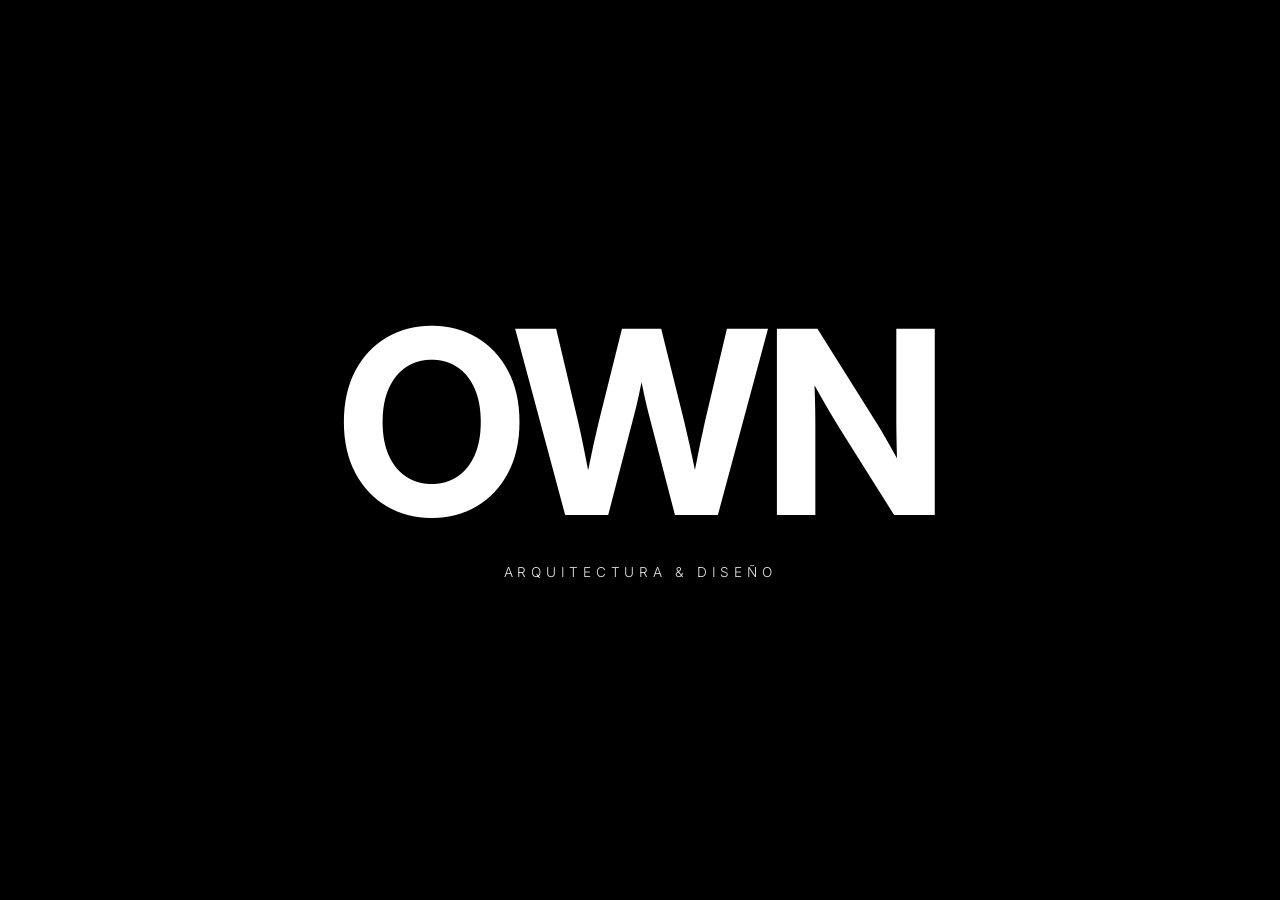
==== index.html @ 127be745 "Update drawing2 image path in index.html" ====
<!DOCTYPE html>
<html lang="es">
<head>
  <meta charset="UTF-8">
  <meta name="viewport" content="width=device-width, initial-scale=1.0">
  <title>OWN — Arquitectura & Diseño</title>
  
  <link rel="preconnect" href="https://fonts.googleapis.com">
  <link rel="preconnect" href="https://fonts.gstatic.com" crossorigin>
  
  <!-- Fuentes: Inter, Playfair Display y Space Grotesk para las fichas técnicas -->
  <link href="https://fonts.googleapis.com/css2?family=Inter:wght@300;400;500;600&family=Playfair+Display:ital,wght@1,400&family=Space+Grotesk:wght@300;400;500;600;700&display=swap" rel="stylesheet">

  <style>
    /* --- IMPORTACIÓN DE LA TIPOGRAFÍA SUISSE INTL TRIAL BOLD --- */
    @font-face {
      font-family: 'Suisse Intl Trial Bold';
      src: local('SwissTypefaces Suisse'), local('SuisseIntl-Bold'), url('https://cdn.jsdelivr.net/gh/swisstypefaces/trial@main/SuisseIntl-Bold.woff2') format('woff2');
      font-weight: 700;
      font-style: normal;
      font-display: swap;
    }

    /* --- RESET Y ESTILOS BASE --- */
    * { margin: 0; padding: 0; box-sizing: border-box; -webkit-font-smoothing: antialiased; }
    
    html, body { 
      font-family: 'Inter', sans-serif; 
      background-color: #ffffff; 
      color: #0f0f0f; 
      width: 100vw; 
      height: 100vh; 
      overflow: hidden; 
    }

    button { background: none; border: none; color: inherit; font: inherit; cursor: pointer; }

    /* --- APLICACIÓN DE SUISSE INTL TRIAL BOLD --- */
    .brand-logo, .hero-title-interactive {
        font-family: 'Suisse Intl Trial Bold', 'Inter', sans-serif !important;
        font-weight: 700 !important;
        font-stretch: normal !important;
        text-transform: uppercase;
        letter-spacing: -0.01em;
    }

    h2, h3, h4, .split-title, .team-name, .project-card-title, .section-header-title, .archive-title {
        font-family: 'Inter', sans-serif !important; 
        text-transform: uppercase;
        letter-spacing: 0.03em;
        font-weight: 600;
    }

    /* --- NAV MINIMALISTA --- */
    .nav-bar { 
      position: fixed; 
      top: 0; 
      left: 0; 
      width: 100%; 
      display: flex; 
      justify-content: space-between; 
      align-items: center; 
      padding: 1.5rem 6vw; 
      z-index: 10000; 
      background: rgba(255, 255, 255, 0.85); 
      backdrop-filter: blur(10px); 
      -webkit-backdrop-filter: blur(10px); 
      pointer-events: none; 
    }
    .nav-bar > * { pointer-events: auto; }

    .brand-logo { 
        font-size: 1.2rem; 
        letter-spacing: 0.25em; 
        color: #000; 
        cursor: pointer; 
        transition: letter-spacing 0.5s ease; 
    }
    .brand-logo:hover { letter-spacing: 0.35em; }
    
    .nav-back-btn { 
        font-family: 'Inter', sans-serif; 
        font-size: 0.75rem; 
        font-weight: 500; 
        text-transform: uppercase; 
        letter-spacing: 0.15em; 
        color: #666; 
        transition: color 0.3s; 
    }
    .nav-back-btn:hover { color: #000; }

    /* --- GESTIÓN DE VISTAS --- */
    .page-section { 
      display: none; 
      width: 100vw; 
      height: 100vh; 
      position: absolute;
      top: 0;
      left: 0;
      background-color: #ffffff; 
    }
    .page-section.active { 
      display: flex; 
    }

    /* --- 1. HOME --- */
    #section-home { 
      flex-direction: column; 
      justify-content: center; 
      align-items: center; 
      position: relative; 
      overflow: hidden; 
      background-color: #000;
    }
    .home-bg-video { 
      position: absolute; 
      top: 50%; 
      left: 50%; 
      min-width: 100%; 
      min-height: 100%; 
      width: auto; 
      height: auto; 
      transform: translate(-50%, -50%); 
      object-fit: cover; 
      z-index: 1; 
      filter: brightness(0.55) contrast(1.1) grayscale(15%); 
    }
    .home-overlay-content { position: relative; z-index: 2; text-align: center; color: #ffffff; }
    
    .hero-title-interactive { 
        font-size: clamp(5rem, 20vw, 18rem); 
        letter-spacing: -0.02em; 
        line-height: 0.8; 
        cursor: pointer; 
        user-select: none; 
        transition: transform 0.6s cubic-bezier(0.16, 1, 0.3, 1), letter-spacing: 0.6s; 
    }
    .hero-title-interactive:hover { letter-spacing: 0.01em; transform: scale(1.03); }
    
    .hero-subtext { 
        font-family: 'Inter', sans-serif; 
        margin-top: 2.5rem; 
        font-size: 0.85rem; 
        text-transform: uppercase; 
        letter-spacing: 0.35em; 
        color: #ffffff; 
        font-weight: 300;
        opacity: 0.9;
    }

    /* --- 2. SPLIT SCREEN --- */
    #section-split { 
      width: 100vw; 
      height: 100vh; 
      position: relative; 
    }
    .split-pane { 
      flex: 1; 
      height: 100%; 
      position: relative; 
      overflow: hidden; 
      cursor: pointer; 
      display: flex; 
      flex-direction: column; 
      justify-content: flex-end; 
      padding: 6vw; 
      transition: flex 0.7s cubic-bezier(0.16, 1, 0.3, 1); 
    }
    
    .split-pane img { 
      position: absolute; 
      top: 0; 
      left: 0; 
      width: 100%; 
      height: 100%; 
      object-fit: cover; 
      filter: grayscale(100%) brightness(0.9); 
      transition: transform 1.2s cubic-bezier(0.16, 1, 0.3, 1), filter 0.8s ease; 
      z-index: 0; 
    }
    .split-pane:hover img { 
      transform: scale(1.05); 
      filter: grayscale(0%) brightness(0.95); 
    }

    .split-pane::before { 
      content: ''; 
      position: absolute; 
      top: 0; 
      left: 0; 
      width: 100%; 
      height: 100%; 
      background: rgba(0,0,0,0.25); 
      transition: background 0.6s ease; 
      z-index: 1; 
    }
    .split-pane:hover::before { 
      background: rgba(0,0,0,0.1); 
    }

    .split-content { position: relative; z-index: 2; color: #ffffff; pointer-events: none; }
    
    .split-title { 
        font-size: clamp(2.2rem, 4vw, 4.5rem); 
        margin-bottom: 0.5rem; 
        transition: transform 0.4s ease; 
    }
    
    .split-desc { 
        font-family: 'Inter', sans-serif; 
        font-size: 0.85rem; 
        letter-spacing: 0.02em; 
        color: #e0e0e0; 
        opacity: 0.9; 
        max-width: 380px;
        line-height: 1.6;
        transition: opacity 0.5s ease, transform 0.5s ease; 
        text-transform: none; 
        font-weight: 300;
    }
    .split-pane:hover .split-title { transform: translateY(-4px); }
    .split-pane:hover .split-desc { opacity: 1; transform: translateY(-2px); }

    /* --- CONTENEDORES CON SCROLL --- */
    .scrollable-content-wrapper {
      width: 100vw;
      height: 100vh;
      overflow-y: auto;
      background-color: #ffffff;
    }

    .section-inner { padding: 140px 6vw 100px 6vw; max-width: 1650px; margin: 0 auto; }
    
    .section-header-title { font-size: clamp(2.5rem, 5vw, 4.5rem); margin-bottom: 2rem; }
    .section-intro-text { 
        font-family: 'Inter', sans-serif; 
        font-size: clamp(1.05rem, 1.4vw, 1.4rem); 
        line-height: 1.8; 
        color: #333; 
        max-width: 900px; 
        margin-bottom: 5rem; 
        font-weight: 300;
    }
    
    /* --- ESTUDIO --- */
    .team-group-photo-container {
      width: 100%;
      height: 60vh;
      overflow: hidden;
      margin-bottom: 6rem;
      background: #eee;
    }
    .team-group-photo-container img {
      width: 100%;
      height: 100%;
      object-fit: cover;
      filter: grayscale(100%);
      transition: filter 0.8s ease, transform 1s ease;
    }
    .team-group-photo-container:hover img {
      filter: grayscale(0%);
      transform: scale(1.02);
    }

    .team-grid { display: grid; grid-template-columns: repeat(3, 1fr); gap: 4vw; }
    .team-card { position: relative; }
    .team-img-container { width: 100%; height: 45vh; overflow: hidden; background: #eee; margin-bottom: 1.5rem;}
    .team-img-container img { width: 100%; height: 100%; object-fit: cover; filter: grayscale(100%); transition: transform 1s ease, filter 0.5s ease; }
    .team-card:hover .team-img-container img { transform: scale(1.04); filter: grayscale(0%); }
    
    .team-name { font-size: 1.2rem; letter-spacing: 0.1em; }
    .team-role { 
        font-family: 'Inter', sans-serif; 
        font-size: 0.8rem; 
        letter-spacing: 0.05em; 
        color: #666; 
        margin-top: 0.5rem; 
        text-transform: uppercase; 
        font-weight: 400;
    }

    /* --- PROYECTOS (4 COLUMNAS) --- */
    #proyectos-radical {
      display: grid;
      grid-template-columns: repeat(4, 1fr);
      gap: 120px 40px;
      max-width: 1650px;
      margin: 0 auto;
    }

    .columna-1 { display: flex; flex-direction: column; gap: 140px; }
    .columna-2 { display: flex; flex-direction: column; gap: 140px; margin-top: 180px; }
    .columna-3 { display: flex; flex-direction: column; gap: 140px; margin-top: 60px; }
    .columna-4 { display: flex; flex-direction: column; gap: 140px; margin-top: 240px; }

    .marco {
      position: relative;
      overflow: visible;
      transition: z-index 0s;
      width: 100%;
      cursor: pointer;
    }

    .imagen-zoom {
      width: 100%;
      height: auto;
      object-fit: cover;
      filter: grayscale(100%);
      transition: transform 0.6s cubic-bezier(0.16, 1, 0.3, 1), 
                  filter 0.5s ease, 
                  box-shadow 0.6s ease;
      display: block;
      position: relative;
      z-index: 1;
    }

    .marco:hover { z-index: 100; }
    
    .marco:hover .imagen-zoom {
      transform: scale(1.25);
      filter: grayscale(0%);
      box-shadow: 0 35px 70px rgba(0,0,0,0.25);
      z-index: 100;
    }

    .h-sm { height: 260px; }
    .h-md { height: 380px; }
    .h-lg { height: 500px; }

    .meta { 
      margin-top: 18px; 
      font-family: 'Inter', sans-serif;
      font-size: 0.7rem; 
      letter-spacing: 0.2em; 
      text-transform: uppercase; 
      color: #111; 
      display: flex;
      justify-content: space-between;
      font-weight: 500;
    }
    .meta span { opacity: 0.4; }

    /* --- ESTILOS DE LA PLANTILLA MATRIZ 15X10 (DETALLE DE PROYECTO AMPLIADA) --- */
    .project-detail-view {
      font-family: 'Space Grotesk', sans-serif;
      position: relative;
      width: 100vw;
      min-height: 3800px; /* Ampliado para dar espacio a los nuevos dibujos */
      background-color: #ffffff;
      color: #111111;
      overflow-x: hidden;
    }

    .blueprint-top-guides {
      position: absolute;
      top: 0;
      left: 0;
      width: 100vw;
      height: 35vw;
      background-image: 
          linear-gradient(to right, rgba(0, 0, 0, 0.08) 1px, transparent 1px),
          linear-gradient(to bottom, rgba(0, 0, 0, 0.08) 1px, transparent 1px);
      background-size: 4vw 4vw;
      pointer-events: none;
      z-index: 1;
      mask-image: linear-gradient(to bottom, rgba(0,0,0,0.6) 0%, rgba(0,0,0,0) 100%);
      -webkit-mask-image: linear-gradient(to bottom, rgba(0,0,0,0.6) 0%, rgba(0,0,0,0) 100%);
    }

    .reg-mark {
      position: absolute;
      font-family: monospace;
      font-size: 0.7rem;
      color: #666;
      letter-spacing: 0.1em;
      pointer-events: none;
      z-index: 2;
    }

    .canvas-container {
      position: relative;
      width: 100vw;
      min-height: 3800px;
      margin: 0;
      padding: 5vw;
      z-index: 3;
    }

    .header-block {
      position: absolute;
      top: 8vw;
      left: 10%;
      width: 26vw;
      max-width: 350px;
      font-size: 0.9rem;
      line-height: 1.6;
      font-weight: 400;
      letter-spacing: -0.01em;
    }
    .header-block strong {
      display: block;
      font-weight: 600;
      margin-bottom: 6px;
    }

    .zoom-container {
      overflow: hidden;
      position: relative;
    }

    .zoom-container img {
      width: 100%;
      height: 100%;
      object-fit: cover;
      display: block;
      transition: transform 0.8s cubic-bezier(0.25, 1, 0.5, 1);
    }

    .zoom-container:hover img {
      transform: scale(1.25);
    }

    /* Elemento 01: Fotografía / Dibujo principal con blueprint interactivo */
    .item-01 {
      position: absolute;
      top: 22vw;
      left: 10%;
      width: 22vw;
      height: 28vw;
      min-width: 220px;
      min-height: 280px;
      cursor: pointer;
    }
    .item-01 img {
      filter: grayscale(100%) contrast(110%);
    }

    .blueprint-sketch-overlay {
      position: absolute;
      top: 0;
      left: 0;
      width: 100%;
      height: 100%;
      background-color: #0d1b2a;
      display: flex;
      flex-direction: column;
      align-items: center;
      justify-content: center;
      padding: 20px;
      opacity: 0;
      pointer-events: none;
      transition: opacity 0.5s cubic-bezier(0.16, 1, 0.3, 1);
      z-index: 4;
    }

    .item-01:hover .blueprint-sketch-overlay,
    .item-drawing:hover .blueprint-sketch-overlay {
      opacity: 1;
      pointer-events: auto;
    }

    .blueprint-sketch-overlay svg {
      width: 85%;
      height: 85%;
      stroke: #e0fbfc;
      stroke-width: 1.5;
      fill: none;
      stroke-linecap: round;
      stroke-linejoin: round;
    }

    .blueprint-label {
      position: absolute;
      bottom: 12px;
      left: 15px;
      font-family: monospace;
      font-size: 0.65rem;
      color: #8ecae6;
      letter-spacing: 0.1em;
      text-transform: uppercase;
    }

    .image-label {
      position: absolute;
      bottom: -28px;
      right: 0;
      font-size: 0.8rem;
      font-weight: 500;
      letter-spacing: 0.05em;
      z-index: 5;
    }

    .main-title {
      position: absolute;
      top: 25vw;
      left: 38%;
      font-size: clamp(2.5rem, 6vw, 5.5rem);
      font-weight: 700;
      letter-spacing: -0.04em;
      line-height: 0.95;
      text-transform: uppercase;
    }

    .edge-element-left {
      position: absolute;
      top: 60vw;
      left: -40px;
      width: 28vw;
      height: 14vw;
      min-width: 250px;
      min-height: 120px;
      background: #fafafa;
      padding: 24px;
      display: flex;
      align-items: center;
      justify-content: flex-end;
      font-size: 0.85rem;
      font-weight: 500;
      letter-spacing: 0.03em;
    }

    .edge-element-right {
      position: absolute;
      top: 44vw;
      right: -40px;
      width: 30vw;
      height: 13vw;
      min-width: 260px;
      min-height: 110px;
      background: #fafafa;
      padding: 24px;
      display: flex;
      align-items: center;
      justify-content: flex-start;
      font-size: 0.85rem;
      font-weight: 500;
    }

    .item-02 {
      position: absolute;
      top: 48vw;
      left: 42%;
      width: 22vw;
      height: 28vw;
      min-width: 220px;
      min-height: 280px;
    }

    .item-03 {
      position: absolute;
      top: 78vw;
      left: 42%;
      width: 22vw;
      height: 28vw;
      min-width: 220px;
      min-height: 280px;
    }

    /* --- NUEVOS HUECOS PARA DIBUJOS TÉCNICOS ADICIONALES --- */
    .item-drawing-1 {
      position: absolute;
      top: 108vw;
      left: 10%;
      width: 36vw;
      height: 24vw;
      min-width: 280px;
      min-height: 200px;
      cursor: pointer;
    }
    .item-drawing-1 img {
      filter: grayscale(100%) contrast(115%);
    }

    .item-drawing-2 {
      position: absolute;
      top: 108vw;
      right: 10%;
      width: 36vw;
      height: 24vw;
      min-width: 280px;
      min-height: 200px;
      cursor: pointer;
    }
    .item-drawing-2 img {
      filter: grayscale(100%) contrast(115%);
    }

    .middle-right-card {
      position: absolute;
      top: 94vw;
      right: 12%;
      width: 20vw;
      height: 26vw;
      min-width: 200px;
      min-height: 260px;
    }

    .footer-section {
      position: absolute;
      top: 142vw; /* Desplazado hacia abajo para dar cabida a los dibujos */
      left: 5%;
      right: 5%;
      width: 90vw;
      height: 42vw;
      min-height: 420px;
    }
    
    .footer-image {
      position: relative;
      width: 100%;
      height: 100%;
    }

    .footer-image img {
      width: 100%;
      height: 100%;
      object-fit: cover;
      display: block;
    }

    .overflow-title {
      position: absolute;
      bottom: -3.5vw;
      left: 3vw;
      font-size: clamp(3rem, 9vw, 8.5rem);
      font-weight: 700;
      text-transform: uppercase;
      letter-spacing: -0.05em;
      line-height: 0.9;
      z-index: 5;
      color: #111111;
    }

    .reveal {
      opacity: 0;
      transform: translateY(90px) scale(0.96);
      filter: blur(4px);
      transition: opacity 1.2s cubic-bezier(0.16, 1, 0.3, 1), 
                  transform 1.2s cubic-bezier(0.16, 1, 0.3, 1),
                  filter 1.2s cubic-bezier(0.16, 1, 0.3, 1);
      will-change: opacity, transform, filter;
    }

    .reveal.active {
      opacity: 1;
      transform: translateY(0) scale(1);
      filter: blur(0px);
    }

    /* --- RESPONSIVE --- */
    @media (max-width: 1200px) {
      #proyectos-radical { grid-template-columns: repeat(2, 1fr); gap: 80px; }
      .columna-1, .columna-2, .columna-3, .columna-4 { margin-top: 0 !important; gap: 80px; }
    }
    @media (max-width: 1000px) {
      .team-grid { grid-template-columns: repeat(2, 1fr); gap: 6vw;}
      .h-sm, .h-md, .h-lg { height: 350px; }
    }
    @media (max-width: 800px) {
      #section-split { flex-direction: column; }
      .nav-bar { padding: 1rem 5vw; }
      .brand-logo { font-size: 1rem; }
      .section-inner { padding: 120px 5vw 80px 5vw; }
      .section-intro-text { margin-bottom: 3rem; font-size: 1.2rem;}
      #proyectos-radical { grid-template-columns: 1fr; gap: 60px; }
      .team-grid { grid-template-columns: 1fr; gap: 3rem; }
      .team-img-container, .team-group-photo-container { height: 40vh; }
    }
  </style>
</head>
<body>

  <!-- 1. HOME -->
  <section id="section-home" class="page-section active">
    <video autoplay muted loop playsinline class="home-bg-video">
      <source src="img/video.mov" type="video/mp4">
    </video>
    <div class="home-overlay-content">
      <h1 class="hero-title-interactive" onclick="switchSection('split')">OWN</h1>
      <p class="hero-subtext">Arquitectura & Diseño</p>
    </div>
  </section>

  <!-- 2. SPLIT SCREEN -->
  <section id="section-split" class="page-section">
    <div class="split-pane" id="pane-estudio" onclick="switchSection('estudio')">
      <img src="img/imagen.jpg" alt="Estudio">
      <div class="split-content">
        <h2 class="split-title">Estudio</h2>
        <p class="split-desc">Filosofía, equipo y metodología.</p>
      </div>
    </div>
    <div class="split-pane" id="pane-proyectos" onclick="switchSection('proyectos')">
      <img src="img/miralpeix.jpg" alt="Proyectos">
      <div class="split-content">
        <h2 class="split-title">Proyectos</h2>
        <p class="split-desc">Obras y memorias técnicas.</p>
      </div>
    </div>
  </section>

  <!-- 3. SECCIÓN ESTUDIO -->
  <section id="section-estudio" class="page-section">
    <div class="scrollable-content-wrapper">
      <nav class="nav-bar">
        <h3 class="brand-logo" onclick="switchSection('split')">OWN</h3>
        <button class="nav-back-btn" onclick="switchSection('split')">← Volver</button>
      </nav>
      <div class="section-inner">
        <h2 class="section-header-title">El Estudio</h2>
        <p class="section-intro-text">
          Fundado en 2010, OWN es un taller de arquitectura enfocado en la síntesis entre el rigor constructivo y la sensibilidad espacial. Creemos en el diseño atemporal que dialoga con su entorno.
        </p>

        <!-- Fotografía Grupal -->
        <div class="team-group-photo-container">
          <img src="img/imagen.jpg" alt="Equipo OWN al completo">
        </div>

        <div class="team-grid">
          <div class="team-card">
            <div class="team-img-container"><img src="https://images.unsplash.com/photo-1534528741775-53994a69daeb?q=80&w=800" alt="Elena Vance"></div>
            <div class="team-info">
              <h4 class="team-name">Elena Vance</h4>
              <p class="team-role">Socia Fundadora</p>
            </div>
          </div>
          <div class="team-card">
            <div class="team-img-container"><img src="https://images.unsplash.com/photo-1507003211169-0a1dd7228f2d?q=80&w=800" alt="Marc Aureli"></div>
            <div class="team-info">
              <h4 class="team-name">Marc Aureli</h4>
              <p class="team-role">Socio Fundador</p>
            </div>
          </div>
          <div class="team-card">
            <div class="team-img-container"><img src="https://images.unsplash.com/photo-1573496359142-b8d87734a5a2?q=80&w=800" alt="Sofía Larsson"></div>
            <div class="team-info">
              <h4 class="team-name">Sofía Larsson</h4>
              <p class="team-role">Arquitecta Senior</p>
            </div>
          </div>
        </div>
      </div>
    </div>
  </section>

  <!-- 4. SECCIÓN PROYECTOS (4 COLUMNAS) -->
  <section id="section-proyectos" class="page-section">
    <div class="scrollable-content-wrapper">
      <nav class="nav-bar">
        <h3 class="brand-logo" onclick="switchSection('split')">OWN</h3>
        <button class="nav-back-btn" onclick="switchSection('split')">← Volver</button>
      </nav>
      <div class="section-inner">
        <h2 class="section-header-title">Archivo de Proyectos</h2>
        
        <div id="proyectos-radical">
          <!-- Columna 1 -->
          <div class="columna-1">
            <div class="marco" onclick="openProjectDetail(1)">
              <img src="img/CLARODELUZ/clarodeluz-1.jpg" alt="Casa Claro de Luz" class="imagen-zoom h-lg">
              <div class="meta"><span>01</span> Casa Claro de Luz</div>
            </div>
            <div class="marco" onclick="openProjectDetail(5)">
              <img src="img/BRISADELUZ/brisadeluz-1.jpg" alt="Casa Brisa de Luz" class="imagen-zoom h-sm">
              <div class="meta"><span>05</span> Casa Brisa de Luz</div>
            </div>
            <div class="marco" onclick="openProjectDetail(9)">
              <img src="img/FUYU/fuyu-2.jpg" alt="Casa FUYU" class="imagen-zoom h-md">
              <div class="meta"><span>09</span> Casa FUYU</div>
            </div>
          </div>

          <!-- Columna 2 -->
          <div class="columna-2">
            <div class="marco" onclick="openProjectDetail(2)">
              <img src="img/INFINITA/infinita-1.jpg" alt="CASA INFINITA" class="imagen-zoom h-md">
              <div class="meta"><span>02</span> CASA INFINITA</div>
            </div>
            <div class="marco" onclick="openProjectDetail(6)">
              <img src="img/JP/jp-1.jpg" alt="Casa Claroscuro" class="imagen-zoom h-lg">
              <div class="meta"><span>06</span> Casa Claroscuro</div>
            </div>
            <div class="marco" onclick="openProjectDetail(10)">
              <img src="img/PASSACAGLIA/passacaglia-4.jpg" alt="Casa Passacaglia" class="imagen-zoom h-sm">
              <div class="meta"><span>10</span> Casa Passacaglia</div>
            </div>
          </div>

          <!-- Columna 3 -->
          <div class="columna-3">
            <div class="marco" onclick="openProjectDetail(3)">
              <img src="img/SANTQUIRZE/sq-1.jpg" alt="Casa Invertida" class="imagen-zoom h-sm">
              <div class="meta"><span>03</span> Casa Invertida</div>
            </div>
            <div class="marco" onclick="openProjectDetail(7)">
              <img src="img/VILACLARA/vilaclara-1.jpg" alt="Casa Vilaclara" class="imagen-zoom h-md">
              <div class="meta"><span>07</span> Casa Vilaclara</div>
            </div>
            <div class="marco" onclick="openProjectDetail(11)">
              <img src="img/TARADELL/tara-2.jpg" alt="Casa Taradell" class="imagen-zoom h-lg">
              <div class="meta"><span>11</span> Casa Taradell</div>
            </div>
          </div>

          <!-- Columna 4 -->
          <div class="columna-4">
            <div class="marco" onclick="openProjectDetail(4)">
              <img src="img/BRISA/brisa-2.jpg" alt="Brisa del Alba" class="imagen-zoom h-lg">
              <div class="meta"><span>04</span> Brisa del Alba</div>
            </div>
            <div class="marco" onclick="openProjectDetail(8)">
              <img src="img/cancabasa.jpg" alt="Cancabasa" class="imagen-zoom h-sm">
              <div class="meta"><span>08</span> Cancabasa</div>
            </div>
            <div class="marco" onclick="openProjectDetail(12)">
              <img src="img/miralpeix.jpg" alt="Miralpeix" class="imagen-zoom h-md">
              <div class="meta"><span>12</span> Miralpeix</div>
            </div>
          </div>
        </div>

      </div>
    </div>
  </section>

  <!-- 5. VISTA DE DETALLE DE PROYECTO (MATRIZ 15X10 AMPLIADA CON HUECOS PARA DIBUJOS) -->
  <section id="section-project-detail" class="page-section">
    <div class="scrollable-content-wrapper">
      <nav class="nav-bar">
        <h3 class="brand-logo" onclick="switchSection('split')">OWN</h3>
        <button class="nav-back-btn" onclick="switchSection('proyectos')">← Volver al Archivo</button>
      </nav>

      <div class="project-detail-view">
        <div class="blueprint-top-guides"></div>

        <div class="reg-mark" style="top: 20px; left: 20px;" id="det-ref">+ REF. 01 // MATRIZ 15X10</div>
        <div class="reg-mark" style="top: 20px; right: 100px;">SCALE 1:100</div>

        <div class="canvas-container">
          <!-- Header descriptive text block -->
          <div class="header-block reveal">
            <strong id="det-subtitle">ESTUDIO / MATRIZ 15X10</strong>
            Geometría de precisión, detalles constructivos y proporciones espaciales distribuidas en proporción estructural pura.
          </div>

          <!-- Image 01 (B&W with Hover Blueprint) -->
          <div class="item-01 zoom-container reveal" style="transition-delay: 0.1s;">
            <img id="det-img-1" src="" alt="Proyecto Arquitectura 01 B&W">
            <div class="blueprint-sketch-overlay">
              <svg viewBox="0 0 200 250">
                <rect x="25" y="30" width="150" height="190" stroke-dasharray="4 2" />
                <line x1="25" y1="90" x2="175" y2="90" />
                <line x1="25" y1="160" x2="175" y2="160" />
                <line x1="90" y1="90" x2="90" y2="220" />
                <circle cx="132" cy="125" r="22" />
                <line x1="15" y1="30" x2="15" y2="220" stroke-dasharray="2 2" />
              </svg>
              <div class="blueprint-label">ELEVACIÓN_01 // PLANO TÉCNICO</div>
            </div>
            <div class="image-label">01</div>
          </div>

          <!-- Central Name / Title -->
          <div class="main-title reveal" id="det-title" style="transition-delay: 0.2s;">
            NOMBRE
          </div>

          <!-- Edge breaking element left -->
          <div class="edge-element-left reveal" style="transition-delay: 0.15s;">
            <span>[ PLANTA NORTE // 15.4M ]</span>
          </div>

          <!-- Edge breaking element right -->
          <div class="edge-element-right reveal" style="transition-delay: 0.1s;">
            <span>AXIS_02 // SECCIÓN TRANSVERSAL</span>
          </div>

          <!-- Center Image 02 -->
          <div class="item-02 zoom-container reveal">
            <img id="det-img-2" src="" alt="Proyecto Arquitectura 02">
            <div class="image-label">02</div>
          </div>

          <!-- Center Image 03 -->
          <div class="item-03 zoom-container reveal">
            <img id="det-img-3" src="" alt="Proyecto Arquitectura 03">
            <div class="image-label">03</div>
          </div>

          <!-- Middle right vertical card -->
          <div class="middle-right-card zoom-container reveal">
            <img id="det-img-4" src="" alt="Detalle Constructivo">
            <div class="image-label">04</div>
          </div>

          <!-- --- NUEVOS ESPACIOS PARA DIBUJOS TÉCNICOS (IZQUIERDA Y DERECHA) --- -->
          
          <!-- Dibujo Técnico 01 -->
          <div class="item-drawing-1 zoom-container reveal" style="transition-delay: 0.15s;">
            <img id="det-drawing-1" src="" alt="Dibujo Técnico 01">
            <div class="blueprint-sketch-overlay">
              <svg viewBox="0 0 300 200">
                <rect x="20" y="20" width="260" height="160" stroke-dasharray="5 3" />
                <line x1="20" y1="100" x2="280" y2="100" />
                <line x1="150" y1="20" x2="150" y2="180" />
                <circle cx="150" cy="100" r="45" />
              </svg>
              <div class="blueprint-label">DIAGRAMA_AXONOMETRÍA // ESQUEMA 01</div>
            </div>
            <div class="image-label">DIBUJO 01</div>
          </div>

          <!-- Dibujo Técnico 02 -->
          <div class="item-drawing-2 zoom-container reveal" style="transition-delay: 0.2s;">
            <img id="det-drawing-2" src="" alt="Dibujo Técnico 02">
            <div class="blueprint-sketch-overlay">
              <svg viewBox="0 0 300 200">
                <circle cx="150" cy="100" r="70" stroke-dasharray="3 3" />
                <line x1="50" y1="50" x2="250" y2="150" />
                <line x1="50" y1="150" x2="250" y2="50" />
              </svg>
              <div class="blueprint-label">SECCIÓN_DETALLE // ESQUEMA 02</div>
            </div>
            <div class="image-label">DIBUJO 02</div>
          </div>

          <!-- Large image at the end -->
          <div class="footer-section reveal">
            <div class="footer-image">
              <img id="det-img-footer" src="" alt="Gran Edificio Arquitectura Color">
              <div class="overflow-title" id="det-overflow-title">BIABIA BLA</div>
            </div>
          </div>
        </div>
      </div>
    </div>
  </section>

  <script>
    const projectDatabase = {
      1: {
        title: "Casa Claro de Luz",
        subtitle: "BESALÚ, ESPAÑA / 480 M²",
        ref: "+ REF. 01 // CLARO DE LUZ",
        img1: "img/CLARODELUZ/clarodeluz-1.jpg",
        img2: "img/CLARODELUZ/clarodeluz-2.jpg",
        img3: "img/CLARODELUZ/clarodeluz-3.jpg",
        img4: "img/CLARODELUZ/clarodeluz-5.jpg",
        drawing1: "img/CLARODELUZ/croquisclaro-1.jpg", // Puedes cambiar por la ruta de tus dibujos
        drawing2: "img/CLARODELUZ/croquisclaro-2.jpg", // Puedes cambiar por la ruta de tus dibujos
        footerImg: "img/CLARODELUZ/clarodeluz-6.jpg",
        overflow: "CLARO LUZ"
      },
      2: {
        title: "Casa Infinita",
        subtitle: "BARCELONA, ESPAÑA / 320 M²",
        ref: "+ REF. 02 // INFINITA",
        img1: "img/INFINITA/infinita-1.jpg",
        img2: "img/INFINITA/infinita-2.jpg",
        img3: "img/INFINITA/infinita-5.jpg",
        img4: "img/INFINITA/infinita-7.jpg",
        drawing1: "img/INFINITA/infinita-2.jpg",
        drawing2: "img/INFINITA/infinita-5.jpg",
        footerImg: "img/INFINITA/infinita-1.jpg",
        overflow: "INFINITA"
      },
      3: {
        title: "Casa Invertida",
        subtitle: "SANT QUIRZE, ESPAÑA / 290 M²",
        ref: "+ REF. 03 // INVERTIDA",
        img1: "img/SANTQUIRZE/sq-1.jpg",
        img2: "img/SANTQUIRZE/sq-2.jpg",
        img3: "img/SANTQUIRZE/sq-3.jpg",
        img4: "img/SANTQUIRZE/sq-5.jpg",
        drawing1: "img/SANTQUIRZE/sq-2.jpg",
        drawing2: "img/SANTQUIRZE/sq-3.jpg",
        footerImg: "img/SANTQUIRZE/sq-1.jpg",
        overflow: "INVERTIDA"
      },
      4: {
        title: "Brisa del Alba",
        subtitle: "CANYELLES, ESPAÑA / 440 M²",
        ref: "+ REF. 04 // BRISA",
        img1: "img/BRISA/brisa-2.jpg",
        img2: "img/BRISA/brisa-3.jpg",
        img3: "img/BRISA/brisa-4.jpg",
        img4: "img/BRISA/brisa-6.jpg",
        drawing1: "img/BRISA/brisa-3.jpg",
        drawing2: "img/BRISA/brisa-4.jpg",
        footerImg: "img/BRISA/brisa-2.jpg",
        overflow: "BRISA ALBA"
      },
      5: {
        title: "Casa Brisa de Luz",
        subtitle: "SANT PERE DE RIBES / 650 M²",
        ref: "+ REF. 05 // BRISA LUZ",
        img1: "img/BRISADELUZ/brisadeluz-1.jpg",
        img2: "img/BRISADELUZ/brisadeluz-3.jpg",
        img3: "img/BRISADELUZ/brisadeluz-4.jpg",
        img4: "img/BRISADELUZ/brisadeluz-1.jpg",
        drawing1: "img/BRISADELUZ/brisadeluz-3.jpg",
        drawing2: "img/BRISADELUZ/brisadeluz-4.jpg",
        footerImg: "img/BRISADELUZ/brisadeluz-1.jpg",
        overflow: "BRISA LUZ"
      },
      6: {
        title: "Casa Claroscuro",
        subtitle: "SARRIÀ, BARCELONA / 750 M²",
        ref: "+ REF. 06 // CLAROSCURO",
        img1: "img/JP/jp-1.jpg",
        img2: "img/JP/jp-2.jpg",
        img3: "img/JP/jp-3.jpg",
        img4: "img/JP/jp-4.jpg",
        drawing1: "img/JP/jp-2.jpg",
        drawing2: "img/JP/jp-3.jpg",
        footerImg: "img/JP/jp-1.jpg",
        overflow: "CLAROSCURO"
      },
      7: {
        title: "Casa Vilaclara",
        subtitle: "CANYELLES, ESPAÑA / 600 M²",
        ref: "+ REF. 07 // VILACLARA",
        img1: "img/VILACLARA/vilaclara-1.jpg",
        img2: "img/VILACLARA/vilaclara-3.jpg",
        img3: "img/VILACLARA/vilaclara-1.jpg",
        img4: "img/VILACLARA/vilaclara-3.jpg",
        drawing1: "img/VILACLARA/vilaclara-3.jpg",
        drawing2: "img/VILACLARA/vilaclara-1.jpg",
        footerImg: "img/VILACLARA/vilaclara-1.jpg",
        overflow: "VILACLARA"
      },
      8: {
        title: "Casa Cancabasa",
        subtitle: "CÁDIZ, ESPAÑA / 820 M²",
        ref: "+ REF. 08 // CANCABASA",
        img1: "img/cancabasa.jpg",
        img2: "https://images.unsplash.com/photo-1600585154526-990dced4db0d?w=2000",
        img3: "https://images.unsplash.com/photo-1600607687939-ce8a6c25118c?w=2000",
        img4: "img/cancabasa.jpg",
        drawing1: "img/cancabasa.jpg",
        drawing2: "img/cancabasa.jpg",
        footerImg: "img/cancabasa.jpg",
        overflow: "CANCABASA"
      },
      9: {
        title: "Casa FUYU",
        subtitle: "SANT FELIU / 410 M²",
        ref: "+ REF. 09 // FUYU",
        img1: "img/FUYU/fuyu-2.jpg",
        img2: "img/FUYU/fuyu-4.jpg",
        img3: "img/FUYU/fuyu-1.jpg",
        img4: "img/FUYU/fuyu-3.jpg",
        drawing1: "img/FUYU/fuyu-4.jpg",
        drawing2: "img/FUYU/fuyu-1.jpg",
        footerImg: "img/FUYU/fuyu-2.jpg",
        overflow: "FUYU"
      },
      10: {
        title: "Casa Passacaglia",
        subtitle: "BARCELONA, ESPAÑA / 520 M²",
        ref: "+ REF. 10 // PASSACAGLIA",
        img1: "img/PASSACAGLIA/passacaglia-4.jpg",
        img2: "img/PASSACAGLIA/passacaglia-5.jpg",
        img3: "img/PASSACAGLIA/passacaglia-2.jpg",
        img4: "img/PASSACAGLIA/passacaglia-3.jpg",
        drawing1: "img/PASSACAGLIA/passacaglia-5.jpg",
        drawing2: "img/PASSACAGLIA/passacaglia-2.jpg",
        footerImg: "img/PASSACAGLIA/passacaglia-4.jpg",
        overflow: "PASSACAGLIA"
      },
      11: {
        title: "Casa Taradell",
        subtitle: "MÁLAGA, ESPAÑA / 510 M²",
        ref: "+ REF. 11 // TARADELL",
        img1: "img/TARADELL/tara-2.jpg",
        img2: "img/TARADELL/tara-4.jpg",
        img3: "img/TARADELL/tara-1.jpg",
        img4: "img/TARADELL/tara-3.jpg",
        drawing1: "img/TARADELL/tara-4.jpg",
        drawing2: "img/TARADELL/tara-1.jpg",
        footerImg: "img/TARADELL/tara-2.jpg",
        overflow: "TARADELL"
      },
      12: {
        title: "Casa Miralpeix",
        subtitle: "BILBAO, ESPAÑA / 890 M²",
        ref: "+ REF. 12 // MIRALPEIX",
        img1: "img/miralpeix.jpg",
        img2: "https://images.unsplash.com/photo-1600607687939-ce8a6c25118c?w=2000",
        img3: "https://images.unsplash.com/photo-1600585154526-990dced4db0d?w=2000",
        img4: "img/miralpeix.jpg",
        drawing1: "img/miralpeix.jpg",
        drawing2: "img/miralpeix.jpg",
        footerImg: "img/miralpeix.jpg",
        overflow: "MIRALPEIX"
      }
    };

    function switchSection(sectionId) {
      document.querySelectorAll('.page-section').forEach(sec => sec.classList.remove('active'));
      const target = document.getElementById('section-' + sectionId);
      if(target) {
        target.classList.add('active');
        const scroller = target.querySelector('.scrollable-content-wrapper');
        if(scroller) scroller.scrollTop = 0;
      }
    }

    function openProjectDetail(id) {
      const p = projectDatabase[id];
      if(!p) return;

      document.getElementById('det-ref').innerText = p.ref;
      document.getElementById('det-subtitle').innerHTML = `<strong>ESTUDIO / MATRIZ 15X10</strong>${p.subtitle}`;
      document.getElementById('det-title').innerText = p.title;
      document.getElementById('det-img-1').src = p.img1;
      document.getElementById('det-img-2').src = p.img2;
      document.getElementById('det-img-3').src = p.img3;
      document.getElementById('det-img-4').src = p.img4;
      document.getElementById('det-drawing-1').src = p.drawing1;
      document.getElementById('det-drawing-2').src = p.drawing2;
      document.getElementById('det-img-footer').src = p.footerImg;
      document.getElementById('det-overflow-title').innerText = p.overflow;

      switchSection('project-detail');

      setTimeout(() => {
        const detailSec = document.getElementById('section-project-detail');
        const reveals = detailSec.querySelectorAll('.reveal');
        reveals.forEach(el => el.classList.remove('active'));
        
        setTimeout(() => {
          reveals.forEach(el => el.classList.add('active'));
        }, 50);
      }, 50);
    }

    const paneE = document.getElementById('pane-estudio');
    const paneP = document.getElementById('pane-proyectos');
    if(window.innerWidth > 800) {
      paneE.addEventListener('mouseenter', () => { paneE.style.flex = '2.5'; paneP.style.flex = '0.5'; });
      paneE.addEventListener('mouseleave', () => { paneE.style.flex = '1'; paneP.style.flex = '1'; });
      paneP.addEventListener('mouseenter', () => { paneP.style.flex = '2.5'; paneE.style.flex = '0.5'; });
      paneP.addEventListener('mouseleave', () => { paneP.style.flex = '1'; paneP.style.flex = '1'; });
    }

    document.addEventListener("DOMContentLoaded", function() {
      const observerOptions = {
        root: null,
        rootMargin: '0px 0px -15% 0px',
        threshold: 0.1
      };

      const observer = new IntersectionObserver((entries) => {
        entries.forEach(entry => {
          if (entry.isIntersecting) {
            entry.target.classList.add('active');
          }
        });
      }, observerOptions);

      document.querySelectorAll('.reveal').forEach(el => observer.observe(el));
    });
  </script>
</body>
</html>
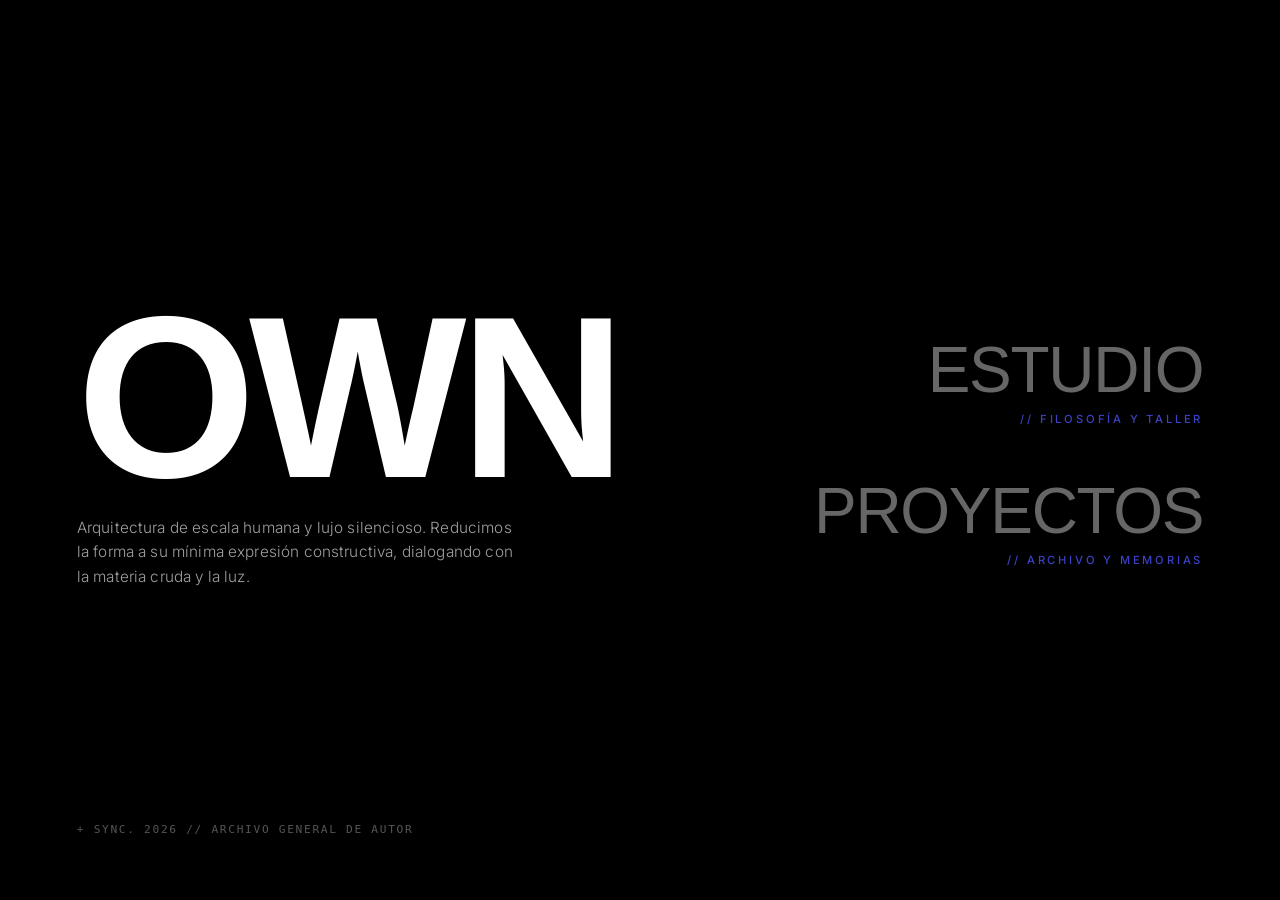
==== commit c763f13a: "Update index.html" ====
--- a/index.html
+++ b/index.html
@@ -3,13 +3,11 @@
 <head>
   <meta charset="UTF-8">
   <meta name="viewport" content="width=device-width, initial-scale=1.0">
-  <title>OWN — Arquitectura & Diseño</title>
+  <title>OWN Studio — Arquitectura & Diseño</title>
   
   <link rel="preconnect" href="https://fonts.googleapis.com">
   <link rel="preconnect" href="https://fonts.gstatic.com" crossorigin>
-  
-  <!-- Fuentes: Inter, Playfair Display y Space Grotesk para las fichas técnicas -->
-  <link href="https://fonts.googleapis.com/css2?family=Inter:wght@300;400;500;600&family=Playfair+Display:ital,wght@1,400&family=Space+Grotesk:wght@300;400;500;600;700&display=swap" rel="stylesheet">
+  <link href="https://fonts.googleapis.com/css2?family=Inter:wght@300;400;500;600&family=Space+Grotesk:wght@300;400;500;600;700&display=swap" rel="stylesheet">
 
   <style>
     /* --- IMPORTACIÓN DE LA TIPOGRAFÍA SUISSE INTL TRIAL BOLD --- */
@@ -26,8 +24,8 @@
     
     html, body { 
       font-family: 'Inter', sans-serif; 
-      background-color: #ffffff; 
-      color: #0f0f0f; 
+      background-color: #000000; 
+      color: #ffffff; 
       width: 100vw; 
       height: 100vh; 
       overflow: hidden; 
@@ -35,23 +33,126 @@
 
     button { background: none; border: none; color: inherit; font: inherit; cursor: pointer; }
 
-    /* --- APLICACIÓN DE SUISSE INTL TRIAL BOLD --- */
-    .brand-logo, .hero-title-interactive {
+    .brand-logo {
         font-family: 'Suisse Intl Trial Bold', 'Inter', sans-serif !important;
         font-weight: 700 !important;
-        font-stretch: normal !important;
+        letter-spacing: 0.25em;
         text-transform: uppercase;
-        letter-spacing: -0.01em;
-    }
-
-    h2, h3, h4, .split-title, .team-name, .project-card-title, .section-header-title, .archive-title {
-        font-family: 'Inter', sans-serif !important; 
-        text-transform: uppercase;
-        letter-spacing: 0.03em;
-        font-weight: 600;
-    }
-
-    /* --- NAV MINIMALISTA --- */
+        color: #fff;
+        cursor: pointer;
+        transition: color 0.3s ease;
+    }
+    .brand-logo:hover { color: #3b42c4; }
+
+    /* --- GESTIÓN DE VISTAS --- */
+    .page-section { 
+      display: none; 
+      width: 100vw; 
+      height: 100vh; 
+      position: absolute;
+      top: 0;
+      left: 0;
+      background-color: #ffffff; 
+      color: #0f0f0f;
+    }
+    .page-section.active { 
+      display: flex; 
+    }
+
+    /* --- NUEVA HOME RADICAL Y ASIMÉTRICA --- */
+    #section-home {
+      background-color: #000000;
+      display: flex;
+      flex-direction: column;
+      justify-content: space-between;
+      padding: 5vw 6vw;
+      position: relative;
+      overflow: hidden;
+    }
+
+    .home-grid-layout {
+      display: grid;
+      grid-template-columns: 1.2fr 1fr;
+      align-items: center;
+      height: 100%;
+      z-index: 2;
+      position: relative;
+    }
+
+    .home-left-col {
+      display: flex;
+      flex-direction: column;
+      justify-content: center;
+    }
+
+    .home-brand-huge {
+      font-family: 'Suisse Intl Trial Bold', sans-serif;
+      font-size: clamp(6rem, 18vw, 16rem);
+      line-height: 0.75;
+      letter-spacing: -0.03em;
+      text-transform: uppercase;
+      color: #fff;
+      margin-bottom: 2rem;
+      user-select: none;
+    }
+
+    .home-manifesto {
+      font-family: 'Inter', sans-serif;
+      font-size: clamp(0.9rem, 1.2vw, 1.15rem);
+      font-weight: 300;
+      line-height: 1.6;
+      color: #a0a0a0;
+      max-width: 450px;
+      letter-spacing: 0.01em;
+    }
+
+    .home-right-col {
+      display: flex;
+      flex-direction: column;
+      gap: 3rem;
+      align-items: flex-end;
+      text-align: right;
+    }
+
+    .home-nav-link {
+      font-family: 'Suisse Intl Trial Bold', sans-serif;
+      font-size: clamp(2.5rem, 5vw, 5rem);
+      text-transform: uppercase;
+      letter-spacing: -0.02em;
+      color: #666;
+      cursor: pointer;
+      transition: color 0.4s ease, transform 0.4s cubic-bezier(0.16, 1, 0.3, 1);
+      position: relative;
+      display: inline-block;
+    }
+
+    .home-nav-link span {
+      display: block;
+      font-family: 'Inter', sans-serif;
+      font-size: 0.7rem;
+      letter-spacing: 0.25em;
+      text-transform: uppercase;
+      color: #3b42c4; /* Toque de luz azul eléctrico */
+      margin-top: 0.3rem;
+      font-weight: 500;
+    }
+
+    .home-nav-link:hover {
+      color: #ffffff;
+      transform: translateX(-15px);
+    }
+
+    .home-coords {
+      position: absolute;
+      bottom: 5vw;
+      left: 6vw;
+      font-family: monospace;
+      font-size: 0.7rem;
+      color: #555;
+      letter-spacing: 0.15em;
+    }
+
+    /* --- NAV GENERAL INTERIOR --- */
     .nav-bar { 
       position: fixed; 
       top: 0; 
@@ -68,16 +169,8 @@
       pointer-events: none; 
     }
     .nav-bar > * { pointer-events: auto; }
-
-    .brand-logo { 
-        font-size: 1.2rem; 
-        letter-spacing: 0.25em; 
-        color: #000; 
-        cursor: pointer; 
-        transition: letter-spacing 0.5s ease; 
-    }
-    .brand-logo:hover { letter-spacing: 0.35em; }
-    
+    .nav-bar .brand-logo { color: #000; }
+
     .nav-back-btn { 
         font-family: 'Inter', sans-serif; 
         font-size: 0.75rem; 
@@ -89,138 +182,6 @@
     }
     .nav-back-btn:hover { color: #000; }
 
-    /* --- GESTIÓN DE VISTAS --- */
-    .page-section { 
-      display: none; 
-      width: 100vw; 
-      height: 100vh; 
-      position: absolute;
-      top: 0;
-      left: 0;
-      background-color: #ffffff; 
-    }
-    .page-section.active { 
-      display: flex; 
-    }
-
-    /* --- 1. HOME --- */
-    #section-home { 
-      flex-direction: column; 
-      justify-content: center; 
-      align-items: center; 
-      position: relative; 
-      overflow: hidden; 
-      background-color: #000;
-    }
-    .home-bg-video { 
-      position: absolute; 
-      top: 50%; 
-      left: 50%; 
-      min-width: 100%; 
-      min-height: 100%; 
-      width: auto; 
-      height: auto; 
-      transform: translate(-50%, -50%); 
-      object-fit: cover; 
-      z-index: 1; 
-      filter: brightness(0.55) contrast(1.1) grayscale(15%); 
-    }
-    .home-overlay-content { position: relative; z-index: 2; text-align: center; color: #ffffff; }
-    
-    .hero-title-interactive { 
-        font-size: clamp(5rem, 20vw, 18rem); 
-        letter-spacing: -0.02em; 
-        line-height: 0.8; 
-        cursor: pointer; 
-        user-select: none; 
-        transition: transform 0.6s cubic-bezier(0.16, 1, 0.3, 1), letter-spacing: 0.6s; 
-    }
-    .hero-title-interactive:hover { letter-spacing: 0.01em; transform: scale(1.03); }
-    
-    .hero-subtext { 
-        font-family: 'Inter', sans-serif; 
-        margin-top: 2.5rem; 
-        font-size: 0.85rem; 
-        text-transform: uppercase; 
-        letter-spacing: 0.35em; 
-        color: #ffffff; 
-        font-weight: 300;
-        opacity: 0.9;
-    }
-
-    /* --- 2. SPLIT SCREEN --- */
-    #section-split { 
-      width: 100vw; 
-      height: 100vh; 
-      position: relative; 
-    }
-    .split-pane { 
-      flex: 1; 
-      height: 100%; 
-      position: relative; 
-      overflow: hidden; 
-      cursor: pointer; 
-      display: flex; 
-      flex-direction: column; 
-      justify-content: flex-end; 
-      padding: 6vw; 
-      transition: flex 0.7s cubic-bezier(0.16, 1, 0.3, 1); 
-    }
-    
-    .split-pane img { 
-      position: absolute; 
-      top: 0; 
-      left: 0; 
-      width: 100%; 
-      height: 100%; 
-      object-fit: cover; 
-      filter: grayscale(100%) brightness(0.9); 
-      transition: transform 1.2s cubic-bezier(0.16, 1, 0.3, 1), filter 0.8s ease; 
-      z-index: 0; 
-    }
-    .split-pane:hover img { 
-      transform: scale(1.05); 
-      filter: grayscale(0%) brightness(0.95); 
-    }
-
-    .split-pane::before { 
-      content: ''; 
-      position: absolute; 
-      top: 0; 
-      left: 0; 
-      width: 100%; 
-      height: 100%; 
-      background: rgba(0,0,0,0.25); 
-      transition: background 0.6s ease; 
-      z-index: 1; 
-    }
-    .split-pane:hover::before { 
-      background: rgba(0,0,0,0.1); 
-    }
-
-    .split-content { position: relative; z-index: 2; color: #ffffff; pointer-events: none; }
-    
-    .split-title { 
-        font-size: clamp(2.2rem, 4vw, 4.5rem); 
-        margin-bottom: 0.5rem; 
-        transition: transform 0.4s ease; 
-    }
-    
-    .split-desc { 
-        font-family: 'Inter', sans-serif; 
-        font-size: 0.85rem; 
-        letter-spacing: 0.02em; 
-        color: #e0e0e0; 
-        opacity: 0.9; 
-        max-width: 380px;
-        line-height: 1.6;
-        transition: opacity 0.5s ease, transform 0.5s ease; 
-        text-transform: none; 
-        font-weight: 300;
-    }
-    .split-pane:hover .split-title { transform: translateY(-4px); }
-    .split-pane:hover .split-desc { opacity: 1; transform: translateY(-2px); }
-
     /* --- CONTENEDORES CON SCROLL --- */
     .scrollable-content-wrapper {
       width: 100vw;
@@ -231,7 +192,15 @@
 
     .section-inner { padding: 140px 6vw 100px 6vw; max-width: 1650px; margin: 0 auto; }
     
-    .section-header-title { font-size: clamp(2.5rem, 5vw, 4.5rem); margin-bottom: 2rem; }
+    .section-header-title { 
+      font-family: 'Inter', sans-serif;
+      font-size: clamp(2.5rem, 5vw, 4.5rem); 
+      margin-bottom: 2rem; 
+      text-transform: uppercase;
+      font-weight: 600;
+      letter-spacing: 0.03em;
+    }
+    
     .section-intro-text { 
         font-family: 'Inter', sans-serif; 
         font-size: clamp(1.05rem, 1.4vw, 1.4rem); 
@@ -268,7 +237,13 @@
     .team-img-container img { width: 100%; height: 100%; object-fit: cover; filter: grayscale(100%); transition: transform 1s ease, filter 0.5s ease; }
     .team-card:hover .team-img-container img { transform: scale(1.04); filter: grayscale(0%); }
     
-    .team-name { font-size: 1.2rem; letter-spacing: 0.1em; }
+    .team-name { 
+      font-family: 'Inter', sans-serif;
+      font-size: 1.2rem; 
+      letter-spacing: 0.1em; 
+      text-transform: uppercase;
+      font-weight: 600;
+    }
     .team-role { 
         font-family: 'Inter', sans-serif; 
         font-size: 0.8rem; 
@@ -340,12 +315,12 @@
     }
     .meta span { opacity: 0.4; }
 
-    /* --- ESTILOS DE LA PLANTILLA MATRIZ 15X10 (DETALLE DE PROYECTO AMPLIADA) --- */
+    /* --- VISTA DE DETALLE DE PROYECTO (MATRIZ 15X10) --- */
     .project-detail-view {
       font-family: 'Space Grotesk', sans-serif;
       position: relative;
       width: 100vw;
-      min-height: 3800px; /* Ampliado para dar espacio a los nuevos dibujos */
+      min-height: 3800px;
       background-color: #ffffff;
       color: #111111;
       overflow-x: hidden;
@@ -420,7 +395,6 @@
       transform: scale(1.25);
     }
 
-    /* Elemento 01: Fotografía / Dibujo principal con blueprint interactivo */
     .item-01 {
       position: absolute;
       top: 22vw;
@@ -454,7 +428,8 @@
     }
 
     .item-01:hover .blueprint-sketch-overlay,
-    .item-drawing:hover .blueprint-sketch-overlay {
+    .item-drawing-1:hover .blueprint-sketch-overlay,
+    .item-drawing-2:hover .blueprint-sketch-overlay {
       opacity: 1;
       pointer-events: auto;
     }
@@ -462,7 +437,7 @@
     .blueprint-sketch-overlay svg {
       width: 85%;
       height: 85%;
-      stroke: #e0fbfc;
+      stroke: #3b42c4; /* Detalle de plano con nuestro azul eléctrico */
       stroke-width: 1.5;
       fill: none;
       stroke-linecap: round;
@@ -556,7 +531,6 @@
       min-height: 280px;
     }
 
-    /* --- NUEVOS HUECOS PARA DIBUJOS TÉCNICOS ADICIONALES --- */
     .item-drawing-1 {
       position: absolute;
       top: 108vw;
@@ -567,9 +541,7 @@
       min-height: 200px;
       cursor: pointer;
     }
-    .item-drawing-1 img {
-      filter: grayscale(100%) contrast(115%);
-    }
+    .item-drawing-1 img { filter: grayscale(100%) contrast(115%); }
 
     .item-drawing-2 {
       position: absolute;
@@ -581,9 +553,7 @@
       min-height: 200px;
       cursor: pointer;
     }
-    .item-drawing-2 img {
-      filter: grayscale(100%) contrast(115%);
-    }
+    .item-drawing-2 img { filter: grayscale(100%) contrast(115%); }
 
     .middle-right-card {
       position: absolute;
@@ -597,7 +567,7 @@
 
     .footer-section {
       position: absolute;
-      top: 142vw; /* Desplazado hacia abajo para dar cabida a los dibujos */
+      top: 142vw;
       left: 5%;
       right: 5%;
       width: 90vw;
@@ -654,62 +624,54 @@
     }
     @media (max-width: 1000px) {
       .team-grid { grid-template-columns: repeat(2, 1fr); gap: 6vw;}
-      .h-sm, .h-md, .h-lg { height: 350px; }
+      .home-grid-layout { grid-template-columns: 1fr; gap: 3rem; }
+      .home-right-col { align-items: flex-start; text-align: left; }
     }
     @media (max-width: 800px) {
-      #section-split { flex-direction: column; }
       .nav-bar { padding: 1rem 5vw; }
       .brand-logo { font-size: 1rem; }
       .section-inner { padding: 120px 5vw 80px 5vw; }
-      .section-intro-text { margin-bottom: 3rem; font-size: 1.2rem;}
       #proyectos-radical { grid-template-columns: 1fr; gap: 60px; }
       .team-grid { grid-template-columns: 1fr; gap: 3rem; }
-      .team-img-container, .team-group-photo-container { height: 40vh; }
     }
   </style>
 </head>
 <body>
 
-  <!-- 1. HOME -->
+  <!-- 1. HOME: NUEVO DISEÑO RADICAL Y ASIMÉTRICO (Adiós al Split) -->
   <section id="section-home" class="page-section active">
-    <video autoplay muted loop playsinline class="home-bg-video">
-      <source src="img/video.mov" type="video/mp4">
-    </video>
-    <div class="home-overlay-content">
-      <h1 class="hero-title-interactive" onclick="switchSection('split')">OWN</h1>
-      <p class="hero-subtext">Arquitectura & Diseño</p>
-    </div>
-  </section>
-
-  <!-- 2. SPLIT SCREEN -->
-  <section id="section-split" class="page-section">
-    <div class="split-pane" id="pane-estudio" onclick="switchSection('estudio')">
-      <img src="img/imagen.jpg" alt="Estudio">
-      <div class="split-content">
-        <h2 class="split-title">Estudio</h2>
-        <p class="split-desc">Filosofía, equipo y metodología.</p>
+    <div class="home-coords">+ SYNC. 2026 // ARCHIVO GENERAL DE AUTOR</div>
+    <div class="home-grid-layout">
+      <div class="home-left-col">
+        <h1 class="home-brand-huge">OWN</h1>
+        <p class="home-manifesto">
+          Arquitectura de escala humana y lujo silencioso. Reducimos la forma a su mínima expresión constructiva, dialogando con la materia cruda y la luz.
+        </p>
       </div>
-    </div>
-    <div class="split-pane" id="pane-proyectos" onclick="switchSection('proyectos')">
-      <img src="img/miralpeix.jpg" alt="Proyectos">
-      <div class="split-content">
-        <h2 class="split-title">Proyectos</h2>
-        <p class="split-desc">Obras y memorias técnicas.</p>
+      <div class="home-right-col">
+        <div class="home-nav-link" onclick="switchSection('estudio')">
+          Estudio
+          <span>// Filosofía y Taller</span>
+        </div>
+        <div class="home-nav-link" onclick="switchSection('proyectos')">
+          Proyectos
+          <span>// Archivo y Memorias</span>
+        </div>
       </div>
     </div>
   </section>
 
-  <!-- 3. SECCIÓN ESTUDIO -->
+  <!-- 2. SECCIÓN ESTUDIO -->
   <section id="section-estudio" class="page-section">
     <div class="scrollable-content-wrapper">
       <nav class="nav-bar">
-        <h3 class="brand-logo" onclick="switchSection('split')">OWN</h3>
-        <button class="nav-back-btn" onclick="switchSection('split')">← Volver</button>
+        <h3 class="brand-logo" onclick="switchSection('home')">OWN</h3>
+        <button class="nav-back-btn" onclick="switchSection('home')">← Volver al Inicio</button>
       </nav>
       <div class="section-inner">
         <h2 class="section-header-title">El Estudio</h2>
         <p class="section-intro-text">
-          Fundado en 2010, OWN es un taller de arquitectura enfocado en la síntesis entre el rigor constructivo y la sensibilidad espacial. Creemos en el diseño atemporal que dialoga con su entorno.
+          Fundado bajo la premisa de la síntesis formal, OWN Studio concibe cada proyecto como un ejercicio de reducción y proporción rigurosa, donde la materia se expresa con honestidad estructural.
         </p>
 
         <!-- Fotografía Grupal -->
@@ -722,14 +684,14 @@
             <div class="team-img-container"><img src="https://images.unsplash.com/photo-1534528741775-53994a69daeb?q=80&w=800" alt="Elena Vance"></div>
             <div class="team-info">
               <h4 class="team-name">Elena Vance</h4>
-              <p class="team-role">Socia Fundadora</p>
+              <p class="team-role">Socia Fundadora / Dirección Creativa</p>
             </div>
           </div>
           <div class="team-card">
             <div class="team-img-container"><img src="https://images.unsplash.com/photo-1507003211169-0a1dd7228f2d?q=80&w=800" alt="Marc Aureli"></div>
             <div class="team-info">
               <h4 class="team-name">Marc Aureli</h4>
-              <p class="team-role">Socio Fundador</p>
+              <p class="team-role">Socio Fundador / Dirección Técnica</p>
             </div>
           </div>
           <div class="team-card">
@@ -744,12 +706,12 @@
     </div>
   </section>
 
-  <!-- 4. SECCIÓN PROYECTOS (4 COLUMNAS) -->
+  <!-- 3. SECCIÓN PROYECTOS (4 COLUMNAS) -->
   <section id="section-proyectos" class="page-section">
     <div class="scrollable-content-wrapper">
       <nav class="nav-bar">
-        <h3 class="brand-logo" onclick="switchSection('split')">OWN</h3>
-        <button class="nav-back-btn" onclick="switchSection('split')">← Volver</button>
+        <h3 class="brand-logo" onclick="switchSection('home')">OWN</h3>
+        <button class="nav-back-btn" onclick="switchSection('home')">← Volver al Inicio</button>
       </nav>
       <div class="section-inner">
         <h2 class="section-header-title">Archivo de Proyectos</h2>
@@ -824,11 +786,11 @@
     </div>
   </section>
 
-  <!-- 5. VISTA DE DETALLE DE PROYECTO (MATRIZ 15X10 AMPLIADA CON HUECOS PARA DIBUJOS) -->
+  <!-- 4. VISTA DE DETALLE DE PROYECTO (MATRIZ 15X10) -->
   <section id="section-project-detail" class="page-section">
     <div class="scrollable-content-wrapper">
       <nav class="nav-bar">
-        <h3 class="brand-logo" onclick="switchSection('split')">OWN</h3>
+        <h3 class="brand-logo" onclick="switchSection('home')">OWN</h3>
         <button class="nav-back-btn" onclick="switchSection('proyectos')">← Volver al Archivo</button>
       </nav>
 
@@ -839,15 +801,14 @@
         <div class="reg-mark" style="top: 20px; right: 100px;">SCALE 1:100</div>
 
         <div class="canvas-container">
-          <!-- Header descriptive text block -->
           <div class="header-block reveal">
             <strong id="det-subtitle">ESTUDIO / MATRIZ 15X10</strong>
             Geometría de precisión, detalles constructivos y proporciones espaciales distribuidas en proporción estructural pura.
           </div>
 
-          <!-- Image 01 (B&W with Hover Blueprint) -->
+          <!-- Image 01 -->
           <div class="item-01 zoom-container reveal" style="transition-delay: 0.1s;">
-            <img id="det-img-1" src="" alt="Proyecto Arquitectura 01 B&W">
+            <img id="det-img-1" src="" alt="Proyecto Arquitectura 01">
             <div class="blueprint-sketch-overlay">
               <svg viewBox="0 0 200 250">
                 <rect x="25" y="30" width="150" height="190" stroke-dasharray="4 2" />
@@ -862,41 +823,34 @@
             <div class="image-label">01</div>
           </div>
 
-          <!-- Central Name / Title -->
+          <!-- Central Title -->
           <div class="main-title reveal" id="det-title" style="transition-delay: 0.2s;">
             NOMBRE
           </div>
 
-          <!-- Edge breaking element left -->
           <div class="edge-element-left reveal" style="transition-delay: 0.15s;">
             <span>[ PLANTA NORTE // 15.4M ]</span>
           </div>
 
-          <!-- Edge breaking element right -->
           <div class="edge-element-right reveal" style="transition-delay: 0.1s;">
             <span>AXIS_02 // SECCIÓN TRANSVERSAL</span>
           </div>
 
-          <!-- Center Image 02 -->
           <div class="item-02 zoom-container reveal">
             <img id="det-img-2" src="" alt="Proyecto Arquitectura 02">
             <div class="image-label">02</div>
           </div>
 
-          <!-- Center Image 03 -->
           <div class="item-03 zoom-container reveal">
             <img id="det-img-3" src="" alt="Proyecto Arquitectura 03">
             <div class="image-label">03</div>
           </div>
 
-          <!-- Middle right vertical card -->
           <div class="middle-right-card zoom-container reveal">
             <img id="det-img-4" src="" alt="Detalle Constructivo">
             <div class="image-label">04</div>
           </div>
 
-          <!-- --- NUEVOS ESPACIOS PARA DIBUJOS TÉCNICOS (IZQUIERDA Y DERECHA) --- -->
-          
           <!-- Dibujo Técnico 01 -->
           <div class="item-drawing-1 zoom-container reveal" style="transition-delay: 0.15s;">
             <img id="det-drawing-1" src="" alt="Dibujo Técnico 01">
@@ -926,7 +880,6 @@
             <div class="image-label">DIBUJO 02</div>
           </div>
 
-          <!-- Large image at the end -->
           <div class="footer-section reveal">
             <div class="footer-image">
               <img id="det-img-footer" src="" alt="Gran Edificio Arquitectura Color">
@@ -948,8 +901,8 @@
         img2: "img/CLARODELUZ/clarodeluz-2.jpg",
         img3: "img/CLARODELUZ/clarodeluz-3.jpg",
         img4: "img/CLARODELUZ/clarodeluz-5.jpg",
-        drawing1: "img/CLARODELUZ/croquisclaro-1.jpg", // Puedes cambiar por la ruta de tus dibujos
-        drawing2: "img/CLARODELUZ/croquisclaro-2.jpg", // Puedes cambiar por la ruta de tus dibujos
+        drawing1: "img/CLARODELUZ/croquisclaro-1.jpg",
+        drawing2: "img/CLARODELUZ/croquisclaro-2.jpg",
         footerImg: "img/CLARODELUZ/clarodeluz-6.jpg",
         overflow: "CLARO LUZ"
       },
@@ -1137,15 +1090,6 @@
       }, 50);
     }
 
-    const paneE = document.getElementById('pane-estudio');
-    const paneP = document.getElementById('pane-proyectos');
-    if(window.innerWidth > 800) {
-      paneE.addEventListener('mouseenter', () => { paneE.style.flex = '2.5'; paneP.style.flex = '0.5'; });
-      paneE.addEventListener('mouseleave', () => { paneE.style.flex = '1'; paneP.style.flex = '1'; });
-      paneP.addEventListener('mouseenter', () => { paneP.style.flex = '2.5'; paneE.style.flex = '0.5'; });
-      paneP.addEventListener('mouseleave', () => { paneP.style.flex = '1'; paneP.style.flex = '1'; });
-    }
-
     document.addEventListener("DOMContentLoaded", function() {
       const observerOptions = {
         root: null,
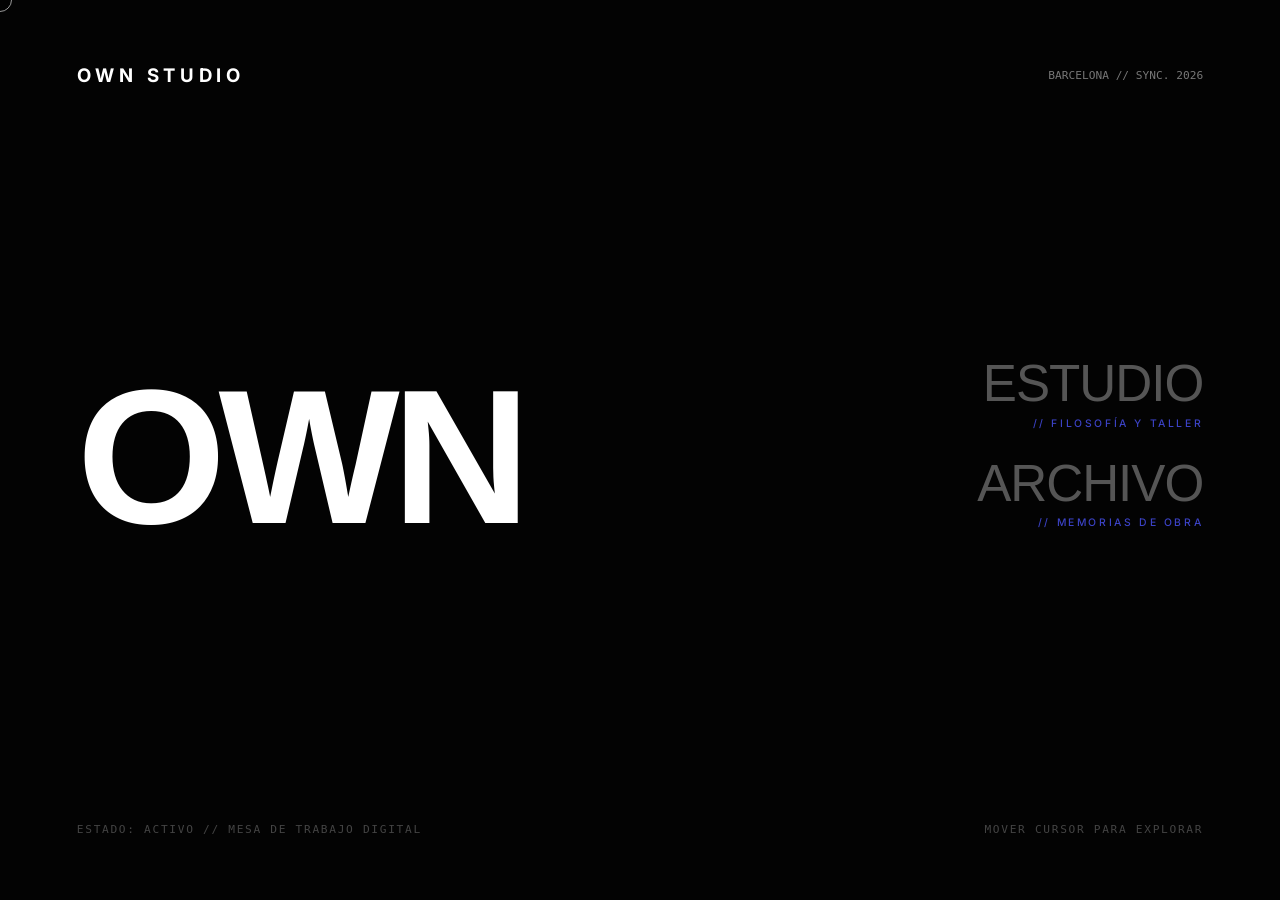
==== commit 9d07f479: "Update print statement from 'Hello' to 'Goodbye'" ====
--- a/index.html
+++ b/index.html
@@ -10,7 +10,6 @@
   <link href="https://fonts.googleapis.com/css2?family=Inter:wght@300;400;500;600&family=Space+Grotesk:wght@300;400;500;600;700&display=swap" rel="stylesheet">
 
   <style>
-    /* --- IMPORTACIÓN DE LA TIPOGRAFÍA SUISSE INTL TRIAL BOLD --- */
     @font-face {
       font-family: 'Suisse Intl Trial Bold';
       src: local('SwissTypefaces Suisse'), local('SuisseIntl-Bold'), url('https://cdn.jsdelivr.net/gh/swisstypefaces/trial@main/SuisseIntl-Bold.woff2') format('woff2');
@@ -19,19 +18,42 @@
       font-display: swap;
     }
 
-    /* --- RESET Y ESTILOS BASE --- */
     * { margin: 0; padding: 0; box-sizing: border-box; -webkit-font-smoothing: antialiased; }
     
     html, body { 
       font-family: 'Inter', sans-serif; 
-      background-color: #000000; 
+      background-color: #050505; 
       color: #ffffff; 
       width: 100vw; 
       height: 100vh; 
       overflow: hidden; 
+      cursor: default;
     }
 
     button { background: none; border: none; color: inherit; font: inherit; cursor: pointer; }
+
+    /* --- CURSOR MAGNÉTICO INTERACTIVO --- */
+    .custom-cursor {
+      position: fixed;
+      top: 0;
+      left: 0;
+      width: 24px;
+      height: 24px;
+      border: 1px solid rgba(255, 255, 255, 0.6);
+      border-radius: 50%;
+      pointer-events: none;
+      transform: translate(-50%, -50%);
+      transition: width 0.3s ease, height 0.3s ease, background-color 0.3s ease, border-color 0.3s ease;
+      z-index: 99999;
+      mix-blend-mode: difference;
+    }
+
+    body.hovering .custom-cursor {
+      width: 70px;
+      height: 70px;
+      background-color: #ffffff;
+      border-color: transparent;
+    }
 
     .brand-logo {
         font-family: 'Suisse Intl Trial Bold', 'Inter', sans-serif !important;
@@ -59,9 +81,9 @@
       display: flex; 
     }
 
-    /* --- NUEVA HOME RADICAL Y ASIMÉTRICA --- */
+    /* --- HOME INTERACTIVA Y SORPRESIVA --- */
     #section-home {
-      background-color: #000000;
+      background-color: #030303;
       display: flex;
       flex-direction: column;
       justify-content: space-between;
@@ -70,86 +92,102 @@
       overflow: hidden;
     }
 
-    .home-grid-layout {
-      display: grid;
-      grid-template-columns: 1.2fr 1fr;
-      align-items: center;
-      height: 100%;
-      z-index: 2;
+    /* Lienzo flotante de planos que siguen al mouse de forma sutil */
+    .interactive-canvas-bg {
+      position: absolute;
+      inset: 0;
+      pointer-events: none;
+      z-index: 1;
+      overflow: hidden;
+    }
+
+    .floating-blueprint {
+      position: absolute;
+      width: 320px;
+      height: 420px;
+      opacity: 0;
+      transform: scale(0.8) translate(-50%, -50%);
+      transition: opacity 0.5s ease, transform 0.2s cubic-bezier(0,0,0.2,1);
+      object-fit: cover;
+      filter: grayscale(100%) contrast(120%);
+      border: 1px solid rgba(255,255,255,0.15);
+      box-shadow: 0 20px 40px rgba(0,0,0,0.8);
+    }
+
+    .home-content-wrapper {
       position: relative;
-    }
-
-    .home-left-col {
+      z-index: 3;
       display: flex;
       flex-direction: column;
-      justify-content: center;
-    }
-
-    .home-brand-huge {
+      height: 100%;
+      justify-content: space-between;
+    }
+
+    .home-top-bar {
+      display: flex;
+      justify-content: space-between;
+      align-items: center;
+    }
+
+    .home-center-stage {
+      display: flex;
+      justify-content: space-between;
+      align-items: flex-end;
+      width: 100%;
+      padding-bottom: 3vh;
+    }
+
+    .home-huge-title {
       font-family: 'Suisse Intl Trial Bold', sans-serif;
-      font-size: clamp(6rem, 18vw, 16rem);
+      font-size: clamp(5rem, 15vw, 15rem);
       line-height: 0.75;
-      letter-spacing: -0.03em;
+      letter-spacing: -0.04em;
       text-transform: uppercase;
-      color: #fff;
-      margin-bottom: 2rem;
+      color: #ffffff;
       user-select: none;
     }
 
-    .home-manifesto {
-      font-family: 'Inter', sans-serif;
-      font-size: clamp(0.9rem, 1.2vw, 1.15rem);
-      font-weight: 300;
-      line-height: 1.6;
-      color: #a0a0a0;
-      max-width: 450px;
-      letter-spacing: 0.01em;
-    }
-
-    .home-right-col {
+    .home-interactive-menu {
       display: flex;
       flex-direction: column;
-      gap: 3rem;
-      align-items: flex-end;
+      gap: 1.5rem;
       text-align: right;
     }
 
-    .home-nav-link {
+    .interactive-link {
       font-family: 'Suisse Intl Trial Bold', sans-serif;
-      font-size: clamp(2.5rem, 5vw, 5rem);
+      font-size: clamp(2rem, 4vw, 4.5rem);
       text-transform: uppercase;
       letter-spacing: -0.02em;
-      color: #666;
+      color: #555;
       cursor: pointer;
       transition: color 0.4s ease, transform 0.4s cubic-bezier(0.16, 1, 0.3, 1);
       position: relative;
-      display: inline-block;
-    }
-
-    .home-nav-link span {
+    }
+
+    .interactive-link span {
       display: block;
       font-family: 'Inter', sans-serif;
-      font-size: 0.7rem;
+      font-size: 0.65rem;
       letter-spacing: 0.25em;
       text-transform: uppercase;
-      color: #3b42c4; /* Toque de luz azul eléctrico */
-      margin-top: 0.3rem;
+      color: #3b42c4;
+      margin-top: 0.2rem;
       font-weight: 500;
     }
 
-    .home-nav-link:hover {
+    .interactive-link:hover {
       color: #ffffff;
-      transform: translateX(-15px);
-    }
-
-    .home-coords {
-      position: absolute;
-      bottom: 5vw;
-      left: 6vw;
+      transform: translateX(-10px);
+    }
+
+    .home-status-bar {
       font-family: monospace;
       font-size: 0.7rem;
-      color: #555;
+      color: #444;
       letter-spacing: 0.15em;
+      display: flex;
+      justify-content: space-between;
     }
 
     /* --- NAV GENERAL INTERIOR --- */
@@ -182,7 +220,6 @@
     }
     .nav-back-btn:hover { color: #000; }
 
-    /* --- CONTENEDORES CON SCROLL --- */
     .scrollable-content-wrapper {
       width: 100vw;
       height: 100vh;
@@ -211,7 +248,7 @@
         font-weight: 300;
     }
     
-    /* --- ESTUDIO --- */
+    /* ESTUDIO */
     .team-group-photo-container {
       width: 100%;
       height: 60vh;
@@ -237,24 +274,10 @@
     .team-img-container img { width: 100%; height: 100%; object-fit: cover; filter: grayscale(100%); transition: transform 1s ease, filter 0.5s ease; }
     .team-card:hover .team-img-container img { transform: scale(1.04); filter: grayscale(0%); }
     
-    .team-name { 
-      font-family: 'Inter', sans-serif;
-      font-size: 1.2rem; 
-      letter-spacing: 0.1em; 
-      text-transform: uppercase;
-      font-weight: 600;
-    }
-    .team-role { 
-        font-family: 'Inter', sans-serif; 
-        font-size: 0.8rem; 
-        letter-spacing: 0.05em; 
-        color: #666; 
-        margin-top: 0.5rem; 
-        text-transform: uppercase; 
-        font-weight: 400;
-    }
-
-    /* --- PROYECTOS (4 COLUMNAS) --- */
+    .team-name { font-family: 'Inter', sans-serif; font-size: 1.2rem; letter-spacing: 0.1em; text-transform: uppercase; font-weight: 600; }
+    .team-role { font-family: 'Inter', sans-serif; font-size: 0.8rem; letter-spacing: 0.05em; color: #666; margin-top: 0.5rem; text-transform: uppercase; font-weight: 400; }
+
+    /* PROYECTOS (4 COLUMNAS) */
     #proyectos-radical {
       display: grid;
       grid-template-columns: repeat(4, 1fr);
@@ -281,16 +304,13 @@
       height: auto;
       object-fit: cover;
       filter: grayscale(100%);
-      transition: transform 0.6s cubic-bezier(0.16, 1, 0.3, 1), 
-                  filter 0.5s ease, 
-                  box-shadow 0.6s ease;
+      transition: transform 0.6s cubic-bezier(0.16, 1, 0.3, 1), filter 0.5s ease, box-shadow 0.6s ease;
       display: block;
       position: relative;
       z-index: 1;
     }
 
     .marco:hover { z-index: 100; }
-    
     .marco:hover .imagen-zoom {
       transform: scale(1.25);
       filter: grayscale(0%);
@@ -315,7 +335,7 @@
     }
     .meta span { opacity: 0.4; }
 
-    /* --- VISTA DE DETALLE DE PROYECTO (MATRIZ 15X10) --- */
+    /* DETALLE DE PROYECTO */
     .project-detail-view {
       font-family: 'Space Grotesk', sans-serif;
       position: relative;
@@ -328,335 +348,104 @@
 
     .blueprint-top-guides {
       position: absolute;
-      top: 0;
-      left: 0;
-      width: 100vw;
-      height: 35vw;
+      top: 0; left: 0;
+      width: 100vw; height: 35vw;
       background-image: 
           linear-gradient(to right, rgba(0, 0, 0, 0.08) 1px, transparent 1px),
           linear-gradient(to bottom, rgba(0, 0, 0, 0.08) 1px, transparent 1px);
       background-size: 4vw 4vw;
       pointer-events: none;
       z-index: 1;
-      mask-image: linear-gradient(to bottom, rgba(0,0,0,0.6) 0%, rgba(0,0,0,0) 100%);
-      -webkit-mask-image: linear-gradient(to bottom, rgba(0,0,0,0.6) 0%, rgba(0,0,0,0) 100%);
-    }
-
-    .reg-mark {
-      position: absolute;
-      font-family: monospace;
-      font-size: 0.7rem;
-      color: #666;
-      letter-spacing: 0.1em;
-      pointer-events: none;
-      z-index: 2;
-    }
-
-    .canvas-container {
-      position: relative;
-      width: 100vw;
-      min-height: 3800px;
-      margin: 0;
-      padding: 5vw;
-      z-index: 3;
-    }
-
-    .header-block {
-      position: absolute;
-      top: 8vw;
-      left: 10%;
-      width: 26vw;
-      max-width: 350px;
-      font-size: 0.9rem;
-      line-height: 1.6;
-      font-weight: 400;
-      letter-spacing: -0.01em;
-    }
-    .header-block strong {
-      display: block;
-      font-weight: 600;
-      margin-bottom: 6px;
-    }
-
-    .zoom-container {
-      overflow: hidden;
-      position: relative;
-    }
-
-    .zoom-container img {
-      width: 100%;
-      height: 100%;
-      object-fit: cover;
-      display: block;
-      transition: transform 0.8s cubic-bezier(0.25, 1, 0.5, 1);
-    }
-
-    .zoom-container:hover img {
-      transform: scale(1.25);
-    }
-
-    .item-01 {
-      position: absolute;
-      top: 22vw;
-      left: 10%;
-      width: 22vw;
-      height: 28vw;
-      min-width: 220px;
-      min-height: 280px;
-      cursor: pointer;
-    }
-    .item-01 img {
-      filter: grayscale(100%) contrast(110%);
-    }
+    }
+
+    .reg-mark { position: absolute; font-family: monospace; font-size: 0.7rem; color: #666; letter-spacing: 0.1em; pointer-events: none; z-index: 2; }
+    .canvas-container { position: relative; width: 100vw; min-height: 3800px; padding: 5vw; z-index: 3; }
+    .header-block { position: absolute; top: 8vw; left: 10%; width: 26vw; max-width: 350px; font-size: 0.9rem; line-height: 1.6; }
+    .header-block strong { display: block; font-weight: 600; margin-bottom: 6px; }
+
+    .zoom-container { overflow: hidden; position: relative; }
+    .zoom-container img { width: 100%; height: 100%; object-fit: cover; display: block; transition: transform 0.8s cubic-bezier(0.25, 1, 0.5, 1); }
+    .zoom-container:hover img { transform: scale(1.25); }
+
+    .item-01 { position: absolute; top: 22vw; left: 10%; width: 22vw; height: 28vw; min-width: 220px; min-height: 280px; cursor: pointer; }
+    .item-01 img { filter: grayscale(100%) contrast(110%); }
 
     .blueprint-sketch-overlay {
-      position: absolute;
-      top: 0;
-      left: 0;
-      width: 100%;
-      height: 100%;
-      background-color: #0d1b2a;
-      display: flex;
-      flex-direction: column;
-      align-items: center;
-      justify-content: center;
-      padding: 20px;
-      opacity: 0;
-      pointer-events: none;
-      transition: opacity 0.5s cubic-bezier(0.16, 1, 0.3, 1);
-      z-index: 4;
-    }
-
-    .item-01:hover .blueprint-sketch-overlay,
-    .item-drawing-1:hover .blueprint-sketch-overlay,
-    .item-drawing-2:hover .blueprint-sketch-overlay {
-      opacity: 1;
-      pointer-events: auto;
-    }
-
-    .blueprint-sketch-overlay svg {
-      width: 85%;
-      height: 85%;
-      stroke: #3b42c4; /* Detalle de plano con nuestro azul eléctrico */
-      stroke-width: 1.5;
-      fill: none;
-      stroke-linecap: round;
-      stroke-linejoin: round;
-    }
-
-    .blueprint-label {
-      position: absolute;
-      bottom: 12px;
-      left: 15px;
-      font-family: monospace;
-      font-size: 0.65rem;
-      color: #8ecae6;
-      letter-spacing: 0.1em;
-      text-transform: uppercase;
-    }
-
-    .image-label {
-      position: absolute;
-      bottom: -28px;
-      right: 0;
-      font-size: 0.8rem;
-      font-weight: 500;
-      letter-spacing: 0.05em;
-      z-index: 5;
-    }
-
-    .main-title {
-      position: absolute;
-      top: 25vw;
-      left: 38%;
-      font-size: clamp(2.5rem, 6vw, 5.5rem);
-      font-weight: 700;
-      letter-spacing: -0.04em;
-      line-height: 0.95;
-      text-transform: uppercase;
-    }
-
-    .edge-element-left {
-      position: absolute;
-      top: 60vw;
-      left: -40px;
-      width: 28vw;
-      height: 14vw;
-      min-width: 250px;
-      min-height: 120px;
-      background: #fafafa;
-      padding: 24px;
-      display: flex;
-      align-items: center;
-      justify-content: flex-end;
-      font-size: 0.85rem;
-      font-weight: 500;
-      letter-spacing: 0.03em;
-    }
-
-    .edge-element-right {
-      position: absolute;
-      top: 44vw;
-      right: -40px;
-      width: 30vw;
-      height: 13vw;
-      min-width: 260px;
-      min-height: 110px;
-      background: #fafafa;
-      padding: 24px;
-      display: flex;
-      align-items: center;
-      justify-content: flex-start;
-      font-size: 0.85rem;
-      font-weight: 500;
-    }
-
-    .item-02 {
-      position: absolute;
-      top: 48vw;
-      left: 42%;
-      width: 22vw;
-      height: 28vw;
-      min-width: 220px;
-      min-height: 280px;
-    }
-
-    .item-03 {
-      position: absolute;
-      top: 78vw;
-      left: 42%;
-      width: 22vw;
-      height: 28vw;
-      min-width: 220px;
-      min-height: 280px;
-    }
-
-    .item-drawing-1 {
-      position: absolute;
-      top: 108vw;
-      left: 10%;
-      width: 36vw;
-      height: 24vw;
-      min-width: 280px;
-      min-height: 200px;
-      cursor: pointer;
-    }
-    .item-drawing-1 img { filter: grayscale(100%) contrast(115%); }
-
-    .item-drawing-2 {
-      position: absolute;
-      top: 108vw;
-      right: 10%;
-      width: 36vw;
-      height: 24vw;
-      min-width: 280px;
-      min-height: 200px;
-      cursor: pointer;
-    }
-    .item-drawing-2 img { filter: grayscale(100%) contrast(115%); }
-
-    .middle-right-card {
-      position: absolute;
-      top: 94vw;
-      right: 12%;
-      width: 20vw;
-      height: 26vw;
-      min-width: 200px;
-      min-height: 260px;
-    }
-
-    .footer-section {
-      position: absolute;
-      top: 142vw;
-      left: 5%;
-      right: 5%;
-      width: 90vw;
-      height: 42vw;
-      min-height: 420px;
-    }
-    
-    .footer-image {
-      position: relative;
-      width: 100%;
-      height: 100%;
-    }
-
-    .footer-image img {
-      width: 100%;
-      height: 100%;
-      object-fit: cover;
-      display: block;
-    }
-
-    .overflow-title {
-      position: absolute;
-      bottom: -3.5vw;
-      left: 3vw;
-      font-size: clamp(3rem, 9vw, 8.5rem);
-      font-weight: 700;
-      text-transform: uppercase;
-      letter-spacing: -0.05em;
-      line-height: 0.9;
-      z-index: 5;
-      color: #111111;
-    }
-
-    .reveal {
-      opacity: 0;
-      transform: translateY(90px) scale(0.96);
-      filter: blur(4px);
-      transition: opacity 1.2s cubic-bezier(0.16, 1, 0.3, 1), 
-                  transform 1.2s cubic-bezier(0.16, 1, 0.3, 1),
-                  filter 1.2s cubic-bezier(0.16, 1, 0.3, 1);
-      will-change: opacity, transform, filter;
-    }
-
-    .reveal.active {
-      opacity: 1;
-      transform: translateY(0) scale(1);
-      filter: blur(0px);
-    }
-
-    /* --- RESPONSIVE --- */
+      position: absolute; inset: 0; background-color: #0d1b2a;
+      display: flex; flex-direction: column; align-items: center; justify-content: center;
+      padding: 20px; opacity: 0; pointer-events: none; transition: opacity 0.5s ease; z-index: 4;
+    }
+    .item-01:hover .blueprint-sketch-overlay, .item-drawing-1:hover .blueprint-sketch-overlay, .item-drawing-2:hover .blueprint-sketch-overlay { opacity: 1; pointer-events: auto; }
+    .blueprint-sketch-overlay svg { width: 85%; height: 85%; stroke: #3b42c4; stroke-width: 1.5; fill: none; }
+    .blueprint-label { position: absolute; bottom: 12px; left: 15px; font-family: monospace; font-size: 0.65rem; color: #8ecae6; letter-spacing: 0.1em; text-transform: uppercase; }
+    .image-label { position: absolute; bottom: -28px; right: 0; font-size: 0.8rem; font-weight: 500; z-index: 5; }
+
+    .main-title { position: absolute; top: 25vw; left: 38%; font-size: clamp(2.5rem, 6vw, 5.5rem); font-weight: 700; letter-spacing: -0.04em; line-height: 0.95; text-transform: uppercase; }
+    .edge-element-left { position: absolute; top: 60vw; left: -40px; width: 28vw; height: 14vw; background: #fafafa; padding: 24px; display: flex; align-items: center; justify-content: flex-end; font-size: 0.85 font-weight: 500; }
+    .edge-element-right { position: absolute; top: 44vw; right: -40px; width: 30vw; height: 13vw; background: #fafafa; padding: 24px; display: flex; align-items: center; justify-content: flex-start; font-size: 0.85rem; font-weight: 500; }
+
+    .item-02 { position: absolute; top: 48vw; left: 42%; width: 22vw; height: 28vw; min-width: 220px; min-height: 280px; }
+    .item-03 { position: absolute; top: 78vw; left: 42%; width: 22vw; height: 28vw; min-width: 220px; min-height: 280px; }
+    .item-drawing-1 { position: absolute; top: 108vw; left: 10%; width: 36vw; height: 24vw; min-width: 280px; cursor: pointer; }
+    .item-drawing-2 { position: absolute; top: 108vw; right: 10%; width: 36vw; height: 24vw; min-width: 280px; cursor: pointer; }
+    .middle-right-card { position: absolute; top: 94vw; right: 12%; width: 20vw; height: 26vw; min-width: 200px; }
+    .footer-section { position: absolute; top: 142vw; left: 5%; right: 5%; width: 90vw; height: 42vw; min-height: 420px; }
+    .footer-image { position: relative; width: 100%; height: 100%; }
+    .footer-image img { width: 100%; height: 100%; object-fit: cover; display: block; }
+    .overflow-title { position: absolute; bottom: -3.5vw; left: 3vw; font-size: clamp(3rem, 9vw, 8.5rem); font-weight: 700; text-transform: uppercase; letter-spacing: -0.05em; z-index: 5; color: #111111; }
+
+    .reveal { opacity: 0; transform: translateY(90px) scale(0.96); filter: blur(4px); transition: opacity 1.2s cubic-bezier(0.16, 1, 0.3, 1), transform 1.2s cubic-bezier(0.16, 1, 0.3, 1), filter 1.2s cubic-bezier(0.16, 1, 0.3, 1); }
+    .reveal.active { opacity: 1; transform: translateY(0) scale(1); filter: blur(0px); }
+
     @media (max-width: 1200px) {
       #proyectos-radical { grid-template-columns: repeat(2, 1fr); gap: 80px; }
       .columna-1, .columna-2, .columna-3, .columna-4 { margin-top: 0 !important; gap: 80px; }
     }
     @media (max-width: 1000px) {
       .team-grid { grid-template-columns: repeat(2, 1fr); gap: 6vw;}
-      .home-grid-layout { grid-template-columns: 1fr; gap: 3rem; }
-      .home-right-col { align-items: flex-start; text-align: left; }
-    }
-    @media (max-width: 800px) {
-      .nav-bar { padding: 1rem 5vw; }
-      .brand-logo { font-size: 1rem; }
-      .section-inner { padding: 120px 5vw 80px 5vw; }
-      #proyectos-radical { grid-template-columns: 1fr; gap: 60px; }
-      .team-grid { grid-template-columns: 1fr; gap: 3rem; }
+      .home-center-stage { flex-direction: column; align-items: flex-start; gap: 3rem; }
+      .home-interactive-menu { text-align: left; }
     }
   </style>
 </head>
 <body>
 
-  <!-- 1. HOME: NUEVO DISEÑO RADICAL Y ASIMÉTRICO (Adiós al Split) -->
+  <!-- Cursor Personalizado -->
+  <div class="custom-cursor" id="cursor"></div>
+
+  <!-- 1. HOME INTERACTIVA Y SORPRESIVA -->
   <section id="section-home" class="page-section active">
-    <div class="home-coords">+ SYNC. 2026 // ARCHIVO GENERAL DE AUTOR</div>
-    <div class="home-grid-layout">
-      <div class="home-left-col">
-        <h1 class="home-brand-huge">OWN</h1>
-        <p class="home-manifesto">
-          Arquitectura de escala humana y lujo silencioso. Reducimos la forma a su mínima expresión constructiva, dialogando con la materia cruda y la luz.
-        </p>
+    <!-- Lienzo interactivo trasero con imágenes que siguen al mouse -->
+    <div class="interactive-canvas-bg" id="canvasBg">
+      <img src="img/CLARODELUZ/clarodeluz-1.jpg" class="floating-blueprint" data-index="0" alt="Blueprint">
+      <img src="img/INFINITA/infinita-1.jpg" class="floating-blueprint" data-index="1" alt="Blueprint">
+      <img src="img/BRISA/brisa-2.jpg" class="floating-blueprint" data-index="2" alt="Blueprint">
+      <img src="img/JP/jp-1.jpg" class="floating-blueprint" data-index="3" alt="Blueprint">
+    </div>
+
+    <div class="home-content-wrapper">
+      <div class="home-top-bar">
+        <h3 class="brand-logo" data-hover>OWN STUDIO</h3>
+        <div style="font-family: monospace; font-size: 0.7rem; color: #777;">BARCELONA // SYNC. 2026</div>
       </div>
-      <div class="home-right-col">
-        <div class="home-nav-link" onclick="switchSection('estudio')">
-          Estudio
-          <span>// Filosofía y Taller</span>
+
+      <div class="home-center-stage">
+        <h1 class="home-huge-title">OWN</h1>
+        <div class="home-interactive-menu">
+          <div class="interactive-link" data-hover onclick="switchSection('estudio')">
+            Estudio
+            <span>// Filosofía y Taller</span>
+          </div>
+          <div class="interactive-link" data-hover onclick="switchSection('proyectos')">
+            Archivo
+            <span>// Memorias de Obra</span>
+          </div>
         </div>
-        <div class="home-nav-link" onclick="switchSection('proyectos')">
-          Proyectos
-          <span>// Archivo y Memorias</span>
-        </div>
+      </div>
+
+      <div class="home-status-bar">
+        <span>ESTADO: ACTIVO // MESA DE TRABAJO DIGITAL</span>
+        <span>MOVER CURSOR PARA EXPLORAR</span>
       </div>
     </div>
   </section>
@@ -674,7 +463,6 @@
           Fundado bajo la premisa de la síntesis formal, OWN Studio concibe cada proyecto como un ejercicio de reducción y proporción rigurosa, donde la materia se expresa con honestidad estructural.
         </p>
 
-        <!-- Fotografía Grupal -->
         <div class="team-group-photo-container">
           <img src="img/imagen.jpg" alt="Equipo OWN al completo">
         </div>
@@ -717,7 +505,6 @@
         <h2 class="section-header-title">Archivo de Proyectos</h2>
         
         <div id="proyectos-radical">
-          <!-- Columna 1 -->
           <div class="columna-1">
             <div class="marco" onclick="openProjectDetail(1)">
               <img src="img/CLARODELUZ/clarodeluz-1.jpg" alt="Casa Claro de Luz" class="imagen-zoom h-lg">
@@ -733,7 +520,6 @@
             </div>
           </div>
 
-          <!-- Columna 2 -->
           <div class="columna-2">
             <div class="marco" onclick="openProjectDetail(2)">
               <img src="img/INFINITA/infinita-1.jpg" alt="CASA INFINITA" class="imagen-zoom h-md">
@@ -749,7 +535,6 @@
             </div>
           </div>
 
-          <!-- Columna 3 -->
           <div class="columna-3">
             <div class="marco" onclick="openProjectDetail(3)">
               <img src="img/SANTQUIRZE/sq-1.jpg" alt="Casa Invertida" class="imagen-zoom h-sm">
@@ -765,7 +550,6 @@
             </div>
           </div>
 
-          <!-- Columna 4 -->
           <div class="columna-4">
             <div class="marco" onclick="openProjectDetail(4)">
               <img src="img/BRISA/brisa-2.jpg" alt="Brisa del Alba" class="imagen-zoom h-lg">
@@ -786,7 +570,7 @@
     </div>
   </section>
 
-  <!-- 4. VISTA DE DETALLE DE PROYECTO (MATRIZ 15X10) -->
+  <!-- 4. VISTA DE DETALLE DE PROYECTO -->
   <section id="section-project-detail" class="page-section">
     <div class="scrollable-content-wrapper">
       <nav class="nav-bar">
@@ -796,17 +580,15 @@
 
       <div class="project-detail-view">
         <div class="blueprint-top-guides"></div>
-
         <div class="reg-mark" style="top: 20px; left: 20px;" id="det-ref">+ REF. 01 // MATRIZ 15X10</div>
         <div class="reg-mark" style="top: 20px; right: 100px;">SCALE 1:100</div>
 
         <div class="canvas-container">
           <div class="header-block reveal">
             <strong id="det-subtitle">ESTUDIO / MATRIZ 15X10</strong>
-            Geometría de precisión, detalles constructivos y proporciones espaciales distribuidas en proporción estructural pura.
-          </div>
-
-          <!-- Image 01 -->
+            Geometría de precisión, detalles constructivos y proporciones espaciales.
+          </div>
+
           <div class="item-01 zoom-container reveal" style="transition-delay: 0.1s;">
             <img id="det-img-1" src="" alt="Proyecto Arquitectura 01">
             <div class="blueprint-sketch-overlay">
@@ -814,68 +596,36 @@
                 <rect x="25" y="30" width="150" height="190" stroke-dasharray="4 2" />
                 <line x1="25" y1="90" x2="175" y2="90" />
                 <line x1="25" y1="160" x2="175" y2="160" />
-                <line x1="90" y1="90" x2="90" y2="220" />
                 <circle cx="132" cy="125" r="22" />
-                <line x1="15" y1="30" x2="15" y2="220" stroke-dasharray="2 2" />
               </svg>
-              <div class="blueprint-label">ELEVACIÓN_01 // PLANO TÉCNICO</div>
+              <div class="blueprint-label">ELEVACIÓN_01</div>
             </div>
             <div class="image-label">01</div>
           </div>
 
-          <!-- Central Title -->
-          <div class="main-title reveal" id="det-title" style="transition-delay: 0.2s;">
-            NOMBRE
-          </div>
-
-          <div class="edge-element-left reveal" style="transition-delay: 0.15s;">
-            <span>[ PLANTA NORTE // 15.4M ]</span>
-          </div>
-
-          <div class="edge-element-right reveal" style="transition-delay: 0.1s;">
-            <span>AXIS_02 // SECCIÓN TRANSVERSAL</span>
-          </div>
-
-          <div class="item-02 zoom-container reveal">
-            <img id="det-img-2" src="" alt="Proyecto Arquitectura 02">
-            <div class="image-label">02</div>
-          </div>
-
-          <div class="item-03 zoom-container reveal">
-            <img id="det-img-3" src="" alt="Proyecto Arquitectura 03">
-            <div class="image-label">03</div>
-          </div>
-
-          <div class="middle-right-card zoom-container reveal">
-            <img id="det-img-4" src="" alt="Detalle Constructivo">
-            <div class="image-label">04</div>
-          </div>
-
-          <!-- Dibujo Técnico 01 -->
+          <div class="main-title reveal" id="det-title" style="transition-delay: 0.2s;">NOMBRE</div>
+
+          <div class="edge-element-left reveal" style="transition-delay: 0.15s;"><span>[ PLANTA NORTE // 15.4M ]</span></div>
+          <div class="edge-element-right reveal" style="transition-delay: 0.1s;"><span>AXIS_02 // SECCIÓN TRANSVERSAL</span></div>
+
+          <div class="item-02 zoom-container reveal"><img id="det-img-2" src="" alt="Proyecto Arquitectura 02"><div class="image-label">02</div></div>
+          <div class="item-03 zoom-container reveal"><img id="det-img-3" src="" alt="Proyecto Arquitectura 03"><div class="image-label">03</div></div>
+          <div class="middle-right-card zoom-container reveal"><img id="det-img-4" src="" alt="Detalle Constructivo"><div class="image-label">04</div></div>
+
           <div class="item-drawing-1 zoom-container reveal" style="transition-delay: 0.15s;">
             <img id="det-drawing-1" src="" alt="Dibujo Técnico 01">
             <div class="blueprint-sketch-overlay">
-              <svg viewBox="0 0 300 200">
-                <rect x="20" y="20" width="260" height="160" stroke-dasharray="5 3" />
-                <line x1="20" y1="100" x2="280" y2="100" />
-                <line x1="150" y1="20" x2="150" y2="180" />
-                <circle cx="150" cy="100" r="45" />
-              </svg>
-              <div class="blueprint-label">DIAGRAMA_AXONOMETRÍA // ESQUEMA 01</div>
+              <svg viewBox="0 0 300 200"><rect x="20" y="20" width="260" height="160" stroke-dasharray="5 3" /><circle cx="150" cy="100" r="45" /></svg>
+              <div class="blueprint-label">DIAGRAMA</div>
             </div>
             <div class="image-label">DIBUJO 01</div>
           </div>
 
-          <!-- Dibujo Técnico 02 -->
           <div class="item-drawing-2 zoom-container reveal" style="transition-delay: 0.2s;">
             <img id="det-drawing-2" src="" alt="Dibujo Técnico 02">
             <div class="blueprint-sketch-overlay">
-              <svg viewBox="0 0 300 200">
-                <circle cx="150" cy="100" r="70" stroke-dasharray="3 3" />
-                <line x1="50" y1="50" x2="250" y2="150" />
-                <line x1="50" y1="150" x2="250" y2="50" />
-              </svg>
-              <div class="blueprint-label">SECCIÓN_DETALLE // ESQUEMA 02</div>
+              <svg viewBox="0 0 300 200"><circle cx="150" cy="100" r="70" stroke-dasharray="3 3" /></svg>
+              <div class="blueprint-label">SECCIÓN</div>
             </div>
             <div class="image-label">DIBUJO 02</div>
           </div>
@@ -893,163 +643,57 @@
 
   <script>
     const projectDatabase = {
-      1: {
-        title: "Casa Claro de Luz",
-        subtitle: "BESALÚ, ESPAÑA / 480 M²",
-        ref: "+ REF. 01 // CLARO DE LUZ",
-        img1: "img/CLARODELUZ/clarodeluz-1.jpg",
-        img2: "img/CLARODELUZ/clarodeluz-2.jpg",
-        img3: "img/CLARODELUZ/clarodeluz-3.jpg",
-        img4: "img/CLARODELUZ/clarodeluz-5.jpg",
-        drawing1: "img/CLARODELUZ/croquisclaro-1.jpg",
-        drawing2: "img/CLARODELUZ/croquisclaro-2.jpg",
-        footerImg: "img/CLARODELUZ/clarodeluz-6.jpg",
-        overflow: "CLARO LUZ"
-      },
-      2: {
-        title: "Casa Infinita",
-        subtitle: "BARCELONA, ESPAÑA / 320 M²",
-        ref: "+ REF. 02 // INFINITA",
-        img1: "img/INFINITA/infinita-1.jpg",
-        img2: "img/INFINITA/infinita-2.jpg",
-        img3: "img/INFINITA/infinita-5.jpg",
-        img4: "img/INFINITA/infinita-7.jpg",
-        drawing1: "img/INFINITA/infinita-2.jpg",
-        drawing2: "img/INFINITA/infinita-5.jpg",
-        footerImg: "img/INFINITA/infinita-1.jpg",
-        overflow: "INFINITA"
-      },
-      3: {
-        title: "Casa Invertida",
-        subtitle: "SANT QUIRZE, ESPAÑA / 290 M²",
-        ref: "+ REF. 03 // INVERTIDA",
-        img1: "img/SANTQUIRZE/sq-1.jpg",
-        img2: "img/SANTQUIRZE/sq-2.jpg",
-        img3: "img/SANTQUIRZE/sq-3.jpg",
-        img4: "img/SANTQUIRZE/sq-5.jpg",
-        drawing1: "img/SANTQUIRZE/sq-2.jpg",
-        drawing2: "img/SANTQUIRZE/sq-3.jpg",
-        footerImg: "img/SANTQUIRZE/sq-1.jpg",
-        overflow: "INVERTIDA"
-      },
-      4: {
-        title: "Brisa del Alba",
-        subtitle: "CANYELLES, ESPAÑA / 440 M²",
-        ref: "+ REF. 04 // BRISA",
-        img1: "img/BRISA/brisa-2.jpg",
-        img2: "img/BRISA/brisa-3.jpg",
-        img3: "img/BRISA/brisa-4.jpg",
-        img4: "img/BRISA/brisa-6.jpg",
-        drawing1: "img/BRISA/brisa-3.jpg",
-        drawing2: "img/BRISA/brisa-4.jpg",
-        footerImg: "img/BRISA/brisa-2.jpg",
-        overflow: "BRISA ALBA"
-      },
-      5: {
-        title: "Casa Brisa de Luz",
-        subtitle: "SANT PERE DE RIBES / 650 M²",
-        ref: "+ REF. 05 // BRISA LUZ",
-        img1: "img/BRISADELUZ/brisadeluz-1.jpg",
-        img2: "img/BRISADELUZ/brisadeluz-3.jpg",
-        img3: "img/BRISADELUZ/brisadeluz-4.jpg",
-        img4: "img/BRISADELUZ/brisadeluz-1.jpg",
-        drawing1: "img/BRISADELUZ/brisadeluz-3.jpg",
-        drawing2: "img/BRISADELUZ/brisadeluz-4.jpg",
-        footerImg: "img/BRISADELUZ/brisadeluz-1.jpg",
-        overflow: "BRISA LUZ"
-      },
-      6: {
-        title: "Casa Claroscuro",
-        subtitle: "SARRIÀ, BARCELONA / 750 M²",
-        ref: "+ REF. 06 // CLAROSCURO",
-        img1: "img/JP/jp-1.jpg",
-        img2: "img/JP/jp-2.jpg",
-        img3: "img/JP/jp-3.jpg",
-        img4: "img/JP/jp-4.jpg",
-        drawing1: "img/JP/jp-2.jpg",
-        drawing2: "img/JP/jp-3.jpg",
-        footerImg: "img/JP/jp-1.jpg",
-        overflow: "CLAROSCURO"
-      },
-      7: {
-        title: "Casa Vilaclara",
-        subtitle: "CANYELLES, ESPAÑA / 600 M²",
-        ref: "+ REF. 07 // VILACLARA",
-        img1: "img/VILACLARA/vilaclara-1.jpg",
-        img2: "img/VILACLARA/vilaclara-3.jpg",
-        img3: "img/VILACLARA/vilaclara-1.jpg",
-        img4: "img/VILACLARA/vilaclara-3.jpg",
-        drawing1: "img/VILACLARA/vilaclara-3.jpg",
-        drawing2: "img/VILACLARA/vilaclara-1.jpg",
-        footerImg: "img/VILACLARA/vilaclara-1.jpg",
-        overflow: "VILACLARA"
-      },
-      8: {
-        title: "Casa Cancabasa",
-        subtitle: "CÁDIZ, ESPAÑA / 820 M²",
-        ref: "+ REF. 08 // CANCABASA",
-        img1: "img/cancabasa.jpg",
-        img2: "https://images.unsplash.com/photo-1600585154526-990dced4db0d?w=2000",
-        img3: "https://images.unsplash.com/photo-1600607687939-ce8a6c25118c?w=2000",
-        img4: "img/cancabasa.jpg",
-        drawing1: "img/cancabasa.jpg",
-        drawing2: "img/cancabasa.jpg",
-        footerImg: "img/cancabasa.jpg",
-        overflow: "CANCABASA"
-      },
-      9: {
-        title: "Casa FUYU",
-        subtitle: "SANT FELIU / 410 M²",
-        ref: "+ REF. 09 // FUYU",
-        img1: "img/FUYU/fuyu-2.jpg",
-        img2: "img/FUYU/fuyu-4.jpg",
-        img3: "img/FUYU/fuyu-1.jpg",
-        img4: "img/FUYU/fuyu-3.jpg",
-        drawing1: "img/FUYU/fuyu-4.jpg",
-        drawing2: "img/FUYU/fuyu-1.jpg",
-        footerImg: "img/FUYU/fuyu-2.jpg",
-        overflow: "FUYU"
-      },
-      10: {
-        title: "Casa Passacaglia",
-        subtitle: "BARCELONA, ESPAÑA / 520 M²",
-        ref: "+ REF. 10 // PASSACAGLIA",
-        img1: "img/PASSACAGLIA/passacaglia-4.jpg",
-        img2: "img/PASSACAGLIA/passacaglia-5.jpg",
-        img3: "img/PASSACAGLIA/passacaglia-2.jpg",
-        img4: "img/PASSACAGLIA/passacaglia-3.jpg",
-        drawing1: "img/PASSACAGLIA/passacaglia-5.jpg",
-        drawing2: "img/PASSACAGLIA/passacaglia-2.jpg",
-        footerImg: "img/PASSACAGLIA/passacaglia-4.jpg",
-        overflow: "PASSACAGLIA"
-      },
-      11: {
-        title: "Casa Taradell",
-        subtitle: "MÁLAGA, ESPAÑA / 510 M²",
-        ref: "+ REF. 11 // TARADELL",
-        img1: "img/TARADELL/tara-2.jpg",
-        img2: "img/TARADELL/tara-4.jpg",
-        img3: "img/TARADELL/tara-1.jpg",
-        img4: "img/TARADELL/tara-3.jpg",
-        drawing1: "img/TARADELL/tara-4.jpg",
-        drawing2: "img/TARADELL/tara-1.jpg",
-        footerImg: "img/TARADELL/tara-2.jpg",
-        overflow: "TARADELL"
-      },
-      12: {
-        title: "Casa Miralpeix",
-        subtitle: "BILBAO, ESPAÑA / 890 M²",
-        ref: "+ REF. 12 // MIRALPEIX",
-        img1: "img/miralpeix.jpg",
-        img2: "https://images.unsplash.com/photo-1600607687939-ce8a6c25118c?w=2000",
-        img3: "https://images.unsplash.com/photo-1600585154526-990dced4db0d?w=2000",
-        img4: "img/miralpeix.jpg",
-        drawing1: "img/miralpeix.jpg",
-        drawing2: "img/miralpeix.jpg",
-        footerImg: "img/miralpeix.jpg",
-        overflow: "MIRALPEIX"
+      1: { title: "Casa Claro de Luz", subtitle: "BESALÚ, ESPAÑA / 480 M²", ref: "+ REF. 01 // CLARO DE LUZ", img1: "img/CLARODELUZ/clarodeluz-1.jpg", img2: "img/CLARODELUZ/clarodeluz-2.jpg", img3: "img/CLARODELUZ/clarodeluz-3.jpg", img4: "img/CLARODELUZ/clarodeluz-5.jpg", drawing1: "img/CLARODELUZ/croquisclaro-1.jpg", drawing2: "img/CLARODELUZ/croquisclaro-2.jpg", footerImg: "img/CLARODELUZ/clarodeluz-6.jpg", overflow: "CLARO LUZ" },
+      2: { title: "Casa Infinita", subtitle: "BARCELONA, ESPAÑA / 320 M²", ref: "+ REF. 02 // INFINITA", img1: "img/INFINITA/infinita-1.jpg", img2: "img/INFINITA/infinita-2.jpg", img3: "img/INFINITA/infinita-5.jpg", img4: "img/INFINITA/infinita-7.jpg", drawing1: "img/INFINITA/infinita-2.jpg", drawing2: "img/INFINITA/infinita-5.jpg", footerImg: "img/INFINITA/infinita-1.jpg", overflow: "INFINITA" },
+      3: { title: "Casa Invertida", subtitle: "SANT QUIRZE, ESPAÑA / 290 M²", ref: "+ REF. 03 // INVERTIDA", img1: "img/SANTQUIRZE/sq-1.jpg", img2: "img/SANTQUIRZE/sq-2.jpg", img3: "img/SANTQUIRZE/sq-3.jpg", img4: "img/SANTQUIRZE/sq-5.jpg", drawing1: "img/SANTQUIRZE/sq-2.jpg", drawing2: "img/SANTQUIRZE/sq-3.jpg", footerImg: "img/SANTQUIRZE/sq-1.jpg", overflow: "INVERTIDA" },
+      4: { title: "Brisa del Alba", subtitle: "CANYELLES, ESPAÑA / 440 M²", ref: "+ REF. 04 // BRISA", img1: "img/BRISA/brisa-2.jpg", img2: "img/BRISA/brisa-3.jpg", img3: "img/BRISA/brisa-4.jpg", img4: "img/BRISA/brisa-6.jpg", drawing1: "img/BRISA/brisa-3.jpg", drawing2: "img/BRISA/brisa-4.jpg", footerImg: "img/BRISA/brisa-2.jpg", overflow: "BRISA ALBA" },
+      5: { title: "Casa Brisa de Luz", subtitle: "SANT PERE DE RIBES / 650 M²", ref: "+ REF. 05 // BRISA LUZ", img1: "img/BRISADELUZ/brisadeluz-1.jpg", img2: "img/BRISADELUZ/brisadeluz-3.jpg", img3: "img/BRISADELUZ/brisadeluz-4.jpg", img4: "img/BRISADELUZ/brisadeluz-1.jpg", drawing1: "img/BRISADELUZ/brisadeluz-3.jpg", drawing2: "img/BRISADELUZ/brisadeluz-4.jpg", footerImg: "img/BRISADELUZ/brisadeluz-1.jpg", overflow: "BRISA LUZ" },
+      6: { title: "Casa Claroscuro", subtitle: "SARRIÀ, BARCELONA / 750 M²", ref: "+ REF. 06 // CLAROSCURO", img1: "img/JP/jp-1.jpg", img2: "img/JP/jp-2.jpg", img3: "img/JP/jp-3.jpg", img4: "img/JP/jp-4.jpg", drawing1: "img/JP/jp-2.jpg", drawing2: "img/JP/jp-3.jpg", footerImg: "img/JP/jp-1.jpg", overflow: "CLAROSCURO" },
+      7: { title: "Casa Vilaclara", subtitle: "CANYELLES, ESPAÑA / 600 M²", ref: "+ REF. 07 // VILACLARA", img1: "img/VILACLARA/vilaclara-1.jpg", img2: "img/VILACLARA/vilaclara-3.jpg", img3: "img/VILACLARA/vilaclara-1.jpg", img4: "img/VILACLARA/vilaclara-3.jpg", drawing1: "img/VILACLARA/vilaclara-3.jpg", drawing2: "img/VILACLARA/vilaclara-1.jpg", footerImg: "img/VILACLARA/vilaclara-1.jpg", overflow: "VILACLARA" },
+      8: { title: "Casa Cancabasa", subtitle: "CÁDIZ, ESPAÑA / 820 M²", ref: "+ REF. 08 // CANCABASA", img1: "img/cancabasa.jpg", img2: "https://images.unsplash.com/photo-1600585154526-990dced4db0d?w=2000", img3: "https://images.unsplash.com/photo-1600607687939-ce8a6c25118c?w=2000", img4: "img/cancabasa.jpg", drawing1: "img/cancabasa.jpg", drawing2: "img/cancabasa.jpg", footerImg: "img/cancabasa.jpg", overflow: "CANCABASA" },
+      9: { title: "Casa FUYU", subtitle: "SANT FELIU / 410 M²", ref: "+ REF. 09 // FUYU", img1: "img/FUYU/fuyu-2.jpg", img2: "img/FUYU/fuyu-4.jpg", img3: "img/FUYU/fuyu-1.jpg", img4: "img/FUYU/fuyu-3.jpg", drawing1: "img/FUYU/fuyu-4.jpg", drawing2: "img/FUYU/fuyu-1.jpg", footerImg: "img/FUYU/fuyu-2.jpg", overflow: "FUYU" },
+      10: { title: "Casa Passacaglia", subtitle: "BARCELONA, ESPAÑA / 520 M²", ref: "+ REF. 10 // PASSACAGLIA", img1: "img/PASSACAGLIA/passacaglia-4.jpg", img2: "img/PASSACAGLIA/passacaglia-5.jpg", img3: "img/PASSACAGLIA/passacaglia-2.jpg", img4: "img/PASSACAGLIA/passacaglia-3.jpg", drawing1: "img/PASSACAGLIA/passacaglia-5.jpg", drawing2: "img/PASSACAGLIA/passacaglia-2.jpg", footerImg: "img/PASSACAGLIA/passacaglia-4.jpg", overflow: "PASSACAGLIA" },
+      11: { title: "Casa Taradell", subtitle: "MÁLAGA, ESPAÑA / 510 M²", ref: "+ REF. 11 // TARADELL", img1: "img/TARADELL/tara-2.jpg", img2: "img/TARADELL/tara-4.jpg", img3: "img/TARADELL/tara-1.jpg", img4: "img/TARADELL/tara-3.jpg", drawing1: "img/TARADELL/tara-4.jpg", drawing2: "img/TARADELL/tara-1.jpg", footerImg: "img/TARADELL/tara-2.jpg", overflow: "TARADELL" },
+      12: { title: "Casa Miralpeix", subtitle: "BILBAO, ESPAÑA / 890 M²", ref: "+ REF. 12 // MIRALPEIX", img1: "img/miralpeix.jpg", img2: "https://images.unsplash.com/photo-1600607687939-ce8a6c25118c?w=2000", img3: "https://images.unsplash.com/photo-1600585154526-990dced4db0d?w=2000", img4: "img/miralpeix.jpg", drawing1: "img/miralpeix.jpg", drawing2: "img/miralpeix.jpg", footerImg: "img/miralpeix.jpg", overflow: "MIRALPEIX" }
+    };
+
+    // --- LÓGICA DE INTERACCIÓN DEL MOUSE Y HOME ---
+    const cursor = document.getElementById('cursor');
+    const blueprints = document.querySelectorAll('.floating-blueprint');
+    const homeSection = document.getElementById('section-home');
+
+    window.addEventListener('mousemove', (e) => {
+      cursor.style.left = e.clientX + 'px';
+      cursor.style.top = e.clientY + 'px';
+
+      if (homeSection.classList.contains('active')) {
+        // Distribuir de forma aleatoria/suave los planos ocultos según la posición del cursor
+        blueprints.forEach((bp, index) => {
+          const speed = (index + 1) * 0.04;
+          const x = e.clientX + (index % 2 === 0 ? 1 : -1) * 120 + (Math.sin(e.clientX * speed) * 40);
+          const y = e.clientY + (index > 1 ? 1 : -1) * 90 + (Math.cos(e.clientY * speed) * 40);
+          
+          bp.style.left = x + 'px';
+          bp.style.top = y + 'px';
+        });
       }
-    };
+    });
+
+    // Activar efecto hover en elementos interactivos
+    document.querySelectorAll('[data-hover], .interactive-link, .brand-logo').forEach(el => {
+      el.addEventListener('mouseenter', () => document.body.classList.add('hovering'));
+      el.addEventListener('mouseleave', () => document.body.classList.remove('hovering'));
+    });
+
+    // Mostrar un plano aleatorio al mover el cursor por la home de forma dinámica
+    let activeBlueprintIndex = 0;
+    homeSection.addEventListener('mousemove', () => {
+      if(Math.random() < 0.1) {
+        blueprints.forEach(bp => bp.style.opacity = '0');
+        blueprints[activeBlueprintIndex].style.opacity = '0.35';
+        activeBlueprintIndex = (activeBlueprintIndex + 1) % blueprints.length;
+      }
+    });
 
     function switchSection(sectionId) {
       document.querySelectorAll('.page-section').forEach(sec => sec.classList.remove('active'));
@@ -1083,28 +727,15 @@
         const detailSec = document.getElementById('section-project-detail');
         const reveals = detailSec.querySelectorAll('.reveal');
         reveals.forEach(el => el.classList.remove('active'));
-        
-        setTimeout(() => {
-          reveals.forEach(el => el.classList.add('active'));
-        }, 50);
+        setTimeout(() => { reveals.forEach(el => el.classList.add('active')); }, 50);
       }, 50);
     }
 
     document.addEventListener("DOMContentLoaded", function() {
-      const observerOptions = {
-        root: null,
-        rootMargin: '0px 0px -15% 0px',
-        threshold: 0.1
-      };
-
+      const observerOptions = { root: null, rootMargin: '0px 0px -15% 0px', threshold: 0.1 };
       const observer = new IntersectionObserver((entries) => {
-        entries.forEach(entry => {
-          if (entry.isIntersecting) {
-            entry.target.classList.add('active');
-          }
-        });
+        entries.forEach(entry => { if (entry.isIntersecting) entry.target.classList.add('active'); });
       }, observerOptions);
-
       document.querySelectorAll('.reveal').forEach(el => observer.observe(el));
     });
   </script>
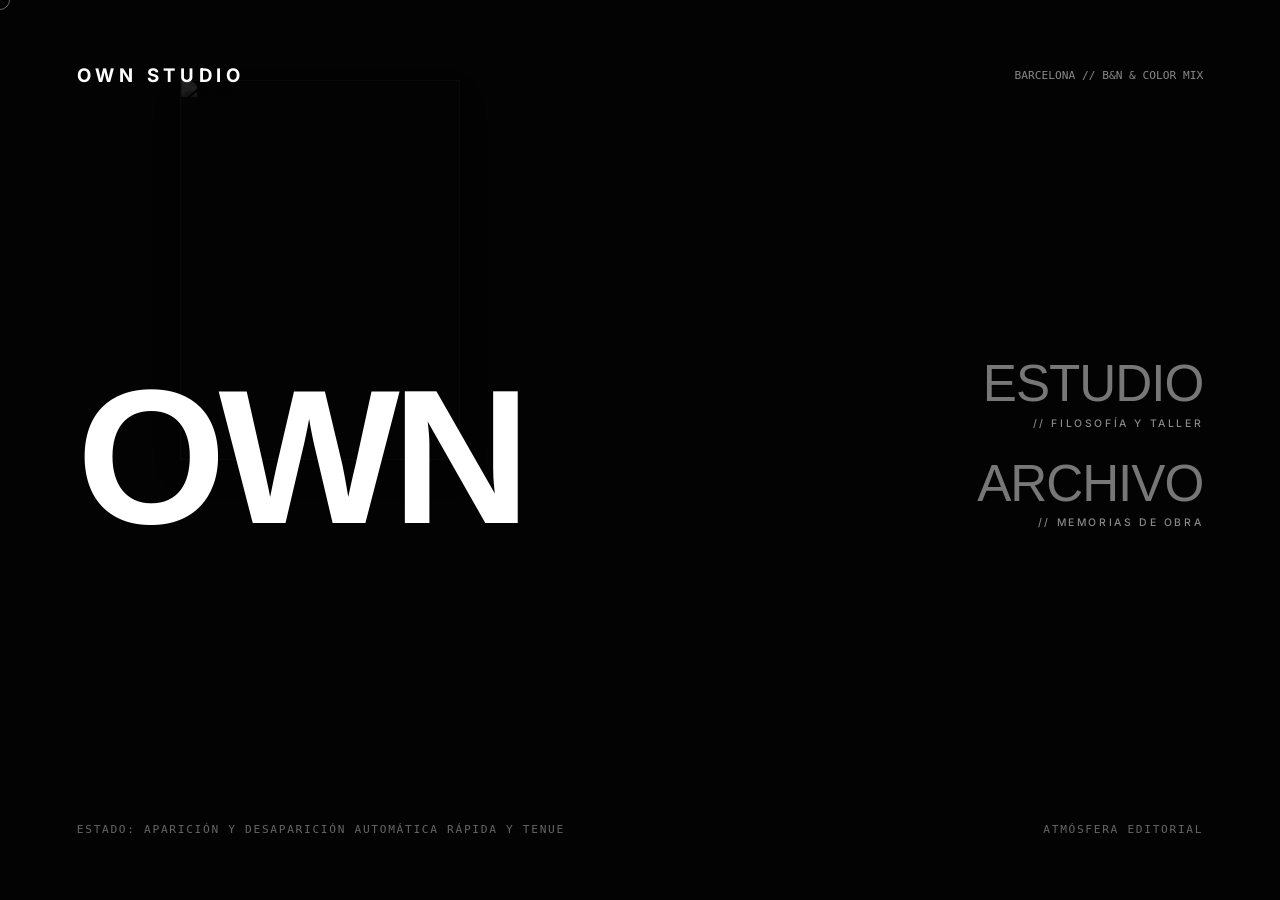
==== commit 063b291f: "Update index.html" ====
--- a/index.html
+++ b/index.html
@@ -7,7 +7,7 @@
   
   <link rel="preconnect" href="https://fonts.googleapis.com">
   <link rel="preconnect" href="https://fonts.gstatic.com" crossorigin>
-  <link href="https://fonts.googleapis.com/css2?family=Inter:wght@300;400;500;600&family=Space+Grotesk:wght@300;400;500;600;700&display=swap" rel="stylesheet">
+  <link href="https://fonts.googleapis.com/css2?family=Montserrat:wght@400;500;600;700&family=Inter:wght@300;400;500;600&display=swap" rel="stylesheet">
 
   <style>
     @font-face {
@@ -22,77 +22,67 @@
     
     html, body { 
       font-family: 'Inter', sans-serif; 
-      background-color: #050505; 
+      background-color: #030303; 
       color: #ffffff; 
-      width: 100vw; 
-      height: 100vh; 
-      overflow: hidden; 
+      width: 100%; 
+      min-height: 100vh;
+      overflow-x: hidden;
       cursor: default;
     }
 
     button { background: none; border: none; color: inherit; font: inherit; cursor: pointer; }
 
-    /* --- CURSOR MAGNÉTICO INTERACTIVO --- */
+    /* --- CURSOR MAGNÉTICO CON ACENTO DE COLOR --- */
     .custom-cursor {
       position: fixed;
-      top: 0;
-      left: 0;
-      width: 24px;
-      height: 24px;
-      border: 1px solid rgba(255, 255, 255, 0.6);
+      top: 0; left: 0;
+      width: 20px; height: 20px;
+      border: 1px solid rgba(255, 255, 255, 0.4);
       border-radius: 50%;
       pointer-events: none;
       transform: translate(-50%, -50%);
-      transition: width 0.3s ease, height 0.3s ease, background-color 0.3s ease, border-color 0.3s ease;
+      transition: width 0.25s ease, height 0.25s ease, background-color 0.25s ease, border-color 0.25s ease;
       z-index: 99999;
       mix-blend-mode: difference;
     }
 
     body.hovering .custom-cursor {
-      width: 70px;
-      height: 70px;
-      background-color: #ffffff;
-      border-color: transparent;
-    }
-
-    .brand-logo {
-        font-family: 'Suisse Intl Trial Bold', 'Inter', sans-serif !important;
-        font-weight: 700 !important;
-        letter-spacing: 0.25em;
-        text-transform: uppercase;
-        color: #fff;
-        cursor: pointer;
-        transition: color 0.3s ease;
-    }
-    .brand-logo:hover { color: #3b42c4; }
-
-    /* --- GESTIÓN DE VISTAS --- */
+      width: 55px; height: 55px;
+      background-color: #93c5fd; 
+      border-color: #93c5fd;
+    }
+
+    /* --- SISTEMA DE PÁGINAS INDEPENDIENTES --- */
     .page-section { 
       display: none; 
-      width: 100vw; 
-      height: 100vh; 
+      width: 100%; 
+      min-height: 100vh; 
+      background-color: #ffffff; 
+      color: #0f0f0f;
       position: absolute;
       top: 0;
       left: 0;
-      background-color: #ffffff; 
-      color: #0f0f0f;
     }
     .page-section.active { 
-      display: flex; 
-    }
-
-    /* --- HOME INTERACTIVA Y SORPRESIVA --- */
+      display: block; 
+      position: relative;
+    }
+
     #section-home {
       background-color: #030303;
+      height: 100vh;
       display: flex;
       flex-direction: column;
       justify-content: space-between;
       padding: 5vw 6vw;
+      position: fixed;
+      inset: 0;
+      overflow: hidden;
+    }
+    #section-home.active {
       position: relative;
-      overflow: hidden;
-    }
-
-    /* Lienzo flotante de planos que siguen al mouse de forma sutil */
+    }
+
     .interactive-canvas-bg {
       position: absolute;
       inset: 0;
@@ -101,17 +91,101 @@
       overflow: hidden;
     }
 
+    /* IMÁGENES FLOTANTES EN HOME (Ajustadas para alternancia automática) */
     .floating-blueprint {
       position: absolute;
-      width: 320px;
-      height: 420px;
+      width: 280px; height: 380px;
       opacity: 0;
-      transform: scale(0.8) translate(-50%, -50%);
-      transition: opacity 0.5s ease, transform 0.2s cubic-bezier(0,0,0.2,1);
+      transform: scale(0.9) translate(-50%, -50%);
+      transition: opacity 0.5s ease, transform 0.5s cubic-bezier(0,0,0.2,1);
       object-fit: cover;
-      filter: grayscale(100%) contrast(120%);
-      border: 1px solid rgba(255,255,255,0.15);
-      box-shadow: 0 20px 40px rgba(0,0,0,0.8);
+      border: 1px solid rgba(255, 255, 255, 0.2);
+      box-shadow: 0 15px 30px rgba(0,0,0,0.8);
+      filter: grayscale(85%) contrast(110%);
+    }
+
+    /* Posiciones fijas relativas para que alternen ordenadamente en pantalla */
+    .floating-blueprint:nth-child(1) { top: 30%; left: 25%; }
+    .floating-blueprint:nth-child(2) { top: 60%; left: 75%; }
+    .floating-blueprint:nth-child(3) { top: 40%; left: 70%; }
+    .floating-blueprint:nth-child(4) { top: 65%; left: 30%; }
+
+    /* --- REGLA 1: ARCHIVO DE PROYECTOS (B&N POR DEFECTO -> HOVER AZUL SUAVE ORIGINAL) --- */
+    .project-card-thumb {
+      position: relative;
+      overflow: hidden;
+      background: #000;
+    }
+
+    .project-card-thumb img {
+      width: 100%; height: 100%;
+      object-fit: cover;
+      filter: grayscale(100%) brightness(0.95) contrast(115%);
+      transition: filter 0.8s ease, transform 0.8s cubic-bezier(0.16, 1, 0.3, 1);
+    }
+
+    .project-card-thumb::after {
+      content: '';
+      position: absolute;
+      inset: 0;
+      background: linear-gradient(135deg, rgba(147, 197, 253, 0.35) 0%, rgba(96, 165, 250, 0.15) 60%, rgba(15, 23, 42, 0.2) 100%);
+      mix-blend-mode: color;
+      opacity: 0; 
+      pointer-events: none;
+      transition: opacity 0.6s ease;
+    }
+
+    .project-card-item:hover .project-card-thumb img {
+      filter: grayscale(0%) brightness(1.02) contrast(105%); 
+      transform: scale(1.04);
+    }
+
+    .project-card-item:hover .project-card-thumb::after {
+      opacity: 1; 
+    }
+
+    /* --- REGLA 2: MEMORIA DE DETALLE --- */
+    .zoom-container {
+      position: relative;
+      overflow: hidden;
+      background: #000;
+    }
+
+    .zoom-container img {
+      width: 100%; height: 100%;
+      object-fit: cover;
+      transition: filter 0.8s ease, transform 0.8s cubic-bezier(0.16, 1, 0.3, 1);
+    }
+
+    .zoom-container.is-bw img {
+      filter: grayscale(100%) brightness(0.9) contrast(115%);
+    }
+    .zoom-container.is-bw:hover img {
+      filter: grayscale(70%) brightness(1) contrast(110%);
+      transform: scale(1.03);
+    }
+
+    .zoom-container.is-color img {
+      filter: grayscale(0%) brightness(1) contrast(100%);
+    }
+    .zoom-container.is-color:hover img {
+      transform: scale(1.03);
+    }
+
+    .team-img-small, .team-group-photo-container {
+      position: relative;
+      overflow: hidden;
+      background: #000;
+    }
+    .team-img-small img, .team-group-photo-container img {
+      width: 100%; height: 100%;
+      object-fit: cover;
+      filter: grayscale(100%) contrast(110%);
+      transition: filter 0.6s ease, transform 0.6s ease;
+    }
+    .team-card-compact:hover .team-img-small img, .team-group-photo-container:hover img {
+      filter: grayscale(0%);
+      transform: scale(1.03);
     }
 
     .home-content-wrapper {
@@ -128,6 +202,46 @@
       justify-content: space-between;
       align-items: center;
     }
+
+    .brand-logo {
+      font-family: 'Suisse Intl Trial Bold', 'Inter', sans-serif !important;
+      font-weight: 700 !important;
+      letter-spacing: 0.25em;
+      text-transform: uppercase;
+      color: #fff;
+      cursor: pointer;
+      transition: color 0.3s ease;
+    }
+    .brand-logo:hover { color: #93c5fd; }
+
+    .nav-bar { 
+      position: fixed; 
+      top: 0; left: 0; 
+      width: 100%; 
+      display: flex; 
+      justify-content: space-between; 
+      align-items: center; 
+      padding: 1.5rem 6vw; 
+      z-index: 10000; 
+      background: rgba(255, 255, 255, 0.95); 
+      backdrop-filter: blur(10px); 
+      -webkit-backdrop-filter: blur(10px); 
+      border-bottom: 1px solid rgba(0, 0, 0, 0.1);
+    }
+
+    body.light-mode .nav-bar .brand-logo { color: #000000 !important; }
+    body.light-mode .nav-bar .brand-logo:hover { color: #3b82f6 !important; }
+
+    .nav-back-btn { 
+      font-family: 'Inter', sans-serif; 
+      font-size: 0.75rem; 
+      font-weight: 500; 
+      text-transform: uppercase; 
+      letter-spacing: 0.15em; 
+      color: #444; 
+      transition: color 0.3s; 
+    }
+    .nav-back-btn:hover { color: #3b82f6; }
 
     .home-center-stage {
       display: flex;
@@ -159,7 +273,7 @@
       font-size: clamp(2rem, 4vw, 4.5rem);
       text-transform: uppercase;
       letter-spacing: -0.02em;
-      color: #555;
+      color: #777;
       cursor: pointer;
       transition: color 0.4s ease, transform 0.4s cubic-bezier(0.16, 1, 0.3, 1);
       position: relative;
@@ -171,218 +285,169 @@
       font-size: 0.65rem;
       letter-spacing: 0.25em;
       text-transform: uppercase;
-      color: #3b42c4;
+      color: #888;
       margin-top: 0.2rem;
       font-weight: 500;
+      transition: color 0.3s ease;
     }
 
     .interactive-link:hover {
-      color: #ffffff;
-      transform: translateX(-10px);
+      color: #93c5fd;
+      transform: translateX(-8px);
+    }
+
+    .interactive-link:hover span {
+      color: #93c5fd;
     }
 
     .home-status-bar {
       font-family: monospace;
       font-size: 0.7rem;
-      color: #444;
+      color: #666;
       letter-spacing: 0.15em;
       display: flex;
       justify-content: space-between;
     }
 
-    /* --- NAV GENERAL INTERIOR --- */
-    .nav-bar { 
-      position: fixed; 
-      top: 0; 
-      left: 0; 
-      width: 100%; 
-      display: flex; 
-      justify-content: space-between; 
-      align-items: center; 
-      padding: 1.5rem 6vw; 
-      z-index: 10000; 
-      background: rgba(255, 255, 255, 0.85); 
-      backdrop-filter: blur(10px); 
-      -webkit-backdrop-filter: blur(10px); 
-      pointer-events: none; 
-    }
-    .nav-bar > * { pointer-events: auto; }
-    .nav-bar .brand-logo { color: #000; }
-
-    .nav-back-btn { 
-        font-family: 'Inter', sans-serif; 
-        font-size: 0.75rem; 
-        font-weight: 500; 
-        text-transform: uppercase; 
-        letter-spacing: 0.15em; 
-        color: #666; 
-        transition: color 0.3s; 
-    }
-    .nav-back-btn:hover { color: #000; }
-
-    .scrollable-content-wrapper {
-      width: 100vw;
-      height: 100vh;
-      overflow-y: auto;
-      background-color: #ffffff;
-    }
-
     .section-inner { padding: 140px 6vw 100px 6vw; max-width: 1650px; margin: 0 auto; }
     
     .section-header-title { 
-      font-family: 'Inter', sans-serif;
+      font-family: 'Montserrat', sans-serif;
       font-size: clamp(2.5rem, 5vw, 4.5rem); 
       margin-bottom: 2rem; 
       text-transform: uppercase;
       font-weight: 600;
       letter-spacing: 0.03em;
+      color: #000000;
     }
     
     .section-intro-text { 
-        font-family: 'Inter', sans-serif; 
-        font-size: clamp(1.05rem, 1.4vw, 1.4rem); 
-        line-height: 1.8; 
-        color: #333; 
-        max-width: 900px; 
-        margin-bottom: 5rem; 
-        font-weight: 300;
+      font-family: 'Inter', sans-serif; 
+      font-size: clamp(1.05rem, 1.4vw, 1.4rem); 
+      line-height: 1.8; 
+      color: #333333; 
+      max-width: 900px; 
+      margin-bottom: 5rem; 
+      font-weight: 300;
     }
     
-    /* ESTUDIO */
     .team-group-photo-container {
       width: 100%;
-      height: 60vh;
-      overflow: hidden;
-      margin-bottom: 6rem;
-      background: #eee;
-    }
-    .team-group-photo-container img {
-      width: 100%;
-      height: 100%;
-      object-fit: cover;
-      filter: grayscale(100%);
-      transition: filter 0.8s ease, transform 1s ease;
-    }
-    .team-group-photo-container:hover img {
-      filter: grayscale(0%);
-      transform: scale(1.02);
-    }
-
-    .team-grid { display: grid; grid-template-columns: repeat(3, 1fr); gap: 4vw; }
-    .team-card { position: relative; }
-    .team-img-container { width: 100%; height: 45vh; overflow: hidden; background: #eee; margin-bottom: 1.5rem;}
-    .team-img-container img { width: 100%; height: 100%; object-fit: cover; filter: grayscale(100%); transition: transform 1s ease, filter 0.5s ease; }
-    .team-card:hover .team-img-container img { transform: scale(1.04); filter: grayscale(0%); }
+      height: 55vh;
+      margin-bottom: 5rem;
+    }
+
+    .team-grid-compact { 
+      display: grid; 
+      grid-template-columns: repeat(3, 1fr); 
+      gap: 3vw; 
+    }
+    .team-card-compact { position: relative; cursor: pointer; }
+    .team-img-small { width: 100%; height: 28vh; margin-bottom: 1rem; }
     
-    .team-name { font-family: 'Inter', sans-serif; font-size: 1.2rem; letter-spacing: 0.1em; text-transform: uppercase; font-weight: 600; }
-    .team-role { font-family: 'Inter', sans-serif; font-size: 0.8rem; letter-spacing: 0.05em; color: #666; margin-top: 0.5rem; text-transform: uppercase; font-weight: 400; }
-
-    /* PROYECTOS (4 COLUMNAS) */
-    #proyectos-radical {
+    .team-name { font-family: 'Montserrat', sans-serif; font-size: 1rem; letter-spacing: 0.08em; text-transform: uppercase; font-weight: 600; color: #000; }
+    .team-role { font-family: 'Inter', sans-serif; font-size: 0.75rem; color: #555; margin-top: 0.3rem; text-transform: uppercase; font-weight: 400; }
+
+    .projects-asymmetric-grid {
       display: grid;
-      grid-template-columns: repeat(4, 1fr);
-      gap: 120px 40px;
-      max-width: 1650px;
-      margin: 0 auto;
-    }
-
-    .columna-1 { display: flex; flex-direction: column; gap: 140px; }
-    .columna-2 { display: flex; flex-direction: column; gap: 140px; margin-top: 180px; }
-    .columna-3 { display: flex; flex-direction: column; gap: 140px; margin-top: 60px; }
-    .columna-4 { display: flex; flex-direction: column; gap: 140px; margin-top: 240px; }
-
-    .marco {
+      grid-template-columns: repeat(12, 1fr);
+      gap: 40px;
+      margin-top: 2rem;
+    }
+
+    .project-card-item {
       position: relative;
-      overflow: visible;
-      transition: z-index 0s;
-      width: 100%;
       cursor: pointer;
     }
-
-    .imagen-zoom {
-      width: 100%;
-      height: auto;
-      object-fit: cover;
-      filter: grayscale(100%);
-      transition: transform 0.6s cubic-bezier(0.16, 1, 0.3, 1), filter 0.5s ease, box-shadow 0.6s ease;
-      display: block;
-      position: relative;
-      z-index: 1;
-    }
-
-    .marco:hover { z-index: 100; }
-    .marco:hover .imagen-zoom {
-      transform: scale(1.25);
-      filter: grayscale(0%);
-      box-shadow: 0 35px 70px rgba(0,0,0,0.25);
-      z-index: 100;
-    }
-
-    .h-sm { height: 260px; }
-    .h-md { height: 380px; }
-    .h-lg { height: 500px; }
-
-    .meta { 
-      margin-top: 18px; 
-      font-family: 'Inter', sans-serif;
-      font-size: 0.7rem; 
-      letter-spacing: 0.2em; 
-      text-transform: uppercase; 
-      color: #111; 
+    
+    .p-item-1 { grid-column: span 7; }
+    .p-item-2 { grid-column: span 5; margin-top: 80px; }
+    .p-item-3 { grid-column: span 4; }
+    .p-item-4 { grid-column: span 8; margin-top: -60px; }
+    .p-item-5 { grid-column: span 6; }
+    .p-item-6 { grid-column: span 6; margin-top: 100px; }
+    .p-item-7 { grid-column: span 7; margin-top: -40px; }
+    .p-item-8 { grid-column: span 5; margin-top: 60px; }
+    .p-item-9 { grid-column: span 6; margin-top: 40px; }
+    .p-item-10 { grid-column: span 6; margin-top: -20px; }
+
+    .project-card-thumb {
+      width: 100%; height: 420px;
+    }
+    .p-item-1 .project-card-thumb { height: 520px; }
+    .p-item-4 .project-card-thumb { height: 480px; }
+    .p-item-7 .project-card-thumb { height: 450px; }
+
+    .project-card-item:hover .project-card-title {
+      color: #3b82f6;
+    }
+
+    .project-card-info {
+      margin-top: 1rem;
       display: flex;
       justify-content: space-between;
-      font-weight: 500;
-    }
-    .meta span { opacity: 0.4; }
-
-    /* DETALLE DE PROYECTO */
+      align-items: baseline;
+    }
+
+    .project-card-title {
+      font-family: 'Montserrat', sans-serif;
+      font-size: 1.15rem;
+      font-weight: 600;
+      text-transform: uppercase;
+      letter-spacing: 0.05em;
+      color: #000000;
+      transition: color 0.3s ease;
+    }
+
+    .project-card-loc {
+      font-family: 'Inter', sans-serif;
+      font-size: 0.75rem;
+      color: #666;
+      letter-spacing: 0.15em;
+      text-transform: uppercase;
+    }
+
     .project-detail-view {
-      font-family: 'Space Grotesk', sans-serif;
+      font-family: 'Inter', sans-serif;
       position: relative;
-      width: 100vw;
+      width: 100%;
       min-height: 3800px;
       background-color: #ffffff;
-      color: #111111;
-      overflow-x: hidden;
+      color: #000000;
     }
 
     .blueprint-top-guides {
       position: absolute;
       top: 0; left: 0;
-      width: 100vw; height: 35vw;
+      width: 100%; height: 35vw;
       background-image: 
-          linear-gradient(to right, rgba(0, 0, 0, 0.08) 1px, transparent 1px),
-          linear-gradient(to bottom, rgba(0, 0, 0, 0.08) 1px, transparent 1px);
+          linear-gradient(to right, rgba(0, 0, 0, 0.05) 1px, transparent 1px),
+          linear-gradient(to bottom, rgba(0, 0, 0, 0.05) 1px, transparent 1px);
       background-size: 4vw 4vw;
       pointer-events: none;
       z-index: 1;
     }
 
-    .reg-mark { position: absolute; font-family: monospace; font-size: 0.7rem; color: #666; letter-spacing: 0.1em; pointer-events: none; z-index: 2; }
-    .canvas-container { position: relative; width: 100vw; min-height: 3800px; padding: 5vw; z-index: 3; }
-    .header-block { position: absolute; top: 8vw; left: 10%; width: 26vw; max-width: 350px; font-size: 0.9rem; line-height: 1.6; }
-    .header-block strong { display: block; font-weight: 600; margin-bottom: 6px; }
-
-    .zoom-container { overflow: hidden; position: relative; }
-    .zoom-container img { width: 100%; height: 100%; object-fit: cover; display: block; transition: transform 0.8s cubic-bezier(0.25, 1, 0.5, 1); }
-    .zoom-container:hover img { transform: scale(1.25); }
+    .reg-mark { position: absolute; font-family: monospace; font-size: 0.7rem; color: #000000; letter-spacing: 0.1em; pointer-events: none; z-index: 2; }
+    .canvas-container { position: relative; width: 100%; min-height: 3800px; padding: 5vw; z-index: 3; }
+    .header-block { position: absolute; top: 8vw; left: 10%; width: 26vw; max-width: 350px; font-size: 0.9rem; line-height: 1.6; color: #333; }
+    .header-block strong { display: block; font-family: 'Montserrat', sans-serif; font-weight: 600; margin-bottom: 6px; color: #000; }
 
     .item-01 { position: absolute; top: 22vw; left: 10%; width: 22vw; height: 28vw; min-width: 220px; min-height: 280px; cursor: pointer; }
-    .item-01 img { filter: grayscale(100%) contrast(110%); }
 
     .blueprint-sketch-overlay {
-      position: absolute; inset: 0; background-color: #0d1b2a;
+      position: absolute; inset: 0; background-color: rgba(0, 0, 0, 0.85);
       display: flex; flex-direction: column; align-items: center; justify-content: center;
-      padding: 20px; opacity: 0; pointer-events: none; transition: opacity 0.5s ease; z-index: 4;
+      padding: 20px; opacity: 0; pointer-events: none; transition: opacity 0.4s ease; z-index: 4;
     }
     .item-01:hover .blueprint-sketch-overlay, .item-drawing-1:hover .blueprint-sketch-overlay, .item-drawing-2:hover .blueprint-sketch-overlay { opacity: 1; pointer-events: auto; }
-    .blueprint-sketch-overlay svg { width: 85%; height: 85%; stroke: #3b42c4; stroke-width: 1.5; fill: none; }
-    .blueprint-label { position: absolute; bottom: 12px; left: 15px; font-family: monospace; font-size: 0.65rem; color: #8ecae6; letter-spacing: 0.1em; text-transform: uppercase; }
-    .image-label { position: absolute; bottom: -28px; right: 0; font-size: 0.8rem; font-weight: 500; z-index: 5; }
-
-    .main-title { position: absolute; top: 25vw; left: 38%; font-size: clamp(2.5rem, 6vw, 5.5rem); font-weight: 700; letter-spacing: -0.04em; line-height: 0.95; text-transform: uppercase; }
-    .edge-element-left { position: absolute; top: 60vw; left: -40px; width: 28vw; height: 14vw; background: #fafafa; padding: 24px; display: flex; align-items: center; justify-content: flex-end; font-size: 0.85 font-weight: 500; }
-    .edge-element-right { position: absolute; top: 44vw; right: -40px; width: 30vw; height: 13vw; background: #fafafa; padding: 24px; display: flex; align-items: center; justify-content: flex-start; font-size: 0.85rem; font-weight: 500; }
+    .blueprint-sketch-overlay svg { width: 85%; height: 85%; stroke: #3b82f6; stroke-width: 1.2; fill: none; }
+    .blueprint-label { position: absolute; bottom: 12px; left: 15px; font-family: monospace; font-size: 0.65rem; color: #3b82f6; letter-spacing: 0.1em; text-transform: uppercase; }
+    .image-label { position: absolute; bottom: -28px; right: 0; font-size: 0.8rem; font-weight: 500; color: #666; z-index: 5; }
+
+    .main-title { position: absolute; top: 25vw; left: 38%; font-family: 'Montserrat', sans-serif; font-size: clamp(2.5rem, 6vw, 5.5rem); font-weight: 700; letter-spacing: -0.04em; line-height: 0.95; text-transform: uppercase; color: #000000; }
+    .edge-element-left { position: absolute; top: 60vw; left: -40px; width: 28vw; height: 14vw; background: #fcfcfc; border-left: 2px solid #000000; padding: 24px; display: flex; align-items: center; justify-content: flex-end; font-size: 0.85rem; font-weight: 500; color: #333; }
+    .edge-element-right { position: absolute; top: 44vw; right: -40px; width: 30vw; height: 13vw; background: #fcfcfc; border-right: 2px solid #000000; padding: 24px; display: flex; align-items: center; justify-content: flex-start; font-size: 0.85rem; font-weight: 500; color: #333; }
 
     .item-02 { position: absolute; top: 48vw; left: 42%; width: 22vw; height: 28vw; min-width: 220px; min-height: 280px; }
     .item-03 { position: absolute; top: 78vw; left: 42%; width: 22vw; height: 28vw; min-width: 220px; min-height: 280px; }
@@ -391,18 +456,14 @@
     .middle-right-card { position: absolute; top: 94vw; right: 12%; width: 20vw; height: 26vw; min-width: 200px; }
     .footer-section { position: absolute; top: 142vw; left: 5%; right: 5%; width: 90vw; height: 42vw; min-height: 420px; }
     .footer-image { position: relative; width: 100%; height: 100%; }
-    .footer-image img { width: 100%; height: 100%; object-fit: cover; display: block; }
-    .overflow-title { position: absolute; bottom: -3.5vw; left: 3vw; font-size: clamp(3rem, 9vw, 8.5rem); font-weight: 700; text-transform: uppercase; letter-spacing: -0.05em; z-index: 5; color: #111111; }
-
-    .reveal { opacity: 0; transform: translateY(90px) scale(0.96); filter: blur(4px); transition: opacity 1.2s cubic-bezier(0.16, 1, 0.3, 1), transform 1.2s cubic-bezier(0.16, 1, 0.3, 1), filter 1.2s cubic-bezier(0.16, 1, 0.3, 1); }
+    .overflow-title { position: absolute; bottom: -3.5vw; left: 3vw; font-family: 'Montserrat', sans-serif; font-size: clamp(3rem, 9vw, 8.5rem); font-weight: 700; text-transform: uppercase; letter-spacing: -0.05em; z-index: 5; color: #000000; }
+
+    .reveal { opacity: 0; transform: translateY(60px) scale(0.98); filter: blur(3px); transition: opacity 1s cubic-bezier(0.16, 1, 0.3, 1), transform 1s cubic-bezier(0.16, 1, 0.3, 1), filter 1s cubic-bezier(0.16, 1, 0.3, 1); }
     .reveal.active { opacity: 1; transform: translateY(0) scale(1); filter: blur(0px); }
 
-    @media (max-width: 1200px) {
-      #proyectos-radical { grid-template-columns: repeat(2, 1fr); gap: 80px; }
-      .columna-1, .columna-2, .columna-3, .columna-4 { margin-top: 0 !important; gap: 80px; }
-    }
     @media (max-width: 1000px) {
-      .team-grid { grid-template-columns: repeat(2, 1fr); gap: 6vw;}
+      .team-grid-compact { grid-template-columns: repeat(1, 1fr); gap: 4vw; }
+      .projects-asymmetric-grid { display: flex; flex-direction: column; gap: 40px; }
       .home-center-stage { flex-direction: column; align-items: flex-start; gap: 3rem; }
       .home-interactive-menu { text-align: left; }
     }
@@ -413,20 +474,19 @@
   <!-- Cursor Personalizado -->
   <div class="custom-cursor" id="cursor"></div>
 
-  <!-- 1. HOME INTERACTIVA Y SORPRESIVA -->
+  <!-- 1. HOME INTERACTIVA -->
   <section id="section-home" class="page-section active">
-    <!-- Lienzo interactivo trasero con imágenes que siguen al mouse -->
     <div class="interactive-canvas-bg" id="canvasBg">
-      <img src="img/CLARODELUZ/clarodeluz-1.jpg" class="floating-blueprint" data-index="0" alt="Blueprint">
-      <img src="img/INFINITA/infinita-1.jpg" class="floating-blueprint" data-index="1" alt="Blueprint">
-      <img src="img/BRISA/brisa-2.jpg" class="floating-blueprint" data-index="2" alt="Blueprint">
-      <img src="img/JP/jp-1.jpg" class="floating-blueprint" data-index="3" alt="Blueprint">
+      <img src="https://images.unsplash.com/photo-1600585154340-be6161a56a0c?q=80&w=1400&auto=format&fit=crop" class="floating-blueprint" data-index="0" alt="Blueprint">
+      <img src="https://images.unsplash.com/photo-1600607687939-ce8a6c25118c?q=80&w=1400&auto=format&fit=crop" class="floating-blueprint" data-index="1" alt="Blueprint">
+      <img src="https://images.unsplash.com/photo-1600566753190-17f0baa2a6c3?q=80&w=1400&auto=format&fit=crop" class="floating-blueprint" data-index="2" alt="Blueprint">
+      <img src="https://images.unsplash.com/photo-1600596542815-ffad4c1539a9?q=80&w=1400&auto=format&fit=crop" class="floating-blueprint" data-index="3" alt="Blueprint">
     </div>
 
     <div class="home-content-wrapper">
       <div class="home-top-bar">
-        <h3 class="brand-logo" data-hover>OWN STUDIO</h3>
-        <div style="font-family: monospace; font-size: 0.7rem; color: #777;">BARCELONA // SYNC. 2026</div>
+        <h3 class="brand-logo" data-hover onclick="switchSection('home')">OWN STUDIO</h3>
+        <div style="font-family: monospace; font-size: 0.7rem; color: #888;">BARCELONA // B&N & COLOR MIX</div>
       </div>
 
       <div class="home-center-stage">
@@ -444,264 +504,288 @@
       </div>
 
       <div class="home-status-bar">
-        <span>ESTADO: ACTIVO // MESA DE TRABAJO DIGITAL</span>
-        <span>MOVER CURSOR PARA EXPLORAR</span>
+        <span>ESTADO: APARICIÓN Y DESAPARICIÓN AUTOMÁTICA RÁPIDA Y TENUE</span>
+        <span>ATMÓSFERA EDITORIAL</span>
       </div>
     </div>
   </section>
 
   <!-- 2. SECCIÓN ESTUDIO -->
   <section id="section-estudio" class="page-section">
-    <div class="scrollable-content-wrapper">
-      <nav class="nav-bar">
-        <h3 class="brand-logo" onclick="switchSection('home')">OWN</h3>
-        <button class="nav-back-btn" onclick="switchSection('home')">← Volver al Inicio</button>
-      </nav>
-      <div class="section-inner">
-        <h2 class="section-header-title">El Estudio</h2>
-        <p class="section-intro-text">
-          Fundado bajo la premisa de la síntesis formal, OWN Studio concibe cada proyecto como un ejercicio de reducción y proporción rigurosa, donde la materia se expresa con honestidad estructural.
-        </p>
-
-        <div class="team-group-photo-container">
-          <img src="img/imagen.jpg" alt="Equipo OWN al completo">
-        </div>
-
-        <div class="team-grid">
-          <div class="team-card">
-            <div class="team-img-container"><img src="https://images.unsplash.com/photo-1534528741775-53994a69daeb?q=80&w=800" alt="Elena Vance"></div>
-            <div class="team-info">
-              <h4 class="team-name">Elena Vance</h4>
-              <p class="team-role">Socia Fundadora / Dirección Creativa</p>
-            </div>
-          </div>
-          <div class="team-card">
-            <div class="team-img-container"><img src="https://images.unsplash.com/photo-1507003211169-0a1dd7228f2d?q=80&w=800" alt="Marc Aureli"></div>
-            <div class="team-info">
-              <h4 class="team-name">Marc Aureli</h4>
-              <p class="team-role">Socio Fundador / Dirección Técnica</p>
-            </div>
-          </div>
-          <div class="team-card">
-            <div class="team-img-container"><img src="https://images.unsplash.com/photo-1573496359142-b8d87734a5a2?q=80&w=800" alt="Sofía Larsson"></div>
-            <div class="team-info">
-              <h4 class="team-name">Sofía Larsson</h4>
-              <p class="team-role">Arquitecta Senior</p>
-            </div>
-          </div>
+    <nav class="nav-bar">
+      <h3 class="brand-logo" onclick="switchSection('home')">OWN</h3>
+      <button class="nav-back-btn" onclick="switchSection('home')">← Volver al Inicio</button>
+    </nav>
+    <div class="section-inner">
+      <h2 class="section-header-title">El Estudio</h2>
+      <p class="section-intro-text">
+        Bajo los principios de nuestro manifiesto material, OWN Studio concibe la arquitectura a través de la tensión formal y la honestidad constructiva, combinando acabados naturales con matices cromáticos selectos.
+      </p>
+
+      <div class="team-group-photo-container">
+        <img src="https://images.unsplash.com/photo-1497366216548-37526070297c?q=80&w=1600&auto=format&fit=crop" alt="Equipo OWN al completo">
+      </div>
+
+      <div class="team-grid-compact">
+        <div class="team-card-compact">
+          <div class="team-img-small"><img src="https://images.unsplash.com/photo-1534528741775-53994a69daeb?q=80&w=800" alt="Elena Vance"></div>
+          <h4 class="team-name">Elena Vance</h4>
+          <p class="team-role">Socia Fundadora / Dirección Creativa</p>
+        </div>
+        <div class="team-card-compact">
+          <div class="team-img-small"><img src="https://images.unsplash.com/photo-1507003211169-0a1dd7228f2d?q=80&w=800" alt="Marc Aureli"></div>
+          <h4 class="team-name">Marc Aureli</h4>
+          <p class="team-role">Socio Fundador / Dirección Técnica</p>
+        </div>
+        <div class="team-card-compact">
+          <div class="team-img-small"><img src="https://images.unsplash.com/photo-1573496359142-b8d87734a5a2?q=80&w=800" alt="Sofía Larsson"></div>
+          <h4 class="team-name">Sofía Larsson</h4>
+          <p class="team-role">Arquitecta Senior</p>
         </div>
       </div>
     </div>
   </section>
 
-  <!-- 3. SECCIÓN PROYECTOS (4 COLUMNAS) -->
+  <!-- 3. SECCIÓN PROYECTOS -->
   <section id="section-proyectos" class="page-section">
-    <div class="scrollable-content-wrapper">
-      <nav class="nav-bar">
-        <h3 class="brand-logo" onclick="switchSection('home')">OWN</h3>
-        <button class="nav-back-btn" onclick="switchSection('home')">← Volver al Inicio</button>
-      </nav>
-      <div class="section-inner">
-        <h2 class="section-header-title">Archivo de Proyectos</h2>
-        
-        <div id="proyectos-radical">
-          <div class="columna-1">
-            <div class="marco" onclick="openProjectDetail(1)">
-              <img src="img/CLARODELUZ/clarodeluz-1.jpg" alt="Casa Claro de Luz" class="imagen-zoom h-lg">
-              <div class="meta"><span>01</span> Casa Claro de Luz</div>
-            </div>
-            <div class="marco" onclick="openProjectDetail(5)">
-              <img src="img/BRISADELUZ/brisadeluz-1.jpg" alt="Casa Brisa de Luz" class="imagen-zoom h-sm">
-              <div class="meta"><span>05</span> Casa Brisa de Luz</div>
-            </div>
-            <div class="marco" onclick="openProjectDetail(9)">
-              <img src="img/FUYU/fuyu-2.jpg" alt="Casa FUYU" class="imagen-zoom h-md">
-              <div class="meta"><span>09</span> Casa FUYU</div>
-            </div>
-          </div>
-
-          <div class="columna-2">
-            <div class="marco" onclick="openProjectDetail(2)">
-              <img src="img/INFINITA/infinita-1.jpg" alt="CASA INFINITA" class="imagen-zoom h-md">
-              <div class="meta"><span>02</span> CASA INFINITA</div>
-            </div>
-            <div class="marco" onclick="openProjectDetail(6)">
-              <img src="img/JP/jp-1.jpg" alt="Casa Claroscuro" class="imagen-zoom h-lg">
-              <div class="meta"><span>06</span> Casa Claroscuro</div>
-            </div>
-            <div class="marco" onclick="openProjectDetail(10)">
-              <img src="img/PASSACAGLIA/passacaglia-4.jpg" alt="Casa Passacaglia" class="imagen-zoom h-sm">
-              <div class="meta"><span>10</span> Casa Passacaglia</div>
-            </div>
-          </div>
-
-          <div class="columna-3">
-            <div class="marco" onclick="openProjectDetail(3)">
-              <img src="img/SANTQUIRZE/sq-1.jpg" alt="Casa Invertida" class="imagen-zoom h-sm">
-              <div class="meta"><span>03</span> Casa Invertida</div>
-            </div>
-            <div class="marco" onclick="openProjectDetail(7)">
-              <img src="img/VILACLARA/vilaclara-1.jpg" alt="Casa Vilaclara" class="imagen-zoom h-md">
-              <div class="meta"><span>07</span> Casa Vilaclara</div>
-            </div>
-            <div class="marco" onclick="openProjectDetail(11)">
-              <img src="img/TARADELL/tara-2.jpg" alt="Casa Taradell" class="imagen-zoom h-lg">
-              <div class="meta"><span>11</span> Casa Taradell</div>
-            </div>
-          </div>
-
-          <div class="columna-4">
-            <div class="marco" onclick="openProjectDetail(4)">
-              <img src="img/BRISA/brisa-2.jpg" alt="Brisa del Alba" class="imagen-zoom h-lg">
-              <div class="meta"><span>04</span> Brisa del Alba</div>
-            </div>
-            <div class="marco" onclick="openProjectDetail(8)">
-              <img src="img/cancabasa.jpg" alt="Cancabasa" class="imagen-zoom h-sm">
-              <div class="meta"><span>08</span> Cancabasa</div>
-            </div>
-            <div class="marco" onclick="openProjectDetail(12)">
-              <img src="img/miralpeix.jpg" alt="Miralpeix" class="imagen-zoom h-md">
-              <div class="meta"><span>12</span> Miralpeix</div>
-            </div>
-          </div>
-        </div>
-
+    <nav class="nav-bar">
+      <h3 class="brand-logo" onclick="switchSection('home')">OWN</h3>
+      <button class="nav-back-btn" onclick="switchSection('home')">← Volver al Inicio</button>
+    </nav>
+    <div class="section-inner">
+      <h2 class="section-header-title">Archivo de Proyectos</h2>
+      
+      <div class="projects-asymmetric-grid">
+        <div class="project-card-item p-item-1" onclick="openProjectDetail(1)">
+          <div class="project-card-thumb"><img src="https://images.unsplash.com/photo-1600585154340-be6161a56a0c?q=80&w=1400&auto=format&fit=crop" alt="Torre en Conill"></div>
+          <div class="project-card-info">
+            <span class="project-card-title">Torre en Conill</span>
+            <span class="project-card-loc">Valencia</span>
+          </div>
+        </div>
+
+        <div class="project-card-item p-item-2" onclick="openProjectDetail(2)">
+          <div class="project-card-thumb"><img src="https://images.unsplash.com/photo-1600607687939-ce8a6c25118c?q=80&w=1400&auto=format&fit=crop" alt="Villa Pedralbes"></div>
+          <div class="project-card-info">
+            <span class="project-card-title">Villa Pedralbes</span>
+            <span class="project-card-loc">Barcelona</span>
+          </div>
+        </div>
+
+        <div class="project-card-item p-item-3" onclick="openProjectDetail(3)">
+          <div class="project-card-thumb"><img src="https://images.unsplash.com/photo-1600566753190-17f0baa2a6c3?q=80&w=1400&auto=format&fit=crop" alt="Residencia Brava"></div>
+          <div class="project-card-info">
+            <span class="project-card-title">Residencia Brava</span>
+            <span class="project-card-loc">Girona</span>
+          </div>
+        </div>
+
+        <div class="project-card-item p-item-4" onclick="openProjectDetail(4)">
+          <div class="project-card-thumb"><img src="https://images.unsplash.com/photo-1600596542815-ffad4c1539a9?q=80&w=1400&auto=format&fit=crop" alt="Refugio Hormigón"></div>
+          <div class="project-card-info">
+            <span class="project-card-title">Refugio Hormigón</span>
+            <span class="project-card-loc">Alicante</span>
+          </div>
+        </div>
+
+        <div class="project-card-item p-item-5" onclick="openProjectDetail(5)">
+          <div class="project-card-thumb"><img src="https://images.unsplash.com/photo-1600585154526-990dced4db0d?q=80&w=1400&auto=format&fit=crop" alt="Casa Claro de Luz"></div>
+          <div class="project-card-info">
+            <span class="project-card-title">Casa Claro de Luz</span>
+            <span class="project-card-loc">Besalú</span>
+          </div>
+        </div>
+
+        <div class="project-card-item p-item-6" onclick="openProjectDetail(6)">
+          <div class="project-card-thumb"><img src="https://images.unsplash.com/photo-1600607687920-4e2a09cf159d?q=80&w=1400&auto=format&fit=crop" alt="Casa Claroscuro"></div>
+          <div class="project-card-info">
+            <span class="project-card-title">Casa Claroscuro</span>
+            <span class="project-card-loc">Sarrià</span>
+          </div>
+        </div>
+
+        <div class="project-card-item p-item-7" onclick="openProjectDetail(7)">
+          <div class="project-card-thumb"><img src="https://images.unsplash.com/photo-1600566753376-12c8ab7fb75b?q=80&w=1400&auto=format&fit=crop" alt="Pabellón Empordà"></div>
+          <div class="project-card-info">
+            <span class="project-card-title">Pabellón Empordà</span>
+            <span class="project-card-loc">Costa Brava</span>
+          </div>
+        </div>
+
+        <div class="project-card-item p-item-8" onclick="openProjectDetail(8)">
+          <div class="project-card-thumb"><img src="https://images.unsplash.com/photo-1600585154340-be6161a56a0c?q=80&w=1400&auto=format&fit=crop" alt="Casa Minimal Sitges"></div>
+          <div class="project-card-info">
+            <span class="project-card-title">Casa Minimal Sitges</span>
+            <span class="project-card-loc">Sitges</span>
+          </div>
+        </div>
+
+        <div class="project-card-item p-item-9" onclick="openProjectDetail(9)">
+          <div class="project-card-thumb"><img src="https://images.unsplash.com/photo-1600607687939-ce8a6c25118c?q=80&w=1400&auto=format&fit=crop" alt="Casa Linde"></div>
+          <div class="project-card-info">
+            <span class="project-card-title">Casa Linde</span>
+            <span class="project-card-loc">Madrid</span>
+          </div>
+        </div>
+
+        <div class="project-card-item p-item-10" onclick="openProjectDetail(10)">
+          <div class="project-card-thumb"><img src="https://images.unsplash.com/photo-1600566753190-17f0baa2a6c3?q=80&w=1400&auto=format&fit=crop" alt="Pabellón Linde Norte"></div>
+          <div class="project-card-info">
+            <span class="project-card-title">Pabellón Linde Norte</span>
+            <span class="project-card-loc">Asturias</span>
+          </div>
+        </div>
+      </div>
+
+    </div>
+  </section>
+
+  <!-- 4. VISTA DE DETALLE DE PROYECTO -->
+  <section id="section-project-detail" class="page-section">
+    <nav class="nav-bar">
+      <h3 class="brand-logo" onclick="switchSection('home')">OWN</h3>
+      <button class="nav-back-btn" onclick="switchSection('proyectos')">← Volver al Archivo</button>
+    </nav>
+
+    <div class="project-detail-view">
+      <div class="blueprint-top-guides"></div>
+      <div class="reg-mark" style="top: 20px; left: 20px;" id="det-ref">+ REF. 01 // ARCHIVE</div>
+      <div class="reg-mark" style="top: 20px; right: 100px;">SCALE 1:100</div>
+
+      <div class="canvas-container">
+        <div class="header-block reveal">
+          <strong id="det-subtitle">ESTUDIO / MEMORIA DESCRIPTIVA</strong>
+          Geometría de precisión, contrastes y materialidad natural.
+        </div>
+
+        <div class="item-01 zoom-container is-bw reveal" style="transition-delay: 0.1s;">
+          <img id="det-img-1" src="" alt="Proyecto Arquitectura 01">
+          <div class="blueprint-sketch-overlay">
+            <svg viewBox="0 0 200 250">
+              <rect x="25" y="30" width="150" height="190" stroke-dasharray="4 2" />
+              <line x1="25" y1="90" x2="175" y2="90" />
+              <line x1="25" y1="160" x2="175" y2="160" />
+              <circle cx="132" cy="125" r="22" />
+            </svg>
+            <div class="blueprint-label">ELEVACIÓN_01 [B&N]</div>
+          </div>
+          <div class="image-label">01 [B&N]</div>
+        </div>
+
+        <div class="main-title reveal" id="det-title" style="transition-delay: 0.2s;">NOMBRE</div>
+
+        <div class="edge-element-left reveal" style="transition-delay: 0.15s;"><span>[ PLANTA NORTE ]</span></div>
+        <div class="edge-element-right reveal" style="transition-delay: 0.1s;"><span>AXIS_02 // SECCIÓN TRANSVERSAL</span></div>
+
+        <div class="item-02 zoom-container is-color reveal">
+          <img id="det-img-2" src="" alt="Proyecto Arquitectura 02">
+          <div class="image-label">02 [COLOR]</div>
+        </div>
+
+        <div class="item-03 zoom-container is-bw reveal">
+          <img id="det-img-3" src="" alt="Proyecto Arquitectura 03">
+          <div class="image-label">03 [B&N]</div>
+        </div>
+
+        <div class="middle-right-card zoom-container is-color reveal">
+          <img id="det-img-4" src="" alt="Detalle Constructivo">
+          <div class="image-label">04 [COLOR]</div>
+        </div>
+
+        <div class="item-drawing-1 zoom-container is-bw reveal" style="transition-delay: 0.15s;">
+          <img id="det-drawing-1" src="" alt="Croquis Técnico 01">
+          <div class="blueprint-sketch-overlay">
+            <svg viewBox="0 0 300 200"><rect x="20" y="20" width="260" height="160" stroke-dasharray="5 3" /><circle cx="150" cy="100" r="45" /></svg>
+            <div class="blueprint-label">DIAGRAMA</div>
+          </div>
+          <div class="image-label">CROQUIS 01 [B&N]</div>
+        </div>
+
+        <div class="item-drawing-2 zoom-container is-color reveal" style="transition-delay: 0.2s;">
+          <img id="det-drawing-2" src="" alt="Croquis Técnico 02">
+          <div class="blueprint-sketch-overlay">
+            <svg viewBox="0 0 300 200"><circle cx="150" cy="100" r="70" stroke-dasharray="3 3" /></svg>
+            <div class="blueprint-label">SECCIÓN</div>
+          </div>
+          <div class="image-label">CROQUIS 02 [COLOR]</div>
+        </div>
+
+        <div class="footer-section reveal">
+          <div class="footer-image zoom-container is-bw">
+            <img id="det-img-footer" src="" alt="Memoria Final de Proyecto">
+            <div class="overflow-title" id="det-overflow-title">OWN</div>
+          </div>
+        </div>
       </div>
     </div>
   </section>
 
-  <!-- 4. VISTA DE DETALLE DE PROYECTO -->
-  <section id="section-project-detail" class="page-section">
-    <div class="scrollable-content-wrapper">
-      <nav class="nav-bar">
-        <h3 class="brand-logo" onclick="switchSection('home')">OWN</h3>
-        <button class="nav-back-btn" onclick="switchSection('proyectos')">← Volver al Archivo</button>
-      </nav>
-
-      <div class="project-detail-view">
-        <div class="blueprint-top-guides"></div>
-        <div class="reg-mark" style="top: 20px; left: 20px;" id="det-ref">+ REF. 01 // MATRIZ 15X10</div>
-        <div class="reg-mark" style="top: 20px; right: 100px;">SCALE 1:100</div>
-
-        <div class="canvas-container">
-          <div class="header-block reveal">
-            <strong id="det-subtitle">ESTUDIO / MATRIZ 15X10</strong>
-            Geometría de precisión, detalles constructivos y proporciones espaciales.
-          </div>
-
-          <div class="item-01 zoom-container reveal" style="transition-delay: 0.1s;">
-            <img id="det-img-1" src="" alt="Proyecto Arquitectura 01">
-            <div class="blueprint-sketch-overlay">
-              <svg viewBox="0 0 200 250">
-                <rect x="25" y="30" width="150" height="190" stroke-dasharray="4 2" />
-                <line x1="25" y1="90" x2="175" y2="90" />
-                <line x1="25" y1="160" x2="175" y2="160" />
-                <circle cx="132" cy="125" r="22" />
-              </svg>
-              <div class="blueprint-label">ELEVACIÓN_01</div>
-            </div>
-            <div class="image-label">01</div>
-          </div>
-
-          <div class="main-title reveal" id="det-title" style="transition-delay: 0.2s;">NOMBRE</div>
-
-          <div class="edge-element-left reveal" style="transition-delay: 0.15s;"><span>[ PLANTA NORTE // 15.4M ]</span></div>
-          <div class="edge-element-right reveal" style="transition-delay: 0.1s;"><span>AXIS_02 // SECCIÓN TRANSVERSAL</span></div>
-
-          <div class="item-02 zoom-container reveal"><img id="det-img-2" src="" alt="Proyecto Arquitectura 02"><div class="image-label">02</div></div>
-          <div class="item-03 zoom-container reveal"><img id="det-img-3" src="" alt="Proyecto Arquitectura 03"><div class="image-label">03</div></div>
-          <div class="middle-right-card zoom-container reveal"><img id="det-img-4" src="" alt="Detalle Constructivo"><div class="image-label">04</div></div>
-
-          <div class="item-drawing-1 zoom-container reveal" style="transition-delay: 0.15s;">
-            <img id="det-drawing-1" src="" alt="Dibujo Técnico 01">
-            <div class="blueprint-sketch-overlay">
-              <svg viewBox="0 0 300 200"><rect x="20" y="20" width="260" height="160" stroke-dasharray="5 3" /><circle cx="150" cy="100" r="45" /></svg>
-              <div class="blueprint-label">DIAGRAMA</div>
-            </div>
-            <div class="image-label">DIBUJO 01</div>
-          </div>
-
-          <div class="item-drawing-2 zoom-container reveal" style="transition-delay: 0.2s;">
-            <img id="det-drawing-2" src="" alt="Dibujo Técnico 02">
-            <div class="blueprint-sketch-overlay">
-              <svg viewBox="0 0 300 200"><circle cx="150" cy="100" r="70" stroke-dasharray="3 3" /></svg>
-              <div class="blueprint-label">SECCIÓN</div>
-            </div>
-            <div class="image-label">DIBUJO 02</div>
-          </div>
-
-          <div class="footer-section reveal">
-            <div class="footer-image">
-              <img id="det-img-footer" src="" alt="Gran Edificio Arquitectura Color">
-              <div class="overflow-title" id="det-overflow-title">BIABIA BLA</div>
-            </div>
-          </div>
-        </div>
-      </div>
-    </div>
-  </section>
-
   <script>
     const projectDatabase = {
-      1: { title: "Casa Claro de Luz", subtitle: "BESALÚ, ESPAÑA / 480 M²", ref: "+ REF. 01 // CLARO DE LUZ", img1: "img/CLARODELUZ/clarodeluz-1.jpg", img2: "img/CLARODELUZ/clarodeluz-2.jpg", img3: "img/CLARODELUZ/clarodeluz-3.jpg", img4: "img/CLARODELUZ/clarodeluz-5.jpg", drawing1: "img/CLARODELUZ/croquisclaro-1.jpg", drawing2: "img/CLARODELUZ/croquisclaro-2.jpg", footerImg: "img/CLARODELUZ/clarodeluz-6.jpg", overflow: "CLARO LUZ" },
-      2: { title: "Casa Infinita", subtitle: "BARCELONA, ESPAÑA / 320 M²", ref: "+ REF. 02 // INFINITA", img1: "img/INFINITA/infinita-1.jpg", img2: "img/INFINITA/infinita-2.jpg", img3: "img/INFINITA/infinita-5.jpg", img4: "img/INFINITA/infinita-7.jpg", drawing1: "img/INFINITA/infinita-2.jpg", drawing2: "img/INFINITA/infinita-5.jpg", footerImg: "img/INFINITA/infinita-1.jpg", overflow: "INFINITA" },
-      3: { title: "Casa Invertida", subtitle: "SANT QUIRZE, ESPAÑA / 290 M²", ref: "+ REF. 03 // INVERTIDA", img1: "img/SANTQUIRZE/sq-1.jpg", img2: "img/SANTQUIRZE/sq-2.jpg", img3: "img/SANTQUIRZE/sq-3.jpg", img4: "img/SANTQUIRZE/sq-5.jpg", drawing1: "img/SANTQUIRZE/sq-2.jpg", drawing2: "img/SANTQUIRZE/sq-3.jpg", footerImg: "img/SANTQUIRZE/sq-1.jpg", overflow: "INVERTIDA" },
-      4: { title: "Brisa del Alba", subtitle: "CANYELLES, ESPAÑA / 440 M²", ref: "+ REF. 04 // BRISA", img1: "img/BRISA/brisa-2.jpg", img2: "img/BRISA/brisa-3.jpg", img3: "img/BRISA/brisa-4.jpg", img4: "img/BRISA/brisa-6.jpg", drawing1: "img/BRISA/brisa-3.jpg", drawing2: "img/BRISA/brisa-4.jpg", footerImg: "img/BRISA/brisa-2.jpg", overflow: "BRISA ALBA" },
-      5: { title: "Casa Brisa de Luz", subtitle: "SANT PERE DE RIBES / 650 M²", ref: "+ REF. 05 // BRISA LUZ", img1: "img/BRISADELUZ/brisadeluz-1.jpg", img2: "img/BRISADELUZ/brisadeluz-3.jpg", img3: "img/BRISADELUZ/brisadeluz-4.jpg", img4: "img/BRISADELUZ/brisadeluz-1.jpg", drawing1: "img/BRISADELUZ/brisadeluz-3.jpg", drawing2: "img/BRISADELUZ/brisadeluz-4.jpg", footerImg: "img/BRISADELUZ/brisadeluz-1.jpg", overflow: "BRISA LUZ" },
-      6: { title: "Casa Claroscuro", subtitle: "SARRIÀ, BARCELONA / 750 M²", ref: "+ REF. 06 // CLAROSCURO", img1: "img/JP/jp-1.jpg", img2: "img/JP/jp-2.jpg", img3: "img/JP/jp-3.jpg", img4: "img/JP/jp-4.jpg", drawing1: "img/JP/jp-2.jpg", drawing2: "img/JP/jp-3.jpg", footerImg: "img/JP/jp-1.jpg", overflow: "CLAROSCURO" },
-      7: { title: "Casa Vilaclara", subtitle: "CANYELLES, ESPAÑA / 600 M²", ref: "+ REF. 07 // VILACLARA", img1: "img/VILACLARA/vilaclara-1.jpg", img2: "img/VILACLARA/vilaclara-3.jpg", img3: "img/VILACLARA/vilaclara-1.jpg", img4: "img/VILACLARA/vilaclara-3.jpg", drawing1: "img/VILACLARA/vilaclara-3.jpg", drawing2: "img/VILACLARA/vilaclara-1.jpg", footerImg: "img/VILACLARA/vilaclara-1.jpg", overflow: "VILACLARA" },
-      8: { title: "Casa Cancabasa", subtitle: "CÁDIZ, ESPAÑA / 820 M²", ref: "+ REF. 08 // CANCABASA", img1: "img/cancabasa.jpg", img2: "https://images.unsplash.com/photo-1600585154526-990dced4db0d?w=2000", img3: "https://images.unsplash.com/photo-1600607687939-ce8a6c25118c?w=2000", img4: "img/cancabasa.jpg", drawing1: "img/cancabasa.jpg", drawing2: "img/cancabasa.jpg", footerImg: "img/cancabasa.jpg", overflow: "CANCABASA" },
-      9: { title: "Casa FUYU", subtitle: "SANT FELIU / 410 M²", ref: "+ REF. 09 // FUYU", img1: "img/FUYU/fuyu-2.jpg", img2: "img/FUYU/fuyu-4.jpg", img3: "img/FUYU/fuyu-1.jpg", img4: "img/FUYU/fuyu-3.jpg", drawing1: "img/FUYU/fuyu-4.jpg", drawing2: "img/FUYU/fuyu-1.jpg", footerImg: "img/FUYU/fuyu-2.jpg", overflow: "FUYU" },
-      10: { title: "Casa Passacaglia", subtitle: "BARCELONA, ESPAÑA / 520 M²", ref: "+ REF. 10 // PASSACAGLIA", img1: "img/PASSACAGLIA/passacaglia-4.jpg", img2: "img/PASSACAGLIA/passacaglia-5.jpg", img3: "img/PASSACAGLIA/passacaglia-2.jpg", img4: "img/PASSACAGLIA/passacaglia-3.jpg", drawing1: "img/PASSACAGLIA/passacaglia-5.jpg", drawing2: "img/PASSACAGLIA/passacaglia-2.jpg", footerImg: "img/PASSACAGLIA/passacaglia-4.jpg", overflow: "PASSACAGLIA" },
-      11: { title: "Casa Taradell", subtitle: "MÁLAGA, ESPAÑA / 510 M²", ref: "+ REF. 11 // TARADELL", img1: "img/TARADELL/tara-2.jpg", img2: "img/TARADELL/tara-4.jpg", img3: "img/TARADELL/tara-1.jpg", img4: "img/TARADELL/tara-3.jpg", drawing1: "img/TARADELL/tara-4.jpg", drawing2: "img/TARADELL/tara-1.jpg", footerImg: "img/TARADELL/tara-2.jpg", overflow: "TARADELL" },
-      12: { title: "Casa Miralpeix", subtitle: "BILBAO, ESPAÑA / 890 M²", ref: "+ REF. 12 // MIRALPEIX", img1: "img/miralpeix.jpg", img2: "https://images.unsplash.com/photo-1600607687939-ce8a6c25118c?w=2000", img3: "https://images.unsplash.com/photo-1600585154526-990dced4db0d?w=2000", img4: "img/miralpeix.jpg", drawing1: "img/miralpeix.jpg", drawing2: "img/miralpeix.jpg", footerImg: "img/miralpeix.jpg", overflow: "MIRALPEIX" }
+      1: { title: "Torre en Conill", subtitle: "VALENCIA, ESPAÑA / 480 M²", ref: "+ REF. 01 // TORRE EN CONILL", img1: "https://images.unsplash.com/photo-1600585154340-be6161a56a0c?q=80&w=1400&auto=format&fit=crop", img2: "https://images.unsplash.com/photo-1600566753190-17f0baa2a6c3?q=80&w=1400&auto=format&fit=crop", img3: "https://images.unsplash.com/photo-1600596542815-ffad4c1539a9?q=80&w=1400&auto=format&fit=crop", img4: "https://images.unsplash.com/photo-1600607687939-ce8a6c25118c?q=80&w=1400&auto=format&fit=crop", drawing1: "https://images.unsplash.com/photo-1600585154526-990dced4db0d?q=80&w=1400&auto=format&fit=crop", drawing2: "https://images.unsplash.com/photo-1600566753376-12c8ab7fb75b?q=80&w=1400&auto=format&fit=crop", footerImg: "https://images.unsplash.com/photo-1600585154340-be6161a56a0c?q=80&w=1400&auto=format&fit=crop", overflow: "TORRE CONILL" },
+      2: { title: "Villa Pedralbes", subtitle: "BARCELONA, ESPAÑA / 620 M²", ref: "+ REF. 02 // PEDRALBES", img1: "https://images.unsplash.com/photo-1600607687939-ce8a6c25118c?q=80&w=1400&auto=format&fit=crop", img2: "https://images.unsplash.com/photo-1600585154340-be6161a56a0c?q=80&w=1400&auto=format&fit=crop", img3: "https://images.unsplash.com/photo-1600596542815-ffad4c1539a9?q=80&w=1400&auto=format&fit=crop", img4: "https://images.unsplash.com/photo-1600566753190-17f0baa2a6c3?q=80&w=1400&auto=format&fit=crop", drawing1: "https://images.unsplash.com/photo-1600566753376-12c8ab7fb75b?q=80&w=1400&auto=format&fit=crop", drawing2: "https://images.unsplash.com/photo-1600585154526-990dced4db0d?q=80&w=1400&auto=format&fit=crop", footerImg: "https://images.unsplash.com/photo-1600607687939-ce8a6c25118c?q=80&w=1400&auto=format&fit=crop", overflow: "PEDRALBES" },
+      3: { title: "Residencia Brava", subtitle: "GIRONA, ESPAÑA / 390 M²", ref: "+ REF. 03 // BRAVA", img1: "https://images.unsplash.com/photo-1600566753190-17f0baa2a6c3?q=80&w=1400&auto=format&fit=crop", img2: "https://images.unsplash.com/photo-1600607687939-ce8a6c25118c?q=80&w=1400&auto=format&fit=crop", img3: "https://images.unsplash.com/photo-1600585154340-be6161a56a0c?q=80&w=1400&auto=format&fit=crop", img4: "https://images.unsplash.com/photo-1600596542815-ffad4c1539a9?q=80&w=1400&auto=format&fit=crop", drawing1: "https://images.unsplash.com/photo-1600585154526-990dced4db0d?q=80&w=1400&auto=format&fit=crop", drawing2: "https://images.unsplash.com/photo-1600566753376-12c8ab7fb75b?q=80&w=1400&auto=format&fit=crop", footerImg: "https://images.unsplash.com/photo-1600566753190-17f0baa2a6c3?q=80&w=1400&auto=format&fit=crop", overflow: "BRAVA" },
+      4: { title: "Refugio Hormigón", subtitle: "ALICANTE, ESPAÑA / 310 M²", ref: "+ REF. 04 // HORMIGÓN", img1: "https://images.unsplash.com/photo-1600596542815-ffad4c1539a9?q=80&w=1400&auto=format&fit=crop", img2: "https://images.unsplash.com/photo-1600585154340-be6161a56a0c?q=80&w=1400&auto=format&fit=crop", img3: "https://images.unsplash.com/photo-1600607687939-ce8a6c25118c?q=80&w=1400&auto=format&fit=crop", img4: "https://images.unsplash.com/photo-1600566753190-17f0baa2a6c3?q=80&w=1400&auto=format&fit=crop", drawing1: "https://images.unsplash.com/photo-1600566753376-12c8ab7fb75b?q=80&w=1400&auto=format&fit=crop", drawing2: "https://images.unsplash.com/photo-1600585154526-990dced4db0d?q=80&w=1400&auto=format&fit=crop", footerImg: "https://images.unsplash.com/photo-1600596542815-ffad4c1539a9?q=80&w=1400&auto=format&fit=crop", overflow: "HORMIGÓN" },
+      5: { title: "Casa Claro de Luz", subtitle: "BESALÚ, ESPAÑA / 450 M²", ref: "+ REF. 05 // CLARO DE LUZ", img1: "https://images.unsplash.com/photo-1600585154526-990dced4db0d?q=80&w=1400&auto=format&fit=crop", img2: "https://images.unsplash.com/photo-1600596542815-ffad4c1539a9?q=80&w=1400&auto=format&fit=crop", img3: "https://images.unsplash.com/photo-1600607687939-ce8a6c25118c?q=80&w=1400&auto=format&fit=crop", img4: "https://images.unsplash.com/photo-1600585154340-be6161a56a0c?q=80&w=1400&auto=format&fit=crop", drawing1: "https://images.unsplash.com/photo-1600566753376-12c8ab7fb75b?q=80&w=1400&auto=format&fit=crop", drawing2: "https://images.unsplash.com/photo-1600585154526-990dced4db0d?q=80&w=1400&auto=format&fit=crop", footerImg: "https://images.unsplash.com/photo-1600585154526-990dced4db0d?q=80&w=1400&auto=format&fit=crop", overflow: "CLARO LUZ" },
+      6: { title: "Casa Claroscuro", subtitle: "SARRIÀ, BARCELONA / 510 M²", ref: "+ REF. 06 // CLAROSCURO", img1: "https://images.unsplash.com/photo-1600607687920-4e2a09cf159d?q=80&w=1400&auto=format&fit=crop", img2: "https://images.unsplash.com/photo-1600585154340-be6161a56a0c?q=80&w=1400&auto=format&fit=crop", img3: "https://images.unsplash.com/photo-1600566753190-17f0baa2a6c3?q=80&w=1400&auto=format&fit=crop", img4: "https://images.unsplash.com/photo-1600596542815-ffad4c1539a9?q=80&w=1400&auto=format&fit=crop", drawing1: "https://images.unsplash.com/photo-1600566753376-12c8ab7fb75b?q=80&w=1400&auto=format&fit=crop", drawing2: "https://images.unsplash.com/photo-1600585154526-990dced4db0d?q=80&w=1400&auto=format&fit=crop", footerImg: "https://images.unsplash.com/photo-1600607687920-4e2a09cf159d?q=80&w=1400&auto=format&fit=crop", overflow: "CLAROSCURO" },
+      7: { title: "Pabellón Empordà", subtitle: "COSTA BRAVA, GIRONA / 280 M²", ref: "+ REF. 07 // EMPORDÀ", img1: "https://images.unsplash.com/photo-1600566753376-12c8ab7fb75b?q=80&w=1400&auto=format&fit=crop", img2: "https://images.unsplash.com/photo-1600585154340-be6161a56a0c?q=80&w=1400&auto=format&fit=crop", img3: "https://images.unsplash.com/photo-1600596542815-ffad4c1539a9?q=80&w=1400&auto=format&fit=crop", img4: "https://images.unsplash.com/photo-1600607687939-ce8a6c25118c?q=80&w=1400&auto=format&fit=crop", drawing1: "https://images.unsplash.com/photo-1600585154526-990dced4db0d?q=80&w=1400&auto=format&fit=crop", drawing2: "https://images.unsplash.com/photo-1600566753190-17f0baa2a6c3?q=80&w=1400&auto=format&fit=crop", footerImg: "https://images.unsplash.com/photo-1600566753376-12c8ab7fb75b?q=80&w=1400&auto=format&fit=crop", overflow: "EMPORDÀ" },
+      8: { title: "Casa Minimal Sitges", subtitle: "SITGES, BARCELONA / 410 M²", ref: "+ REF. 08 // SITGES", img1: "https://images.unsplash.com/photo-1600585154340-be6161a56a0c?q=80&w=1400&auto=format&fit=crop", img2: "https://images.unsplash.com/photo-1600607687939-ce8a6c25118c?q=80&w=1400&auto=format&fit=crop", img3: "https://images.unsplash.com/photo-1600566753190-17f0baa2a6c3?q=80&w=1400&auto=format&fit=crop", img4: "https://images.unsplash.com/photo-1600596542815-ffad4c1539a9?q=80&w=1400&auto=format&fit=crop", drawing1: "https://images.unsplash.com/photo-1600566753376-12c8ab7fb75b?q=80&w=1400&auto=format&fit=crop", drawing2: "https://images.unsplash.com/photo-1600585154526-990dced4db0d?q=80&w=1400&auto=format&fit=crop", footerImg: "https://images.unsplash.com/photo-1600585154340-be6161a56a0c?q=80&w=1400&auto=format&fit=crop", overflow: "SITGES" },
+      9: { title: "Casa Linde", subtitle: "MADRID, ESPAÑA / 500 M²", ref: "+ REF. 09 // LINDE", img1: "https://images.unsplash.com/photo-1600607687939-ce8a6c25118c?q=80&w=1400&auto=format&fit=crop", img2: "https://images.unsplash.com/photo-1600585154340-be6161a56a0c?q=80&w=1400&auto=format&fit=crop", img3: "https://images.unsplash.com/photo-1600566753190-17f0baa2a6c3?q=80&w=1400&auto=format&fit=crop", img4: "https://images.unsplash.com/photo-1600596542815-ffad4c1539a9?q=80&w=1400&auto=format&fit=crop", drawing1: "https://images.unsplash.com/photo-1600566753376-12c8ab7fb75b?q=80&w=1400&auto=format&fit=crop", drawing2: "https://images.unsplash.com/photo-1600585154526-990dced4db0d?q=80&w=1400&auto=format&fit=crop", footerImg: "https://images.unsplash.com/photo-1600607687939-ce8a6c25118c?q=80&w=1400&auto=format&fit=crop", overflow: "LINDE" },
+      10: { title: "Pabellón Linde Norte", subtitle: "ASTURIAS, ESPAÑA / 340 M²", ref: "+ REF. 10 // LINDE NORTE", img1: "https://images.unsplash.com/photo-1600566753190-17f0baa2a6c3?q=80&w=1400&auto=format&fit=crop", img2: "https://images.unsplash.com/photo-1600607687939-ce8a6c25118c?q=80&w=1400&auto=format&fit=crop", img3: "https://images.unsplash.com/photo-1600585154340-be6161a56a0c?q=80&w=1400&auto=format&fit=crop", img4: "https://images.unsplash.com/photo-1600596542815-ffad4c1539a9?q=80&w=1400&auto=format&fit=crop", drawing1: "https://images.unsplash.com/photo-1600585154526-990dced4db0d?q=80&w=1400&auto=format&fit=crop", drawing2: "https://images.unsplash.com/photo-1600566753376-12c8ab7fb75b?q=80&w=1400&auto=format&fit=crop", footerImg: "https://images.unsplash.com/photo-1600566753190-17f0baa2a6c3?q=80&w=1400&auto=format&fit=crop", overflow: "LINDE NORTE" }
     };
 
-    // --- LÓGICA DE INTERACCIÓN DEL MOUSE Y HOME ---
     const cursor = document.getElementById('cursor');
     const blueprints = document.querySelectorAll('.floating-blueprint');
     const homeSection = document.getElementById('section-home');
 
+    // Movimiento básico solo del cursor personalizado (sin atar las imágenes al mouse)
     window.addEventListener('mousemove', (e) => {
       cursor.style.left = e.clientX + 'px';
       cursor.style.top = e.clientY + 'px';
-
-      if (homeSection.classList.contains('active')) {
-        // Distribuir de forma aleatoria/suave los planos ocultos según la posición del cursor
-        blueprints.forEach((bp, index) => {
-          const speed = (index + 1) * 0.04;
-          const x = e.clientX + (index % 2 === 0 ? 1 : -1) * 120 + (Math.sin(e.clientX * speed) * 40);
-          const y = e.clientY + (index > 1 ? 1 : -1) * 90 + (Math.cos(e.clientY * speed) * 40);
-          
-          bp.style.left = x + 'px';
-          bp.style.top = y + 'px';
-        });
-      }
     });
 
-    // Activar efecto hover en elementos interactivos
     document.querySelectorAll('[data-hover], .interactive-link, .brand-logo').forEach(el => {
       el.addEventListener('mouseenter', () => document.body.classList.add('hovering'));
       el.addEventListener('mouseleave', () => document.body.classList.remove('hovering'));
     });
 
-    // Mostrar un plano aleatorio al mover el cursor por la home de forma dinámica
+    // LÓGICA DE APARICIÓN Y DESAPARICIÓN ALTERNADA AUTOMÁTICA (RÁPIDA Y TENUE)
     let activeBlueprintIndex = 0;
-    homeSection.addEventListener('mousemove', () => {
-      if(Math.random() < 0.1) {
-        blueprints.forEach(bp => bp.style.opacity = '0');
-        blueprints[activeBlueprintIndex].style.opacity = '0.35';
+
+    function rotateBlueprints() {
+      // Ocultar todas las imágenes primero
+      blueprints.forEach(bp => {
+        bp.style.opacity = '0';
+        bp.style.transform = 'scale(0.9) translate(-50%, -50%)';
+      });
+
+      // Mostrar únicamente la imagen actual con opacidad muy tenue (0.12)
+      if (homeSection.classList.contains('active')) {
+        blueprints[activeBlueprintIndex].style.opacity = '0.12'; 
+        blueprints[activeBlueprintIndex].style.transform = 'scale(1) translate(-50%, -50%)';
+        
+        // Pasar a la siguiente imagen en el ciclo
         activeBlueprintIndex = (activeBlueprintIndex + 1) % blueprints.length;
       }
-    });
+    }
+
+    // Intervalo ajustado a 1200ms (1.2 segundos) para mayor velocidad
+    setInterval(rotateBlueprints, 1200);
+    rotateBlueprints();
 
     function switchSection(sectionId) {
       document.querySelectorAll('.page-section').forEach(sec => sec.classList.remove('active'));
       const target = document.getElementById('section-' + sectionId);
+      
       if(target) {
         target.classList.add('active');
-        const scroller = target.querySelector('.scrollable-content-wrapper');
-        if(scroller) scroller.scrollTop = 0;
+        window.scrollTo(0, 0);
+
+        if (sectionId === 'home') {
+          document.body.classList.remove('light-mode');
+        } else {
+          document.body.classList.add('light-mode');
+        }
       }
     }
 
@@ -710,7 +794,7 @@
       if(!p) return;
 
       document.getElementById('det-ref').innerText = p.ref;
-      document.getElementById('det-subtitle').innerHTML = `<strong>ESTUDIO / MATRIZ 15X10</strong>${p.subtitle}`;
+      document.getElementById('det-subtitle').innerHTML = `<strong>ESTUDIO / MEMORIA DESCRIPTIVA</strong>${p.subtitle}`;
       document.getElementById('det-title').innerText = p.title;
       document.getElementById('det-img-1').src = p.img1;
       document.getElementById('det-img-2').src = p.img2;
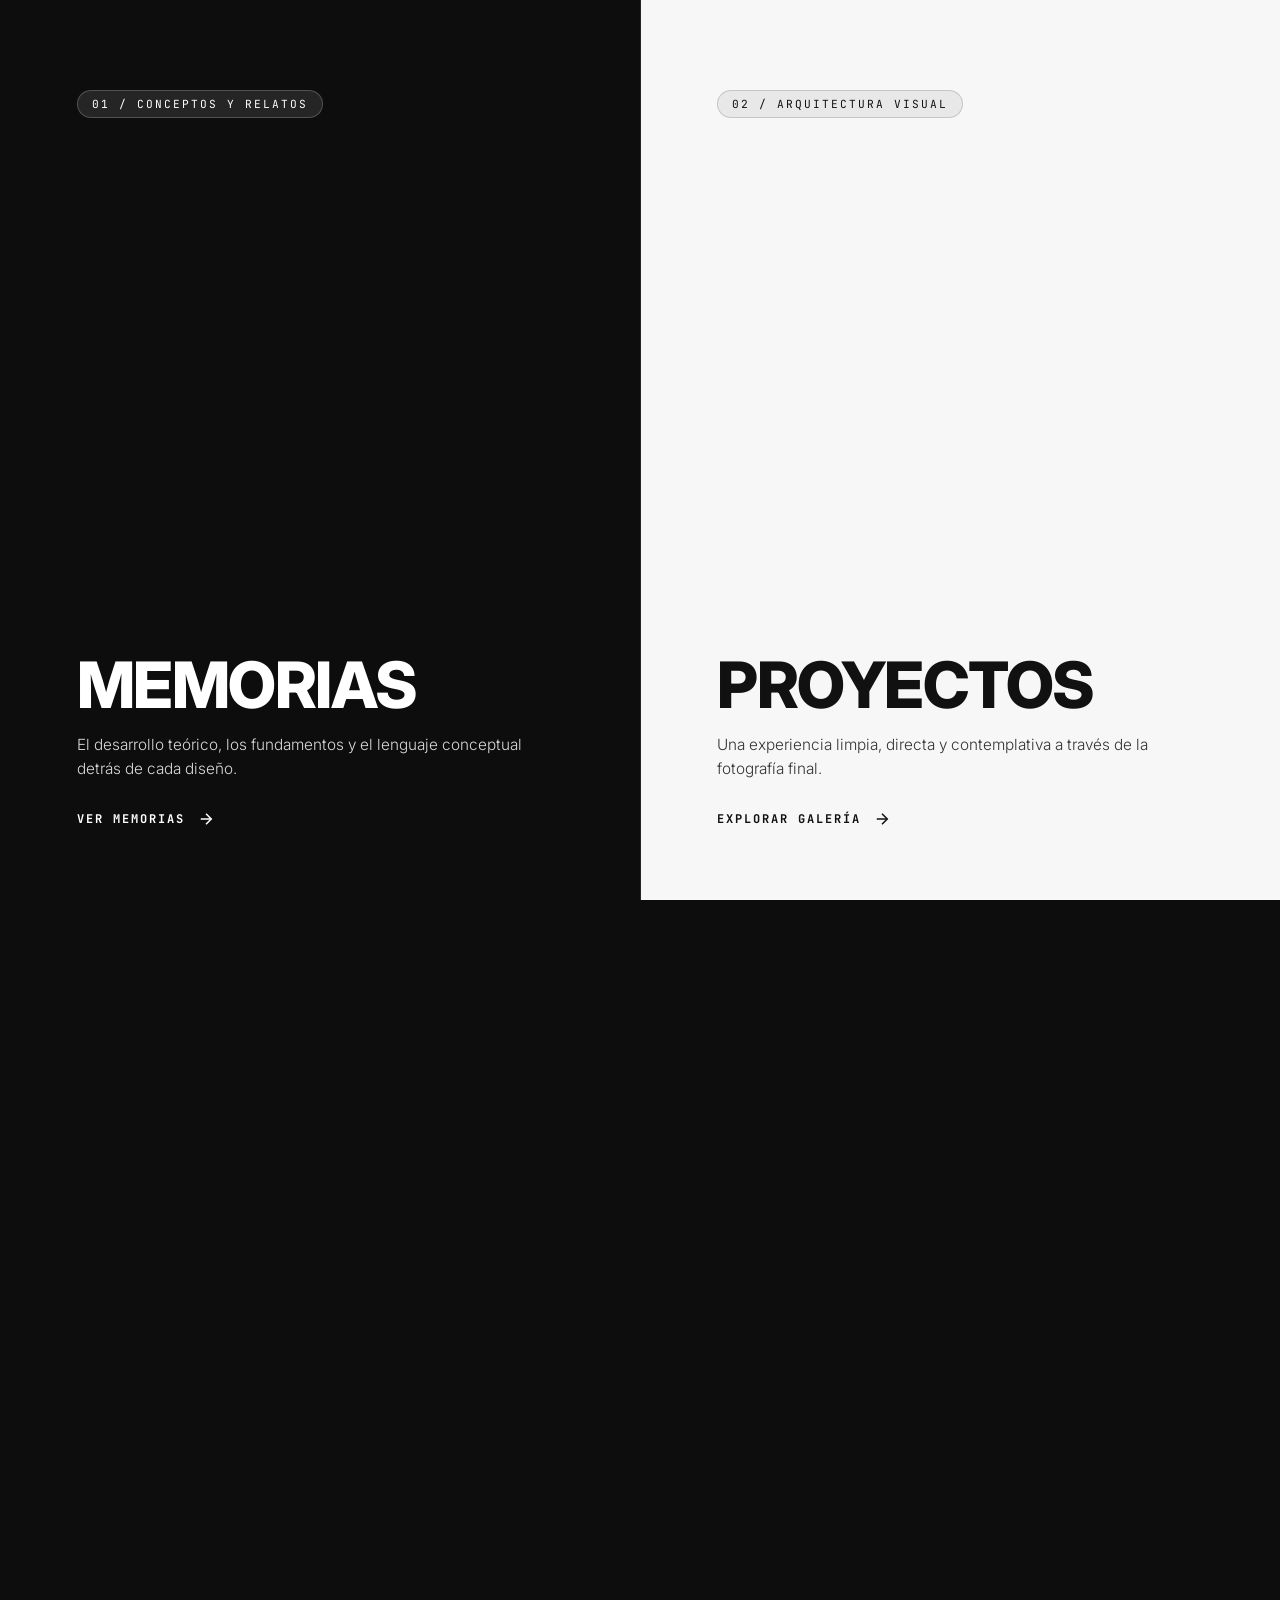
==== commit 947cac1d: "Update index.html" ====
--- a/index.html
+++ b/index.html
@@ -1,827 +1,1275 @@
 <!DOCTYPE html>
 <html lang="es">
 <head>
-  <meta charset="UTF-8">
-  <meta name="viewport" content="width=device-width, initial-scale=1.0">
-  <title>OWN Studio — Arquitectura & Diseño</title>
-  
-  <link rel="preconnect" href="https://fonts.googleapis.com">
-  <link rel="preconnect" href="https://fonts.gstatic.com" crossorigin>
-  <link href="https://fonts.googleapis.com/css2?family=Montserrat:wght@400;500;600;700&family=Inter:wght@300;400;500;600&display=swap" rel="stylesheet">
-
-  <style>
-    @font-face {
-      font-family: 'Suisse Intl Trial Bold';
-      src: local('SwissTypefaces Suisse'), local('SuisseIntl-Bold'), url('https://cdn.jsdelivr.net/gh/swisstypefaces/trial@main/SuisseIntl-Bold.woff2') format('woff2');
-      font-weight: 700;
-      font-style: normal;
-      font-display: swap;
-    }
-
-    * { margin: 0; padding: 0; box-sizing: border-box; -webkit-font-smoothing: antialiased; }
-    
-    html, body { 
-      font-family: 'Inter', sans-serif; 
-      background-color: #030303; 
-      color: #ffffff; 
-      width: 100%; 
-      min-height: 100vh;
-      overflow-x: hidden;
-      cursor: default;
-    }
-
-    button { background: none; border: none; color: inherit; font: inherit; cursor: pointer; }
-
-    /* --- CURSOR MAGNÉTICO CON ACENTO DE COLOR --- */
-    .custom-cursor {
-      position: fixed;
-      top: 0; left: 0;
-      width: 20px; height: 20px;
-      border: 1px solid rgba(255, 255, 255, 0.4);
-      border-radius: 50%;
-      pointer-events: none;
-      transform: translate(-50%, -50%);
-      transition: width 0.25s ease, height 0.25s ease, background-color 0.25s ease, border-color 0.25s ease;
-      z-index: 99999;
-      mix-blend-mode: difference;
-    }
-
-    body.hovering .custom-cursor {
-      width: 55px; height: 55px;
-      background-color: #93c5fd; 
-      border-color: #93c5fd;
-    }
-
-    /* --- SISTEMA DE PÁGINAS INDEPENDIENTES --- */
-    .page-section { 
-      display: none; 
-      width: 100%; 
-      min-height: 100vh; 
-      background-color: #ffffff; 
-      color: #0f0f0f;
-      position: absolute;
-      top: 0;
-      left: 0;
-    }
-    .page-section.active { 
-      display: block; 
-      position: relative;
-    }
-
-    #section-home {
-      background-color: #030303;
-      height: 100vh;
-      display: flex;
-      flex-direction: column;
-      justify-content: space-between;
-      padding: 5vw 6vw;
-      position: fixed;
-      inset: 0;
-      overflow: hidden;
-    }
-    #section-home.active {
-      position: relative;
-    }
-
-    .interactive-canvas-bg {
-      position: absolute;
-      inset: 0;
-      pointer-events: none;
-      z-index: 1;
-      overflow: hidden;
-    }
-
-    /* IMÁGENES FLOTANTES EN HOME (Ajustadas para alternancia automática) */
-    .floating-blueprint {
-      position: absolute;
-      width: 280px; height: 380px;
-      opacity: 0;
-      transform: scale(0.9) translate(-50%, -50%);
-      transition: opacity 0.5s ease, transform 0.5s cubic-bezier(0,0,0.2,1);
-      object-fit: cover;
-      border: 1px solid rgba(255, 255, 255, 0.2);
-      box-shadow: 0 15px 30px rgba(0,0,0,0.8);
-      filter: grayscale(85%) contrast(110%);
-    }
-
-    /* Posiciones fijas relativas para que alternen ordenadamente en pantalla */
-    .floating-blueprint:nth-child(1) { top: 30%; left: 25%; }
-    .floating-blueprint:nth-child(2) { top: 60%; left: 75%; }
-    .floating-blueprint:nth-child(3) { top: 40%; left: 70%; }
-    .floating-blueprint:nth-child(4) { top: 65%; left: 30%; }
-
-    /* --- REGLA 1: ARCHIVO DE PROYECTOS (B&N POR DEFECTO -> HOVER AZUL SUAVE ORIGINAL) --- */
-    .project-card-thumb {
-      position: relative;
-      overflow: hidden;
-      background: #000;
-    }
-
-    .project-card-thumb img {
-      width: 100%; height: 100%;
-      object-fit: cover;
-      filter: grayscale(100%) brightness(0.95) contrast(115%);
-      transition: filter 0.8s ease, transform 0.8s cubic-bezier(0.16, 1, 0.3, 1);
-    }
-
-    .project-card-thumb::after {
-      content: '';
-      position: absolute;
-      inset: 0;
-      background: linear-gradient(135deg, rgba(147, 197, 253, 0.35) 0%, rgba(96, 165, 250, 0.15) 60%, rgba(15, 23, 42, 0.2) 100%);
-      mix-blend-mode: color;
-      opacity: 0; 
-      pointer-events: none;
-      transition: opacity 0.6s ease;
-    }
-
-    .project-card-item:hover .project-card-thumb img {
-      filter: grayscale(0%) brightness(1.02) contrast(105%); 
-      transform: scale(1.04);
-    }
-
-    .project-card-item:hover .project-card-thumb::after {
-      opacity: 1; 
-    }
-
-    /* --- REGLA 2: MEMORIA DE DETALLE --- */
-    .zoom-container {
-      position: relative;
-      overflow: hidden;
-      background: #000;
-    }
-
-    .zoom-container img {
-      width: 100%; height: 100%;
-      object-fit: cover;
-      transition: filter 0.8s ease, transform 0.8s cubic-bezier(0.16, 1, 0.3, 1);
-    }
-
-    .zoom-container.is-bw img {
-      filter: grayscale(100%) brightness(0.9) contrast(115%);
-    }
-    .zoom-container.is-bw:hover img {
-      filter: grayscale(70%) brightness(1) contrast(110%);
-      transform: scale(1.03);
-    }
-
-    .zoom-container.is-color img {
-      filter: grayscale(0%) brightness(1) contrast(100%);
-    }
-    .zoom-container.is-color:hover img {
-      transform: scale(1.03);
-    }
-
-    .team-img-small, .team-group-photo-container {
-      position: relative;
-      overflow: hidden;
-      background: #000;
-    }
-    .team-img-small img, .team-group-photo-container img {
-      width: 100%; height: 100%;
-      object-fit: cover;
-      filter: grayscale(100%) contrast(110%);
-      transition: filter 0.6s ease, transform 0.6s ease;
-    }
-    .team-card-compact:hover .team-img-small img, .team-group-photo-container:hover img {
-      filter: grayscale(0%);
-      transform: scale(1.03);
-    }
-
-    .home-content-wrapper {
-      position: relative;
-      z-index: 3;
-      display: flex;
-      flex-direction: column;
-      height: 100%;
-      justify-content: space-between;
-    }
-
-    .home-top-bar {
-      display: flex;
-      justify-content: space-between;
-      align-items: center;
-    }
-
-    .brand-logo {
-      font-family: 'Suisse Intl Trial Bold', 'Inter', sans-serif !important;
-      font-weight: 700 !important;
-      letter-spacing: 0.25em;
-      text-transform: uppercase;
-      color: #fff;
-      cursor: pointer;
-      transition: color 0.3s ease;
-    }
-    .brand-logo:hover { color: #93c5fd; }
-
-    .nav-bar { 
-      position: fixed; 
-      top: 0; left: 0; 
-      width: 100%; 
-      display: flex; 
-      justify-content: space-between; 
-      align-items: center; 
-      padding: 1.5rem 6vw; 
-      z-index: 10000; 
-      background: rgba(255, 255, 255, 0.95); 
-      backdrop-filter: blur(10px); 
-      -webkit-backdrop-filter: blur(10px); 
-      border-bottom: 1px solid rgba(0, 0, 0, 0.1);
-    }
-
-    body.light-mode .nav-bar .brand-logo { color: #000000 !important; }
-    body.light-mode .nav-bar .brand-logo:hover { color: #3b82f6 !important; }
-
-    .nav-back-btn { 
-      font-family: 'Inter', sans-serif; 
-      font-size: 0.75rem; 
-      font-weight: 500; 
-      text-transform: uppercase; 
-      letter-spacing: 0.15em; 
-      color: #444; 
-      transition: color 0.3s; 
-    }
-    .nav-back-btn:hover { color: #3b82f6; }
-
-    .home-center-stage {
-      display: flex;
-      justify-content: space-between;
-      align-items: flex-end;
-      width: 100%;
-      padding-bottom: 3vh;
-    }
-
-    .home-huge-title {
-      font-family: 'Suisse Intl Trial Bold', sans-serif;
-      font-size: clamp(5rem, 15vw, 15rem);
-      line-height: 0.75;
-      letter-spacing: -0.04em;
-      text-transform: uppercase;
-      color: #ffffff;
-      user-select: none;
-    }
-
-    .home-interactive-menu {
-      display: flex;
-      flex-direction: column;
-      gap: 1.5rem;
-      text-align: right;
-    }
-
-    .interactive-link {
-      font-family: 'Suisse Intl Trial Bold', sans-serif;
-      font-size: clamp(2rem, 4vw, 4.5rem);
-      text-transform: uppercase;
-      letter-spacing: -0.02em;
-      color: #777;
-      cursor: pointer;
-      transition: color 0.4s ease, transform 0.4s cubic-bezier(0.16, 1, 0.3, 1);
-      position: relative;
-    }
-
-    .interactive-link span {
-      display: block;
-      font-family: 'Inter', sans-serif;
-      font-size: 0.65rem;
-      letter-spacing: 0.25em;
-      text-transform: uppercase;
-      color: #888;
-      margin-top: 0.2rem;
-      font-weight: 500;
-      transition: color 0.3s ease;
-    }
-
-    .interactive-link:hover {
-      color: #93c5fd;
-      transform: translateX(-8px);
-    }
-
-    .interactive-link:hover span {
-      color: #93c5fd;
-    }
-
-    .home-status-bar {
-      font-family: monospace;
-      font-size: 0.7rem;
-      color: #666;
-      letter-spacing: 0.15em;
-      display: flex;
-      justify-content: space-between;
-    }
-
-    .section-inner { padding: 140px 6vw 100px 6vw; max-width: 1650px; margin: 0 auto; }
-    
-    .section-header-title { 
-      font-family: 'Montserrat', sans-serif;
-      font-size: clamp(2.5rem, 5vw, 4.5rem); 
-      margin-bottom: 2rem; 
-      text-transform: uppercase;
-      font-weight: 600;
-      letter-spacing: 0.03em;
-      color: #000000;
-    }
-    
-    .section-intro-text { 
-      font-family: 'Inter', sans-serif; 
-      font-size: clamp(1.05rem, 1.4vw, 1.4rem); 
-      line-height: 1.8; 
-      color: #333333; 
-      max-width: 900px; 
-      margin-bottom: 5rem; 
-      font-weight: 300;
-    }
-    
-    .team-group-photo-container {
-      width: 100%;
-      height: 55vh;
-      margin-bottom: 5rem;
-    }
-
-    .team-grid-compact { 
-      display: grid; 
-      grid-template-columns: repeat(3, 1fr); 
-      gap: 3vw; 
-    }
-    .team-card-compact { position: relative; cursor: pointer; }
-    .team-img-small { width: 100%; height: 28vh; margin-bottom: 1rem; }
-    
-    .team-name { font-family: 'Montserrat', sans-serif; font-size: 1rem; letter-spacing: 0.08em; text-transform: uppercase; font-weight: 600; color: #000; }
-    .team-role { font-family: 'Inter', sans-serif; font-size: 0.75rem; color: #555; margin-top: 0.3rem; text-transform: uppercase; font-weight: 400; }
-
-    .projects-asymmetric-grid {
-      display: grid;
-      grid-template-columns: repeat(12, 1fr);
-      gap: 40px;
-      margin-top: 2rem;
-    }
-
-    .project-card-item {
-      position: relative;
-      cursor: pointer;
-    }
-    
-    .p-item-1 { grid-column: span 7; }
-    .p-item-2 { grid-column: span 5; margin-top: 80px; }
-    .p-item-3 { grid-column: span 4; }
-    .p-item-4 { grid-column: span 8; margin-top: -60px; }
-    .p-item-5 { grid-column: span 6; }
-    .p-item-6 { grid-column: span 6; margin-top: 100px; }
-    .p-item-7 { grid-column: span 7; margin-top: -40px; }
-    .p-item-8 { grid-column: span 5; margin-top: 60px; }
-    .p-item-9 { grid-column: span 6; margin-top: 40px; }
-    .p-item-10 { grid-column: span 6; margin-top: -20px; }
-
-    .project-card-thumb {
-      width: 100%; height: 420px;
-    }
-    .p-item-1 .project-card-thumb { height: 520px; }
-    .p-item-4 .project-card-thumb { height: 480px; }
-    .p-item-7 .project-card-thumb { height: 450px; }
-
-    .project-card-item:hover .project-card-title {
-      color: #3b82f6;
-    }
-
-    .project-card-info {
-      margin-top: 1rem;
-      display: flex;
-      justify-content: space-between;
-      align-items: baseline;
-    }
-
-    .project-card-title {
-      font-family: 'Montserrat', sans-serif;
-      font-size: 1.15rem;
-      font-weight: 600;
-      text-transform: uppercase;
-      letter-spacing: 0.05em;
-      color: #000000;
-      transition: color 0.3s ease;
-    }
-
-    .project-card-loc {
-      font-family: 'Inter', sans-serif;
-      font-size: 0.75rem;
-      color: #666;
-      letter-spacing: 0.15em;
-      text-transform: uppercase;
-    }
-
-    .project-detail-view {
-      font-family: 'Inter', sans-serif;
-      position: relative;
-      width: 100%;
-      min-height: 3800px;
-      background-color: #ffffff;
-      color: #000000;
-    }
-
-    .blueprint-top-guides {
-      position: absolute;
-      top: 0; left: 0;
-      width: 100%; height: 35vw;
-      background-image: 
-          linear-gradient(to right, rgba(0, 0, 0, 0.05) 1px, transparent 1px),
-          linear-gradient(to bottom, rgba(0, 0, 0, 0.05) 1px, transparent 1px);
-      background-size: 4vw 4vw;
-      pointer-events: none;
-      z-index: 1;
-    }
-
-    .reg-mark { position: absolute; font-family: monospace; font-size: 0.7rem; color: #000000; letter-spacing: 0.1em; pointer-events: none; z-index: 2; }
-    .canvas-container { position: relative; width: 100%; min-height: 3800px; padding: 5vw; z-index: 3; }
-    .header-block { position: absolute; top: 8vw; left: 10%; width: 26vw; max-width: 350px; font-size: 0.9rem; line-height: 1.6; color: #333; }
-    .header-block strong { display: block; font-family: 'Montserrat', sans-serif; font-weight: 600; margin-bottom: 6px; color: #000; }
-
-    .item-01 { position: absolute; top: 22vw; left: 10%; width: 22vw; height: 28vw; min-width: 220px; min-height: 280px; cursor: pointer; }
-
-    .blueprint-sketch-overlay {
-      position: absolute; inset: 0; background-color: rgba(0, 0, 0, 0.85);
-      display: flex; flex-direction: column; align-items: center; justify-content: center;
-      padding: 20px; opacity: 0; pointer-events: none; transition: opacity 0.4s ease; z-index: 4;
-    }
-    .item-01:hover .blueprint-sketch-overlay, .item-drawing-1:hover .blueprint-sketch-overlay, .item-drawing-2:hover .blueprint-sketch-overlay { opacity: 1; pointer-events: auto; }
-    .blueprint-sketch-overlay svg { width: 85%; height: 85%; stroke: #3b82f6; stroke-width: 1.2; fill: none; }
-    .blueprint-label { position: absolute; bottom: 12px; left: 15px; font-family: monospace; font-size: 0.65rem; color: #3b82f6; letter-spacing: 0.1em; text-transform: uppercase; }
-    .image-label { position: absolute; bottom: -28px; right: 0; font-size: 0.8rem; font-weight: 500; color: #666; z-index: 5; }
-
-    .main-title { position: absolute; top: 25vw; left: 38%; font-family: 'Montserrat', sans-serif; font-size: clamp(2.5rem, 6vw, 5.5rem); font-weight: 700; letter-spacing: -0.04em; line-height: 0.95; text-transform: uppercase; color: #000000; }
-    .edge-element-left { position: absolute; top: 60vw; left: -40px; width: 28vw; height: 14vw; background: #fcfcfc; border-left: 2px solid #000000; padding: 24px; display: flex; align-items: center; justify-content: flex-end; font-size: 0.85rem; font-weight: 500; color: #333; }
-    .edge-element-right { position: absolute; top: 44vw; right: -40px; width: 30vw; height: 13vw; background: #fcfcfc; border-right: 2px solid #000000; padding: 24px; display: flex; align-items: center; justify-content: flex-start; font-size: 0.85rem; font-weight: 500; color: #333; }
-
-    .item-02 { position: absolute; top: 48vw; left: 42%; width: 22vw; height: 28vw; min-width: 220px; min-height: 280px; }
-    .item-03 { position: absolute; top: 78vw; left: 42%; width: 22vw; height: 28vw; min-width: 220px; min-height: 280px; }
-    .item-drawing-1 { position: absolute; top: 108vw; left: 10%; width: 36vw; height: 24vw; min-width: 280px; cursor: pointer; }
-    .item-drawing-2 { position: absolute; top: 108vw; right: 10%; width: 36vw; height: 24vw; min-width: 280px; cursor: pointer; }
-    .middle-right-card { position: absolute; top: 94vw; right: 12%; width: 20vw; height: 26vw; min-width: 200px; }
-    .footer-section { position: absolute; top: 142vw; left: 5%; right: 5%; width: 90vw; height: 42vw; min-height: 420px; }
-    .footer-image { position: relative; width: 100%; height: 100%; }
-    .overflow-title { position: absolute; bottom: -3.5vw; left: 3vw; font-family: 'Montserrat', sans-serif; font-size: clamp(3rem, 9vw, 8.5rem); font-weight: 700; text-transform: uppercase; letter-spacing: -0.05em; z-index: 5; color: #000000; }
-
-    .reveal { opacity: 0; transform: translateY(60px) scale(0.98); filter: blur(3px); transition: opacity 1s cubic-bezier(0.16, 1, 0.3, 1), transform 1s cubic-bezier(0.16, 1, 0.3, 1), filter 1s cubic-bezier(0.16, 1, 0.3, 1); }
-    .reveal.active { opacity: 1; transform: translateY(0) scale(1); filter: blur(0px); }
-
-    @media (max-width: 1000px) {
-      .team-grid-compact { grid-template-columns: repeat(1, 1fr); gap: 4vw; }
-      .projects-asymmetric-grid { display: flex; flex-direction: column; gap: 40px; }
-      .home-center-stage { flex-direction: column; align-items: flex-start; gap: 3rem; }
-      .home-interactive-menu { text-align: left; }
-    }
-  </style>
+    <meta charset="UTF-8">
+    <meta name="viewport" content="width=device-width, initial-scale=1.0, maximum-scale=5.0">
+    <title>OWN ARCHITECTURE</title>
+    <link href="https://fonts.googleapis.com/css2?family=Inter:wght@300;400;500;600;700;800&family=JetBrains+Mono:wght@400;500&display=swap" rel="stylesheet">
+    <style>
+        /* RESET & BASES */
+        * {
+            margin: 0;
+            padding: 0;
+            box-sizing: border-box;
+            cursor: none !important;
+            -webkit-tap-highlight-color: transparent;
+        }
+
+        html { 
+            scroll-behavior: smooth;
+            font-size: 16px;
+        }
+
+        body {
+            background-color: #0d0d0d;
+            color: #111111;
+            font-family: 'Inter', -apple-system, BlinkMacSystemFont, sans-serif;
+            overflow: hidden;
+            -webkit-font-smoothing: antialiased;
+        }
+
+        body.content-active {
+            overflow-x: hidden;
+            overflow-y: auto;
+            background-color: #ffffff;
+        }
+
+        body.story-active, body.modal-active { overflow: hidden; }
+
+        /* CURSOR NEGRO PURO */
+        #custom-cursor {
+            position: fixed;
+            top: 0;
+            left: 0;
+            width: 10px;
+            height: 10px;
+            background-color: #000000;
+            border: none;
+            border-radius: 50%;
+            pointer-events: none;
+            z-index: 99999;
+            transform: translate(-50%, -50%);
+            transition: transform 0.1s ease-out, width 0.2s ease, height 0.2s ease, background-color 0.2s ease;
+            opacity: 0;
+        }
+
+        #custom-cursor.visible { opacity: 1; }
+
+        #custom-cursor.hovered {
+            width: 22px;
+            height: 22px;
+            background-color: #000000;
+        }
+
+        .mono-tag {
+            font-family: 'JetBrains Mono', monospace;
+            font-size: 0.72rem;
+            text-transform: uppercase;
+            letter-spacing: 1.5px;
+            color: #777777;
+        }
+
+        /* PANTALLA INICIAL DE SELECCIÓN (SPLIT LANDING) */
+        .entry-split-container {
+            position: fixed;
+            top: 0;
+            left: 0;
+            width: 100vw;
+            height: 100vh;
+            height: 100dvh;
+            display: flex;
+            z-index: 2000;
+            background-color: #0d0d0d;
+            transition: transform 0.8s cubic-bezier(0.77, 0, 0.175, 1), opacity 0.8s ease;
+        }
+
+        .entry-split-container.hidden {
+            transform: translateY(-100%);
+            opacity: 0;
+            pointer-events: none;
+        }
+
+        .split-pane {
+            position: relative;
+            flex: 1;
+            height: 100%;
+            display: flex;
+            flex-direction: column;
+            justify-content: space-between;
+            padding: clamp(60px, 10vh, 120px) 6% clamp(40px, 8vh, 80px) 6%;
+            transition: flex 0.7s cubic-bezier(0.16, 1, 0.3, 1), filter 0.5s ease;
+            overflow: hidden;
+        }
+
+        .split-pane.pane-stories {
+            background-color: #0d0d0d;
+            color: #ffffff;
+            border-right: 1px solid rgba(255, 255, 255, 0.1);
+        }
+
+        .split-pane.pane-visuals {
+            background-color: #f7f7f7;
+            color: #111111;
+        }
+
+        .pane-bg {
+            position: absolute;
+            top: 0;
+            left: 0;
+            width: 100%;
+            height: 100%;
+            background-size: cover;
+            background-position: center;
+            opacity: 0.3;
+            transition: transform 0.8s cubic-bezier(0.16, 1, 0.3, 1), opacity 0.6s ease;
+            z-index: 1;
+        }
+        
+        .pane-stories .pane-bg { background-image: url('img/croquis.jpg'); }
+        .pane-visuals .pane-bg { background-image: url('img/HAVANA%2048.jpg'); opacity: 0.15; filter: grayscale(100%); }
+
+        @media (hover: hover) {
+            .entry-split-container:hover .split-pane { flex: 0.8; filter: brightness(0.6); }
+            .entry-split-container .split-pane:hover { flex: 1.4; filter: brightness(1); }
+            .entry-split-container .split-pane:hover .pane-bg { transform: scale(1.05); opacity: 0.5; }
+        }
+
+        .split-content-top { position: relative; z-index: 2; }
+        .split-content-bottom { position: relative; z-index: 2; max-width: 520px; }
+
+        .split-badge {
+            display: inline-block;
+            font-family: 'JetBrains Mono', monospace;
+            font-size: 0.7rem;
+            letter-spacing: 2px;
+            text-transform: uppercase;
+            padding: 6px 14px;
+            border-radius: 30px;
+            margin-bottom: 20px;
+        }
+
+        .pane-stories .split-badge { background-color: rgba(255, 255, 255, 0.1); color: #ffffff; border: 1px solid rgba(255, 255, 255, 0.2); }
+        .pane-visuals .split-badge { background-color: rgba(0, 0, 0, 0.06); color: #111111; border: 1px solid rgba(0, 0, 0, 0.15); }
+
+        .split-title {
+            font-size: clamp(2rem, 5vw, 4.5rem);
+            font-weight: 800;
+            line-height: 1;
+            letter-spacing: -1.5px;
+            text-transform: uppercase;
+            margin-bottom: 16px;
+        }
+
+        .split-desc { font-size: clamp(0.9rem, 1.2vw, 1.05rem); line-height: 1.6; font-weight: 300; opacity: 0.85; }
+
+        .split-action {
+            display: inline-flex;
+            align-items: center;
+            gap: 12px;
+            margin-top: 28px;
+            font-family: 'JetBrains Mono', monospace;
+            font-size: 0.75rem;
+            letter-spacing: 2px;
+            text-transform: uppercase;
+            font-weight: 700;
+        }
+
+        .split-action svg { width: 18px; height: 18px; transition: transform 0.3s ease; }
+        .split-pane:hover .split-action svg { transform: translateX(8px); }
+
+        /* HEADER / NAVEGACIÓN */
+        header {
+            position: fixed;
+            top: 0;
+            left: 0;
+            width: 100%;
+            display: flex;
+            justify-content: space-between;
+            align-items: center;
+            padding: 24px 6%;
+            z-index: 1000;
+            background-color: rgba(255, 255, 255, 0.9);
+            backdrop-filter: blur(12px);
+            -webkit-backdrop-filter: blur(12px);
+            border-bottom: 1px solid rgba(0, 0, 0, 0.05);
+            opacity: 0;
+            transform: translateY(-20px);
+            transition: opacity 0.5s ease 0.4s, transform 0.5s ease 0.4s;
+        }
+
+        body.content-active header {
+            opacity: 1;
+            transform: translateY(0);
+        }
+
+        .logo { font-size: 0.95rem; font-weight: 800; letter-spacing: 4px; text-transform: uppercase; color: #111111; }
+
+        .mode-switch-bar {
+            display: flex;
+            background-color: rgba(0, 0, 0, 0.05);
+            padding: 4px;
+            border-radius: 30px;
+            border: 1px solid rgba(0, 0, 0, 0.08);
+            gap: 4px;
+        }
+
+        .mode-btn {
+            background: none;
+            border: none;
+            padding: 8px 18px;
+            border-radius: 20px;
+            font-family: 'JetBrains Mono', monospace;
+            font-size: 0.68rem;
+            letter-spacing: 1.5px;
+            text-transform: uppercase;
+            font-weight: 600;
+            color: #666666;
+            transition: all 0.25s ease;
+        }
+
+        .mode-btn.active {
+            background-color: #111111;
+            color: #ffffff;
+            box-shadow: 0 4px 12px rgba(0,0,0,0.1);
+        }
+
+        /* VISTAS PRINCIPALES */
+        .main-view-container {
+            position: relative;
+            width: 100%;
+            opacity: 0;
+            transition: opacity 0.6s ease 0.3s;
+        }
+
+        body.content-active .main-view-container { opacity: 1; }
+
+        .gallery-section { padding: 140px 6% 80px 6%; background-color: #ffffff; min-height: 100vh; }
+
+        .gallery-header {
+            margin-bottom: 60px;
+            display: flex;
+            justify-content: space-between;
+            align-items: flex-end;
+            border-bottom: 2px solid #111111;
+            padding-bottom: 20px;
+        }
+
+        .gallery-header h2 { font-size: clamp(2rem, 4vw, 3rem); font-weight: 800; letter-spacing: -2px; text-transform: uppercase; }
+
+        /* SECCIÓN MEMORIAS */
+        .view-stories-layout {
+            display: flex;
+            flex-direction: column;
+            gap: 120px;
+            max-width: 1100px;
+            margin: 0 auto;
+        }
+
+        .story-card-item {
+            display: flex;
+            flex-direction: column;
+            gap: 24px;
+            border-bottom: 1px solid #e0e0e0;
+            padding-bottom: 80px;
+        }
+
+        .story-card-item:last-child { border-bottom: none; }
+
+        .story-card-img {
+            width: 100%;
+            height: 55vh;
+            min-height: 350px;
+            overflow: hidden;
+            background-color: #f0f0f0;
+        }
+
+        .story-card-img img {
+            width: 100%;
+            height: 100%;
+            object-fit: cover;
+            filter: grayscale(100%);
+            transition: transform 0.6s ease, filter 0.6s ease;
+        }
+
+        .story-card-item:hover .story-card-img img {
+            filter: grayscale(0%);
+            transform: scale(1.02);
+        }
+
+        .story-card-content h3 { font-size: clamp(1.8rem, 3vw, 2.5rem); font-weight: 800; letter-spacing: -1px; margin: 10px 0; }
+        .story-card-excerpt { font-size: 1.1rem; line-height: 1.8; color: #444444; font-weight: 300; margin-bottom: 20px; max-width: 850px; }
+        .story-read-more { font-family: 'JetBrains Mono', monospace; font-size: 0.75rem; font-weight: 700; letter-spacing: 2px; text-transform: uppercase; color: #111111; display: inline-flex; align-items: center; gap: 8px; }
+
+        /* SECCIÓN PROYECTOS */
+        .view-visuals-layout {
+            display: grid;
+            grid-template-columns: repeat(2, 1fr);
+            gap: 50px 40px;
+            max-width: 1400px;
+            margin: 0 auto;
+        }
+
+        .visual-card-item {
+            display: flex;
+            flex-direction: column;
+            gap: 12px;
+        }
+
+        .visual-card-img {
+            width: 100%;
+            height: 60vh;
+            min-height: 350px;
+            overflow: hidden;
+            background-color: #f2f2f2;
+            position: relative;
+        }
+
+        .visual-card-img img {
+            width: 100%;
+            height: 100%;
+            object-fit: cover;
+            transition: transform 0.6s cubic-bezier(0.16, 1, 0.3, 1);
+        }
+
+        .visual-card-item:hover .visual-card-img img {
+            transform: scale(1.04);
+        }
+
+        .visual-card-info {
+            display: flex;
+            justify-content: space-between;
+            align-items: baseline;
+            margin-top: 6px;
+        }
+
+        .visual-card-info h3 { font-size: 1.3rem; font-weight: 800; letter-spacing: -0.5px; }
+
+        /* SECCIÓN ESTUDIO */
+        .view-about-layout {
+            max-width: 1100px;
+            margin: 0 auto;
+            display: flex;
+            flex-direction: column;
+            gap: 80px;
+        }
+
+        .about-statement {
+            font-size: clamp(1.8rem, 3.5vw, 2.8rem);
+            font-weight: 300;
+            line-height: 1.35;
+            letter-spacing: -1px;
+            color: #111111;
+            border-left: 3px solid #111111;
+            padding-left: 30px;
+        }
+
+        .about-grid {
+            display: grid;
+            grid-template-columns: repeat(2, 1fr);
+            gap: 60px;
+            margin-top: 20px;
+        }
+
+        .about-col h4 {
+            font-size: 1.2rem;
+            font-weight: 800;
+            text-transform: uppercase;
+            margin-bottom: 16px;
+            letter-spacing: -0.5px;
+        }
+
+        .about-col p {
+            font-size: 1.05rem;
+            line-height: 1.8;
+            color: #555555;
+            font-weight: 300;
+            margin-bottom: 20px;
+        }
+
+        .about-image {
+            width: 100%;
+            height: 50vh;
+            background-color: #f0f0f0;
+            overflow: hidden;
+            margin-top: 20px;
+        }
+
+        .about-image img {
+            width: 100%;
+            height: 100%;
+            object-fit: cover;
+            filter: grayscale(100%);
+        }
+
+        /* SECCIÓN CONTACTO */
+        .view-contact-layout {
+            max-width: 1100px;
+            margin: 0 auto;
+            display: grid;
+            grid-template-columns: 1fr 1.2fr;
+            gap: 80px;
+        }
+
+        .contact-info-block h3 {
+            font-size: 2rem;
+            font-weight: 800;
+            letter-spacing: -1px;
+            margin-bottom: 24px;
+            text-transform: uppercase;
+        }
+
+        .contact-info-block p {
+            font-size: 1.1rem;
+            line-height: 1.7;
+            color: #555555;
+            font-weight: 300;
+            margin-bottom: 40px;
+        }
+
+        .contact-detail-item {
+            margin-bottom: 30px;
+        }
+
+        .contact-detail-item label {
+            display: block;
+            font-family: 'JetBrains Mono', monospace;
+            font-size: 0.7rem;
+            color: #888888;
+            text-transform: uppercase;
+            letter-spacing: 1.5px;
+            margin-bottom: 6px;
+        }
+
+        .contact-detail-item p, .contact-detail-item a {
+            font-size: 1.2rem;
+            font-weight: 600;
+            color: #111111;
+            text-decoration: none;
+        }
+
+        .contact-form {
+            display: flex;
+            flex-direction: column;
+            gap: 30px;
+        }
+
+        .form-group {
+            display: flex;
+            flex-direction: column;
+            gap: 8px;
+        }
+
+        .form-group label {
+            font-family: 'JetBrains Mono', monospace;
+            font-size: 0.7rem;
+            text-transform: uppercase;
+            letter-spacing: 1.5px;
+            color: #666666;
+        }
+
+        .form-group input, .form-group textarea {
+            width: 100%;
+            padding: 16px 0;
+            border: none;
+            border-bottom: 1px solid #cccccc;
+            background: transparent;
+            font-family: 'Inter', sans-serif;
+            font-size: 1rem;
+            color: #111111;
+            outline: none;
+            transition: border-color 0.3s ease;
+        }
+
+        .form-group input:focus, .form-group textarea:focus {
+            border-bottom-color: #111111;
+        }
+
+        .submit-btn {
+            align-self: flex-start;
+            background-color: #111111;
+            color: #ffffff;
+            border: none;
+            padding: 16px 40px;
+            border-radius: 40px;
+            font-family: 'JetBrains Mono', monospace;
+            font-size: 0.75rem;
+            letter-spacing: 2px;
+            text-transform: uppercase;
+            font-weight: 700;
+            margin-top: 10px;
+            transition: background-color 0.3s ease, transform 0.2s ease;
+        }
+
+        .submit-btn:hover {
+            background-color: #000000;
+            transform: scale(1.02);
+        }
+
+        /* CONTROL DE VISIBILIDAD DE VISTAS */
+        .layout-block { display: none; }
+        body.mode-stories-active .view-stories-layout { display: flex; }
+        body.mode-visual-active .view-visuals-layout { display: grid; }
+        body.mode-about-active .view-about-layout { display: flex; }
+        body.mode-contact-active .view-contact-layout { display: grid; }
+
+        /* MODAL GALERÍA FOTOGRÁFICA */
+        .gallery-modal-container {
+            position: fixed;
+            top: 0;
+            left: 0;
+            width: 100vw;
+            height: 100vh;
+            height: 100dvh;
+            background-color: #000000;
+            z-index: 7000;
+            opacity: 0;
+            pointer-events: none;
+            display: flex;
+            flex-direction: column;
+            justify-content: space-between;
+            transition: opacity 0.4s ease;
+        }
+
+        .gallery-modal-container.active {
+            opacity: 1;
+            pointer-events: all;
+        }
+
+        .gallery-modal-header {
+            display: flex;
+            justify-content: space-between;
+            align-items: center;
+            padding: 30px 6%;
+            z-index: 7001;
+            color: #ffffff;
+        }
+
+        .gallery-modal-title { font-size: 1.2rem; font-weight: 800; letter-spacing: 2px; }
+
+        .gallery-modal-close {
+            background: rgba(255, 255, 255, 0.15);
+            color: #ffffff;
+            border: 1px solid rgba(255, 255, 255, 0.3);
+            padding: 10px 22px;
+            font-family: 'JetBrains Mono', monospace;
+            font-size: 0.7rem;
+            letter-spacing: 2px;
+            border-radius: 30px;
+            transition: background 0.2s ease;
+        }
+
+        .gallery-modal-close:hover { background: #ffffff; color: #000000; }
+
+        .gallery-modal-stage {
+            position: relative;
+            flex: 1;
+            display: flex;
+            align-items: center;
+            justify-content: center;
+            padding: 0 6%;
+            overflow: hidden;
+        }
+
+        .gallery-modal-stage img {
+            max-width: 100%;
+            max-height: 75vh;
+            object-fit: contain;
+            box-shadow: 0 20px 50px rgba(0,0,0,0.5);
+            transition: opacity 0.3s ease, transform 0.3s ease;
+        }
+
+        .gallery-nav-btn {
+            position: absolute;
+            top: 50%;
+            transform: translateY(-50%);
+            background: rgba(255, 255, 255, 0.1);
+            color: #ffffff;
+            border: 1px solid rgba(255, 255, 255, 0.2);
+            width: 50px;
+            height: 50px;
+            border-radius: 50%;
+            display: flex;
+            align-items: center;
+            justify-content: center;
+            font-size: 1.2rem;
+            transition: background 0.2s ease;
+            z-index: 7002;
+        }
+
+        .gallery-nav-btn:hover { background: #ffffff; color: #000000; }
+        .gallery-nav-prev { left: 4%; }
+        .gallery-nav-next { right: 4%; }
+
+        .gallery-modal-footer {
+            padding: 24px 6%;
+            display: flex;
+            justify-content: space-between;
+            align-items: center;
+            color: #ffffff;
+            z-index: 7001;
+        }
+
+        .gallery-counter {
+            font-family: 'JetBrains Mono', monospace;
+            font-size: 0.8rem;
+            letter-spacing: 2px;
+            color: #888888;
+        }
+
+        /* MODAL DE LECTURA / MEMORIAS */
+        .story-container {
+            position: fixed;
+            top: 0;
+            left: 0;
+            width: 100%;
+            height: 100vh;
+            height: 100dvh;
+            background-color: #ffffff;
+            z-index: 5000;
+            opacity: 0;
+            pointer-events: none;
+            overflow-y: auto;
+            outline: none;
+            transform: translateY(30px);
+            transition: transform 0.6s cubic-bezier(0.16, 1, 0.3, 1), opacity 0.4s ease;
+        }
+
+        .story-container.active { 
+            opacity: 1; 
+            pointer-events: all; 
+            transform: translateY(0); 
+        }
+
+        .close-story-btn {
+            position: fixed;
+            top: 24px;
+            right: 6%;
+            z-index: 6000;
+            background: #111111;
+            color: #ffffff;
+            border: none;
+            padding: 12px 26px;
+            font-family: 'JetBrains Mono', monospace;
+            font-size: 0.72rem;
+            letter-spacing: 2px;
+            text-transform: uppercase;
+            font-weight: 700;
+            border-radius: 40px;
+            box-shadow: 0 10px 30px rgba(0,0,0,0.2);
+            transition: transform 0.2s ease, background-color 0.2s ease;
+        }
+
+        .close-story-btn:hover {
+            transform: scale(1.05);
+            background-color: #000000;
+        }
+
+        .story-header-cover {
+            width: 100%;
+            height: 70vh;
+            min-height: 450px;
+            position: relative;
+            background-color: #111111;
+        }
+
+        .story-header-cover img { 
+            width: 100%; 
+            height: 100%; 
+            object-fit: cover; 
+            filter: brightness(0.85);
+        }
+
+        .story-title-overlay {
+            position: absolute;
+            bottom: clamp(40px, 8vh, 80px);
+            left: 6%;
+            right: 6%;
+            color: #ffffff;
+            max-width: 1200px;
+            margin: 0 auto;
+        }
+
+        .story-title-overlay h2 {
+            font-size: clamp(2.5rem, 6vw, 5.5rem);
+            font-weight: 800;
+            letter-spacing: -2px;
+            line-height: 0.95;
+            text-transform: uppercase;
+            margin-top: 12px;
+        }
+
+        .story-editorial-body { 
+            padding: 100px 6% 140px 6%; 
+            max-width: 1100px; 
+            margin: 0 auto;
+            display: flex;
+            flex-direction: column;
+            gap: 90px;
+        }
+
+        .story-lead-statement { 
+            font-size: clamp(1.4rem, 2.8vw, 2.2rem); 
+            font-weight: 400; 
+            line-height: 1.45; 
+            color: #111111; 
+            border-left: 3px solid #111111;
+            padding-left: 32px;
+            margin-bottom: 20px;
+        }
+
+        .story-text-block-narrative {
+            max-width: 800px;
+            margin: 0 auto;
+            width: 100%;
+        }
+
+        .story-chapter-num { 
+            font-family: 'JetBrains Mono', monospace; 
+            font-size: 0.75rem; 
+            color: #888888; 
+            margin-bottom: 12px;
+            display: block;
+        }
+
+        .story-section-title { 
+            font-size: clamp(1.6rem, 2.5vw, 2.2rem); 
+            font-weight: 800; 
+            letter-spacing: -1px;
+            margin-bottom: 20px;
+            color: #111111;
+        }
+
+        .story-paragraph { 
+            font-size: 1.15rem; 
+            line-height: 1.9; 
+            color: #333333; 
+            font-weight: 300; 
+        }
+
+        .story-hero-frame {
+            width: 100%;
+            height: 55vh;
+            min-height: 380px;
+            max-height: 650px;
+            margin: 20px 0;
+            background-color: #f0f0f0;
+            overflow: hidden;
+            box-shadow: 0 16px 40px rgba(0,0,0,0.06);
+        }
+
+        .story-hero-frame img {
+            width: 100%;
+            height: 100%;
+            object-fit: cover;
+            display: block;
+        }
+
+        .story-caption { 
+            margin-top: 14px; 
+            font-family: 'JetBrains Mono', monospace; 
+            font-size: 0.7rem; 
+            color: #777777; 
+            text-transform: uppercase;
+            letter-spacing: 1px;
+        }
+
+        /* RESPONSIVE DESIGN */
+        @media (pointer: coarse), (hover: none) {
+            * { cursor: auto !important; }
+            #custom-cursor { display: none !important; }
+        }
+
+        @media (max-width: 1024px) {
+            header { padding: 18px 5%; }
+            .entry-split-container { flex-direction: column; }
+            .split-pane { min-height: 50vh; min-height: 50dvh; padding: 60px 8% 40px 8%; }
+            .split-pane.pane-stories { border-right: none; border-bottom: 1px solid rgba(255, 255, 255, 0.12); }
+            .view-visuals-layout { grid-template-columns: repeat(2, 1fr); gap: 30px; }
+            .story-editorial-body { padding: 60px 5% 100px 5%; gap: 60px; }
+            .story-hero-frame { height: 45vh; min-height: 280px; }
+            .about-grid { grid-template-columns: 1fr; gap: 40px; }
+            .view-contact-layout { grid-template-columns: 1fr; gap: 60px; }
+        }
+
+        @media (max-width: 768px) {
+            header { flex-direction: column; gap: 12px; padding: 14px 5%; }
+            .mode-switch-bar { width: 100%; justify-content: center; flex-wrap: wrap; }
+            .mode-btn { flex: 1; text-align: center; padding: 6px 12px; }
+            .view-visuals-layout { grid-template-columns: 1fr; gap: 50px; }
+            .visual-card-img { height: 45vh; }
+            .story-header-cover { height: 50vh; }
+            .story-hero-frame { height: 35vh; min-height: 250px; }
+            .story-lead-statement { padding-left: 20px; font-size: 1.25rem; }
+            .close-story-btn { top: auto; bottom: 24px; right: 50%; transform: translateX(50%); width: 85%; max-width: 300px; text-align: center; }
+        }
+    </style>
 </head>
-<body>
-
-  <!-- Cursor Personalizado -->
-  <div class="custom-cursor" id="cursor"></div>
-
-  <!-- 1. HOME INTERACTIVA -->
-  <section id="section-home" class="page-section active">
-    <div class="interactive-canvas-bg" id="canvasBg">
-      <img src="https://images.unsplash.com/photo-1600585154340-be6161a56a0c?q=80&w=1400&auto=format&fit=crop" class="floating-blueprint" data-index="0" alt="Blueprint">
-      <img src="https://images.unsplash.com/photo-1600607687939-ce8a6c25118c?q=80&w=1400&auto=format&fit=crop" class="floating-blueprint" data-index="1" alt="Blueprint">
-      <img src="https://images.unsplash.com/photo-1600566753190-17f0baa2a6c3?q=80&w=1400&auto=format&fit=crop" class="floating-blueprint" data-index="2" alt="Blueprint">
-      <img src="https://images.unsplash.com/photo-1600596542815-ffad4c1539a9?q=80&w=1400&auto=format&fit=crop" class="floating-blueprint" data-index="3" alt="Blueprint">
+<body class="mode-stories-active">
+
+    <!-- PUNTO NEGRO PERSONALIZADO -->
+    <div id="custom-cursor"></div>
+
+    <!-- PANTALLA INICIAL DE SELECCIÓN (SPLIT LANDING) -->
+    <section class="entry-split-container" id="entrySplit">
+        <div class="split-pane pane-stories" id="selectStories">
+            <div class="pane-bg"></div>
+            <div class="split-content-top">
+                <span class="split-badge">01 / CONCEPTOS Y RELATOS</span>
+            </div>
+            <div class="split-content-bottom">
+                <h2 class="split-title">MEMORIAS</h2>
+                <p class="split-desc">El desarrollo teórico, los fundamentos y el lenguaje conceptual detrás de cada diseño.</p>
+                <div class="split-action">
+                    VER MEMORIAS
+                    <svg viewBox="0 0 24 24" fill="none" stroke="currentColor" stroke-width="2"><line x1="5" y1="12" x2="19" y2="12"></line><polyline points="12 5 19 12 12 19"></polyline></svg>
+                </div>
+            </div>
+        </div>
+
+        <div class="split-pane pane-visuals" id="selectVisuals">
+            <div class="pane-bg"></div>
+            <div class="split-content-top">
+                <span class="split-badge">02 / ARQUITECTURA VISUAL</span>
+            </div>
+            <div class="split-content-bottom">
+                <h2 class="split-title">PROYECTOS</h2>
+                <p class="split-desc">Una experiencia limpia, directa y contemplativa a través de la fotografía final.</p>
+                <div class="split-action">
+                    EXPLORAR GALERÍA
+                    <svg viewBox="0 0 24 24" fill="none" stroke="currentColor" stroke-width="2"><line x1="5" y1="12" x2="19" y2="12"></line><polyline points="12 5 19 12 12 19"></polyline></svg>
+                </div>
+            </div>
+        </div>
+    </section>
+
+    <!-- HEADER / NAVEGACIÓN -->
+    <header id="mainHeader">
+        <div class="logo" id="brandLogo">OWN ARCHITECTURE</div>
+        <div class="mode-switch-bar">
+            <button class="mode-btn active" id="btnModeStories">MEMORIAS</button>
+            <button class="mode-btn" id="btnModeVisuals">PROYECTOS</button>
+            <button class="mode-btn" id="btnModeAbout">ESTUDIO</button>
+            <button class="mode-btn" id="btnModeContact">CONTACTO</button>
+        </div>
+    </header>
+
+    <!-- CONTENIDO PRINCIPAL -->
+    <main class="main-view-container">
+        <section class="gallery-section">
+            <div class="gallery-header">
+                <h2 id="galleryModeTitle">MEMORIAS</h2>
+                <span class="mono-tag" id="galleryModeTag">RELATOS Y CONCEPTOS</span>
+            </div>
+            
+            <!-- VISTA 1: MEMORIAS -->
+            <div class="view-stories-layout layout-block">
+                
+                <article class="story-card-item story-link"
+                         data-title="CASA INFINITA" 
+                         data-category="RESIDENCIAL • BARCELONA" 
+                         data-statement="Infinita no habita el paisaje: se funde en él, dibujando en la pendiente una luz que no se acaba."
+                         data-sec1-title="Diálogo con la topografía"
+                         data-sec1-text="La normativa urbanística, muy restrictiva en cuanto a movimientos de tierra y creación de desniveles, fue el punto de partida de la propuesta. De la necesidad de resolver este condicionante surgió la idea fundamental del proyecto: generar una gran plataforma continua en la planta intermedia, donde se ubica la zona de día, fundida con un jardín elevado y una piscina infinita que se extiende sobre la cubierta del nivel inferior."
+                         data-sec1-img="img/miranda-6/miranda-6.jpg"
+                         data-sec1-cap="FIG 01. Voladizo principal proyectado sobre la ladera"
+                         data-sec2-title="Tectónica y luz cenital"
+                         data-sec2-text="Un gran porche cubierto, bajo el primer volumen, prolonga este plano habitable, diluyendo los límites entre interior y exterior. Desde cada rincón, los puntos de fuga llevan la mirada más allá, hacia un horizonte sin fin."
+                         data-sec2-img="img/miranda-6/miranda-2.jpg"
+                         data-sec2-cap="FIG 02. Detalle de luz difusa y textura"
+                         data-hero-img="img/miranda-6/miranda-1.jpg">
+                    <div class="story-card-img">
+                        <img src="img/croquis.jpg" alt="Croquis Casa Infinita">
+                    </div>
+                    <div class="story-card-content">
+                        <span class="mono-tag">MEMORIA N° 01 • BARCELONA</span>
+                        <h3>CASA INFINITA</h3>
+                        <p class="story-card-excerpt">Infinita no habita el paisaje: se funde en él, dibujando en la pendiente una luz que no se acaba...</p>
+                        <span class="story-read-more">LEER MEMORIA COMPLETA &rarr;</span>
+                    </div>
+                </article>
+
+                <article class="story-card-item story-link"
+                         data-title="FUYU" 
+                         data-category="RESIDENCIAL • BARCELONA" 
+                         data-statement="La búsqueda del silencio a través de una masa ciega que protege microuniversos de patios interiores."
+                         data-sec1-title="La fachada como refugio"
+                         data-sec1-text="En un entorno urbano saturado, FUYU actúa como un monolito introspectivo. La fachada carece de aberturas hacia la calle, concentrando la vida hacia el núcleo."
+                         data-sec1-img="img/biguesiriells/bigues-1.jpg"
+                         data-sec1-cap="FIG 01. Fachada monolítica sobre el entorno"
+                         data-sec2-title="Naturaleza interior"
+                         data-sec2-text="El volumen se perfora estratégicamente creando tres patios ajardinados. Paneles correderos permiten transformar las estancias diáfanas en espacios integrados con la vegetación."
+                         data-sec2-img="img/biguesiriells/bigues-2.jpg"
+                         data-sec2-cap="FIG 02. Patio central de luz y lámina de agua"
+                         data-hero-img="img/biguesiriells/bigues-4.jpg">
+                    <div class="story-card-img">
+                        <img src="img/HAVANA%2048.jpg" alt="Concepto Fuyu">
+                    </div>
+                    <div class="story-card-content">
+                        <span class="mono-tag">MEMORIA N° 02 • BARCELONA</span>
+                        <h3>FUYU</h3>
+                        <p class="story-card-excerpt">Una reflexión teórica sobre la intimidad y el aislamiento sonoro en la arquitectura contemporánea. FUYU rechaza las vistas exteriores para centrarse en patios interiores privados...</p>
+                        <span class="story-read-more">LEER MEMORIA COMPLETA &rarr;</span>
+                    </div>
+                </article>
+
+                <article class="story-card-item story-link"
+                         data-title="PASSACAGLIA" 
+                         data-category="RESIDENCIAL • BARCELONA" 
+                         data-statement="Passacaglia es una coreografía arquitectónica, donde la luz, los volúmenes y el espacio dialogan con una cadencia casi musical."
+                         data-sec1-title="Diálogo con el paisaje"
+                         data-sec1-text="Su diseño sigue una cadencia precisa de llenos y vacíos, generando una composición arquitectónica donde la luz y la sombra alternan en perfecta armonía. Como en la obra musical de Handel, la repetición y la variación rigen la experiencia espacial, ofreciendo una percepción dinámica y fluida de los espacios."
+                         data-sec1-img="img/havana48/havana1.jpg"
+                         data-sec1-cap="FIG 01. Voladizo principal proyectado sobre la ladera"
+                         data-sec2-title="Tectónica y luz cenital"
+                         data-sec2-text="Un gran porche cubierto, bajo el primer volumen, prolonga este plano habitable, diluyendo los límites entre interior y exterior. Desde cada rincón, los puntos de fuga llevan la mirada más allá, hacia un horizonte sin fin."
+                         data-sec2-img="img/havana48/havana2.jpg"
+                         data-sec2-cap="FIG 02. Detalle de luz interior"
+                         data-hero-img="img/havana48/havana4.jpg">
+                    <div class="story-card-img">
+                        <img src="img/croquis.jpg" alt="Croquis Casa Passacaglia">
+                    </div>
+                    <div class="story-card-content">
+                        <span class="mono-tag">MEMORIA N° 03 • BARCELONA</span>
+                        <h3>PASSACAGLIA</h3>
+                        <p class="story-card-excerpt">Un hogar donde la precisión geométrica y la emoción sensorial convergen para crear una experiencia única.</p>
+                        <span class="story-read-more">LEER MEMORIA COMPLETA &rarr;</span>
+                    </div>
+                </article>
+
+                <article class="story-card-item story-link"
+                         data-title="VILA CLARA" 
+                         data-category="RESIDENCIAL • BARCELONA" 
+                         data-statement="Vilaclara es una vivienda donde el vacío se convierte en el verdadero protagonista: un espacio que no se construye, pero que da sentido a todo lo demás."
+                         data-sec1-title="Diálogo con la luz"
+                         data-sec1-text="Es una pequeña vivienda en Canyelles organizada alrededor de una escalera central. Más que un elemento de circulación, la escalera se convierte en un hueco vertical que introduce la luz natural en el corazón de la casa, conectando las distintas plantas y dando profundidad a los espacios interiores."
+                         data-sec1-img="img/mirador-42/mirador-4.jpg"
+                         data-sec1-cap="FIG 01. Vista vacío escalera central"
+                         data-sec2-title="Tectónica y luz cenital"
+                         data-sec2-text="Vilaclara es una vivienda donde el vacío se convierte en el verdadero protagonista: un espacio que no se construye, pero que da sentido a todo lo demás."
+                         data-sec2-img="img/mirador-42/mirador-2.jpg"
+                         data-sec2-cap="FIG 02. Detalle de luz interior"
+                         data-hero-img="img/mirador-42/mirador-3.jpg">
+                    <div class="story-card-img">
+                        <img src="img/croquis.jpg" alt="Croquis Vila Clara">
+                    </div>
+                    <div class="story-card-content">
+                        <span class="mono-tag">MEMORIA N° 04 • BARCELONA</span>
+                        <h3>VILA CLARA</h3>
+                        <p class="story-card-excerpt">Un hogar donde la precisión geométrica y la emoción sensorial convergen para crear una experiencia única.</p>
+                        <span class="story-read-more">LEER MEMORIA COMPLETA &rarr;</span>
+                    </div>
+                </article>
+
+                <article class="story-card-item story-link"
+                         data-title="CLARO DE LUZ" 
+                         data-category="RESIDENCIAL • BARCELONA" 
+                         data-statement="Casa Claro de Luz es un refugio sereno, una vivienda que se repliega para que la luz y la calma ocupen el centro."
+                         data-sec1-title="Diálogo con el entorno"
+                         data-sec1-text="Su forma en L abraza un jardín íntimo y acogedor, un claro vegetal donde la vida cotidiana florece entre sombras suaves, reflejos y vegetación."
+                         data-sec1-img="img/miranda-6/miranda-1.jpg"
+                         data-sec1-cap="FIG 01. Integración con el espacio vegetal"
+                         data-sec2-title="Atmósfera interior"
+                         data-sec2-text="Cada estancia busca la luz de forma matizada, creando espacios de contemplación y serenidad."
+                         data-sec2-img="img/miranda-6/miranda-2.jpg"
+                         data-sec2-cap="FIG 02. Interior diáfano"
+                         data-hero-img="img/miranda-6/miranda-6.jpg">
+                    <div class="story-card-img">
+                        <img src="img/croquis.jpg" alt="Croquis Claro de Luz">
+                    </div>
+                    <div class="story-card-content">
+                        <span class="mono-tag">MEMORIA N° 05 • BARCELONA</span>
+                        <h3>CLARO DE LUZ</h3>
+                        <p class="story-card-excerpt">Casa Claro de Luz es un refugio sereno, una vivienda que se repliega para que la luz y la calma ocupen el centro.</p>
+                        <span class="story-read-more">LEER MEMORIA COMPLETA &rarr;</span>
+                    </div>
+                </article>
+
+            </div>
+
+            <!-- VISTA 2: PROYECTOS (GALERÍA FOTOGRÁFICA) -->
+            <div class="view-visuals-layout layout-block">
+                <div class="visual-card-item">
+                    <div class="visual-card-img">
+                        <img src="img/miranda-6/miranda-1.jpg" alt="Casa Infinita">
+                    </div>
+                    <div class="visual-card-info">
+                        <h3>CASA INFINITA</h3>
+                        <span class="mono-tag">BARCELONA</span>
+                    </div>
+                </div>
+                <div class="visual-card-item">
+                    <div class="visual-card-img">
+                        <img src="img/biguesiriells/bigues-1.jpg" alt="FUYU">
+                    </div>
+                    <div class="visual-card-info">
+                        <h3>FUYU</h3>
+                        <span class="mono-tag">BARCELONA</span>
+                    </div>
+                </div>
+                <div class="visual-card-item">
+                    <div class="visual-card-img">
+                        <img src="img/havana48/havana1.jpg" alt="PASSACAGLIA">
+                    </div>
+                    <div class="visual-card-info">
+                        <h3>PASSACAGLIA</h3>
+                        <span class="mono-tag">BARCELONA</span>
+                    </div>
+                </div>
+                <div class="visual-card-item">
+                    <div class="visual-card-img">
+                        <img src="img/mirador-42/mirador-3.jpg" alt="VILA CLARA">
+                    </div>
+                    <div class="visual-card-info">
+                        <h3>VILA CLARA</h3>
+                        <span class="mono-tag">BARCELONA</span>
+                    </div>
+                         </div>
+                <div class="visual-card-item">
+                    <div class="visual-card-img">
+                        <img src="img/clarodeluz/clarodeluz-1.jpg" alt="CLARO DE LUZ">
+                    </div>
+                    <div class="visual-card-info">
+                        <h3>CLARO DE LUZ</h3>
+                        <span class="mono-tag">BARCELONA</span>
+                    </div>
+                    </div>
+                <div class="visual-card-item">
+                    <div class="visual-card-img">
+                        <img src="img/miranda4/miranda4-1.jpg" alt="BRISA DE LUZ">
+                    </div>
+                    <div class="visual-card-info">
+                        <h3>BRISA DE LUZ</h3>
+                        <span class="mono-tag">BARCELONA</span>
+                    </div>
+                     </div>
+                <div class="visual-card-item">
+                    <div class="visual-card-img">
+                        <img src="img/reivissa/reivissa-1.jpg" alt="BRISA DEL ALBA">
+                    </div>
+                    <div class="visual-card-info">
+                        <h3>BRISA DEL ALBA</h3>
+                        <span class="mono-tag">BARCELONA</span>
+                    </div>
+                     </div>
+                <div class="visual-card-item">
+                    <div class="visual-card-img">
+                        <img src="img/JP/jp1.jpg" alt="CLAROSCURO">
+                    </div>
+                    <div class="visual-card-info">
+                        <h3>CLAROSCURO</h3>
+                        <span class="mono-tag">BARCELONA</span>
+                    </div>
+                </div>
+            </div>
+
+            <!-- VISTA 3: SOBRE EL ESTUDIO -->
+            <div class="view-about-layout layout-block">
+                <p class="about-statement">
+                    Concebimos la arquitectura como una respuesta esencial al lugar, la materia y la luz. Buscamos la belleza en la honestidad de la forma y la precisión de cada detalle.
+                </p>
+                <div class="about-grid">
+                    <div class="about-col">
+                        <h4>FILOSOFÍA</h4>
+                        <p>En OWN ARCHITECTURE abordamos el diseño desde la introspección teórica y la rigorosa ejecución constructiva. Creemos en espacios vacíos de artificio donde la luz y la sombra moldean atmósferas atemporales.</p>
+                        <p>Cada proyecto nace de un diálogo constante con las limitaciones del territorio y las dinámicas del habitar contemporáneo.</p>
+                    </div>
+                    <div class="about-col">
+                        <h4>MÉTODO DE TRABAJO</h4>
+                        <p>Entendemos la arquitectura como una disciplina integral. Desde los primeros croquis teóricos hasta la dirección técnica de obra, controlamos cada escala del proyecto.</p>
+                        <p>Inspirados por una sensibilidad minimalista y tectónica, materializamos estructuras duraderas con vocación escultórica.</p>
+                    </div>
+                </div>
+                <div class="about-image">
+                    <img src="img/HAVANA%2048.jpg" alt="Estudio OWN Architecture">
+                </div>
+            </div>
+
+            <!-- VISTA 4: CONTACTO -->
+            <div class="view-contact-layout layout-block">
+                <div class="contact-info-block">
+                    <h3>HABLEMOS DE TU PRÓXIMO PROYECTO</h3>
+                    <p>Estamos disponibles para encargos, colaboraciones y consultas arquitectónicas internacionales.</p>
+                    
+                    <div class="contact-detail-item">
+                        <label>UBICACIÓN</label>
+                        <p>Barcelona, España</p>
+                    </div>
+                    <div class="contact-detail-item">
+                        <label>EMAIL</label>
+                        <p><a href="mailto:info@ownarchitecture.com">info@ownarchitecture.com</a></p>
+                    </div>
+                    <div class="contact-detail-item">
+                        <label>TELÉFONO</label>
+                        <p>+34 930 000 000</p>
+                    </div>
+                </div>
+
+                <form class="contact-form" onsubmit="event.preventDefault(); alert('Mensaje enviado correctamente.');">
+                    <div class="form-group">
+                        <label>NOMBRE COMPLETO</label>
+                        <input type="text" placeholder="Ej. Sofia Alarcón" required>
+                    </div>
+                    <div class="form-group">
+                        <label>CORREO ELECTRÓNICO</label>
+                        <input type="email" placeholder="ejemplo@dominio.com" required>
+                    </div>
+                    <div class="form-group">
+                        <label>ASUNTO / PROYECTO</label>
+                        <input type="text" placeholder="Ej. Residencia Unifamiliar">
+                    </div>
+                    <div class="form-group">
+                        <label>MENSAJE</label>
+                        <textarea rows="4" placeholder="Describe brevemente la idea o necesidad del proyecto..." required></textarea>
+                    </div>
+                    <button type="submit" class="submit-btn">ENVIAR MENSAJE</button>
+                </form>
+            </div>
+
+        </section>
+    </main>
+
+    <!-- MODAL DE MEMORIA EDITORIAL -->
+    <div class="story-container" id="storyModal">
+        <button class="close-story-btn" id="closeStoryBtn">&larr; CERRAR MEMORIA</button>
+        <div class="story-header-cover">
+            <img id="mHeroImg" src="" alt="">
+            <div class="story-title-overlay">
+                <span class="mono-tag" id="mCategory" style="color: rgba(255,255,255,0.7);"></span>
+                <h2 id="mTitle"></h2>
+            </div>
+        </div>
+        <div class="story-editorial-body">
+            <p class="story-lead-statement" id="mStatement"></p>
+
+            <div class="story-text-block-narrative">
+                <span class="story-chapter-num">01 / CAPÍTULO I</span>
+                <h3 class="story-section-title" id="mSec1Title"></h3>
+                <p class="story-paragraph" id="mSec1Text"></p>
+                <div class="story-hero-frame">
+                    <img id="mSec1Img" src="" alt="">
+                </div>
+                <p class="story-caption" id="mSec1Cap"></p>
+            </div>
+
+            <div class="story-text-block-narrative">
+                <span class="story-chapter-num">02 / CAPÍTULO II</span>
+                <h3 class="story-section-title" id="mSec2Title"></h3>
+                <p class="story-paragraph" id="mSec2Text"></p>
+                <div class="story-hero-frame">
+                    <img id="mSec2Img" src="" alt="">
+                </div>
+                <p class="story-caption" id="mSec2Cap"></p>
+            </div>
+        </div>
     </div>
 
-    <div class="home-content-wrapper">
-      <div class="home-top-bar">
-        <h3 class="brand-logo" data-hover onclick="switchSection('home')">OWN STUDIO</h3>
-        <div style="font-family: monospace; font-size: 0.7rem; color: #888;">BARCELONA // B&N & COLOR MIX</div>
-      </div>
-
-      <div class="home-center-stage">
-        <h1 class="home-huge-title">OWN</h1>
-        <div class="home-interactive-menu">
-          <div class="interactive-link" data-hover onclick="switchSection('estudio')">
-            Estudio
-            <span>// Filosofía y Taller</span>
-          </div>
-          <div class="interactive-link" data-hover onclick="switchSection('proyectos')">
-            Archivo
-            <span>// Memorias de Obra</span>
-          </div>
-        </div>
-      </div>
-
-      <div class="home-status-bar">
-        <span>ESTADO: APARICIÓN Y DESAPARICIÓN AUTOMÁTICA RÁPIDA Y TENUE</span>
-        <span>ATMÓSFERA EDITORIAL</span>
-      </div>
-    </div>
-  </section>
-
-  <!-- 2. SECCIÓN ESTUDIO -->
-  <section id="section-estudio" class="page-section">
-    <nav class="nav-bar">
-      <h3 class="brand-logo" onclick="switchSection('home')">OWN</h3>
-      <button class="nav-back-btn" onclick="switchSection('home')">← Volver al Inicio</button>
-    </nav>
-    <div class="section-inner">
-      <h2 class="section-header-title">El Estudio</h2>
-      <p class="section-intro-text">
-        Bajo los principios de nuestro manifiesto material, OWN Studio concibe la arquitectura a través de la tensión formal y la honestidad constructiva, combinando acabados naturales con matices cromáticos selectos.
-      </p>
-
-      <div class="team-group-photo-container">
-        <img src="https://images.unsplash.com/photo-1497366216548-37526070297c?q=80&w=1600&auto=format&fit=crop" alt="Equipo OWN al completo">
-      </div>
-
-      <div class="team-grid-compact">
-        <div class="team-card-compact">
-          <div class="team-img-small"><img src="https://images.unsplash.com/photo-1534528741775-53994a69daeb?q=80&w=800" alt="Elena Vance"></div>
-          <h4 class="team-name">Elena Vance</h4>
-          <p class="team-role">Socia Fundadora / Dirección Creativa</p>
-        </div>
-        <div class="team-card-compact">
-          <div class="team-img-small"><img src="https://images.unsplash.com/photo-1507003211169-0a1dd7228f2d?q=80&w=800" alt="Marc Aureli"></div>
-          <h4 class="team-name">Marc Aureli</h4>
-          <p class="team-role">Socio Fundador / Dirección Técnica</p>
-        </div>
-        <div class="team-card-compact">
-          <div class="team-img-small"><img src="https://images.unsplash.com/photo-1573496359142-b8d87734a5a2?q=80&w=800" alt="Sofía Larsson"></div>
-          <h4 class="team-name">Sofía Larsson</h4>
-          <p class="team-role">Arquitecta Senior</p>
-        </div>
-      </div>
-    </div>
-  </section>
-
-  <!-- 3. SECCIÓN PROYECTOS -->
-  <section id="section-proyectos" class="page-section">
-    <nav class="nav-bar">
-      <h3 class="brand-logo" onclick="switchSection('home')">OWN</h3>
-      <button class="nav-back-btn" onclick="switchSection('home')">← Volver al Inicio</button>
-    </nav>
-    <div class="section-inner">
-      <h2 class="section-header-title">Archivo de Proyectos</h2>
-      
-      <div class="projects-asymmetric-grid">
-        <div class="project-card-item p-item-1" onclick="openProjectDetail(1)">
-          <div class="project-card-thumb"><img src="https://images.unsplash.com/photo-1600585154340-be6161a56a0c?q=80&w=1400&auto=format&fit=crop" alt="Torre en Conill"></div>
-          <div class="project-card-info">
-            <span class="project-card-title">Torre en Conill</span>
-            <span class="project-card-loc">Valencia</span>
-          </div>
-        </div>
-
-        <div class="project-card-item p-item-2" onclick="openProjectDetail(2)">
-          <div class="project-card-thumb"><img src="https://images.unsplash.com/photo-1600607687939-ce8a6c25118c?q=80&w=1400&auto=format&fit=crop" alt="Villa Pedralbes"></div>
-          <div class="project-card-info">
-            <span class="project-card-title">Villa Pedralbes</span>
-            <span class="project-card-loc">Barcelona</span>
-          </div>
-        </div>
-
-        <div class="project-card-item p-item-3" onclick="openProjectDetail(3)">
-          <div class="project-card-thumb"><img src="https://images.unsplash.com/photo-1600566753190-17f0baa2a6c3?q=80&w=1400&auto=format&fit=crop" alt="Residencia Brava"></div>
-          <div class="project-card-info">
-            <span class="project-card-title">Residencia Brava</span>
-            <span class="project-card-loc">Girona</span>
-          </div>
-        </div>
-
-        <div class="project-card-item p-item-4" onclick="openProjectDetail(4)">
-          <div class="project-card-thumb"><img src="https://images.unsplash.com/photo-1600596542815-ffad4c1539a9?q=80&w=1400&auto=format&fit=crop" alt="Refugio Hormigón"></div>
-          <div class="project-card-info">
-            <span class="project-card-title">Refugio Hormigón</span>
-            <span class="project-card-loc">Alicante</span>
-          </div>
-        </div>
-
-        <div class="project-card-item p-item-5" onclick="openProjectDetail(5)">
-          <div class="project-card-thumb"><img src="https://images.unsplash.com/photo-1600585154526-990dced4db0d?q=80&w=1400&auto=format&fit=crop" alt="Casa Claro de Luz"></div>
-          <div class="project-card-info">
-            <span class="project-card-title">Casa Claro de Luz</span>
-            <span class="project-card-loc">Besalú</span>
-          </div>
-        </div>
-
-        <div class="project-card-item p-item-6" onclick="openProjectDetail(6)">
-          <div class="project-card-thumb"><img src="https://images.unsplash.com/photo-1600607687920-4e2a09cf159d?q=80&w=1400&auto=format&fit=crop" alt="Casa Claroscuro"></div>
-          <div class="project-card-info">
-            <span class="project-card-title">Casa Claroscuro</span>
-            <span class="project-card-loc">Sarrià</span>
-          </div>
-        </div>
-
-        <div class="project-card-item p-item-7" onclick="openProjectDetail(7)">
-          <div class="project-card-thumb"><img src="https://images.unsplash.com/photo-1600566753376-12c8ab7fb75b?q=80&w=1400&auto=format&fit=crop" alt="Pabellón Empordà"></div>
-          <div class="project-card-info">
-            <span class="project-card-title">Pabellón Empordà</span>
-            <span class="project-card-loc">Costa Brava</span>
-          </div>
-        </div>
-
-        <div class="project-card-item p-item-8" onclick="openProjectDetail(8)">
-          <div class="project-card-thumb"><img src="https://images.unsplash.com/photo-1600585154340-be6161a56a0c?q=80&w=1400&auto=format&fit=crop" alt="Casa Minimal Sitges"></div>
-          <div class="project-card-info">
-            <span class="project-card-title">Casa Minimal Sitges</span>
-            <span class="project-card-loc">Sitges</span>
-          </div>
-        </div>
-
-        <div class="project-card-item p-item-9" onclick="openProjectDetail(9)">
-          <div class="project-card-thumb"><img src="https://images.unsplash.com/photo-1600607687939-ce8a6c25118c?q=80&w=1400&auto=format&fit=crop" alt="Casa Linde"></div>
-          <div class="project-card-info">
-            <span class="project-card-title">Casa Linde</span>
-            <span class="project-card-loc">Madrid</span>
-          </div>
-        </div>
-
-        <div class="project-card-item p-item-10" onclick="openProjectDetail(10)">
-          <div class="project-card-thumb"><img src="https://images.unsplash.com/photo-1600566753190-17f0baa2a6c3?q=80&w=1400&auto=format&fit=crop" alt="Pabellón Linde Norte"></div>
-          <div class="project-card-info">
-            <span class="project-card-title">Pabellón Linde Norte</span>
-            <span class="project-card-loc">Asturias</span>
-          </div>
-        </div>
-      </div>
-
-    </div>
-  </section>
-
-  <!-- 4. VISTA DE DETALLE DE PROYECTO -->
-  <section id="section-project-detail" class="page-section">
-    <nav class="nav-bar">
-      <h3 class="brand-logo" onclick="switchSection('home')">OWN</h3>
-      <button class="nav-back-btn" onclick="switchSection('proyectos')">← Volver al Archivo</button>
-    </nav>
-
-    <div class="project-detail-view">
-      <div class="blueprint-top-guides"></div>
-      <div class="reg-mark" style="top: 20px; left: 20px;" id="det-ref">+ REF. 01 // ARCHIVE</div>
-      <div class="reg-mark" style="top: 20px; right: 100px;">SCALE 1:100</div>
-
-      <div class="canvas-container">
-        <div class="header-block reveal">
-          <strong id="det-subtitle">ESTUDIO / MEMORIA DESCRIPTIVA</strong>
-          Geometría de precisión, contrastes y materialidad natural.
-        </div>
-
-        <div class="item-01 zoom-container is-bw reveal" style="transition-delay: 0.1s;">
-          <img id="det-img-1" src="" alt="Proyecto Arquitectura 01">
-          <div class="blueprint-sketch-overlay">
-            <svg viewBox="0 0 200 250">
-              <rect x="25" y="30" width="150" height="190" stroke-dasharray="4 2" />
-              <line x1="25" y1="90" x2="175" y2="90" />
-              <line x1="25" y1="160" x2="175" y2="160" />
-              <circle cx="132" cy="125" r="22" />
-            </svg>
-            <div class="blueprint-label">ELEVACIÓN_01 [B&N]</div>
-          </div>
-          <div class="image-label">01 [B&N]</div>
-        </div>
-
-        <div class="main-title reveal" id="det-title" style="transition-delay: 0.2s;">NOMBRE</div>
-
-        <div class="edge-element-left reveal" style="transition-delay: 0.15s;"><span>[ PLANTA NORTE ]</span></div>
-        <div class="edge-element-right reveal" style="transition-delay: 0.1s;"><span>AXIS_02 // SECCIÓN TRANSVERSAL</span></div>
-
-        <div class="item-02 zoom-container is-color reveal">
-          <img id="det-img-2" src="" alt="Proyecto Arquitectura 02">
-          <div class="image-label">02 [COLOR]</div>
-        </div>
-
-        <div class="item-03 zoom-container is-bw reveal">
-          <img id="det-img-3" src="" alt="Proyecto Arquitectura 03">
-          <div class="image-label">03 [B&N]</div>
-        </div>
-
-        <div class="middle-right-card zoom-container is-color reveal">
-          <img id="det-img-4" src="" alt="Detalle Constructivo">
-          <div class="image-label">04 [COLOR]</div>
-        </div>
-
-        <div class="item-drawing-1 zoom-container is-bw reveal" style="transition-delay: 0.15s;">
-          <img id="det-drawing-1" src="" alt="Croquis Técnico 01">
-          <div class="blueprint-sketch-overlay">
-            <svg viewBox="0 0 300 200"><rect x="20" y="20" width="260" height="160" stroke-dasharray="5 3" /><circle cx="150" cy="100" r="45" /></svg>
-            <div class="blueprint-label">DIAGRAMA</div>
-          </div>
-          <div class="image-label">CROQUIS 01 [B&N]</div>
-        </div>
-
-        <div class="item-drawing-2 zoom-container is-color reveal" style="transition-delay: 0.2s;">
-          <img id="det-drawing-2" src="" alt="Croquis Técnico 02">
-          <div class="blueprint-sketch-overlay">
-            <svg viewBox="0 0 300 200"><circle cx="150" cy="100" r="70" stroke-dasharray="3 3" /></svg>
-            <div class="blueprint-label">SECCIÓN</div>
-          </div>
-          <div class="image-label">CROQUIS 02 [COLOR]</div>
-        </div>
-
-        <div class="footer-section reveal">
-          <div class="footer-image zoom-container is-bw">
-            <img id="det-img-footer" src="" alt="Memoria Final de Proyecto">
-            <div class="overflow-title" id="det-overflow-title">OWN</div>
-          </div>
-        </div>
-      </div>
-    </div>
-  </section>
-
-  <script>
-    const projectDatabase = {
-      1: { title: "Torre en Conill", subtitle: "VALENCIA, ESPAÑA / 480 M²", ref: "+ REF. 01 // TORRE EN CONILL", img1: "https://images.unsplash.com/photo-1600585154340-be6161a56a0c?q=80&w=1400&auto=format&fit=crop", img2: "https://images.unsplash.com/photo-1600566753190-17f0baa2a6c3?q=80&w=1400&auto=format&fit=crop", img3: "https://images.unsplash.com/photo-1600596542815-ffad4c1539a9?q=80&w=1400&auto=format&fit=crop", img4: "https://images.unsplash.com/photo-1600607687939-ce8a6c25118c?q=80&w=1400&auto=format&fit=crop", drawing1: "https://images.unsplash.com/photo-1600585154526-990dced4db0d?q=80&w=1400&auto=format&fit=crop", drawing2: "https://images.unsplash.com/photo-1600566753376-12c8ab7fb75b?q=80&w=1400&auto=format&fit=crop", footerImg: "https://images.unsplash.com/photo-1600585154340-be6161a56a0c?q=80&w=1400&auto=format&fit=crop", overflow: "TORRE CONILL" },
-      2: { title: "Villa Pedralbes", subtitle: "BARCELONA, ESPAÑA / 620 M²", ref: "+ REF. 02 // PEDRALBES", img1: "https://images.unsplash.com/photo-1600607687939-ce8a6c25118c?q=80&w=1400&auto=format&fit=crop", img2: "https://images.unsplash.com/photo-1600585154340-be6161a56a0c?q=80&w=1400&auto=format&fit=crop", img3: "https://images.unsplash.com/photo-1600596542815-ffad4c1539a9?q=80&w=1400&auto=format&fit=crop", img4: "https://images.unsplash.com/photo-1600566753190-17f0baa2a6c3?q=80&w=1400&auto=format&fit=crop", drawing1: "https://images.unsplash.com/photo-1600566753376-12c8ab7fb75b?q=80&w=1400&auto=format&fit=crop", drawing2: "https://images.unsplash.com/photo-1600585154526-990dced4db0d?q=80&w=1400&auto=format&fit=crop", footerImg: "https://images.unsplash.com/photo-1600607687939-ce8a6c25118c?q=80&w=1400&auto=format&fit=crop", overflow: "PEDRALBES" },
-      3: { title: "Residencia Brava", subtitle: "GIRONA, ESPAÑA / 390 M²", ref: "+ REF. 03 // BRAVA", img1: "https://images.unsplash.com/photo-1600566753190-17f0baa2a6c3?q=80&w=1400&auto=format&fit=crop", img2: "https://images.unsplash.com/photo-1600607687939-ce8a6c25118c?q=80&w=1400&auto=format&fit=crop", img3: "https://images.unsplash.com/photo-1600585154340-be6161a56a0c?q=80&w=1400&auto=format&fit=crop", img4: "https://images.unsplash.com/photo-1600596542815-ffad4c1539a9?q=80&w=1400&auto=format&fit=crop", drawing1: "https://images.unsplash.com/photo-1600585154526-990dced4db0d?q=80&w=1400&auto=format&fit=crop", drawing2: "https://images.unsplash.com/photo-1600566753376-12c8ab7fb75b?q=80&w=1400&auto=format&fit=crop", footerImg: "https://images.unsplash.com/photo-1600566753190-17f0baa2a6c3?q=80&w=1400&auto=format&fit=crop", overflow: "BRAVA" },
-      4: { title: "Refugio Hormigón", subtitle: "ALICANTE, ESPAÑA / 310 M²", ref: "+ REF. 04 // HORMIGÓN", img1: "https://images.unsplash.com/photo-1600596542815-ffad4c1539a9?q=80&w=1400&auto=format&fit=crop", img2: "https://images.unsplash.com/photo-1600585154340-be6161a56a0c?q=80&w=1400&auto=format&fit=crop", img3: "https://images.unsplash.com/photo-1600607687939-ce8a6c25118c?q=80&w=1400&auto=format&fit=crop", img4: "https://images.unsplash.com/photo-1600566753190-17f0baa2a6c3?q=80&w=1400&auto=format&fit=crop", drawing1: "https://images.unsplash.com/photo-1600566753376-12c8ab7fb75b?q=80&w=1400&auto=format&fit=crop", drawing2: "https://images.unsplash.com/photo-1600585154526-990dced4db0d?q=80&w=1400&auto=format&fit=crop", footerImg: "https://images.unsplash.com/photo-1600596542815-ffad4c1539a9?q=80&w=1400&auto=format&fit=crop", overflow: "HORMIGÓN" },
-      5: { title: "Casa Claro de Luz", subtitle: "BESALÚ, ESPAÑA / 450 M²", ref: "+ REF. 05 // CLARO DE LUZ", img1: "https://images.unsplash.com/photo-1600585154526-990dced4db0d?q=80&w=1400&auto=format&fit=crop", img2: "https://images.unsplash.com/photo-1600596542815-ffad4c1539a9?q=80&w=1400&auto=format&fit=crop", img3: "https://images.unsplash.com/photo-1600607687939-ce8a6c25118c?q=80&w=1400&auto=format&fit=crop", img4: "https://images.unsplash.com/photo-1600585154340-be6161a56a0c?q=80&w=1400&auto=format&fit=crop", drawing1: "https://images.unsplash.com/photo-1600566753376-12c8ab7fb75b?q=80&w=1400&auto=format&fit=crop", drawing2: "https://images.unsplash.com/photo-1600585154526-990dced4db0d?q=80&w=1400&auto=format&fit=crop", footerImg: "https://images.unsplash.com/photo-1600585154526-990dced4db0d?q=80&w=1400&auto=format&fit=crop", overflow: "CLARO LUZ" },
-      6: { title: "Casa Claroscuro", subtitle: "SARRIÀ, BARCELONA / 510 M²", ref: "+ REF. 06 // CLAROSCURO", img1: "https://images.unsplash.com/photo-1600607687920-4e2a09cf159d?q=80&w=1400&auto=format&fit=crop", img2: "https://images.unsplash.com/photo-1600585154340-be6161a56a0c?q=80&w=1400&auto=format&fit=crop", img3: "https://images.unsplash.com/photo-1600566753190-17f0baa2a6c3?q=80&w=1400&auto=format&fit=crop", img4: "https://images.unsplash.com/photo-1600596542815-ffad4c1539a9?q=80&w=1400&auto=format&fit=crop", drawing1: "https://images.unsplash.com/photo-1600566753376-12c8ab7fb75b?q=80&w=1400&auto=format&fit=crop", drawing2: "https://images.unsplash.com/photo-1600585154526-990dced4db0d?q=80&w=1400&auto=format&fit=crop", footerImg: "https://images.unsplash.com/photo-1600607687920-4e2a09cf159d?q=80&w=1400&auto=format&fit=crop", overflow: "CLAROSCURO" },
-      7: { title: "Pabellón Empordà", subtitle: "COSTA BRAVA, GIRONA / 280 M²", ref: "+ REF. 07 // EMPORDÀ", img1: "https://images.unsplash.com/photo-1600566753376-12c8ab7fb75b?q=80&w=1400&auto=format&fit=crop", img2: "https://images.unsplash.com/photo-1600585154340-be6161a56a0c?q=80&w=1400&auto=format&fit=crop", img3: "https://images.unsplash.com/photo-1600596542815-ffad4c1539a9?q=80&w=1400&auto=format&fit=crop", img4: "https://images.unsplash.com/photo-1600607687939-ce8a6c25118c?q=80&w=1400&auto=format&fit=crop", drawing1: "https://images.unsplash.com/photo-1600585154526-990dced4db0d?q=80&w=1400&auto=format&fit=crop", drawing2: "https://images.unsplash.com/photo-1600566753190-17f0baa2a6c3?q=80&w=1400&auto=format&fit=crop", footerImg: "https://images.unsplash.com/photo-1600566753376-12c8ab7fb75b?q=80&w=1400&auto=format&fit=crop", overflow: "EMPORDÀ" },
-      8: { title: "Casa Minimal Sitges", subtitle: "SITGES, BARCELONA / 410 M²", ref: "+ REF. 08 // SITGES", img1: "https://images.unsplash.com/photo-1600585154340-be6161a56a0c?q=80&w=1400&auto=format&fit=crop", img2: "https://images.unsplash.com/photo-1600607687939-ce8a6c25118c?q=80&w=1400&auto=format&fit=crop", img3: "https://images.unsplash.com/photo-1600566753190-17f0baa2a6c3?q=80&w=1400&auto=format&fit=crop", img4: "https://images.unsplash.com/photo-1600596542815-ffad4c1539a9?q=80&w=1400&auto=format&fit=crop", drawing1: "https://images.unsplash.com/photo-1600566753376-12c8ab7fb75b?q=80&w=1400&auto=format&fit=crop", drawing2: "https://images.unsplash.com/photo-1600585154526-990dced4db0d?q=80&w=1400&auto=format&fit=crop", footerImg: "https://images.unsplash.com/photo-1600585154340-be6161a56a0c?q=80&w=1400&auto=format&fit=crop", overflow: "SITGES" },
-      9: { title: "Casa Linde", subtitle: "MADRID, ESPAÑA / 500 M²", ref: "+ REF. 09 // LINDE", img1: "https://images.unsplash.com/photo-1600607687939-ce8a6c25118c?q=80&w=1400&auto=format&fit=crop", img2: "https://images.unsplash.com/photo-1600585154340-be6161a56a0c?q=80&w=1400&auto=format&fit=crop", img3: "https://images.unsplash.com/photo-1600566753190-17f0baa2a6c3?q=80&w=1400&auto=format&fit=crop", img4: "https://images.unsplash.com/photo-1600596542815-ffad4c1539a9?q=80&w=1400&auto=format&fit=crop", drawing1: "https://images.unsplash.com/photo-1600566753376-12c8ab7fb75b?q=80&w=1400&auto=format&fit=crop", drawing2: "https://images.unsplash.com/photo-1600585154526-990dced4db0d?q=80&w=1400&auto=format&fit=crop", footerImg: "https://images.unsplash.com/photo-1600607687939-ce8a6c25118c?q=80&w=1400&auto=format&fit=crop", overflow: "LINDE" },
-      10: { title: "Pabellón Linde Norte", subtitle: "ASTURIAS, ESPAÑA / 340 M²", ref: "+ REF. 10 // LINDE NORTE", img1: "https://images.unsplash.com/photo-1600566753190-17f0baa2a6c3?q=80&w=1400&auto=format&fit=crop", img2: "https://images.unsplash.com/photo-1600607687939-ce8a6c25118c?q=80&w=1400&auto=format&fit=crop", img3: "https://images.unsplash.com/photo-1600585154340-be6161a56a0c?q=80&w=1400&auto=format&fit=crop", img4: "https://images.unsplash.com/photo-1600596542815-ffad4c1539a9?q=80&w=1400&auto=format&fit=crop", drawing1: "https://images.unsplash.com/photo-1600585154526-990dced4db0d?q=80&w=1400&auto=format&fit=crop", drawing2: "https://images.unsplash.com/photo-1600566753376-12c8ab7fb75b?q=80&w=1400&auto=format&fit=crop", footerImg: "https://images.unsplash.com/photo-1600566753190-17f0baa2a6c3?q=80&w=1400&auto=format&fit=crop", overflow: "LINDE NORTE" }
-    };
-
-    const cursor = document.getElementById('cursor');
-    const blueprints = document.querySelectorAll('.floating-blueprint');
-    const homeSection = document.getElementById('section-home');
-
-    // Movimiento básico solo del cursor personalizado (sin atar las imágenes al mouse)
-    window.addEventListener('mousemove', (e) => {
-      cursor.style.left = e.clientX + 'px';
-      cursor.style.top = e.clientY + 'px';
-    });
-
-    document.querySelectorAll('[data-hover], .interactive-link, .brand-logo').forEach(el => {
-      el.addEventListener('mouseenter', () => document.body.classList.add('hovering'));
-      el.addEventListener('mouseleave', () => document.body.classList.remove('hovering'));
-    });
-
-    // LÓGICA DE APARICIÓN Y DESAPARICIÓN ALTERNADA AUTOMÁTICA (RÁPIDA Y TENUE)
-    let activeBlueprintIndex = 0;
-
-    function rotateBlueprints() {
-      // Ocultar todas las imágenes primero
-      blueprints.forEach(bp => {
-        bp.style.opacity = '0';
-        bp.style.transform = 'scale(0.9) translate(-50%, -50%)';
-      });
-
-      // Mostrar únicamente la imagen actual con opacidad muy tenue (0.12)
-      if (homeSection.classList.contains('active')) {
-        blueprints[activeBlueprintIndex].style.opacity = '0.12'; 
-        blueprints[activeBlueprintIndex].style.transform = 'scale(1) translate(-50%, -50%)';
-        
-        // Pasar a la siguiente imagen en el ciclo
-        activeBlueprintIndex = (activeBlueprintIndex + 1) % blueprints.length;
-      }
-    }
-
-    // Intervalo ajustado a 1200ms (1.2 segundos) para mayor velocidad
-    setInterval(rotateBlueprints, 1200);
-    rotateBlueprints();
-
-    function switchSection(sectionId) {
-      document.querySelectorAll('.page-section').forEach(sec => sec.classList.remove('active'));
-      const target = document.getElementById('section-' + sectionId);
-      
-      if(target) {
-        target.classList.add('active');
-        window.scrollTo(0, 0);
-
-        if (sectionId === 'home') {
-          document.body.classList.remove('light-mode');
-        } else {
-          document.body.classList.add('light-mode');
-        }
-      }
-    }
-
-    function openProjectDetail(id) {
-      const p = projectDatabase[id];
-      if(!p) return;
-
-      document.getElementById('det-ref').innerText = p.ref;
-      document.getElementById('det-subtitle').innerHTML = `<strong>ESTUDIO / MEMORIA DESCRIPTIVA</strong>${p.subtitle}`;
-      document.getElementById('det-title').innerText = p.title;
-      document.getElementById('det-img-1').src = p.img1;
-      document.getElementById('det-img-2').src = p.img2;
-      document.getElementById('det-img-3').src = p.img3;
-      document.getElementById('det-img-4').src = p.img4;
-      document.getElementById('det-drawing-1').src = p.drawing1;
-      document.getElementById('det-drawing-2').src = p.drawing2;
-      document.getElementById('det-img-footer').src = p.footerImg;
-      document.getElementById('det-overflow-title').innerText = p.overflow;
-
-      switchSection('project-detail');
-
-      setTimeout(() => {
-        const detailSec = document.getElementById('section-project-detail');
-        const reveals = detailSec.querySelectorAll('.reveal');
-        reveals.forEach(el => el.classList.remove('active'));
-        setTimeout(() => { reveals.forEach(el => el.classList.add('active')); }, 50);
-      }, 50);
-    }
-
-    document.addEventListener("DOMContentLoaded", function() {
-      const observerOptions = { root: null, rootMargin: '0px 0px -15% 0px', threshold: 0.1 };
-      const observer = new IntersectionObserver((entries) => {
-        entries.forEach(entry => { if (entry.isIntersecting) entry.target.classList.add('active'); });
-      }, observerOptions);
-      document.querySelectorAll('.reveal').forEach(el => observer.observe(el));
-    });
-  </script>
+    <!-- SCRIPT DE INTERACTIVIDAD -->
+    <script>
+        // CURSOR PERSONALIZADO
+        const cursor = document.getElementById('custom-cursor');
+        document.addEventListener('mousemove', (e) => {
+            cursor.style.left = e.clientX + 'px';
+            cursor.style.top = e.clientY + 'px';
+            if (!cursor.classList.contains('visible')) cursor.classList.add('visible');
+        });
+
+        const hoverables = document.querySelectorAll('button, a, .split-pane, .story-card-item, .visual-card-item, input, textarea');
+        hoverables.forEach(el => {
+            el.addEventListener('mouseenter', () => cursor.classList.add('hovered'));
+            el.addEventListener('mouseleave', () => cursor.classList.remove('hovered'));
+        });
+
+        // CONTROL DE SPLIT INITIAL
+        const entrySplit = document.getElementById('entrySplit');
+        const selectStories = document.getElementById('selectStories');
+        const selectVisuals = document.getElementById('selectVisuals');
+
+        function activateContent(mode) {
+            entrySplit.classList.add('hidden');
+            document.body.classList.add('content-active');
+            switchMode(mode);
+        }
+
+        selectStories.addEventListener('click', () => activateContent('stories'));
+        selectVisuals.addEventListener('click', () => activateContent('visuals'));
+
+        // CONMUTACIÓN DE SECCIONES (NAVEGACIÓN)
+        const btnStories = document.getElementById('btnModeStories');
+        const btnVisuals = document.getElementById('btnModeVisuals');
+        const btnAbout = document.getElementById('btnModeAbout');
+        const btnContact = document.getElementById('btnModeContact');
+
+        const titleHeader = document.getElementById('galleryModeTitle');
+        const tagHeader = document.getElementById('galleryModeTag');
+
+        function switchMode(mode) {
+            document.body.classList.remove('mode-stories-active', 'mode-visual-active', 'mode-about-active', 'mode-contact-active');
+            btnStories.classList.remove('active');
+            btnVisuals.classList.remove('active');
+            btnAbout.classList.remove('active');
+            btnContact.classList.remove('active');
+
+            if (mode === 'stories') {
+                document.body.classList.add('mode-stories-active');
+                btnStories.classList.add('active');
+                titleHeader.textContent = 'MEMORIAS';
+                tagHeader.textContent = 'RELATOS Y CONCEPTOS';
+            } else if (mode === 'visuals') {
+                document.body.classList.add('mode-visual-active');
+                btnVisuals.classList.add('active');
+                titleHeader.textContent = 'PROYECTOS';
+                tagHeader.textContent = 'GALERÍA FOTOGRÁFICA';
+            } else if (mode === 'about') {
+                document.body.classList.add('mode-about-active');
+                btnAbout.classList.add('active');
+                titleHeader.textContent = 'EL ESTUDIO';
+                tagHeader.textContent = 'FILOSOFÍA Y EQUIPO';
+            } else if (mode === 'contact') {
+                document.body.classList.add('mode-contact-active');
+                btnContact.classList.add('active');
+                titleHeader.textContent = 'CONTACTO';
+                tagHeader.textContent = 'CONSULTAS Y PROYECTOS';
+            }
+            window.scrollTo({ top: 0, behavior: 'smooth' });
+        }
+
+        btnStories.addEventListener('click', () => switchMode('stories'));
+        btnVisuals.addEventListener('click', () => switchMode('visuals'));
+        btnAbout.addEventListener('click', () => switchMode('about'));
+        btnContact.addEventListener('click', () => switchMode('contact'));
+
+        // Cargar Modal de Memorias
+        const storyLinks = document.querySelectorAll('.story-link');
+        const storyModal = document.getElementById('storyModal');
+        const closeStoryBtn = document.getElementById('closeStoryBtn');
+
+        storyLinks.forEach(link => {
+            link.addEventListener('click', () => {
+                document.getElementById('mTitle').textContent = link.dataset.title;
+                document.getElementById('mCategory').textContent = link.dataset.category;
+                document.getElementById('mStatement').textContent = link.dataset.statement;
+                
+                document.getElementById('mSec1Title').textContent = link.dataset.sec1Title;
+                document.getElementById('mSec1Text').textContent = link.dataset.sec1Text;
+                document.getElementById('mSec1Img').src = link.dataset.sec1Img;
+                document.getElementById('mSec1Cap').textContent = link.dataset.sec1Cap;
+
+                document.getElementById('mSec2Title').textContent = link.dataset.sec2Title;
+                document.getElementById('mSec2Text').textContent = link.dataset.sec2Text;
+                document.getElementById('mSec2Img').src = link.dataset.sec2Img;
+                document.getElementById('mSec2Cap').textContent = link.dataset.sec2Cap;
+
+                document.getElementById('mHeroImg').src = link.dataset.heroImg;
+
+                storyModal.classList.add('active');
+                document.body.classList.add('story-active');
+            });
+        });
+
+        closeStoryBtn.addEventListener('click', () => {
+            storyModal.classList.remove('active');
+            document.body.classList.remove('story-active');
+        });
+    </script>
 </body>
 </html>
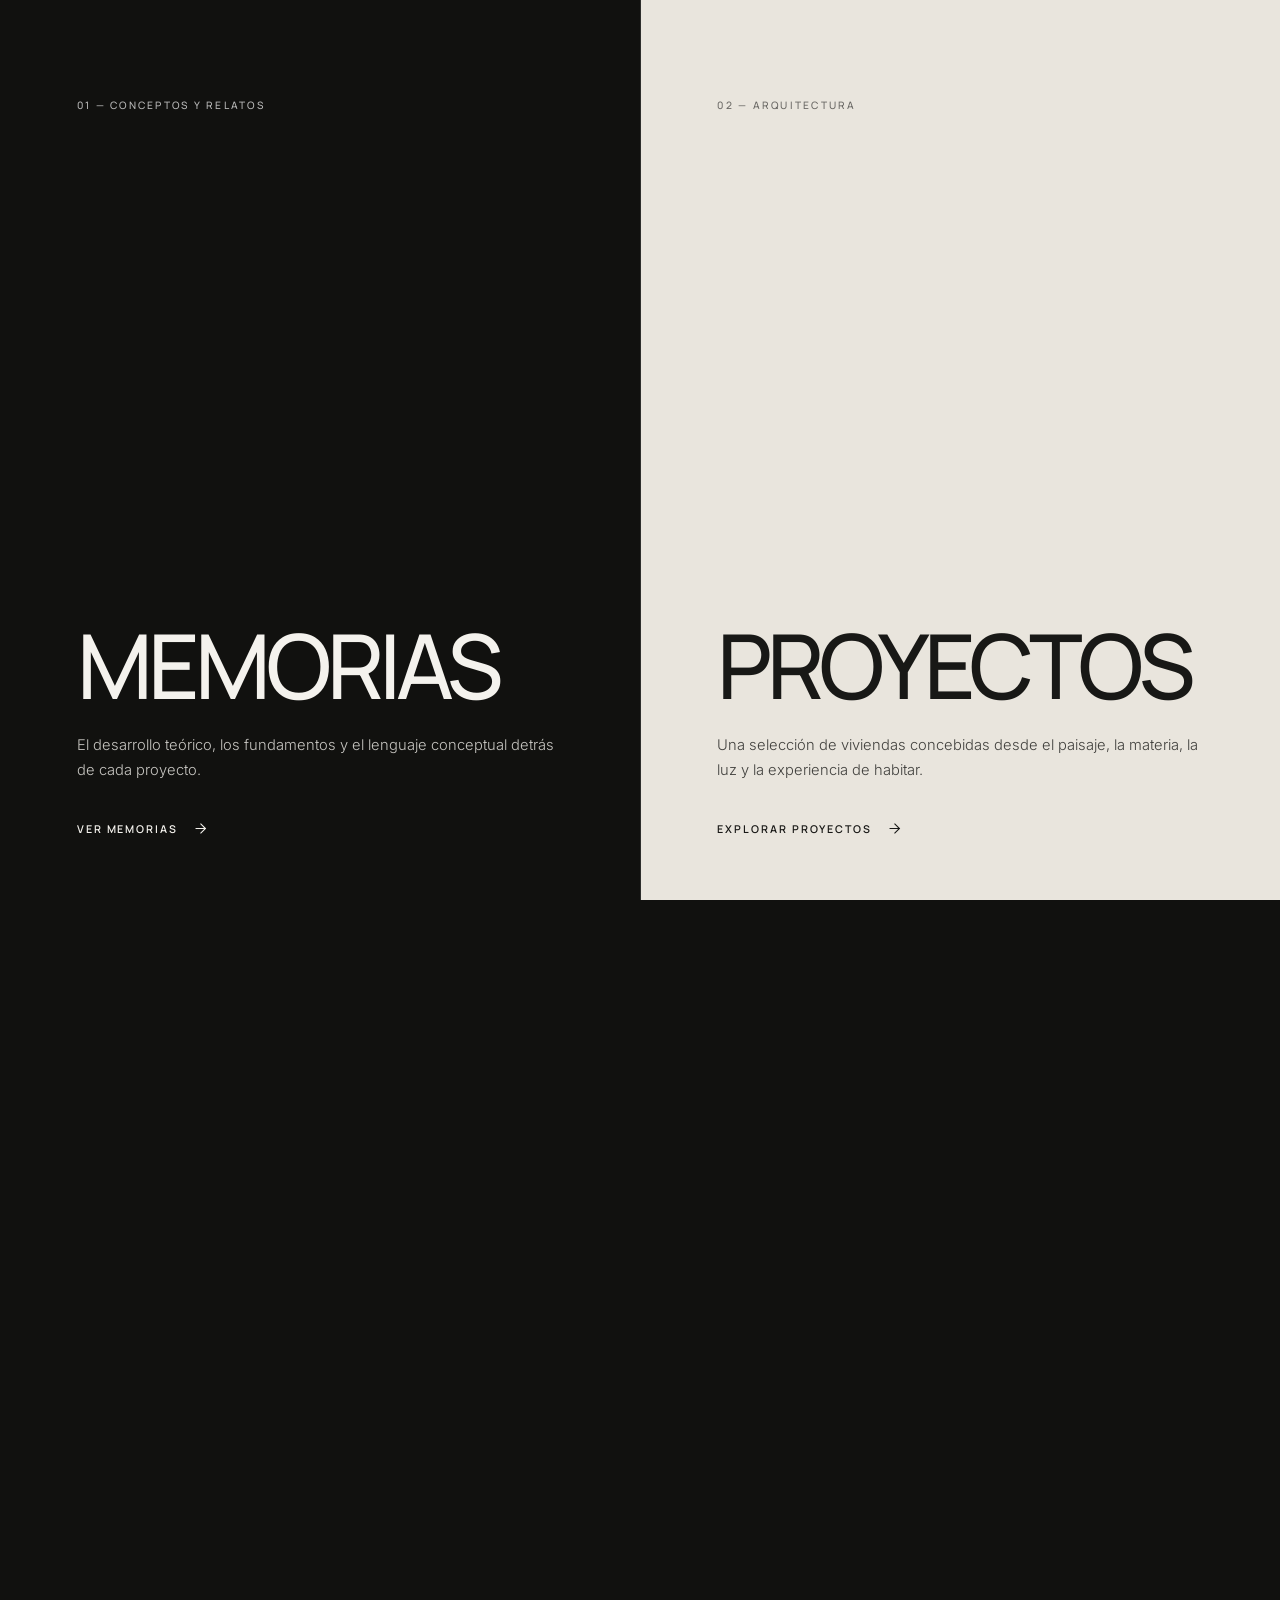
==== commit 43191756: "Update index.html" ====
--- a/index.html
+++ b/index.html
@@ -4,9 +4,19 @@
     <meta charset="UTF-8">
     <meta name="viewport" content="width=device-width, initial-scale=1.0, maximum-scale=5.0">
     <title>OWN ARCHITECTURE</title>
-    <link href="https://fonts.googleapis.com/css2?family=Inter:wght@300;400;500;600;700;800&family=JetBrains+Mono:wght@400;500&display=swap" rel="stylesheet">
+
+    <!--
+        NUEVA DIRECCIÓN TIPOGRÁFICA
+        Manrope: identidad, títulos y navegación
+        Inter: lectura y textos largos
+    -->
+    <link href="https://fonts.googleapis.com/css2?family=Inter:wght@300;400;500&family=Manrope:wght@300;400;500;600;700&display=swap" rel="stylesheet">
+
     <style>
-        /* RESET & BASES */
+        /* ============================================================
+           RESET
+        ============================================================ */
+
         * {
             margin: 0;
             padding: 0;
@@ -15,72 +25,94 @@
             -webkit-tap-highlight-color: transparent;
         }
 
-        html { 
+        html {
             scroll-behavior: smooth;
             font-size: 16px;
         }
 
         body {
-            background-color: #0d0d0d;
-            color: #111111;
+            background: #11110f;
+            color: #181816;
             font-family: 'Inter', -apple-system, BlinkMacSystemFont, sans-serif;
             overflow: hidden;
             -webkit-font-smoothing: antialiased;
+            text-rendering: optimizeLegibility;
         }
 
         body.content-active {
             overflow-x: hidden;
             overflow-y: auto;
-            background-color: #ffffff;
-        }
-
-        body.story-active, body.modal-active { overflow: hidden; }
-
-        /* CURSOR NEGRO PURO */
+            background: #f4f2ed;
+        }
+
+        body.story-active,
+        body.modal-active {
+            overflow: hidden;
+        }
+
+
+        /* ============================================================
+           CURSOR
+        ============================================================ */
+
         #custom-cursor {
             position: fixed;
             top: 0;
             left: 0;
-            width: 10px;
-            height: 10px;
-            background-color: #000000;
-            border: none;
+            width: 8px;
+            height: 8px;
+            background: #161614;
             border-radius: 50%;
             pointer-events: none;
             z-index: 99999;
             transform: translate(-50%, -50%);
-            transition: transform 0.1s ease-out, width 0.2s ease, height 0.2s ease, background-color 0.2s ease;
+            transition:
+                width .25s cubic-bezier(.16,1,.3,1),
+                height .25s cubic-bezier(.16,1,.3,1),
+                opacity .25s ease;
             opacity: 0;
         }
 
-        #custom-cursor.visible { opacity: 1; }
+        #custom-cursor.visible {
+            opacity: 1;
+        }
 
         #custom-cursor.hovered {
-            width: 22px;
-            height: 22px;
-            background-color: #000000;
-        }
+            width: 28px;
+            height: 28px;
+        }
+
+
+        /* ============================================================
+           PEQUEÑAS ETIQUETAS
+        ============================================================ */
 
         .mono-tag {
-            font-family: 'JetBrains Mono', monospace;
-            font-size: 0.72rem;
+            font-family: 'Manrope', sans-serif;
+            font-size: .66rem;
             text-transform: uppercase;
-            letter-spacing: 1.5px;
-            color: #777777;
-        }
-
-        /* PANTALLA INICIAL DE SELECCIÓN (SPLIT LANDING) */
+            letter-spacing: .2em;
+            font-weight: 500;
+            color: #7d7a72;
+        }
+
+
+        /* ============================================================
+           LANDING / SPLIT
+        ============================================================ */
+
         .entry-split-container {
             position: fixed;
-            top: 0;
-            left: 0;
+            inset: 0;
             width: 100vw;
             height: 100vh;
             height: 100dvh;
             display: flex;
             z-index: 2000;
-            background-color: #0d0d0d;
-            transition: transform 0.8s cubic-bezier(0.77, 0, 0.175, 1), opacity 0.8s ease;
+            background: #11110f;
+            transition:
+                transform 1s cubic-bezier(.77, 0, .175, 1),
+                opacity .8s ease;
         }
 
         .entry-split-container.hidden {
@@ -96,105 +128,172 @@
             display: flex;
             flex-direction: column;
             justify-content: space-between;
-            padding: clamp(60px, 10vh, 120px) 6% clamp(40px, 8vh, 80px) 6%;
-            transition: flex 0.7s cubic-bezier(0.16, 1, 0.3, 1), filter 0.5s ease;
+
+            padding:
+                clamp(70px, 10vh, 120px)
+                6%
+                clamp(45px, 7vh, 75px);
+
+            transition:
+                flex .8s cubic-bezier(.16,1,.3,1),
+                filter .6s ease;
+
             overflow: hidden;
         }
 
         .split-pane.pane-stories {
-            background-color: #0d0d0d;
-            color: #ffffff;
-            border-right: 1px solid rgba(255, 255, 255, 0.1);
+            background: #11110f;
+            color: #f4f2ed;
+            border-right: 1px solid rgba(255,255,255,.12);
         }
 
         .split-pane.pane-visuals {
-            background-color: #f7f7f7;
-            color: #111111;
+            background: #e9e5dd;
+            color: #181816;
         }
 
         .pane-bg {
             position: absolute;
-            top: 0;
-            left: 0;
+            inset: 0;
             width: 100%;
             height: 100%;
             background-size: cover;
             background-position: center;
-            opacity: 0.3;
-            transition: transform 0.8s cubic-bezier(0.16, 1, 0.3, 1), opacity 0.6s ease;
+            opacity: .22;
+            transition:
+                transform 1.3s cubic-bezier(.16,1,.3,1),
+                opacity .8s ease;
             z-index: 1;
         }
-        
-        .pane-stories .pane-bg { background-image: url('img/croquis.jpg'); }
-        .pane-visuals .pane-bg { background-image: url('img/HAVANA%2048.jpg'); opacity: 0.15; filter: grayscale(100%); }
-
-        @media (hover: hover) {
-            .entry-split-container:hover .split-pane { flex: 0.8; filter: brightness(0.6); }
-            .entry-split-container .split-pane:hover { flex: 1.4; filter: brightness(1); }
-            .entry-split-container .split-pane:hover .pane-bg { transform: scale(1.05); opacity: 0.5; }
-        }
-
-        .split-content-top { position: relative; z-index: 2; }
-        .split-content-bottom { position: relative; z-index: 2; max-width: 520px; }
+
+        .pane-stories .pane-bg {
+            background-image: url('img/croquis.jpg');
+            filter: grayscale(100%);
+        }
+
+        .pane-visuals .pane-bg {
+            background-image: url('img/HAVANA%2048.jpg');
+            opacity: .18;
+            filter: grayscale(30%);
+        }
+
+        @media (hover:hover) {
+
+            .entry-split-container:hover .split-pane {
+                flex: .82;
+                filter: brightness(.72);
+            }
+
+            .entry-split-container .split-pane:hover {
+                flex: 1.38;
+                filter: brightness(1);
+            }
+
+            .entry-split-container .split-pane:hover .pane-bg {
+                transform: scale(1.035);
+                opacity: .42;
+            }
+        }
+
+        .split-content-top,
+        .split-content-bottom {
+            position: relative;
+            z-index: 2;
+        }
+
+        .split-content-bottom {
+            max-width: 610px;
+        }
 
         .split-badge {
             display: inline-block;
-            font-family: 'JetBrains Mono', monospace;
-            font-size: 0.7rem;
-            letter-spacing: 2px;
+            font-family: 'Manrope', sans-serif;
+            font-size: .64rem;
+            font-weight: 500;
+            letter-spacing: .22em;
             text-transform: uppercase;
-            padding: 6px 14px;
-            border-radius: 30px;
-            margin-bottom: 20px;
-        }
-
-        .pane-stories .split-badge { background-color: rgba(255, 255, 255, 0.1); color: #ffffff; border: 1px solid rgba(255, 255, 255, 0.2); }
-        .pane-visuals .split-badge { background-color: rgba(0, 0, 0, 0.06); color: #111111; border: 1px solid rgba(0, 0, 0, 0.15); }
+            padding: 8px 0;
+        }
+
+        .pane-stories .split-badge {
+            color: rgba(255,255,255,.7);
+        }
+
+        .pane-visuals .split-badge {
+            color: rgba(0,0,0,.55);
+        }
 
         .split-title {
-            font-size: clamp(2rem, 5vw, 4.5rem);
-            font-weight: 800;
-            line-height: 1;
-            letter-spacing: -1.5px;
+            font-family: 'Manrope', sans-serif;
+            font-size: clamp(3.2rem, 7vw, 7.5rem);
+            font-weight: 500;
+            line-height: .88;
+            letter-spacing: -.055em;
             text-transform: uppercase;
-            margin-bottom: 16px;
-        }
-
-        .split-desc { font-size: clamp(0.9rem, 1.2vw, 1.05rem); line-height: 1.6; font-weight: 300; opacity: 0.85; }
+            margin-bottom: 28px;
+        }
+
+        .split-desc {
+            max-width: 520px;
+            font-size: clamp(.92rem, 1.1vw, 1.06rem);
+            line-height: 1.75;
+            font-weight: 300;
+            opacity: .8;
+        }
 
         .split-action {
             display: inline-flex;
             align-items: center;
-            gap: 12px;
-            margin-top: 28px;
-            font-family: 'JetBrains Mono', monospace;
-            font-size: 0.75rem;
-            letter-spacing: 2px;
+            gap: 14px;
+            margin-top: 36px;
+
+            font-family: 'Manrope', sans-serif;
+            font-size: .67rem;
+            letter-spacing: .18em;
             text-transform: uppercase;
-            font-weight: 700;
-        }
-
-        .split-action svg { width: 18px; height: 18px; transition: transform 0.3s ease; }
-        .split-pane:hover .split-action svg { transform: translateX(8px); }
-
-        /* HEADER / NAVEGACIÓN */
+            font-weight: 600;
+        }
+
+        .split-action svg {
+            width: 17px;
+            height: 17px;
+            transition: transform .4s cubic-bezier(.16,1,.3,1);
+        }
+
+        .split-pane:hover .split-action svg {
+            transform: translateX(10px);
+        }
+
+
+        /* ============================================================
+           HEADER
+        ============================================================ */
+
         header {
             position: fixed;
             top: 0;
             left: 0;
             width: 100%;
+
             display: flex;
             justify-content: space-between;
             align-items: center;
-            padding: 24px 6%;
+
+            padding: 25px 6%;
             z-index: 1000;
-            background-color: rgba(255, 255, 255, 0.9);
-            backdrop-filter: blur(12px);
-            -webkit-backdrop-filter: blur(12px);
-            border-bottom: 1px solid rgba(0, 0, 0, 0.05);
+
+            background: rgba(244,242,237,.88);
+            backdrop-filter: blur(16px);
+            -webkit-backdrop-filter: blur(16px);
+
+            border-bottom: 1px solid rgba(20,20,18,.08);
+
             opacity: 0;
             transform: translateY(-20px);
-            transition: opacity 0.5s ease 0.4s, transform 0.5s ease 0.4s;
+
+            transition:
+                opacity .6s ease .35s,
+                transform .6s ease .35s;
         }
 
         body.content-active header {
@@ -202,228 +301,340 @@
             transform: translateY(0);
         }
 
-        .logo { font-size: 0.95rem; font-weight: 800; letter-spacing: 4px; text-transform: uppercase; color: #111111; }
+        .logo {
+            font-family: 'Manrope', sans-serif;
+            font-size: .86rem;
+            font-weight: 700;
+            letter-spacing: .25em;
+            text-transform: uppercase;
+            color: #171715;
+        }
+
+
+        /* ============================================================
+           NAVEGACIÓN
+        ============================================================ */
 
         .mode-switch-bar {
             display: flex;
-            background-color: rgba(0, 0, 0, 0.05);
-            padding: 4px;
-            border-radius: 30px;
-            border: 1px solid rgba(0, 0, 0, 0.08);
-            gap: 4px;
+            gap: 28px;
+            align-items: center;
         }
 
         .mode-btn {
+            position: relative;
             background: none;
-            border: none;
-            padding: 8px 18px;
-            border-radius: 20px;
-            font-family: 'JetBrains Mono', monospace;
-            font-size: 0.68rem;
-            letter-spacing: 1.5px;
+            border: 0;
+            padding: 5px 0;
+
+            font-family: 'Manrope', sans-serif;
+            font-size: .65rem;
+            letter-spacing: .16em;
             text-transform: uppercase;
-            font-weight: 600;
-            color: #666666;
-            transition: all 0.25s ease;
+            font-weight: 500;
+
+            color: #8b887f;
+            transition: color .3s ease;
+        }
+
+        .mode-btn::after {
+            content: '';
+            position: absolute;
+            bottom: -4px;
+            left: 0;
+            width: 0;
+            height: 1px;
+            background: #171715;
+            transition: width .35s cubic-bezier(.16,1,.3,1);
+        }
+
+        .mode-btn:hover {
+            color: #171715;
         }
 
         .mode-btn.active {
-            background-color: #111111;
-            color: #ffffff;
-            box-shadow: 0 4px 12px rgba(0,0,0,0.1);
-        }
-
-        /* VISTAS PRINCIPALES */
+            color: #171715;
+        }
+
+        .mode-btn.active::after {
+            width: 100%;
+        }
+
+
+        /* ============================================================
+           MAIN
+        ============================================================ */
+
         .main-view-container {
             position: relative;
             width: 100%;
             opacity: 0;
-            transition: opacity 0.6s ease 0.3s;
-        }
-
-        body.content-active .main-view-container { opacity: 1; }
-
-        .gallery-section { padding: 140px 6% 80px 6%; background-color: #ffffff; min-height: 100vh; }
+            transition: opacity .7s ease .25s;
+        }
+
+        body.content-active .main-view-container {
+            opacity: 1;
+        }
+
+        .gallery-section {
+            padding: 145px 6% 110px;
+            background: #f4f2ed;
+            min-height: 100vh;
+        }
 
         .gallery-header {
-            margin-bottom: 60px;
+            margin-bottom: 90px;
+
             display: flex;
             justify-content: space-between;
             align-items: flex-end;
-            border-bottom: 2px solid #111111;
+
+            border-bottom: 1px solid #1b1b18;
             padding-bottom: 20px;
         }
 
-        .gallery-header h2 { font-size: clamp(2rem, 4vw, 3rem); font-weight: 800; letter-spacing: -2px; text-transform: uppercase; }
-
-        /* SECCIÓN MEMORIAS */
+        .gallery-header h2 {
+            font-family: 'Manrope', sans-serif;
+            font-size: clamp(2.7rem, 5vw, 5.5rem);
+            font-weight: 400;
+            letter-spacing: -.055em;
+            line-height: .95;
+            text-transform: uppercase;
+        }
+
+
+        /* ============================================================
+           MEMORIAS
+        ============================================================ */
+
         .view-stories-layout {
             display: flex;
             flex-direction: column;
-            gap: 120px;
-            max-width: 1100px;
+            gap: 150px;
+            max-width: 1250px;
             margin: 0 auto;
         }
 
         .story-card-item {
-            display: flex;
-            flex-direction: column;
-            gap: 24px;
-            border-bottom: 1px solid #e0e0e0;
-            padding-bottom: 80px;
-        }
-
-        .story-card-item:last-child { border-bottom: none; }
+            display: grid;
+            grid-template-columns: 1.4fr .85fr;
+            align-items: end;
+            gap: 55px;
+
+            border-bottom: 1px solid rgba(20,20,18,.15);
+            padding-bottom: 100px;
+        }
+
+        .story-card-item:nth-child(even) {
+            grid-template-columns: .85fr 1.4fr;
+        }
+
+        .story-card-item:nth-child(even) .story-card-img {
+            order: 2;
+        }
+
+        .story-card-item:last-child {
+            border-bottom: none;
+        }
 
         .story-card-img {
             width: 100%;
-            height: 55vh;
-            min-height: 350px;
+            height: 62vh;
+            min-height: 420px;
             overflow: hidden;
-            background-color: #f0f0f0;
+            background: #ddd9d0;
         }
 
         .story-card-img img {
             width: 100%;
             height: 100%;
             object-fit: cover;
-            filter: grayscale(100%);
-            transition: transform 0.6s ease, filter 0.6s ease;
+
+            filter: grayscale(70%);
+            transition:
+                transform 1.1s cubic-bezier(.16,1,.3,1),
+                filter .8s ease;
         }
 
         .story-card-item:hover .story-card-img img {
             filter: grayscale(0%);
-            transform: scale(1.02);
-        }
-
-        .story-card-content h3 { font-size: clamp(1.8rem, 3vw, 2.5rem); font-weight: 800; letter-spacing: -1px; margin: 10px 0; }
-        .story-card-excerpt { font-size: 1.1rem; line-height: 1.8; color: #444444; font-weight: 300; margin-bottom: 20px; max-width: 850px; }
-        .story-read-more { font-family: 'JetBrains Mono', monospace; font-size: 0.75rem; font-weight: 700; letter-spacing: 2px; text-transform: uppercase; color: #111111; display: inline-flex; align-items: center; gap: 8px; }
-
-        /* SECCIÓN PROYECTOS */
+            transform: scale(1.025);
+        }
+
+        .story-card-content h3 {
+            font-family: 'Manrope', sans-serif;
+            font-size: clamp(2rem, 3.6vw, 4rem);
+            font-weight: 400;
+            letter-spacing: -.05em;
+            line-height: 1;
+            margin: 18px 0 24px;
+        }
+
+        .story-card-excerpt {
+            font-size: 1.02rem;
+            line-height: 1.85;
+            color: #57544d;
+            font-weight: 300;
+            margin-bottom: 30px;
+            max-width: 620px;
+        }
+
+        .story-read-more {
+            font-family: 'Manrope', sans-serif;
+            font-size: .66rem;
+            font-weight: 600;
+            letter-spacing: .16em;
+            text-transform: uppercase;
+            color: #181816;
+        }
+
+
+        /* ============================================================
+           PROYECTOS
+        ============================================================ */
+
         .view-visuals-layout {
             display: grid;
-            grid-template-columns: repeat(2, 1fr);
-            gap: 50px 40px;
-            max-width: 1400px;
+            grid-template-columns: repeat(2,1fr);
+            gap: 110px 50px;
+            max-width: 1500px;
             margin: 0 auto;
         }
 
         .visual-card-item {
             display: flex;
             flex-direction: column;
-            gap: 12px;
+            gap: 16px;
+        }
+
+        .visual-card-item:nth-child(even) {
+            margin-top: 110px;
         }
 
         .visual-card-img {
             width: 100%;
-            height: 60vh;
-            min-height: 350px;
+            height: 67vh;
+            min-height: 450px;
             overflow: hidden;
-            background-color: #f2f2f2;
-            position: relative;
+            background: #ddd9d0;
         }
 
         .visual-card-img img {
             width: 100%;
             height: 100%;
             object-fit: cover;
-            transition: transform 0.6s cubic-bezier(0.16, 1, 0.3, 1);
+
+            transition:
+                transform 1.1s cubic-bezier(.16,1,.3,1);
         }
 
         .visual-card-item:hover .visual-card-img img {
-            transform: scale(1.04);
+            transform: scale(1.025);
         }
 
         .visual-card-info {
             display: flex;
             justify-content: space-between;
             align-items: baseline;
-            margin-top: 6px;
-        }
-
-        .visual-card-info h3 { font-size: 1.3rem; font-weight: 800; letter-spacing: -0.5px; }
-
-        /* SECCIÓN ESTUDIO */
+            margin-top: 5px;
+        }
+
+        .visual-card-info h3 {
+            font-family: 'Manrope', sans-serif;
+            font-size: 1.18rem;
+            font-weight: 500;
+            letter-spacing: -.025em;
+        }
+
+
+        /* ============================================================
+           ESTUDIO
+        ============================================================ */
+
         .view-about-layout {
-            max-width: 1100px;
+            max-width: 1250px;
             margin: 0 auto;
             display: flex;
             flex-direction: column;
-            gap: 80px;
+            gap: 100px;
         }
 
         .about-statement {
-            font-size: clamp(1.8rem, 3.5vw, 2.8rem);
+            font-family: 'Manrope', sans-serif;
+            font-size: clamp(2.3rem, 4vw, 4.3rem);
             font-weight: 300;
-            line-height: 1.35;
-            letter-spacing: -1px;
-            color: #111111;
-            border-left: 3px solid #111111;
-            padding-left: 30px;
+            line-height: 1.22;
+            letter-spacing: -.045em;
+            color: #191917;
+            max-width: 1050px;
         }
 
         .about-grid {
             display: grid;
-            grid-template-columns: repeat(2, 1fr);
-            gap: 60px;
-            margin-top: 20px;
+            grid-template-columns: repeat(2,1fr);
+            gap: 100px;
         }
 
         .about-col h4 {
-            font-size: 1.2rem;
-            font-weight: 800;
+            font-family: 'Manrope', sans-serif;
+            font-size: .72rem;
+            font-weight: 600;
             text-transform: uppercase;
-            margin-bottom: 16px;
-            letter-spacing: -0.5px;
+            letter-spacing: .18em;
+            margin-bottom: 25px;
         }
 
         .about-col p {
-            font-size: 1.05rem;
-            line-height: 1.8;
-            color: #555555;
+            font-size: 1.04rem;
+            line-height: 1.9;
+            color: #57544e;
             font-weight: 300;
-            margin-bottom: 20px;
+            margin-bottom: 22px;
         }
 
         .about-image {
             width: 100%;
-            height: 50vh;
-            background-color: #f0f0f0;
+            height: 68vh;
+            background: #ddd9d0;
             overflow: hidden;
-            margin-top: 20px;
         }
 
         .about-image img {
             width: 100%;
             height: 100%;
             object-fit: cover;
-            filter: grayscale(100%);
-        }
-
-        /* SECCIÓN CONTACTO */
+            filter: grayscale(25%);
+        }
+
+
+        /* ============================================================
+           CONTACTO
+        ============================================================ */
+
         .view-contact-layout {
-            max-width: 1100px;
+            max-width: 1250px;
             margin: 0 auto;
+
             display: grid;
-            grid-template-columns: 1fr 1.2fr;
-            gap: 80px;
+            grid-template-columns: .8fr 1.2fr;
+            gap: 130px;
         }
 
         .contact-info-block h3 {
-            font-size: 2rem;
-            font-weight: 800;
-            letter-spacing: -1px;
-            margin-bottom: 24px;
-            text-transform: uppercase;
-        }
-
-        .contact-info-block p {
-            font-size: 1.1rem;
-            line-height: 1.7;
-            color: #555555;
+            font-family: 'Manrope', sans-serif;
+            font-size: clamp(2rem,3vw,3.4rem);
+            font-weight: 400;
+            letter-spacing: -.045em;
+            line-height: 1.05;
+            margin-bottom: 30px;
+        }
+
+        .contact-info-block > p {
+            font-size: 1rem;
+            line-height: 1.8;
+            color: #5e5b54;
             font-weight: 300;
-            margin-bottom: 40px;
+            margin-bottom: 55px;
         }
 
         .contact-detail-item {
@@ -432,329 +643,276 @@
 
         .contact-detail-item label {
             display: block;
-            font-family: 'JetBrains Mono', monospace;
-            font-size: 0.7rem;
-            color: #888888;
+            font-family: 'Manrope', sans-serif;
+            font-size: .64rem;
+            font-weight: 500;
+            color: #918d83;
             text-transform: uppercase;
-            letter-spacing: 1.5px;
-            margin-bottom: 6px;
-        }
-
-        .contact-detail-item p, .contact-detail-item a {
-            font-size: 1.2rem;
-            font-weight: 600;
-            color: #111111;
+            letter-spacing: .18em;
+            margin-bottom: 8px;
+        }
+
+        .contact-detail-item p,
+        .contact-detail-item a {
+            font-family: 'Manrope', sans-serif;
+            font-size: 1rem;
+            font-weight: 400;
+            color: #181816;
             text-decoration: none;
         }
 
         .contact-form {
             display: flex;
             flex-direction: column;
-            gap: 30px;
+            gap: 32px;
         }
 
         .form-group {
             display: flex;
             flex-direction: column;
-            gap: 8px;
+            gap: 9px;
         }
 
         .form-group label {
-            font-family: 'JetBrains Mono', monospace;
-            font-size: 0.7rem;
+            font-family: 'Manrope', sans-serif;
+            font-size: .63rem;
+            font-weight: 500;
             text-transform: uppercase;
-            letter-spacing: 1.5px;
-            color: #666666;
-        }
-
-        .form-group input, .form-group textarea {
+            letter-spacing: .17em;
+            color: #77746d;
+        }
+
+        .form-group input,
+        .form-group textarea {
             width: 100%;
-            padding: 16px 0;
+            padding: 17px 0;
+
             border: none;
-            border-bottom: 1px solid #cccccc;
+            border-bottom: 1px solid #b9b5ac;
             background: transparent;
+
             font-family: 'Inter', sans-serif;
             font-size: 1rem;
-            color: #111111;
+            font-weight: 300;
+            color: #181816;
+
             outline: none;
-            transition: border-color 0.3s ease;
-        }
-
-        .form-group input:focus, .form-group textarea:focus {
-            border-bottom-color: #111111;
+            transition: border-color .3s ease;
+        }
+
+        .form-group input:focus,
+        .form-group textarea:focus {
+            border-bottom-color: #181816;
         }
 
         .submit-btn {
             align-self: flex-start;
-            background-color: #111111;
-            color: #ffffff;
+            background: #181816;
+            color: #f4f2ed;
+
             border: none;
-            padding: 16px 40px;
-            border-radius: 40px;
-            font-family: 'JetBrains Mono', monospace;
-            font-size: 0.75rem;
-            letter-spacing: 2px;
+            padding: 16px 32px;
+
+            font-family: 'Manrope', sans-serif;
+            font-size: .65rem;
+            letter-spacing: .16em;
             text-transform: uppercase;
-            font-weight: 700;
-            margin-top: 10px;
-            transition: background-color 0.3s ease, transform 0.2s ease;
+            font-weight: 600;
+
+            margin-top: 12px;
+            transition:
+                transform .35s cubic-bezier(.16,1,.3,1),
+                background .3s ease;
         }
 
         .submit-btn:hover {
-            background-color: #000000;
-            transform: scale(1.02);
-        }
-
-        /* CONTROL DE VISIBILIDAD DE VISTAS */
-        .layout-block { display: none; }
-        body.mode-stories-active .view-stories-layout { display: flex; }
-        body.mode-visual-active .view-visuals-layout { display: grid; }
-        body.mode-about-active .view-about-layout { display: flex; }
-        body.mode-contact-active .view-contact-layout { display: grid; }
-
-        /* MODAL GALERÍA FOTOGRÁFICA */
-        .gallery-modal-container {
-            position: fixed;
-            top: 0;
-            left: 0;
-            width: 100vw;
-            height: 100vh;
-            height: 100dvh;
-            background-color: #000000;
-            z-index: 7000;
-            opacity: 0;
-            pointer-events: none;
+            transform: translateY(-2px);
+            background: #000;
+        }
+
+
+        /* ============================================================
+           VISIBILIDAD VISTAS
+        ============================================================ */
+
+        .layout-block {
+            display: none;
+        }
+
+        body.mode-stories-active .view-stories-layout {
             display: flex;
-            flex-direction: column;
-            justify-content: space-between;
-            transition: opacity 0.4s ease;
-        }
-
-        .gallery-modal-container.active {
-            opacity: 1;
-            pointer-events: all;
-        }
-
-        .gallery-modal-header {
+        }
+
+        body.mode-visual-active .view-visuals-layout {
+            display: grid;
+        }
+
+        body.mode-about-active .view-about-layout {
             display: flex;
-            justify-content: space-between;
-            align-items: center;
-            padding: 30px 6%;
-            z-index: 7001;
-            color: #ffffff;
-        }
-
-        .gallery-modal-title { font-size: 1.2rem; font-weight: 800; letter-spacing: 2px; }
-
-        .gallery-modal-close {
-            background: rgba(255, 255, 255, 0.15);
-            color: #ffffff;
-            border: 1px solid rgba(255, 255, 255, 0.3);
-            padding: 10px 22px;
-            font-family: 'JetBrains Mono', monospace;
-            font-size: 0.7rem;
-            letter-spacing: 2px;
-            border-radius: 30px;
-            transition: background 0.2s ease;
-        }
-
-        .gallery-modal-close:hover { background: #ffffff; color: #000000; }
-
-        .gallery-modal-stage {
-            position: relative;
-            flex: 1;
-            display: flex;
-            align-items: center;
-            justify-content: center;
-            padding: 0 6%;
-            overflow: hidden;
-        }
-
-        .gallery-modal-stage img {
-            max-width: 100%;
-            max-height: 75vh;
-            object-fit: contain;
-            box-shadow: 0 20px 50px rgba(0,0,0,0.5);
-            transition: opacity 0.3s ease, transform 0.3s ease;
-        }
-
-        .gallery-nav-btn {
-            position: absolute;
-            top: 50%;
-            transform: translateY(-50%);
-            background: rgba(255, 255, 255, 0.1);
-            color: #ffffff;
-            border: 1px solid rgba(255, 255, 255, 0.2);
-            width: 50px;
-            height: 50px;
-            border-radius: 50%;
-            display: flex;
-            align-items: center;
-            justify-content: center;
-            font-size: 1.2rem;
-            transition: background 0.2s ease;
-            z-index: 7002;
-        }
-
-        .gallery-nav-btn:hover { background: #ffffff; color: #000000; }
-        .gallery-nav-prev { left: 4%; }
-        .gallery-nav-next { right: 4%; }
-
-        .gallery-modal-footer {
-            padding: 24px 6%;
-            display: flex;
-            justify-content: space-between;
-            align-items: center;
-            color: #ffffff;
-            z-index: 7001;
-        }
-
-        .gallery-counter {
-            font-family: 'JetBrains Mono', monospace;
-            font-size: 0.8rem;
-            letter-spacing: 2px;
-            color: #888888;
-        }
-
-        /* MODAL DE LECTURA / MEMORIAS */
+        }
+
+        body.mode-contact-active .view-contact-layout {
+            display: grid;
+        }
+
+
+        /* ============================================================
+           MODAL MEMORIAS
+        ============================================================ */
+
         .story-container {
             position: fixed;
-            top: 0;
-            left: 0;
+            inset: 0;
             width: 100%;
             height: 100vh;
             height: 100dvh;
-            background-color: #ffffff;
+
+            background: #f4f2ed;
             z-index: 5000;
+
             opacity: 0;
             pointer-events: none;
+
             overflow-y: auto;
             outline: none;
+
             transform: translateY(30px);
-            transition: transform 0.6s cubic-bezier(0.16, 1, 0.3, 1), opacity 0.4s ease;
-        }
-
-        .story-container.active { 
-            opacity: 1; 
-            pointer-events: all; 
-            transform: translateY(0); 
+
+            transition:
+                transform .7s cubic-bezier(.16,1,.3,1),
+                opacity .45s ease;
+        }
+
+        .story-container.active {
+            opacity: 1;
+            pointer-events: all;
+            transform: translateY(0);
         }
 
         .close-story-btn {
             position: fixed;
-            top: 24px;
-            right: 6%;
+            top: 28px;
+            right: 5%;
+
             z-index: 6000;
-            background: #111111;
-            color: #ffffff;
+
+            background: #f4f2ed;
+            color: #181816;
             border: none;
-            padding: 12px 26px;
-            font-family: 'JetBrains Mono', monospace;
-            font-size: 0.72rem;
-            letter-spacing: 2px;
+
+            padding: 13px 22px;
+
+            font-family: 'Manrope', sans-serif;
+            font-size: .64rem;
+            letter-spacing: .17em;
             text-transform: uppercase;
-            font-weight: 700;
-            border-radius: 40px;
-            box-shadow: 0 10px 30px rgba(0,0,0,0.2);
-            transition: transform 0.2s ease, background-color 0.2s ease;
+            font-weight: 600;
+
+            transition:
+                transform .3s cubic-bezier(.16,1,.3,1),
+                background .3s ease;
         }
 
         .close-story-btn:hover {
-            transform: scale(1.05);
-            background-color: #000000;
+            transform: translateY(-2px);
         }
 
         .story-header-cover {
             width: 100%;
-            height: 70vh;
-            min-height: 450px;
+            height: 82vh;
+            min-height: 550px;
             position: relative;
-            background-color: #111111;
-        }
-
-        .story-header-cover img { 
-            width: 100%; 
-            height: 100%; 
-            object-fit: cover; 
-            filter: brightness(0.85);
+            background: #11110f;
+        }
+
+        .story-header-cover img {
+            width: 100%;
+            height: 100%;
+            object-fit: cover;
+            filter: brightness(.68);
         }
 
         .story-title-overlay {
             position: absolute;
-            bottom: clamp(40px, 8vh, 80px);
+            bottom: clamp(45px,8vh,90px);
             left: 6%;
             right: 6%;
-            color: #ffffff;
+            color: #f4f2ed;
+            max-width: 1400px;
+            margin: 0 auto;
+        }
+
+        .story-title-overlay h2 {
+            font-family: 'Manrope', sans-serif;
+            font-size: clamp(3rem,7.5vw,8rem);
+            font-weight: 400;
+            letter-spacing: -.06em;
+            line-height: .88;
+            text-transform: uppercase;
+            margin-top: 18px;
+        }
+
+        .story-editorial-body {
+            padding: 120px 6% 160px;
             max-width: 1200px;
             margin: 0 auto;
-        }
-
-        .story-title-overlay h2 {
-            font-size: clamp(2.5rem, 6vw, 5.5rem);
-            font-weight: 800;
-            letter-spacing: -2px;
-            line-height: 0.95;
-            text-transform: uppercase;
-            margin-top: 12px;
-        }
-
-        .story-editorial-body { 
-            padding: 100px 6% 140px 6%; 
-            max-width: 1100px; 
-            margin: 0 auto;
+
             display: flex;
             flex-direction: column;
-            gap: 90px;
-        }
-
-        .story-lead-statement { 
-            font-size: clamp(1.4rem, 2.8vw, 2.2rem); 
-            font-weight: 400; 
-            line-height: 1.45; 
-            color: #111111; 
-            border-left: 3px solid #111111;
-            padding-left: 32px;
-            margin-bottom: 20px;
+            gap: 120px;
+        }
+
+        .story-lead-statement {
+            font-family: 'Manrope', sans-serif;
+            font-size: clamp(1.8rem,3.2vw,3.2rem);
+            font-weight: 300;
+            line-height: 1.35;
+            letter-spacing: -.035em;
+            color: #191917;
+            max-width: 1050px;
         }
 
         .story-text-block-narrative {
-            max-width: 800px;
+            max-width: 850px;
             margin: 0 auto;
             width: 100%;
         }
 
-        .story-chapter-num { 
-            font-family: 'JetBrains Mono', monospace; 
-            font-size: 0.75rem; 
-            color: #888888; 
-            margin-bottom: 12px;
+        .story-chapter-num {
+            font-family: 'Manrope', sans-serif;
+            font-size: .65rem;
+            font-weight: 500;
+            letter-spacing: .18em;
+            color: #969188;
+            margin-bottom: 18px;
             display: block;
         }
 
-        .story-section-title { 
-            font-size: clamp(1.6rem, 2.5vw, 2.2rem); 
-            font-weight: 800; 
-            letter-spacing: -1px;
-            margin-bottom: 20px;
-            color: #111111;
-        }
-
-        .story-paragraph { 
-            font-size: 1.15rem; 
-            line-height: 1.9; 
-            color: #333333; 
-            font-weight: 300; 
+        .story-section-title {
+            font-family: 'Manrope', sans-serif;
+            font-size: clamp(1.8rem,3vw,3rem);
+            font-weight: 400;
+            letter-spacing: -.04em;
+            margin-bottom: 30px;
+            color: #191917;
+        }
+
+        .story-paragraph {
+            font-size: 1.08rem;
+            line-height: 2;
+            color: #48463f;
+            font-weight: 300;
         }
 
         .story-hero-frame {
             width: 100%;
-            height: 55vh;
-            min-height: 380px;
-            max-height: 650px;
-            margin: 20px 0;
-            background-color: #f0f0f0;
+            height: 62vh;
+            min-height: 420px;
+            max-height: 760px;
+
+            margin: 60px 0 0;
+            background: #ddd9d0;
             overflow: hidden;
-            box-shadow: 0 16px 40px rgba(0,0,0,0.06);
         }
 
         .story-hero-frame img {
@@ -764,230 +922,615 @@
             display: block;
         }
 
-        .story-caption { 
-            margin-top: 14px; 
-            font-family: 'JetBrains Mono', monospace; 
-            font-size: 0.7rem; 
-            color: #777777; 
+        .story-caption {
+            margin-top: 15px;
+
+            font-family: 'Manrope', sans-serif;
+            font-size: .63rem;
+            font-weight: 500;
+
+            color: #8b877f;
             text-transform: uppercase;
-            letter-spacing: 1px;
-        }
-
-        /* RESPONSIVE DESIGN */
-        @media (pointer: coarse), (hover: none) {
-            * { cursor: auto !important; }
-            #custom-cursor { display: none !important; }
-        }
-
-        @media (max-width: 1024px) {
-            header { padding: 18px 5%; }
-            .entry-split-container { flex-direction: column; }
-            .split-pane { min-height: 50vh; min-height: 50dvh; padding: 60px 8% 40px 8%; }
-            .split-pane.pane-stories { border-right: none; border-bottom: 1px solid rgba(255, 255, 255, 0.12); }
-            .view-visuals-layout { grid-template-columns: repeat(2, 1fr); gap: 30px; }
-            .story-editorial-body { padding: 60px 5% 100px 5%; gap: 60px; }
-            .story-hero-frame { height: 45vh; min-height: 280px; }
-            .about-grid { grid-template-columns: 1fr; gap: 40px; }
-            .view-contact-layout { grid-template-columns: 1fr; gap: 60px; }
-        }
-
-        @media (max-width: 768px) {
-            header { flex-direction: column; gap: 12px; padding: 14px 5%; }
-            .mode-switch-bar { width: 100%; justify-content: center; flex-wrap: wrap; }
-            .mode-btn { flex: 1; text-align: center; padding: 6px 12px; }
-            .view-visuals-layout { grid-template-columns: 1fr; gap: 50px; }
-            .visual-card-img { height: 45vh; }
-            .story-header-cover { height: 50vh; }
-            .story-hero-frame { height: 35vh; min-height: 250px; }
-            .story-lead-statement { padding-left: 20px; font-size: 1.25rem; }
-            .close-story-btn { top: auto; bottom: 24px; right: 50%; transform: translateX(50%); width: 85%; max-width: 300px; text-align: center; }
-        }
+            letter-spacing: .15em;
+        }
+
+
+        /* ============================================================
+           RESPONSIVE
+        ============================================================ */
+
+        @media (pointer:coarse), (hover:none) {
+
+            * {
+                cursor: auto !important;
+            }
+
+            #custom-cursor {
+                display: none !important;
+            }
+        }
+
+        @media (max-width:1024px) {
+
+            header {
+                padding: 20px 5%;
+            }
+
+            .entry-split-container {
+                flex-direction: column;
+            }
+
+            .split-pane {
+                min-height: 50vh;
+                min-height: 50dvh;
+                padding: 55px 7% 40px;
+            }
+
+            .split-title {
+                font-size: clamp(2.8rem,10vw,5rem);
+            }
+
+            .split-pane.pane-stories {
+                border-right: none;
+                border-bottom: 1px solid rgba(255,255,255,.15);
+            }
+
+            .story-card-item,
+            .story-card-item:nth-child(even) {
+                grid-template-columns: 1fr;
+                gap: 35px;
+            }
+
+            .story-card-item:nth-child(even) .story-card-img {
+                order: initial;
+            }
+
+            .view-visuals-layout {
+                gap: 70px 30px;
+            }
+
+            .visual-card-item:nth-child(even) {
+                margin-top: 70px;
+            }
+
+            .about-grid {
+                grid-template-columns: 1fr;
+                gap: 45px;
+            }
+
+            .view-contact-layout {
+                grid-template-columns: 1fr;
+                gap: 80px;
+            }
+        }
+
+        @media (max-width:768px) {
+
+            header {
+                flex-direction: column;
+                gap: 15px;
+                align-items: flex-start;
+                padding: 16px 5%;
+            }
+
+            .mode-switch-bar {
+                width: 100%;
+                justify-content: space-between;
+                gap: 10px;
+            }
+
+            .mode-btn {
+                font-size: .57rem;
+            }
+
+            .gallery-section {
+                padding: 145px 5% 80px;
+            }
+
+            .gallery-header {
+                margin-bottom: 60px;
+            }
+
+            .gallery-header h2 {
+                font-size: 2.7rem;
+            }
+
+            .gallery-header .mono-tag {
+                display: none;
+            }
+
+            .view-stories-layout {
+                gap: 80px;
+            }
+
+            .story-card-item {
+                padding-bottom: 70px;
+            }
+
+            .story-card-img {
+                height: 50vh;
+                min-height: 330px;
+            }
+
+            .view-visuals-layout {
+                grid-template-columns: 1fr;
+                gap: 65px;
+            }
+
+            .visual-card-item:nth-child(even) {
+                margin-top: 0;
+            }
+
+            .visual-card-img {
+                height: 55vh;
+                min-height: 350px;
+            }
+
+            .about-statement {
+                font-size: 2rem;
+            }
+
+            .story-header-cover {
+                height: 65vh;
+                min-height: 450px;
+            }
+
+            .story-editorial-body {
+                padding: 75px 5% 120px;
+                gap: 80px;
+            }
+
+            .story-hero-frame {
+                height: 42vh;
+                min-height: 280px;
+            }
+
+            .close-story-btn {
+                top: auto;
+                bottom: 20px;
+                right: 5%;
+                left: 5%;
+                width: 90%;
+                text-align: center;
+            }
+        }
+
     </style>
 </head>
+
+
 <body class="mode-stories-active">
 
-    <!-- PUNTO NEGRO PERSONALIZADO -->
     <div id="custom-cursor"></div>
 
-    <!-- PANTALLA INICIAL DE SELECCIÓN (SPLIT LANDING) -->
+
+    <!-- ============================================================
+         ENTRADA
+    ============================================================ -->
+
     <section class="entry-split-container" id="entrySplit">
+
         <div class="split-pane pane-stories" id="selectStories">
+
             <div class="pane-bg"></div>
+
             <div class="split-content-top">
-                <span class="split-badge">01 / CONCEPTOS Y RELATOS</span>
+                <span class="split-badge">
+                    01 — CONCEPTOS Y RELATOS
+                </span>
             </div>
+
             <div class="split-content-bottom">
-                <h2 class="split-title">MEMORIAS</h2>
-                <p class="split-desc">El desarrollo teórico, los fundamentos y el lenguaje conceptual detrás de cada diseño.</p>
+
+                <h2 class="split-title">
+                    MEMORIAS
+                </h2>
+
+                <p class="split-desc">
+                    El desarrollo teórico, los fundamentos y el lenguaje conceptual
+                    detrás de cada proyecto.
+                </p>
+
                 <div class="split-action">
                     VER MEMORIAS
-                    <svg viewBox="0 0 24 24" fill="none" stroke="currentColor" stroke-width="2"><line x1="5" y1="12" x2="19" y2="12"></line><polyline points="12 5 19 12 12 19"></polyline></svg>
+
+                    <svg viewBox="0 0 24 24" fill="none" stroke="currentColor" stroke-width="1.5">
+                        <line x1="5" y1="12" x2="19" y2="12"></line>
+                        <polyline points="12 5 19 12 12 19"></polyline>
+                    </svg>
                 </div>
+
             </div>
+
         </div>
 
+
         <div class="split-pane pane-visuals" id="selectVisuals">
+
             <div class="pane-bg"></div>
+
             <div class="split-content-top">
-                <span class="split-badge">02 / ARQUITECTURA VISUAL</span>
+                <span class="split-badge">
+                    02 — ARQUITECTURA
+                </span>
             </div>
+
             <div class="split-content-bottom">
-                <h2 class="split-title">PROYECTOS</h2>
-                <p class="split-desc">Una experiencia limpia, directa y contemplativa a través de la fotografía final.</p>
+
+                <h2 class="split-title">
+                    PROYECTOS
+                </h2>
+
+                <p class="split-desc">
+                    Una selección de viviendas concebidas desde el paisaje,
+                    la materia, la luz y la experiencia de habitar.
+                </p>
+
                 <div class="split-action">
-                    EXPLORAR GALERÍA
-                    <svg viewBox="0 0 24 24" fill="none" stroke="currentColor" stroke-width="2"><line x1="5" y1="12" x2="19" y2="12"></line><polyline points="12 5 19 12 12 19"></polyline></svg>
+                    EXPLORAR PROYECTOS
+
+                    <svg viewBox="0 0 24 24" fill="none" stroke="currentColor" stroke-width="1.5">
+                        <line x1="5" y1="12" x2="19" y2="12"></line>
+                        <polyline points="12 5 19 12 12 19"></polyline>
+                    </svg>
                 </div>
+
             </div>
+
         </div>
+
     </section>
 
-    <!-- HEADER / NAVEGACIÓN -->
+
+    <!-- ============================================================
+         HEADER
+    ============================================================ -->
+
     <header id="mainHeader">
-        <div class="logo" id="brandLogo">OWN ARCHITECTURE</div>
+
+        <div class="logo" id="brandLogo">
+            OWN ARCHITECTURE
+        </div>
+
         <div class="mode-switch-bar">
-            <button class="mode-btn active" id="btnModeStories">MEMORIAS</button>
-            <button class="mode-btn" id="btnModeVisuals">PROYECTOS</button>
-            <button class="mode-btn" id="btnModeAbout">ESTUDIO</button>
-            <button class="mode-btn" id="btnModeContact">CONTACTO</button>
+
+            <button class="mode-btn active" id="btnModeStories">
+                MEMORIAS
+            </button>
+
+            <button class="mode-btn" id="btnModeVisuals">
+                PROYECTOS
+            </button>
+
+            <button class="mode-btn" id="btnModeAbout">
+                ESTUDIO
+            </button>
+
+            <button class="mode-btn" id="btnModeContact">
+                CONTACTO
+            </button>
+
         </div>
+
     </header>
 
-    <!-- CONTENIDO PRINCIPAL -->
+
+    <!-- ============================================================
+         MAIN
+    ============================================================ -->
+
     <main class="main-view-container">
+
         <section class="gallery-section">
+
             <div class="gallery-header">
-                <h2 id="galleryModeTitle">MEMORIAS</h2>
-                <span class="mono-tag" id="galleryModeTag">RELATOS Y CONCEPTOS</span>
+
+                <h2 id="galleryModeTitle">
+                    MEMORIAS
+                </h2>
+
+                <span class="mono-tag" id="galleryModeTag">
+                    RELATOS Y CONCEPTOS
+                </span>
+
             </div>
-            
-            <!-- VISTA 1: MEMORIAS -->
+
+
+            <!-- ======================================================
+                 MEMORIAS
+            ======================================================= -->
+
             <div class="view-stories-layout layout-block">
-                
-                <article class="story-card-item story-link"
-                         data-title="CASA INFINITA" 
-                         data-category="RESIDENCIAL • BARCELONA" 
-                         data-statement="Infinita no habita el paisaje: se funde en él, dibujando en la pendiente una luz que no se acaba."
-                         data-sec1-title="Diálogo con la topografía"
-                         data-sec1-text="La normativa urbanística, muy restrictiva en cuanto a movimientos de tierra y creación de desniveles, fue el punto de partida de la propuesta. De la necesidad de resolver este condicionante surgió la idea fundamental del proyecto: generar una gran plataforma continua en la planta intermedia, donde se ubica la zona de día, fundida con un jardín elevado y una piscina infinita que se extiende sobre la cubierta del nivel inferior."
-                         data-sec1-img="img/miranda-6/miranda-6.jpg"
-                         data-sec1-cap="FIG 01. Voladizo principal proyectado sobre la ladera"
-                         data-sec2-title="Tectónica y luz cenital"
-                         data-sec2-text="Un gran porche cubierto, bajo el primer volumen, prolonga este plano habitable, diluyendo los límites entre interior y exterior. Desde cada rincón, los puntos de fuga llevan la mirada más allá, hacia un horizonte sin fin."
-                         data-sec2-img="img/miranda-6/miranda-2.jpg"
-                         data-sec2-cap="FIG 02. Detalle de luz difusa y textura"
-                         data-hero-img="img/miranda-6/miranda-1.jpg">
+
+
+                <!-- CASA INFINITA -->
+
+                <article
+                    class="story-card-item story-link"
+
+                    data-title="CASA INFINITA"
+
+                    data-category="RESIDENCIAL • BARCELONA"
+
+                    data-statement="Infinita no habita el paisaje: se funde en él, dibujando en la pendiente una luz que no se acaba."
+
+                    data-sec1-title="Diálogo con la topografía"
+
+                    data-sec1-text="La normativa urbanística, muy restrictiva en cuanto a movimientos de tierra y creación de desniveles, fue el punto de partida de la propuesta. De la necesidad de resolver este condicionante surgió la idea fundamental del proyecto: generar una gran plataforma continua en la planta intermedia, donde se ubica la zona de día, fundida con un jardín elevado y una piscina infinita que se extiende sobre la cubierta del nivel inferior."
+
+                    data-sec1-img="img/miranda-6/miranda-6.jpg"
+
+                    data-sec1-cap="FIG 01. Voladizo principal proyectado sobre la ladera"
+
+                    data-sec2-title="Tectónica y luz cenital"
+
+                    data-sec2-text="Un gran porche cubierto, bajo el primer volumen, prolonga este plano habitable, diluyendo los límites entre interior y exterior. Desde cada rincón, los puntos de fuga llevan la mirada más allá, hacia un horizonte sin fin."
+
+                    data-sec2-img="img/miranda-6/miranda-2.jpg"
+
+                    data-sec2-cap="FIG 02. Detalle de luz difusa y textura"
+
+                    data-hero-img="img/miranda-6/miranda-1.jpg"
+                >
+
                     <div class="story-card-img">
                         <img src="img/croquis.jpg" alt="Croquis Casa Infinita">
                     </div>
+
                     <div class="story-card-content">
-                        <span class="mono-tag">MEMORIA N° 01 • BARCELONA</span>
+
+                        <span class="mono-tag">
+                            MEMORIA 01 — BARCELONA
+                        </span>
+
                         <h3>CASA INFINITA</h3>
-                        <p class="story-card-excerpt">Infinita no habita el paisaje: se funde en él, dibujando en la pendiente una luz que no se acaba...</p>
-                        <span class="story-read-more">LEER MEMORIA COMPLETA &rarr;</span>
-                    </div>
+
+                        <p class="story-card-excerpt">
+                            Infinita no habita el paisaje: se funde en él,
+                            dibujando en la pendiente una luz que no se acaba.
+                        </p>
+
+                        <span class="story-read-more">
+                            LEER MEMORIA &nbsp; →
+                        </span>
+
+                    </div>
+
                 </article>
 
-                <article class="story-card-item story-link"
-                         data-title="FUYU" 
-                         data-category="RESIDENCIAL • BARCELONA" 
-                         data-statement="La búsqueda del silencio a través de una masa ciega que protege microuniversos de patios interiores."
-                         data-sec1-title="La fachada como refugio"
-                         data-sec1-text="En un entorno urbano saturado, FUYU actúa como un monolito introspectivo. La fachada carece de aberturas hacia la calle, concentrando la vida hacia el núcleo."
-                         data-sec1-img="img/biguesiriells/bigues-1.jpg"
-                         data-sec1-cap="FIG 01. Fachada monolítica sobre el entorno"
-                         data-sec2-title="Naturaleza interior"
-                         data-sec2-text="El volumen se perfora estratégicamente creando tres patios ajardinados. Paneles correderos permiten transformar las estancias diáfanas en espacios integrados con la vegetación."
-                         data-sec2-img="img/biguesiriells/bigues-2.jpg"
-                         data-sec2-cap="FIG 02. Patio central de luz y lámina de agua"
-                         data-hero-img="img/biguesiriells/bigues-4.jpg">
+
+                <!-- FUYU -->
+
+                <article
+                    class="story-card-item story-link"
+
+                    data-title="FUYU"
+
+                    data-category="RESIDENCIAL • BARCELONA"
+
+                    data-statement="La búsqueda del silencio a través de una masa ciega que protege microuniversos de patios interiores."
+
+                    data-sec1-title="La fachada como refugio"
+
+                    data-sec1-text="En un entorno urbano saturado, FUYU actúa como un monolito introspectivo. La fachada carece de aberturas hacia la calle, concentrando la vida hacia el núcleo."
+
+                    data-sec1-img="img/biguesiriells/bigues-1.jpg"
+
+                    data-sec1-cap="FIG 01. Fachada monolítica sobre el entorno"
+
+                    data-sec2-title="Naturaleza interior"
+
+                    data-sec2-text="El volumen se perfora estratégicamente creando tres patios ajardinados. Paneles correderos permiten transformar las estancias diáfanas en espacios integrados con la vegetación."
+
+                    data-sec2-img="img/biguesiriells/bigues-2.jpg"
+
+                    data-sec2-cap="FIG 02. Patio central de luz y lámina de agua"
+
+                    data-hero-img="img/biguesiriells/bigues-4.jpg"
+                >
+
                     <div class="story-card-img">
                         <img src="img/HAVANA%2048.jpg" alt="Concepto Fuyu">
                     </div>
+
                     <div class="story-card-content">
-                        <span class="mono-tag">MEMORIA N° 02 • BARCELONA</span>
+
+                        <span class="mono-tag">
+                            MEMORIA 02 — BARCELONA
+                        </span>
+
                         <h3>FUYU</h3>
-                        <p class="story-card-excerpt">Una reflexión teórica sobre la intimidad y el aislamiento sonoro en la arquitectura contemporánea. FUYU rechaza las vistas exteriores para centrarse en patios interiores privados...</p>
-                        <span class="story-read-more">LEER MEMORIA COMPLETA &rarr;</span>
-                    </div>
+
+                        <p class="story-card-excerpt">
+                            Una reflexión sobre la intimidad, el silencio y la
+                            arquitectura como refugio frente al entorno urbano.
+                        </p>
+
+                        <span class="story-read-more">
+                            LEER MEMORIA &nbsp; →
+                        </span>
+
+                    </div>
+
                 </article>
 
-                <article class="story-card-item story-link"
-                         data-title="PASSACAGLIA" 
-                         data-category="RESIDENCIAL • BARCELONA" 
-                         data-statement="Passacaglia es una coreografía arquitectónica, donde la luz, los volúmenes y el espacio dialogan con una cadencia casi musical."
-                         data-sec1-title="Diálogo con el paisaje"
-                         data-sec1-text="Su diseño sigue una cadencia precisa de llenos y vacíos, generando una composición arquitectónica donde la luz y la sombra alternan en perfecta armonía. Como en la obra musical de Handel, la repetición y la variación rigen la experiencia espacial, ofreciendo una percepción dinámica y fluida de los espacios."
-                         data-sec1-img="img/havana48/havana1.jpg"
-                         data-sec1-cap="FIG 01. Voladizo principal proyectado sobre la ladera"
-                         data-sec2-title="Tectónica y luz cenital"
-                         data-sec2-text="Un gran porche cubierto, bajo el primer volumen, prolonga este plano habitable, diluyendo los límites entre interior y exterior. Desde cada rincón, los puntos de fuga llevan la mirada más allá, hacia un horizonte sin fin."
-                         data-sec2-img="img/havana48/havana2.jpg"
-                         data-sec2-cap="FIG 02. Detalle de luz interior"
-                         data-hero-img="img/havana48/havana4.jpg">
+
+                <!-- PASSACAGLIA -->
+
+                <article
+                    class="story-card-item story-link"
+
+                    data-title="PASSACAGLIA"
+
+                    data-category="RESIDENCIAL • BARCELONA"
+
+                    data-statement="Passacaglia es una coreografía arquitectónica, donde la luz, los volúmenes y el espacio dialogan con una cadencia casi musical."
+
+                    data-sec1-title="Diálogo con el paisaje"
+
+                    data-sec1-text="Su diseño sigue una cadencia precisa de llenos y vacíos, generando una composición arquitectónica donde la luz y la sombra alternan en perfecta armonía. Como en la obra musical de Handel, la repetición y la variación rigen la experiencia espacial, ofreciendo una percepción dinámica y fluida de los espacios."
+
+                    data-sec1-img="img/havana48/havana1.jpg"
+
+                    data-sec1-cap="FIG 01. Voladizo principal proyectado sobre la ladera"
+
+                    data-sec2-title="Tectónica y luz cenital"
+
+                    data-sec2-text="Un gran porche cubierto, bajo el primer volumen, prolonga este plano habitable, diluyendo los límites entre interior y exterior. Desde cada rincón, los puntos de fuga llevan la mirada más allá, hacia un horizonte sin fin."
+
+                    data-sec2-img="img/havana48/havana2.jpg"
+
+                    data-sec2-cap="FIG 02. Detalle de luz interior"
+
+                    data-hero-img="img/havana48/havana4.jpg"
+                >
+
                     <div class="story-card-img">
                         <img src="img/croquis.jpg" alt="Croquis Casa Passacaglia">
                     </div>
+
                     <div class="story-card-content">
-                        <span class="mono-tag">MEMORIA N° 03 • BARCELONA</span>
+
+                        <span class="mono-tag">
+                            MEMORIA 03 — BARCELONA
+                        </span>
+
                         <h3>PASSACAGLIA</h3>
-                        <p class="story-card-excerpt">Un hogar donde la precisión geométrica y la emoción sensorial convergen para crear una experiencia única.</p>
-                        <span class="story-read-more">LEER MEMORIA COMPLETA &rarr;</span>
-                    </div>
+
+                        <p class="story-card-excerpt">
+                            Arquitectura entendida como ritmo: repetición,
+                            variación, luz y sombra construyen la experiencia.
+                        </p>
+
+                        <span class="story-read-more">
+                            LEER MEMORIA &nbsp; →
+                        </span>
+
+                    </div>
+
                 </article>
 
-                <article class="story-card-item story-link"
-                         data-title="VILA CLARA" 
-                         data-category="RESIDENCIAL • BARCELONA" 
-                         data-statement="Vilaclara es una vivienda donde el vacío se convierte en el verdadero protagonista: un espacio que no se construye, pero que da sentido a todo lo demás."
-                         data-sec1-title="Diálogo con la luz"
-                         data-sec1-text="Es una pequeña vivienda en Canyelles organizada alrededor de una escalera central. Más que un elemento de circulación, la escalera se convierte en un hueco vertical que introduce la luz natural en el corazón de la casa, conectando las distintas plantas y dando profundidad a los espacios interiores."
-                         data-sec1-img="img/mirador-42/mirador-4.jpg"
-                         data-sec1-cap="FIG 01. Vista vacío escalera central"
-                         data-sec2-title="Tectónica y luz cenital"
-                         data-sec2-text="Vilaclara es una vivienda donde el vacío se convierte en el verdadero protagonista: un espacio que no se construye, pero que da sentido a todo lo demás."
-                         data-sec2-img="img/mirador-42/mirador-2.jpg"
-                         data-sec2-cap="FIG 02. Detalle de luz interior"
-                         data-hero-img="img/mirador-42/mirador-3.jpg">
+
+                <!-- VILA CLARA -->
+
+                <article
+                    class="story-card-item story-link"
+
+                    data-title="VILA CLARA"
+
+                    data-category="RESIDENCIAL • BARCELONA"
+
+                    data-statement="Vilaclara es una vivienda donde el vacío se convierte en el verdadero protagonista: un espacio que no se construye, pero que da sentido a todo lo demás."
+
+                    data-sec1-title="Diálogo con la luz"
+
+                    data-sec1-text="Es una pequeña vivienda en Canyelles organizada alrededor de una escalera central. Más que un elemento de circulación, la escalera se convierte en un hueco vertical que introduce la luz natural en el corazón de la casa, conectando las distintas plantas y dando profundidad a los espacios interiores."
+
+                    data-sec1-img="img/mirador-42/mirador-4.jpg"
+
+                    data-sec1-cap="FIG 01. Vista vacío escalera central"
+
+                    data-sec2-title="Tectónica y luz cenital"
+
+                    data-sec2-text="Vilaclara es una vivienda donde el vacío se convierte en el verdadero protagonista: un espacio que no se construye, pero que da sentido a todo lo demás."
+
+                    data-sec2-img="img/mirador-42/mirador-2.jpg"
+
+                    data-sec2-cap="FIG 02. Detalle de luz interior"
+
+                    data-hero-img="img/mirador-42/mirador-3.jpg"
+                >
+
                     <div class="story-card-img">
                         <img src="img/croquis.jpg" alt="Croquis Vila Clara">
                     </div>
+
                     <div class="story-card-content">
-                        <span class="mono-tag">MEMORIA N° 04 • BARCELONA</span>
+
+                        <span class="mono-tag">
+                            MEMORIA 04 — BARCELONA
+                        </span>
+
                         <h3>VILA CLARA</h3>
-                        <p class="story-card-excerpt">Un hogar donde la precisión geométrica y la emoción sensorial convergen para crear una experiencia única.</p>
-                        <span class="story-read-more">LEER MEMORIA COMPLETA &rarr;</span>
-                    </div>
+
+                        <p class="story-card-excerpt">
+                            Una vivienda articulada alrededor de un vacío vertical
+                            donde circulación, profundidad y luz se encuentran.
+                        </p>
+
+                        <span class="story-read-more">
+                            LEER MEMORIA &nbsp; →
+                        </span>
+
+                    </div>
+
                 </article>
 
-                <article class="story-card-item story-link"
-                         data-title="CLARO DE LUZ" 
-                         data-category="RESIDENCIAL • BARCELONA" 
-                         data-statement="Casa Claro de Luz es un refugio sereno, una vivienda que se repliega para que la luz y la calma ocupen el centro."
-                         data-sec1-title="Diálogo con el entorno"
-                         data-sec1-text="Su forma en L abraza un jardín íntimo y acogedor, un claro vegetal donde la vida cotidiana florece entre sombras suaves, reflejos y vegetación."
-                         data-sec1-img="img/miranda-6/miranda-1.jpg"
-                         data-sec1-cap="FIG 01. Integración con el espacio vegetal"
-                         data-sec2-title="Atmósfera interior"
-                         data-sec2-text="Cada estancia busca la luz de forma matizada, creando espacios de contemplación y serenidad."
-                         data-sec2-img="img/miranda-6/miranda-2.jpg"
-                         data-sec2-cap="FIG 02. Interior diáfano"
-                         data-hero-img="img/miranda-6/miranda-6.jpg">
+
+                <!-- CLARO DE LUZ -->
+
+                <article
+                    class="story-card-item story-link"
+
+                    data-title="CLARO DE LUZ"
+
+                    data-category="RESIDENCIAL • BARCELONA"
+
+                    data-statement="Casa Claro de Luz es un refugio sereno, una vivienda que se repliega para que la luz y la calma ocupen el centro."
+
+                    data-sec1-title="Diálogo con el entorno"
+
+                    data-sec1-text="Su forma en L abraza un jardín íntimo y acogedor, un claro vegetal donde la vida cotidiana florece entre sombras suaves, reflejos y vegetación."
+
+                    data-sec1-img="img/miranda-6/miranda-1.jpg"
+
+                    data-sec1-cap="FIG 01. Integración con el espacio vegetal"
+
+                    data-sec2-title="Atmósfera interior"
+
+                    data-sec2-text="Cada estancia busca la luz de forma matizada, creando espacios de contemplación y serenidad."
+
+                    data-sec2-img="img/miranda-6/miranda-2.jpg"
+
+                    data-sec2-cap="FIG 02. Interior diáfano"
+
+                    data-hero-img="img/miranda-6/miranda-6.jpg"
+                >
+
                     <div class="story-card-img">
                         <img src="img/croquis.jpg" alt="Croquis Claro de Luz">
                     </div>
+
                     <div class="story-card-content">
-                        <span class="mono-tag">MEMORIA N° 05 • BARCELONA</span>
+
+                        <span class="mono-tag">
+                            MEMORIA 05 — BARCELONA
+                        </span>
+
                         <h3>CLARO DE LUZ</h3>
-                        <p class="story-card-excerpt">Casa Claro de Luz es un refugio sereno, una vivienda que se repliega para que la luz y la calma ocupen el centro.</p>
-                        <span class="story-read-more">LEER MEMORIA COMPLETA &rarr;</span>
-                    </div>
+
+                        <p class="story-card-excerpt">
+                            Una vivienda que se repliega hacia un jardín interior,
+                            construyendo intimidad a través de luz, sombra y vegetación.
+                        </p>
+
+                        <span class="story-read-more">
+                            LEER MEMORIA &nbsp; →
+                        </span>
+
+                    </div>
+
                 </article>
 
             </div>
 
-            <!-- VISTA 2: PROYECTOS (GALERÍA FOTOGRÁFICA) -->
+
+            <!-- ======================================================
+                 PROYECTOS
+            ======================================================= -->
+
             <div class="view-visuals-layout layout-block">
+
                 <div class="visual-card-item">
                     <div class="visual-card-img">
                         <img src="img/miranda-6/miranda-1.jpg" alt="Casa Infinita">
@@ -997,6 +1540,7 @@
                         <span class="mono-tag">BARCELONA</span>
                     </div>
                 </div>
+
                 <div class="visual-card-item">
                     <div class="visual-card-img">
                         <img src="img/biguesiriells/bigues-1.jpg" alt="FUYU">
@@ -1006,6 +1550,7 @@
                         <span class="mono-tag">BARCELONA</span>
                     </div>
                 </div>
+
                 <div class="visual-card-item">
                     <div class="visual-card-img">
                         <img src="img/havana48/havana1.jpg" alt="PASSACAGLIA">
@@ -1015,6 +1560,7 @@
                         <span class="mono-tag">BARCELONA</span>
                     </div>
                 </div>
+
                 <div class="visual-card-item">
                     <div class="visual-card-img">
                         <img src="img/mirador-42/mirador-3.jpg" alt="VILA CLARA">
@@ -1023,7 +1569,8 @@
                         <h3>VILA CLARA</h3>
                         <span class="mono-tag">BARCELONA</span>
                     </div>
-                         </div>
+                </div>
+
                 <div class="visual-card-item">
                     <div class="visual-card-img">
                         <img src="img/clarodeluz/clarodeluz-1.jpg" alt="CLARO DE LUZ">
@@ -1032,7 +1579,8 @@
                         <h3>CLARO DE LUZ</h3>
                         <span class="mono-tag">BARCELONA</span>
                     </div>
-                    </div>
+                </div>
+
                 <div class="visual-card-item">
                     <div class="visual-card-img">
                         <img src="img/miranda4/miranda4-1.jpg" alt="BRISA DE LUZ">
@@ -1041,7 +1589,8 @@
                         <h3>BRISA DE LUZ</h3>
                         <span class="mono-tag">BARCELONA</span>
                     </div>
-                     </div>
+                </div>
+
                 <div class="visual-card-item">
                     <div class="visual-card-img">
                         <img src="img/reivissa/reivissa-1.jpg" alt="BRISA DEL ALBA">
@@ -1050,7 +1599,8 @@
                         <h3>BRISA DEL ALBA</h3>
                         <span class="mono-tag">BARCELONA</span>
                     </div>
-                     </div>
+                </div>
+
                 <div class="visual-card-item">
                     <div class="visual-card-img">
                         <img src="img/JP/jp1.jpg" alt="CLAROSCURO">
@@ -1060,216 +1610,608 @@
                         <span class="mono-tag">BARCELONA</span>
                     </div>
                 </div>
+
             </div>
 
-            <!-- VISTA 3: SOBRE EL ESTUDIO -->
+
+            <!-- ======================================================
+                 ESTUDIO
+            ======================================================= -->
+
             <div class="view-about-layout layout-block">
+
                 <p class="about-statement">
-                    Concebimos la arquitectura como una respuesta esencial al lugar, la materia y la luz. Buscamos la belleza en la honestidad de la forma y la precisión de cada detalle.
+                    Concebimos la arquitectura como una respuesta esencial al
+                    lugar, la materia y la luz. Buscamos la belleza en la
+                    honestidad de la forma y la precisión de cada detalle.
                 </p>
+
                 <div class="about-grid">
+
                     <div class="about-col">
+
                         <h4>FILOSOFÍA</h4>
-                        <p>En OWN ARCHITECTURE abordamos el diseño desde la introspección teórica y la rigorosa ejecución constructiva. Creemos en espacios vacíos de artificio donde la luz y la sombra moldean atmósferas atemporales.</p>
-                        <p>Cada proyecto nace de un diálogo constante con las limitaciones del territorio y las dinámicas del habitar contemporáneo.</p>
-                    </div>
+
+                        <p>
+                            En OWN ARCHITECTURE abordamos el diseño desde la
+                            introspección teórica y el rigor constructivo.
+                            Creemos en espacios libres de artificio donde
+                            luz, materia y paisaje construyen atmósferas
+                            atemporales.
+                        </p>
+
+                        <p>
+                            Cada proyecto nace de un diálogo constante con
+                            las condiciones del territorio y las formas del
+                            habitar contemporáneo.
+                        </p>
+
+                    </div>
+
+
                     <div class="about-col">
-                        <h4>MÉTODO DE TRABAJO</h4>
-                        <p>Entendemos la arquitectura como una disciplina integral. Desde los primeros croquis teóricos hasta la dirección técnica de obra, controlamos cada escala del proyecto.</p>
-                        <p>Inspirados por una sensibilidad minimalista y tectónica, materializamos estructuras duraderas con vocación escultórica.</p>
-                    </div>
+
+                        <h4>MÉTODO</h4>
+
+                        <p>
+                            Entendemos la arquitectura como una disciplina
+                            integral. Desde los primeros croquis hasta la
+                            dirección de obra, trabajamos todas las escalas
+                            como parte de una misma idea.
+                        </p>
+
+                        <p>
+                            Materialidad, estructura, paisaje y detalle
+                            forman un único lenguaje.
+                        </p>
+
+                    </div>
+
                 </div>
+
+
                 <div class="about-image">
-                    <img src="img/HAVANA%2048.jpg" alt="Estudio OWN Architecture">
+
+                    <img
+                        src="img/HAVANA%2048.jpg"
+                        alt="Estudio OWN Architecture"
+                    >
+
                 </div>
+
             </div>
 
-            <!-- VISTA 4: CONTACTO -->
+
+            <!-- ======================================================
+                 CONTACTO
+            ======================================================= -->
+
             <div class="view-contact-layout layout-block">
+
                 <div class="contact-info-block">
-                    <h3>HABLEMOS DE TU PRÓXIMO PROYECTO</h3>
-                    <p>Estamos disponibles para encargos, colaboraciones y consultas arquitectónicas internacionales.</p>
-                    
+
+                    <h3>
+                        HABLEMOS DE TU PRÓXIMO PROYECTO
+                    </h3>
+
+                    <p>
+                        Viviendas singulares, arquitectura residencial y
+                        proyectos donde paisaje, materia y espacio puedan
+                        desarrollarse como una única idea.
+                    </p>
+
                     <div class="contact-detail-item">
                         <label>UBICACIÓN</label>
                         <p>Barcelona, España</p>
                     </div>
+
                     <div class="contact-detail-item">
                         <label>EMAIL</label>
-                        <p><a href="mailto:info@ownarchitecture.com">info@ownarchitecture.com</a></p>
-                    </div>
+                        <p>
+                            <a href="mailto:info@ownarchitecture.com">
+                                info@ownarchitecture.com
+                            </a>
+                        </p>
+                    </div>
+
                     <div class="contact-detail-item">
                         <label>TELÉFONO</label>
                         <p>+34 930 000 000</p>
                     </div>
+
                 </div>
 
-                <form class="contact-form" onsubmit="event.preventDefault(); alert('Mensaje enviado correctamente.');">
+
+                <form
+                    class="contact-form"
+                    onsubmit="event.preventDefault(); alert('Mensaje enviado correctamente.');"
+                >
+
                     <div class="form-group">
-                        <label>NOMBRE COMPLETO</label>
-                        <input type="text" placeholder="Ej. Sofia Alarcón" required>
-                    </div>
+                        <label>NOMBRE</label>
+                        <input
+                            type="text"
+                            placeholder="Nombre y apellidos"
+                            required
+                        >
+                    </div>
+
                     <div class="form-group">
-                        <label>CORREO ELECTRÓNICO</label>
-                        <input type="email" placeholder="ejemplo@dominio.com" required>
-                    </div>
+                        <label>EMAIL</label>
+                        <input
+                            type="email"
+                            placeholder="email@dominio.com"
+                            required
+                        >
+                    </div>
+
                     <div class="form-group">
-                        <label>ASUNTO / PROYECTO</label>
-                        <input type="text" placeholder="Ej. Residencia Unifamiliar">
-                    </div>
+                        <label>TIPO DE PROYECTO</label>
+                        <input
+                            type="text"
+                            placeholder="Vivienda unifamiliar"
+                        >
+                    </div>
+
                     <div class="form-group">
                         <label>MENSAJE</label>
-                        <textarea rows="4" placeholder="Describe brevemente la idea o necesidad del proyecto..." required></textarea>
-                    </div>
-                    <button type="submit" class="submit-btn">ENVIAR MENSAJE</button>
+                        <textarea
+                            rows="4"
+                            placeholder="Cuéntanos brevemente el proyecto..."
+                            required
+                        ></textarea>
+                    </div>
+
+                    <button type="submit" class="submit-btn">
+                        ENVIAR CONSULTA
+                    </button>
+
                 </form>
+
             </div>
 
         </section>
+
     </main>
 
-    <!-- MODAL DE MEMORIA EDITORIAL -->
+
+    <!-- ============================================================
+         MODAL MEMORIA
+    ============================================================ -->
+
     <div class="story-container" id="storyModal">
-        <button class="close-story-btn" id="closeStoryBtn">&larr; CERRAR MEMORIA</button>
+
+        <button class="close-story-btn" id="closeStoryBtn">
+            ← CERRAR
+        </button>
+
+
         <div class="story-header-cover">
+
             <img id="mHeroImg" src="" alt="">
+
             <div class="story-title-overlay">
-                <span class="mono-tag" id="mCategory" style="color: rgba(255,255,255,0.7);"></span>
+
+                <span
+                    class="mono-tag"
+                    id="mCategory"
+                    style="color:rgba(255,255,255,.65);"
+                ></span>
+
                 <h2 id="mTitle"></h2>
+
             </div>
+
         </div>
+
+
         <div class="story-editorial-body">
-            <p class="story-lead-statement" id="mStatement"></p>
+
+            <p
+                class="story-lead-statement"
+                id="mStatement"
+            ></p>
+
 
             <div class="story-text-block-narrative">
-                <span class="story-chapter-num">01 / CAPÍTULO I</span>
-                <h3 class="story-section-title" id="mSec1Title"></h3>
-                <p class="story-paragraph" id="mSec1Text"></p>
+
+                <span class="story-chapter-num">
+                    01 — CONCEPTO
+                </span>
+
+                <h3
+                    class="story-section-title"
+                    id="mSec1Title"
+                ></h3>
+
+                <p
+                    class="story-paragraph"
+                    id="mSec1Text"
+                ></p>
+
                 <div class="story-hero-frame">
                     <img id="mSec1Img" src="" alt="">
                 </div>
-                <p class="story-caption" id="mSec1Cap"></p>
+
+                <p
+                    class="story-caption"
+                    id="mSec1Cap"
+                ></p>
+
             </div>
 
+
             <div class="story-text-block-narrative">
-                <span class="story-chapter-num">02 / CAPÍTULO II</span>
-                <h3 class="story-section-title" id="mSec2Title"></h3>
-                <p class="story-paragraph" id="mSec2Text"></p>
+
+                <span class="story-chapter-num">
+                    02 — ARQUITECTURA
+                </span>
+
+                <h3
+                    class="story-section-title"
+                    id="mSec2Title"
+                ></h3>
+
+                <p
+                    class="story-paragraph"
+                    id="mSec2Text"
+                ></p>
+
                 <div class="story-hero-frame">
                     <img id="mSec2Img" src="" alt="">
                 </div>
-                <p class="story-caption" id="mSec2Cap"></p>
+
+                <p
+                    class="story-caption"
+                    id="mSec2Cap"
+                ></p>
+
             </div>
+
         </div>
+
     </div>
 
-    <!-- SCRIPT DE INTERACTIVIDAD -->
+
+    <!-- ============================================================
+         JAVASCRIPT
+    ============================================================ -->
+
     <script>
-        // CURSOR PERSONALIZADO
-        const cursor = document.getElementById('custom-cursor');
-        document.addEventListener('mousemove', (e) => {
-            cursor.style.left = e.clientX + 'px';
-            cursor.style.top = e.clientY + 'px';
-            if (!cursor.classList.contains('visible')) cursor.classList.add('visible');
+
+        /* CURSOR */
+
+        const cursor =
+            document.getElementById('custom-cursor');
+
+        document.addEventListener('mousemove', e => {
+
+            cursor.style.left =
+                e.clientX + 'px';
+
+            cursor.style.top =
+                e.clientY + 'px';
+
+            cursor.classList.add('visible');
+
         });
 
-        const hoverables = document.querySelectorAll('button, a, .split-pane, .story-card-item, .visual-card-item, input, textarea');
+
+        const hoverables =
+            document.querySelectorAll(
+                'button, a, .split-pane, .story-card-item, .visual-card-item, input, textarea'
+            );
+
         hoverables.forEach(el => {
-            el.addEventListener('mouseenter', () => cursor.classList.add('hovered'));
-            el.addEventListener('mouseleave', () => cursor.classList.remove('hovered'));
+
+            el.addEventListener(
+                'mouseenter',
+                () => cursor.classList.add('hovered')
+            );
+
+            el.addEventListener(
+                'mouseleave',
+                () => cursor.classList.remove('hovered')
+            );
+
         });
 
-        // CONTROL DE SPLIT INITIAL
-        const entrySplit = document.getElementById('entrySplit');
-        const selectStories = document.getElementById('selectStories');
-        const selectVisuals = document.getElementById('selectVisuals');
+
+        /* LANDING */
+
+        const entrySplit =
+            document.getElementById('entrySplit');
+
+        const selectStories =
+            document.getElementById('selectStories');
+
+        const selectVisuals =
+            document.getElementById('selectVisuals');
+
 
         function activateContent(mode) {
+
             entrySplit.classList.add('hidden');
-            document.body.classList.add('content-active');
+
+            document.body.classList.add(
+                'content-active'
+            );
+
             switchMode(mode);
-        }
-
-        selectStories.addEventListener('click', () => activateContent('stories'));
-        selectVisuals.addEventListener('click', () => activateContent('visuals'));
-
-        // CONMUTACIÓN DE SECCIONES (NAVEGACIÓN)
-        const btnStories = document.getElementById('btnModeStories');
-        const btnVisuals = document.getElementById('btnModeVisuals');
-        const btnAbout = document.getElementById('btnModeAbout');
-        const btnContact = document.getElementById('btnModeContact');
-
-        const titleHeader = document.getElementById('galleryModeTitle');
-        const tagHeader = document.getElementById('galleryModeTag');
+
+        }
+
+
+        selectStories.addEventListener(
+            'click',
+            () => activateContent('stories')
+        );
+
+
+        selectVisuals.addEventListener(
+            'click',
+            () => activateContent('visuals')
+        );
+
+
+        /* NAVEGACIÓN */
+
+        const btnStories =
+            document.getElementById('btnModeStories');
+
+        const btnVisuals =
+            document.getElementById('btnModeVisuals');
+
+        const btnAbout =
+            document.getElementById('btnModeAbout');
+
+        const btnContact =
+            document.getElementById('btnModeContact');
+
+
+        const titleHeader =
+            document.getElementById('galleryModeTitle');
+
+        const tagHeader =
+            document.getElementById('galleryModeTag');
+
 
         function switchMode(mode) {
-            document.body.classList.remove('mode-stories-active', 'mode-visual-active', 'mode-about-active', 'mode-contact-active');
-            btnStories.classList.remove('active');
-            btnVisuals.classList.remove('active');
-            btnAbout.classList.remove('active');
-            btnContact.classList.remove('active');
+
+            document.body.classList.remove(
+                'mode-stories-active',
+                'mode-visual-active',
+                'mode-about-active',
+                'mode-contact-active'
+            );
+
+
+            [
+                btnStories,
+                btnVisuals,
+                btnAbout,
+                btnContact
+            ].forEach(
+                btn => btn.classList.remove('active')
+            );
+
 
             if (mode === 'stories') {
-                document.body.classList.add('mode-stories-active');
+
+                document.body.classList.add(
+                    'mode-stories-active'
+                );
+
                 btnStories.classList.add('active');
-                titleHeader.textContent = 'MEMORIAS';
-                tagHeader.textContent = 'RELATOS Y CONCEPTOS';
-            } else if (mode === 'visuals') {
-                document.body.classList.add('mode-visual-active');
+
+                titleHeader.textContent =
+                    'MEMORIAS';
+
+                tagHeader.textContent =
+                    'RELATOS Y CONCEPTOS';
+
+            }
+
+
+            else if (mode === 'visuals') {
+
+                document.body.classList.add(
+                    'mode-visual-active'
+                );
+
                 btnVisuals.classList.add('active');
-                titleHeader.textContent = 'PROYECTOS';
-                tagHeader.textContent = 'GALERÍA FOTOGRÁFICA';
-            } else if (mode === 'about') {
-                document.body.classList.add('mode-about-active');
+
+                titleHeader.textContent =
+                    'PROYECTOS';
+
+                tagHeader.textContent =
+                    'ARQUITECTURA RESIDENCIAL';
+
+            }
+
+
+            else if (mode === 'about') {
+
+                document.body.classList.add(
+                    'mode-about-active'
+                );
+
                 btnAbout.classList.add('active');
-                titleHeader.textContent = 'EL ESTUDIO';
-                tagHeader.textContent = 'FILOSOFÍA Y EQUIPO';
-            } else if (mode === 'contact') {
-                document.body.classList.add('mode-contact-active');
+
+                titleHeader.textContent =
+                    'ESTUDIO';
+
+                tagHeader.textContent =
+                    'FILOSOFÍA Y MÉTODO';
+
+            }
+
+
+            else if (mode === 'contact') {
+
+                document.body.classList.add(
+                    'mode-contact-active'
+                );
+
                 btnContact.classList.add('active');
-                titleHeader.textContent = 'CONTACTO';
-                tagHeader.textContent = 'CONSULTAS Y PROYECTOS';
-            }
-            window.scrollTo({ top: 0, behavior: 'smooth' });
-        }
-
-        btnStories.addEventListener('click', () => switchMode('stories'));
-        btnVisuals.addEventListener('click', () => switchMode('visuals'));
-        btnAbout.addEventListener('click', () => switchMode('about'));
-        btnContact.addEventListener('click', () => switchMode('contact'));
-
-        // Cargar Modal de Memorias
-        const storyLinks = document.querySelectorAll('.story-link');
-        const storyModal = document.getElementById('storyModal');
-        const closeStoryBtn = document.getElementById('closeStoryBtn');
+
+                titleHeader.textContent =
+                    'CONTACTO';
+
+                tagHeader.textContent =
+                    'NUEVOS PROYECTOS';
+
+            }
+
+
+            window.scrollTo({
+                top: 0,
+                behavior: 'smooth'
+            });
+
+        }
+
+
+        btnStories.addEventListener(
+            'click',
+            () => switchMode('stories')
+        );
+
+        btnVisuals.addEventListener(
+            'click',
+            () => switchMode('visuals')
+        );
+
+        btnAbout.addEventListener(
+            'click',
+            () => switchMode('about')
+        );
+
+        btnContact.addEventListener(
+            'click',
+            () => switchMode('contact')
+        );
+
+
+        /* MODAL MEMORIAS */
+
+        const storyLinks =
+            document.querySelectorAll('.story-link');
+
+        const storyModal =
+            document.getElementById('storyModal');
+
+        const closeStoryBtn =
+            document.getElementById('closeStoryBtn');
+
 
         storyLinks.forEach(link => {
+
             link.addEventListener('click', () => {
-                document.getElementById('mTitle').textContent = link.dataset.title;
-                document.getElementById('mCategory').textContent = link.dataset.category;
-                document.getElementById('mStatement').textContent = link.dataset.statement;
-                
-                document.getElementById('mSec1Title').textContent = link.dataset.sec1Title;
-                document.getElementById('mSec1Text').textContent = link.dataset.sec1Text;
-                document.getElementById('mSec1Img').src = link.dataset.sec1Img;
-                document.getElementById('mSec1Cap').textContent = link.dataset.sec1Cap;
-
-                document.getElementById('mSec2Title').textContent = link.dataset.sec2Title;
-                document.getElementById('mSec2Text').textContent = link.dataset.sec2Text;
-                document.getElementById('mSec2Img').src = link.dataset.sec2Img;
-                document.getElementById('mSec2Cap').textContent = link.dataset.sec2Cap;
-
-                document.getElementById('mHeroImg').src = link.dataset.heroImg;
+
+                document.getElementById('mTitle')
+                    .textContent =
+                    link.dataset.title;
+
+                document.getElementById('mCategory')
+                    .textContent =
+                    link.dataset.category;
+
+                document.getElementById('mStatement')
+                    .textContent =
+                    link.dataset.statement;
+
+
+                document.getElementById('mSec1Title')
+                    .textContent =
+                    link.dataset.sec1Title;
+
+                document.getElementById('mSec1Text')
+                    .textContent =
+                    link.dataset.sec1Text;
+
+                document.getElementById('mSec1Img')
+                    .src =
+                    link.dataset.sec1Img;
+
+                document.getElementById('mSec1Cap')
+                    .textContent =
+                    link.dataset.sec1Cap;
+
+
+                document.getElementById('mSec2Title')
+                    .textContent =
+                    link.dataset.sec2Title;
+
+                document.getElementById('mSec2Text')
+                    .textContent =
+                    link.dataset.sec2Text;
+
+                document.getElementById('mSec2Img')
+                    .src =
+                    link.dataset.sec2Img;
+
+                document.getElementById('mSec2Cap')
+                    .textContent =
+                    link.dataset.sec2Cap;
+
+
+                document.getElementById('mHeroImg')
+                    .src =
+                    link.dataset.heroImg;
+
 
                 storyModal.classList.add('active');
-                document.body.classList.add('story-active');
+
+                document.body.classList.add(
+                    'story-active'
+                );
+
+
+                storyModal.scrollTop = 0;
+
             });
+
         });
 
-        closeStoryBtn.addEventListener('click', () => {
-            storyModal.classList.remove('active');
-            document.body.classList.remove('story-active');
-        });
+
+        closeStoryBtn.addEventListener(
+            'click',
+            () => {
+
+                storyModal.classList.remove('active');
+
+                document.body.classList.remove(
+                    'story-active'
+                );
+
+            }
+        );
+
+
+        /* ESC PARA CERRAR */
+
+        document.addEventListener(
+            'keydown',
+            e => {
+
+                if (
+                    e.key === 'Escape' &&
+                    storyModal.classList.contains('active')
+                ) {
+
+                    storyModal.classList.remove('active');
+
+                    document.body.classList.remove(
+                        'story-active'
+                    );
+
+                }
+
+            }
+        );
+
     </script>
+
 </body>
 </html>
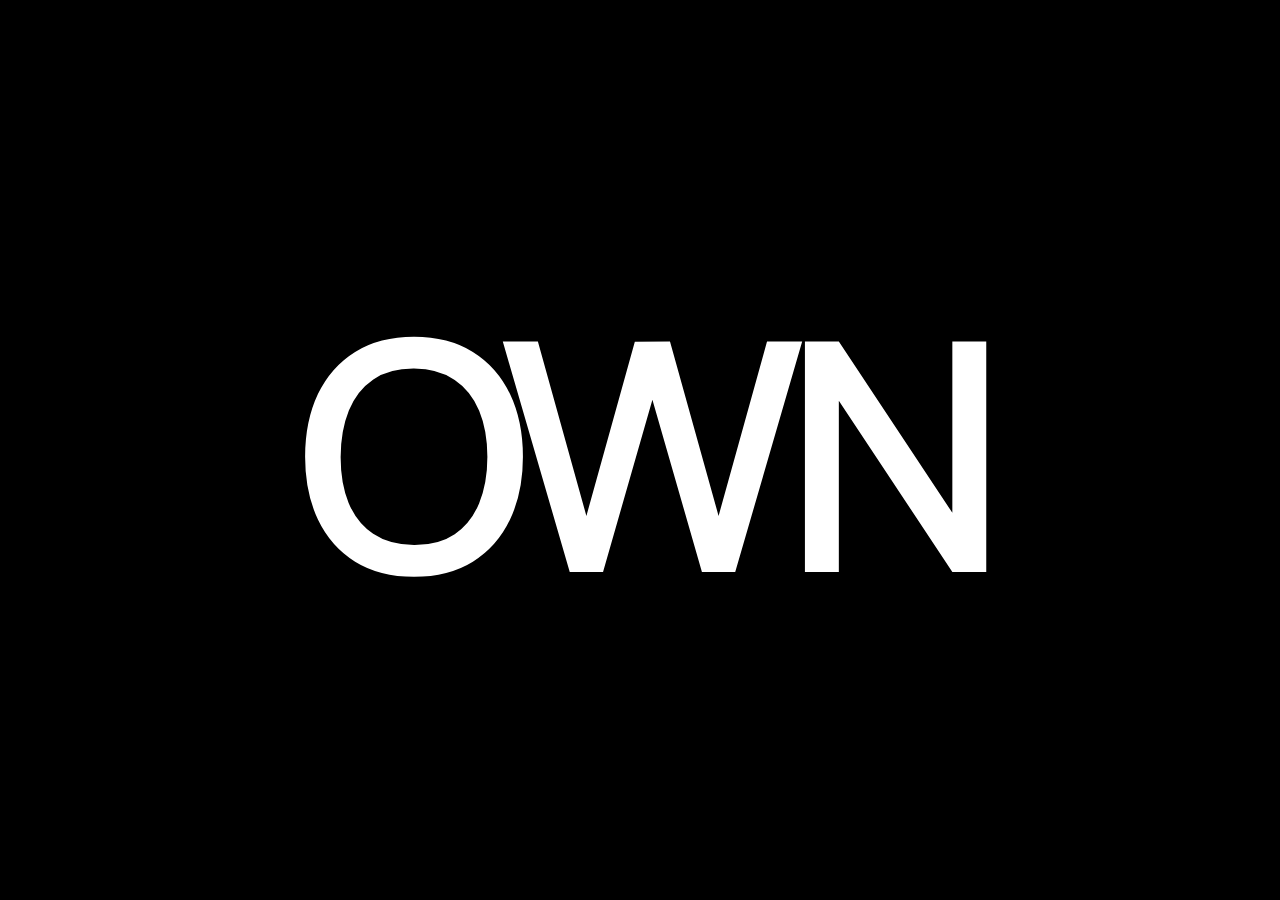
==== commit 59638e6e: "Update index.html" ====
--- a/index.html
+++ b/index.html
@@ -3,25 +3,24 @@
 <head>
     <meta charset="UTF-8">
     <meta name="viewport" content="width=device-width, initial-scale=1.0, maximum-scale=5.0">
+
     <title>OWN ARCHITECTURE</title>
 
-    <!--
-        NUEVA DIRECCIÓN TIPOGRÁFICA
-        Manrope: identidad, títulos y navegación
-        Inter: lectura y textos largos
-    -->
-    <link href="https://fonts.googleapis.com/css2?family=Inter:wght@300;400;500&family=Manrope:wght@300;400;500;600;700&display=swap" rel="stylesheet">
+    <link
+        href="https://fonts.googleapis.com/css2?family=Inter:wght@300;400;500&family=Manrope:wght@300;400;500;600;700&display=swap"
+        rel="stylesheet"
+    >
 
     <style>
-        /* ============================================================
+
+        /* ==========================================================
            RESET
-        ============================================================ */
+        ========================================================== */
 
         * {
             margin: 0;
             padding: 0;
             box-sizing: border-box;
-            cursor: none !important;
             -webkit-tap-highlight-color: transparent;
         }
 
@@ -33,7 +32,7 @@
         body {
             background: #11110f;
             color: #181816;
-            font-family: 'Inter', -apple-system, BlinkMacSystemFont, sans-serif;
+            font-family: 'Inter', sans-serif;
             overflow: hidden;
             -webkit-font-smoothing: antialiased;
             text-rendering: optimizeLegibility;
@@ -45,659 +44,942 @@
             background: #f4f2ed;
         }
 
-        body.story-active,
         body.modal-active {
             overflow: hidden;
         }
 
-
-        /* ============================================================
+        button,
+        a,
+        input,
+        textarea {
+            font: inherit;
+        }
+
+        button {
+            cursor: pointer;
+        }
+
+        img {
+            display: block;
+        }
+
+
+        /* ==========================================================
            CURSOR
-        ============================================================ */
-
-        #custom-cursor {
+        ========================================================== */
+
+        @media (pointer: fine) {
+
+            * {
+                cursor: none !important;
+            }
+
+            #custom-cursor {
+                position: fixed;
+
+                top: 0;
+                left: 0;
+
+                width: 8px;
+                height: 8px;
+
+                background: #111;
+
+                border-radius: 50%;
+
+                pointer-events: none;
+
+                z-index: 99999;
+
+                transform: translate(-50%, -50%);
+
+                opacity: 0;
+
+                transition:
+                    width .25s cubic-bezier(.16,1,.3,1),
+                    height .25s cubic-bezier(.16,1,.3,1),
+                    opacity .2s ease,
+                    background .25s ease;
+            }
+
+            #custom-cursor.visible {
+                opacity: 1;
+            }
+
+            #custom-cursor.hovered {
+                width: 28px;
+                height: 28px;
+            }
+
+            body.dark-cursor #custom-cursor {
+                background: #f5f3ee;
+            }
+
+        }
+
+
+        /* ==========================================================
+           01. PORTADA — VIDEO + OWN
+        ========================================================== */
+
+        .intro-screen {
             position: fixed;
-            top: 0;
-            left: 0;
-            width: 8px;
-            height: 8px;
-            background: #161614;
-            border-radius: 50%;
-            pointer-events: none;
-            z-index: 99999;
-            transform: translate(-50%, -50%);
-            transition:
-                width .25s cubic-bezier(.16,1,.3,1),
-                height .25s cubic-bezier(.16,1,.3,1),
-                opacity .25s ease;
-            opacity: 0;
-        }
-
-        #custom-cursor.visible {
-            opacity: 1;
-        }
-
-        #custom-cursor.hovered {
-            width: 28px;
-            height: 28px;
-        }
-
-
-        /* ============================================================
-           PEQUEÑAS ETIQUETAS
-        ============================================================ */
-
-        .mono-tag {
-            font-family: 'Manrope', sans-serif;
-            font-size: .66rem;
-            text-transform: uppercase;
-            letter-spacing: .2em;
-            font-weight: 500;
-            color: #7d7a72;
-        }
-
-
-        /* ============================================================
-           LANDING / SPLIT
-        ============================================================ */
-
-        .entry-split-container {
-            position: fixed;
+
             inset: 0;
+
             width: 100vw;
             height: 100vh;
             height: 100dvh;
+
+            z-index: 5000;
+
+            background: #000;
+
+            overflow: hidden;
+
             display: flex;
-            z-index: 2000;
+            align-items: center;
+            justify-content: center;
+
+            transition:
+                opacity .9s ease,
+                transform 1s cubic-bezier(.77,0,.175,1);
+        }
+
+        .intro-screen.hidden {
+            opacity: 0;
+            transform: translateY(-100%);
+            pointer-events: none;
+        }
+
+        .intro-video {
+            position: absolute;
+
+            top: 50%;
+            left: 50%;
+
+            width: 100%;
+            height: 100%;
+
+            min-width: 100%;
+            min-height: 100%;
+
+            transform: translate(-50%, -50%);
+
+            object-fit: cover;
+
+            filter:
+                brightness(.57)
+                contrast(1.04)
+                saturate(.86);
+
+            z-index: 0;
+        }
+
+        .intro-overlay {
+            position: absolute;
+
+            inset: 0;
+
+            background:
+                linear-gradient(
+                    180deg,
+                    rgba(0,0,0,.08),
+                    rgba(0,0,0,.18)
+                );
+
+            z-index: 1;
+        }
+
+        .intro-own {
+            position: relative;
+
+            z-index: 2;
+
+            border: none;
+            background: none;
+
+            color: #ffffff;
+
+            font-family: 'Manrope', sans-serif;
+
+            font-size: clamp(7rem, 25vw, 26rem);
+
+            font-weight: 600;
+
+            line-height: .7;
+
+            letter-spacing: -.075em;
+
+            text-transform: uppercase;
+
+            transition:
+                transform .8s cubic-bezier(.16,1,.3,1),
+                letter-spacing .8s cubic-bezier(.16,1,.3,1),
+                opacity .4s ease;
+        }
+
+        @media (hover:hover) {
+
+            .intro-own:hover {
+                transform: scale(1.025);
+                letter-spacing: -.055em;
+            }
+
+        }
+
+
+        /* ==========================================================
+           02. ESTUDIO / PROYECTOS
+        ========================================================== */
+
+        .entry-split-container {
+            position: fixed;
+
+            inset: 0;
+
+            width: 100vw;
+            height: 100vh;
+            height: 100dvh;
+
+            display: flex;
+
             background: #11110f;
+
+            z-index: 3000;
+
+            opacity: 0;
+
+            pointer-events: none;
+
+            transform: scale(1.025);
+
             transition:
-                transform 1s cubic-bezier(.77, 0, .175, 1),
-                opacity .8s ease;
+                opacity .8s ease,
+                transform 1s cubic-bezier(.16,1,.3,1);
+        }
+
+        .entry-split-container.active {
+            opacity: 1;
+            pointer-events: all;
+            transform: scale(1);
         }
 
         .entry-split-container.hidden {
+            opacity: 0;
             transform: translateY(-100%);
-            opacity: 0;
             pointer-events: none;
         }
+
 
         .split-pane {
             position: relative;
+
             flex: 1;
+
             height: 100%;
+
             display: flex;
-            flex-direction: column;
-            justify-content: space-between;
-
-            padding:
-                clamp(70px, 10vh, 120px)
-                6%
-                clamp(45px, 7vh, 75px);
+
+            align-items: flex-end;
+
+            padding: 6%;
+
+            overflow: hidden;
 
             transition:
-                flex .8s cubic-bezier(.16,1,.3,1),
+                flex .9s cubic-bezier(.16,1,.3,1),
                 filter .6s ease;
-
-            overflow: hidden;
-        }
-
-        .split-pane.pane-stories {
-            background: #11110f;
+        }
+
+        .pane-estudio {
+            background: #151512;
             color: #f4f2ed;
-            border-right: 1px solid rgba(255,255,255,.12);
-        }
-
-        .split-pane.pane-visuals {
-            background: #e9e5dd;
+
+            border-right:
+                1px solid rgba(255,255,255,.12);
+        }
+
+        .pane-proyectos {
+            background: #e9e5dc;
             color: #181816;
         }
 
         .pane-bg {
             position: absolute;
+
             inset: 0;
+
             width: 100%;
             height: 100%;
+
             background-size: cover;
             background-position: center;
-            opacity: .22;
+
             transition:
                 transform 1.3s cubic-bezier(.16,1,.3,1),
                 opacity .8s ease;
-            z-index: 1;
-        }
-
-        .pane-stories .pane-bg {
-            background-image: url('img/croquis.jpg');
-            filter: grayscale(100%);
-        }
-
-        .pane-visuals .pane-bg {
-            background-image: url('img/HAVANA%2048.jpg');
-            opacity: .18;
-            filter: grayscale(30%);
-        }
-
-        @media (hover:hover) {
-
-            .entry-split-container:hover .split-pane {
-                flex: .82;
-                filter: brightness(.72);
-            }
-
-            .entry-split-container .split-pane:hover {
-                flex: 1.38;
-                filter: brightness(1);
-            }
-
-            .entry-split-container .split-pane:hover .pane-bg {
-                transform: scale(1.035);
-                opacity: .42;
-            }
-        }
-
-        .split-content-top,
-        .split-content-bottom {
+
+            z-index: 0;
+        }
+
+        .pane-estudio .pane-bg {
+            background-image: url('img/imagen.jpg');
+
+            filter:
+                grayscale(100%)
+                brightness(.65);
+
+            opacity: .42;
+        }
+
+        .pane-proyectos .pane-bg {
+            background-image: url('img/miralpeix.jpg');
+
+            filter:
+                grayscale(40%)
+                brightness(.85);
+
+            opacity: .48;
+        }
+
+        .split-content {
             position: relative;
+
             z-index: 2;
-        }
-
-        .split-content-bottom {
-            max-width: 610px;
-        }
-
-        .split-badge {
-            display: inline-block;
+
+            width: 100%;
+
+            max-width: 600px;
+        }
+
+        .split-index {
+            display: block;
+
             font-family: 'Manrope', sans-serif;
-            font-size: .64rem;
+
+            font-size: .62rem;
+
             font-weight: 500;
+
             letter-spacing: .22em;
+
             text-transform: uppercase;
-            padding: 8px 0;
-        }
-
-        .pane-stories .split-badge {
-            color: rgba(255,255,255,.7);
-        }
-
-        .pane-visuals .split-badge {
-            color: rgba(0,0,0,.55);
+
+            margin-bottom: 25px;
+
+            opacity: .7;
         }
 
         .split-title {
             font-family: 'Manrope', sans-serif;
-            font-size: clamp(3.2rem, 7vw, 7.5rem);
-            font-weight: 500;
-            line-height: .88;
-            letter-spacing: -.055em;
+
+            font-size: clamp(3.4rem, 7vw, 8rem);
+
+            font-weight: 400;
+
+            line-height: .86;
+
+            letter-spacing: -.06em;
+
             text-transform: uppercase;
+
             margin-bottom: 28px;
         }
 
         .split-desc {
-            max-width: 520px;
-            font-size: clamp(.92rem, 1.1vw, 1.06rem);
+            max-width: 440px;
+
+            font-size: .98rem;
+
+            font-weight: 300;
+
             line-height: 1.75;
-            font-weight: 300;
-            opacity: .8;
+
+            opacity: .82;
         }
 
         .split-action {
             display: inline-flex;
+
             align-items: center;
+
             gap: 14px;
-            margin-top: 36px;
+
+            margin-top: 34px;
 
             font-family: 'Manrope', sans-serif;
-            font-size: .67rem;
+
+            font-size: .64rem;
+
+            font-weight: 600;
+
             letter-spacing: .18em;
+
             text-transform: uppercase;
-            font-weight: 600;
         }
 
         .split-action svg {
-            width: 17px;
-            height: 17px;
-            transition: transform .4s cubic-bezier(.16,1,.3,1);
-        }
-
-        .split-pane:hover .split-action svg {
-            transform: translateX(10px);
-        }
-
-
-        /* ============================================================
-           HEADER
-        ============================================================ */
+            width: 18px;
+            height: 18px;
+
+            transition:
+                transform .4s cubic-bezier(.16,1,.3,1);
+        }
+
+        @media (hover:hover) {
+
+            .entry-split-container:hover .split-pane {
+                flex: .78;
+                filter: brightness(.75);
+            }
+
+            .entry-split-container .split-pane:hover {
+                flex: 1.22;
+                filter: brightness(1);
+            }
+
+            .split-pane:hover .pane-bg {
+                transform: scale(1.04);
+                opacity: .65;
+            }
+
+            .split-pane:hover .split-action svg {
+                transform: translateX(9px);
+            }
+
+        }
+
+
+        /* ==========================================================
+           HEADER INTERIOR
+        ========================================================== */
 
         header {
             position: fixed;
+
             top: 0;
             left: 0;
+
             width: 100%;
 
             display: flex;
+
             justify-content: space-between;
             align-items: center;
 
-            padding: 25px 6%;
-            z-index: 1000;
-
-            background: rgba(244,242,237,.88);
+            padding: 26px 6%;
+
+            background:
+                rgba(244,242,237,.89);
+
             backdrop-filter: blur(16px);
             -webkit-backdrop-filter: blur(16px);
 
-            border-bottom: 1px solid rgba(20,20,18,.08);
+            border-bottom:
+                1px solid rgba(20,20,18,.07);
+
+            z-index: 1000;
 
             opacity: 0;
-            transform: translateY(-20px);
+
+            pointer-events: none;
+
+            transform: translateY(-15px);
 
             transition:
-                opacity .6s ease .35s,
-                transform .6s ease .35s;
+                opacity .5s ease,
+                transform .5s ease;
         }
 
         body.content-active header {
             opacity: 1;
+            pointer-events: all;
             transform: translateY(0);
         }
 
         .logo {
+            border: none;
+
+            background: none;
+
             font-family: 'Manrope', sans-serif;
-            font-size: .86rem;
+
+            font-size: .85rem;
+
             font-weight: 700;
+
             letter-spacing: .25em;
+
             text-transform: uppercase;
-            color: #171715;
-        }
-
-
-        /* ============================================================
-           NAVEGACIÓN
-        ============================================================ */
-
-        .mode-switch-bar {
+
+            color: #181816;
+        }
+
+        .nav {
             display: flex;
-            gap: 28px;
+
             align-items: center;
-        }
-
-        .mode-btn {
+
+            gap: 34px;
+        }
+
+        .nav-btn {
             position: relative;
-            background: none;
-            border: 0;
+
+            border: none;
+
+            background: transparent;
+
+            color: #8d8980;
+
+            font-family: 'Manrope', sans-serif;
+
+            font-size: .63rem;
+
+            font-weight: 500;
+
+            letter-spacing: .17em;
+
+            text-transform: uppercase;
+
             padding: 5px 0;
 
+            transition: color .3s ease;
+        }
+
+        .nav-btn::after {
+            content: '';
+
+            position: absolute;
+
+            bottom: -5px;
+            left: 0;
+
+            width: 0;
+
+            height: 1px;
+
+            background: #181816;
+
+            transition:
+                width .35s cubic-bezier(.16,1,.3,1);
+        }
+
+        .nav-btn:hover,
+        .nav-btn.active {
+            color: #181816;
+        }
+
+        .nav-btn.active::after {
+            width: 100%;
+        }
+
+
+        /* ==========================================================
+           CONTENIDO GENERAL
+        ========================================================== */
+
+        main {
+            opacity: 0;
+
+            transition:
+                opacity .6s ease .2s;
+        }
+
+        body.content-active main {
+            opacity: 1;
+        }
+
+        .main-section {
+            min-height: 100vh;
+
+            padding: 150px 6% 120px;
+
+            background: #f4f2ed;
+        }
+
+        .section-heading {
+            display: flex;
+
+            align-items: flex-end;
+
+            justify-content: space-between;
+
+            gap: 30px;
+
+            padding-bottom: 22px;
+
+            border-bottom:
+                1px solid #181816;
+
+            margin-bottom: 90px;
+        }
+
+        .section-heading h1 {
             font-family: 'Manrope', sans-serif;
-            font-size: .65rem;
-            letter-spacing: .16em;
+
+            font-size: clamp(3rem, 6vw, 6.2rem);
+
+            font-weight: 400;
+
+            line-height: .9;
+
+            letter-spacing: -.06em;
+
             text-transform: uppercase;
+        }
+
+        .section-label {
+            font-family: 'Manrope', sans-serif;
+
+            font-size: .62rem;
+
             font-weight: 500;
 
-            color: #8b887f;
-            transition: color .3s ease;
-        }
-
-        .mode-btn::after {
-            content: '';
-            position: absolute;
-            bottom: -4px;
-            left: 0;
-            width: 0;
-            height: 1px;
-            background: #171715;
-            transition: width .35s cubic-bezier(.16,1,.3,1);
-        }
-
-        .mode-btn:hover {
-            color: #171715;
-        }
-
-        .mode-btn.active {
-            color: #171715;
-        }
-
-        .mode-btn.active::after {
+            letter-spacing: .19em;
+
+            text-transform: uppercase;
+
+            color: #817e76;
+        }
+
+        .content-view {
+            display: none;
+        }
+
+        body.view-projects .projects-view {
+            display: block;
+        }
+
+        body.view-studio .studio-view {
+            display: block;
+        }
+
+        body.view-contact .contact-view {
+            display: block;
+        }
+
+
+        /* ==========================================================
+           PROYECTOS
+        ========================================================== */
+
+        .projects-grid {
+            max-width: 1500px;
+
+            margin: 0 auto;
+
+            display: grid;
+
+            grid-template-columns:
+                repeat(2, minmax(0, 1fr));
+
+            gap: 110px 50px;
+        }
+
+        .project-card:nth-child(even) {
+            transform: translateY(100px);
+        }
+
+        .project-card {
+            transition:
+                transform .6s cubic-bezier(.16,1,.3,1);
+        }
+
+        .project-image {
+            position: relative;
+
             width: 100%;
-        }
-
-
-        /* ============================================================
-           MAIN
-        ============================================================ */
-
-        .main-view-container {
-            position: relative;
-            width: 100%;
-            opacity: 0;
-            transition: opacity .7s ease .25s;
-        }
-
-        body.content-active .main-view-container {
-            opacity: 1;
-        }
-
-        .gallery-section {
-            padding: 145px 6% 110px;
-            background: #f4f2ed;
-            min-height: 100vh;
-        }
-
-        .gallery-header {
-            margin-bottom: 90px;
-
-            display: flex;
-            justify-content: space-between;
-            align-items: flex-end;
-
-            border-bottom: 1px solid #1b1b18;
-            padding-bottom: 20px;
-        }
-
-        .gallery-header h2 {
-            font-family: 'Manrope', sans-serif;
-            font-size: clamp(2.7rem, 5vw, 5.5rem);
-            font-weight: 400;
-            letter-spacing: -.055em;
-            line-height: .95;
-            text-transform: uppercase;
-        }
-
-
-        /* ============================================================
-           MEMORIAS
-        ============================================================ */
-
-        .view-stories-layout {
-            display: flex;
-            flex-direction: column;
-            gap: 150px;
-            max-width: 1250px;
-            margin: 0 auto;
-        }
-
-        .story-card-item {
-            display: grid;
-            grid-template-columns: 1.4fr .85fr;
-            align-items: end;
-            gap: 55px;
-
-            border-bottom: 1px solid rgba(20,20,18,.15);
-            padding-bottom: 100px;
-        }
-
-        .story-card-item:nth-child(even) {
-            grid-template-columns: .85fr 1.4fr;
-        }
-
-        .story-card-item:nth-child(even) .story-card-img {
-            order: 2;
-        }
-
-        .story-card-item:last-child {
-            border-bottom: none;
-        }
-
-        .story-card-img {
-            width: 100%;
-            height: 62vh;
-            min-height: 420px;
+
+            height: 68vh;
+
+            min-height: 430px;
+
             overflow: hidden;
-            background: #ddd9d0;
-        }
-
-        .story-card-img img {
+
+            background: #ddd8ce;
+        }
+
+        .project-image img {
             width: 100%;
             height: 100%;
+
             object-fit: cover;
 
-            filter: grayscale(70%);
             transition:
-                transform 1.1s cubic-bezier(.16,1,.3,1),
-                filter .8s ease;
-        }
-
-        .story-card-item:hover .story-card-img img {
-            filter: grayscale(0%);
+                transform 1s cubic-bezier(.16,1,.3,1);
+        }
+
+        .project-card:hover .project-image img {
             transform: scale(1.025);
         }
 
-        .story-card-content h3 {
+        .project-info {
+            display: flex;
+
+            justify-content: space-between;
+
+            align-items: baseline;
+
+            gap: 20px;
+
+            padding-top: 17px;
+        }
+
+        .project-info h3 {
             font-family: 'Manrope', sans-serif;
-            font-size: clamp(2rem, 3.6vw, 4rem);
-            font-weight: 400;
+
+            font-size: 1.18rem;
+
+            font-weight: 500;
+
+            letter-spacing: -.025em;
+        }
+
+        .project-info span {
+            font-family: 'Manrope', sans-serif;
+
+            font-size: .61rem;
+
+            font-weight: 500;
+
+            letter-spacing: .16em;
+
+            text-transform: uppercase;
+
+            color: #8b877f;
+        }
+
+
+        /* ==========================================================
+           ESTUDIO
+        ========================================================== */
+
+        .studio-view {
+            max-width: 1350px;
+
+            margin: 0 auto;
+        }
+
+        .studio-statement {
+            max-width: 1150px;
+
+            font-family: 'Manrope', sans-serif;
+
+            font-size:
+                clamp(2.5rem, 4.5vw, 5rem);
+
+            font-weight: 300;
+
+            line-height: 1.17;
+
             letter-spacing: -.05em;
-            line-height: 1;
-            margin: 18px 0 24px;
-        }
-
-        .story-card-excerpt {
+
+            color: #181816;
+
+            margin-bottom: 130px;
+        }
+
+        .studio-columns {
+            display: grid;
+
+            grid-template-columns: 1fr 1fr;
+
+            gap: 100px;
+
+            max-width: 1050px;
+
+            margin-left: auto;
+
+            margin-bottom: 120px;
+        }
+
+        .studio-column h3 {
+            font-family: 'Manrope', sans-serif;
+
+            font-size: .66rem;
+
+            font-weight: 600;
+
+            letter-spacing: .2em;
+
+            text-transform: uppercase;
+
+            margin-bottom: 25px;
+        }
+
+        .studio-column p {
             font-size: 1.02rem;
-            line-height: 1.85;
-            color: #57544d;
+
+            line-height: 1.9;
+
             font-weight: 300;
-            margin-bottom: 30px;
-            max-width: 620px;
-        }
-
-        .story-read-more {
-            font-family: 'Manrope', sans-serif;
-            font-size: .66rem;
-            font-weight: 600;
-            letter-spacing: .16em;
-            text-transform: uppercase;
-            color: #181816;
-        }
-
-
-        /* ============================================================
-           PROYECTOS
-        ============================================================ */
-
-        .view-visuals-layout {
-            display: grid;
-            grid-template-columns: repeat(2,1fr);
-            gap: 110px 50px;
-            max-width: 1500px;
-            margin: 0 auto;
-        }
-
-        .visual-card-item {
-            display: flex;
-            flex-direction: column;
-            gap: 16px;
-        }
-
-        .visual-card-item:nth-child(even) {
-            margin-top: 110px;
-        }
-
-        .visual-card-img {
+
+            color: #55524c;
+
+            margin-bottom: 24px;
+        }
+
+        .studio-image {
             width: 100%;
-            height: 67vh;
-            min-height: 450px;
+
+            height: 72vh;
+
+            min-height: 500px;
+
             overflow: hidden;
-            background: #ddd9d0;
-        }
-
-        .visual-card-img img {
+
+            background: #ddd8ce;
+        }
+
+        .studio-image img {
             width: 100%;
             height: 100%;
+
             object-fit: cover;
 
-            transition:
-                transform 1.1s cubic-bezier(.16,1,.3,1);
-        }
-
-        .visual-card-item:hover .visual-card-img img {
-            transform: scale(1.025);
-        }
-
-        .visual-card-info {
-            display: flex;
-            justify-content: space-between;
-            align-items: baseline;
-            margin-top: 5px;
-        }
-
-        .visual-card-info h3 {
+            filter: grayscale(20%);
+        }
+
+
+        /* ==========================================================
+           CONTACTO
+        ========================================================== */
+
+        .contact-layout {
+            max-width: 1250px;
+
+            margin: 0 auto;
+
+            display: grid;
+
+            grid-template-columns: .8fr 1.2fr;
+
+            gap: 130px;
+        }
+
+        .contact-copy h2 {
             font-family: 'Manrope', sans-serif;
-            font-size: 1.18rem;
+
+            font-size:
+                clamp(2.3rem, 4vw, 4.7rem);
+
+            font-weight: 400;
+
+            line-height: 1;
+
+            letter-spacing: -.05em;
+
+            margin-bottom: 30px;
+        }
+
+        .contact-copy > p {
+            font-size: 1rem;
+
+            font-weight: 300;
+
+            line-height: 1.8;
+
+            color: #5a5750;
+
+            max-width: 450px;
+
+            margin-bottom: 55px;
+        }
+
+        .contact-detail {
+            margin-bottom: 30px;
+        }
+
+        .contact-detail label {
+            display: block;
+
+            font-family: 'Manrope', sans-serif;
+
+            font-size: .61rem;
+
             font-weight: 500;
-            letter-spacing: -.025em;
-        }
-
-
-        /* ============================================================
-           ESTUDIO
-        ============================================================ */
-
-        .view-about-layout {
-            max-width: 1250px;
-            margin: 0 auto;
-            display: flex;
-            flex-direction: column;
-            gap: 100px;
-        }
-
-        .about-statement {
+
+            letter-spacing: .18em;
+
+            text-transform: uppercase;
+
+            color: #928d84;
+
+            margin-bottom: 8px;
+        }
+
+        .contact-detail p,
+        .contact-detail a {
             font-family: 'Manrope', sans-serif;
-            font-size: clamp(2.3rem, 4vw, 4.3rem);
-            font-weight: 300;
-            line-height: 1.22;
-            letter-spacing: -.045em;
-            color: #191917;
-            max-width: 1050px;
-        }
-
-        .about-grid {
-            display: grid;
-            grid-template-columns: repeat(2,1fr);
-            gap: 100px;
-        }
-
-        .about-col h4 {
-            font-family: 'Manrope', sans-serif;
-            font-size: .72rem;
-            font-weight: 600;
-            text-transform: uppercase;
-            letter-spacing: .18em;
-            margin-bottom: 25px;
-        }
-
-        .about-col p {
-            font-size: 1.04rem;
-            line-height: 1.9;
-            color: #57544e;
-            font-weight: 300;
-            margin-bottom: 22px;
-        }
-
-        .about-image {
-            width: 100%;
-            height: 68vh;
-            background: #ddd9d0;
-            overflow: hidden;
-        }
-
-        .about-image img {
-            width: 100%;
-            height: 100%;
-            object-fit: cover;
-            filter: grayscale(25%);
-        }
-
-
-        /* ============================================================
-           CONTACTO
-        ============================================================ */
-
-        .view-contact-layout {
-            max-width: 1250px;
-            margin: 0 auto;
-
-            display: grid;
-            grid-template-columns: .8fr 1.2fr;
-            gap: 130px;
-        }
-
-        .contact-info-block h3 {
-            font-family: 'Manrope', sans-serif;
-            font-size: clamp(2rem,3vw,3.4rem);
+
+            font-size: 1rem;
+
             font-weight: 400;
-            letter-spacing: -.045em;
-            line-height: 1.05;
-            margin-bottom: 30px;
-        }
-
-        .contact-info-block > p {
-            font-size: 1rem;
-            line-height: 1.8;
-            color: #5e5b54;
-            font-weight: 300;
-            margin-bottom: 55px;
-        }
-
-        .contact-detail-item {
-            margin-bottom: 30px;
-        }
-
-        .contact-detail-item label {
-            display: block;
-            font-family: 'Manrope', sans-serif;
-            font-size: .64rem;
-            font-weight: 500;
-            color: #918d83;
-            text-transform: uppercase;
-            letter-spacing: .18em;
-            margin-bottom: 8px;
-        }
-
-        .contact-detail-item p,
-        .contact-detail-item a {
-            font-family: 'Manrope', sans-serif;
-            font-size: 1rem;
-            font-weight: 400;
+
             color: #181816;
+
             text-decoration: none;
         }
 
         .contact-form {
             display: flex;
+
             flex-direction: column;
+
             gap: 32px;
         }
 
         .form-group {
             display: flex;
+
             flex-direction: column;
-            gap: 9px;
+
+            gap: 8px;
         }
 
         .form-group label {
             font-family: 'Manrope', sans-serif;
-            font-size: .63rem;
+
+            font-size: .61rem;
+
             font-weight: 500;
+
+            letter-spacing: .17em;
+
             text-transform: uppercase;
-            letter-spacing: .17em;
+
             color: #77746d;
         }
 
         .form-group input,
         .form-group textarea {
             width: 100%;
-            padding: 17px 0;
 
             border: none;
-            border-bottom: 1px solid #b9b5ac;
+
+            border-bottom:
+                1px solid #bab5ab;
+
             background: transparent;
 
+            padding: 16px 0;
+
             font-family: 'Inter', sans-serif;
+
             font-size: 1rem;
+
             font-weight: 300;
+
             color: #181816;
 
             outline: none;
-            transition: border-color .3s ease;
+
+            resize: vertical;
+
+            transition:
+                border-color .3s ease;
         }
 
         .form-group input:focus,
@@ -707,254 +989,283 @@
 
         .submit-btn {
             align-self: flex-start;
+
+            border: none;
+
             background: #181816;
+
             color: #f4f2ed;
 
-            border: none;
             padding: 16px 32px;
 
             font-family: 'Manrope', sans-serif;
-            font-size: .65rem;
-            letter-spacing: .16em;
+
+            font-size: .62rem;
+
+            font-weight: 600;
+
+            letter-spacing: .17em;
+
             text-transform: uppercase;
-            font-weight: 600;
-
-            margin-top: 12px;
+
             transition:
-                transform .35s cubic-bezier(.16,1,.3,1),
+                transform .3s cubic-bezier(.16,1,.3,1),
                 background .3s ease;
         }
 
         .submit-btn:hover {
-            transform: translateY(-2px);
+            transform: translateY(-3px);
+
             background: #000;
         }
 
 
-        /* ============================================================
-           VISIBILIDAD VISTAS
-        ============================================================ */
-
-        .layout-block {
-            display: none;
-        }
-
-        body.mode-stories-active .view-stories-layout {
-            display: flex;
-        }
-
-        body.mode-visual-active .view-visuals-layout {
-            display: grid;
-        }
-
-        body.mode-about-active .view-about-layout {
-            display: flex;
-        }
-
-        body.mode-contact-active .view-contact-layout {
-            display: grid;
-        }
-
-
-        /* ============================================================
-           MODAL MEMORIAS
-        ============================================================ */
-
-        .story-container {
+        /* ==========================================================
+           FICHA DE PROYECTO / MEMORIA
+        ========================================================== */
+
+        .project-modal {
             position: fixed;
+
             inset: 0;
+
             width: 100%;
             height: 100vh;
             height: 100dvh;
 
+            overflow-y: auto;
+
             background: #f4f2ed;
-            z-index: 5000;
+
+            z-index: 8000;
 
             opacity: 0;
+
             pointer-events: none;
 
-            overflow-y: auto;
-            outline: none;
-
             transform: translateY(30px);
 
             transition:
-                transform .7s cubic-bezier(.16,1,.3,1),
-                opacity .45s ease;
-        }
-
-        .story-container.active {
+                opacity .4s ease,
+                transform .7s cubic-bezier(.16,1,.3,1);
+        }
+
+        .project-modal.active {
             opacity: 1;
+
             pointer-events: all;
+
             transform: translateY(0);
         }
 
-        .close-story-btn {
+        .project-close {
             position: fixed;
+
             top: 28px;
             right: 5%;
 
-            z-index: 6000;
+            z-index: 8200;
+
+            border: none;
 
             background: #f4f2ed;
+
             color: #181816;
-            border: none;
 
             padding: 13px 22px;
 
             font-family: 'Manrope', sans-serif;
-            font-size: .64rem;
+
+            font-size: .61rem;
+
+            font-weight: 600;
+
             letter-spacing: .17em;
+
             text-transform: uppercase;
-            font-weight: 600;
-
-            transition:
-                transform .3s cubic-bezier(.16,1,.3,1),
-                background .3s ease;
-        }
-
-        .close-story-btn:hover {
-            transform: translateY(-2px);
-        }
-
-        .story-header-cover {
-            width: 100%;
-            height: 82vh;
-            min-height: 550px;
+        }
+
+        .project-cover {
             position: relative;
-            background: #11110f;
-        }
-
-        .story-header-cover img {
+
+            height: 85vh;
+
+            min-height: 580px;
+
+            background: #111;
+        }
+
+        .project-cover img {
             width: 100%;
             height: 100%;
+
             object-fit: cover;
-            filter: brightness(.68);
-        }
-
-        .story-title-overlay {
+
+            filter: brightness(.7);
+        }
+
+        .project-cover-text {
             position: absolute;
-            bottom: clamp(45px,8vh,90px);
+
             left: 6%;
             right: 6%;
-            color: #f4f2ed;
-            max-width: 1400px;
+            bottom: 8vh;
+
+            color: white;
+        }
+
+        .project-cover-category {
+            font-family: 'Manrope', sans-serif;
+
+            font-size: .64rem;
+
+            font-weight: 500;
+
+            letter-spacing: .2em;
+
+            text-transform: uppercase;
+
+            opacity: .75;
+        }
+
+        .project-cover-text h2 {
+            font-family: 'Manrope', sans-serif;
+
+            font-size:
+                clamp(4rem, 9vw, 10rem);
+
+            font-weight: 400;
+
+            line-height: .82;
+
+            letter-spacing: -.07em;
+
+            text-transform: uppercase;
+
+            margin-top: 20px;
+        }
+
+        .project-editorial {
+            max-width: 1200px;
+
             margin: 0 auto;
-        }
-
-        .story-title-overlay h2 {
+
+            padding: 130px 6% 170px;
+
+            display: flex;
+
+            flex-direction: column;
+
+            gap: 130px;
+        }
+
+        .project-statement {
+            max-width: 1050px;
+
             font-family: 'Manrope', sans-serif;
-            font-size: clamp(3rem,7.5vw,8rem);
+
+            font-size:
+                clamp(2rem, 3.6vw, 3.7rem);
+
+            font-weight: 300;
+
+            line-height: 1.3;
+
+            letter-spacing: -.04em;
+        }
+
+        .project-chapter {
+            max-width: 900px;
+
+            margin: 0 auto;
+
+            width: 100%;
+        }
+
+        .chapter-index {
+            display: block;
+
+            font-family: 'Manrope', sans-serif;
+
+            font-size: .62rem;
+
+            font-weight: 500;
+
+            letter-spacing: .2em;
+
+            text-transform: uppercase;
+
+            color: #928e84;
+
+            margin-bottom: 20px;
+        }
+
+        .project-chapter h3 {
+            font-family: 'Manrope', sans-serif;
+
+            font-size:
+                clamp(2rem, 3.3vw, 3.4rem);
+
             font-weight: 400;
-            letter-spacing: -.06em;
-            line-height: .88;
-            text-transform: uppercase;
-            margin-top: 18px;
-        }
-
-        .story-editorial-body {
-            padding: 120px 6% 160px;
-            max-width: 1200px;
-            margin: 0 auto;
-
-            display: flex;
-            flex-direction: column;
-            gap: 120px;
-        }
-
-        .story-lead-statement {
-            font-family: 'Manrope', sans-serif;
-            font-size: clamp(1.8rem,3.2vw,3.2rem);
+
+            letter-spacing: -.045em;
+
+            margin-bottom: 28px;
+        }
+
+        .project-chapter-text {
+            font-size: 1.08rem;
+
             font-weight: 300;
-            line-height: 1.35;
-            letter-spacing: -.035em;
-            color: #191917;
-            max-width: 1050px;
-        }
-
-        .story-text-block-narrative {
-            max-width: 850px;
-            margin: 0 auto;
+
+            line-height: 1.95;
+
+            color: #494640;
+        }
+
+        .project-chapter-image {
             width: 100%;
-        }
-
-        .story-chapter-num {
-            font-family: 'Manrope', sans-serif;
-            font-size: .65rem;
-            font-weight: 500;
-            letter-spacing: .18em;
-            color: #969188;
-            margin-bottom: 18px;
-            display: block;
-        }
-
-        .story-section-title {
-            font-family: 'Manrope', sans-serif;
-            font-size: clamp(1.8rem,3vw,3rem);
-            font-weight: 400;
-            letter-spacing: -.04em;
-            margin-bottom: 30px;
-            color: #191917;
-        }
-
-        .story-paragraph {
-            font-size: 1.08rem;
-            line-height: 2;
-            color: #48463f;
-            font-weight: 300;
-        }
-
-        .story-hero-frame {
-            width: 100%;
-            height: 62vh;
+
+            height: 64vh;
+
             min-height: 420px;
-            max-height: 760px;
-
-            margin: 60px 0 0;
-            background: #ddd9d0;
+
+            margin-top: 60px;
+
             overflow: hidden;
-        }
-
-        .story-hero-frame img {
+
+            background: #ddd8ce;
+        }
+
+        .project-chapter-image img {
             width: 100%;
             height: 100%;
+
             object-fit: cover;
-            display: block;
-        }
-
-        .story-caption {
+        }
+
+        .project-caption {
+            font-family: 'Manrope', sans-serif;
+
+            font-size: .6rem;
+
+            font-weight: 500;
+
+            letter-spacing: .16em;
+
+            text-transform: uppercase;
+
+            color: #8c887e;
+
             margin-top: 15px;
-
-            font-family: 'Manrope', sans-serif;
-            font-size: .63rem;
-            font-weight: 500;
-
-            color: #8b877f;
-            text-transform: uppercase;
-            letter-spacing: .15em;
-        }
-
-
-        /* ============================================================
+        }
+
+
+        /* ==========================================================
            RESPONSIVE
-        ============================================================ */
-
-        @media (pointer:coarse), (hover:none) {
-
-            * {
-                cursor: auto !important;
-            }
-
-            #custom-cursor {
-                display: none !important;
-            }
-        }
-
-        @media (max-width:1024px) {
-
-            header {
-                padding: 20px 5%;
-            }
+        ========================================================== */
+
+        @media (max-width: 1024px) {
 
             .entry-split-container {
                 flex-direction: column;
@@ -963,216 +1274,325 @@
             .split-pane {
                 min-height: 50vh;
                 min-height: 50dvh;
-                padding: 55px 7% 40px;
+
+                padding: 50px 7% 40px;
+            }
+
+            .pane-estudio {
+                border-right: none;
+
+                border-bottom:
+                    1px solid rgba(255,255,255,.15);
             }
 
             .split-title {
-                font-size: clamp(2.8rem,10vw,5rem);
-            }
-
-            .split-pane.pane-stories {
-                border-right: none;
-                border-bottom: 1px solid rgba(255,255,255,.15);
-            }
-
-            .story-card-item,
-            .story-card-item:nth-child(even) {
+                font-size:
+                    clamp(3rem, 9vw, 5.5rem);
+            }
+
+            .projects-grid {
+                gap: 90px 30px;
+            }
+
+            .project-card:nth-child(even) {
+                transform: translateY(70px);
+            }
+
+            .studio-columns {
                 grid-template-columns: 1fr;
-                gap: 35px;
-            }
-
-            .story-card-item:nth-child(even) .story-card-img {
-                order: initial;
-            }
-
-            .view-visuals-layout {
-                gap: 70px 30px;
-            }
-
-            .visual-card-item:nth-child(even) {
-                margin-top: 70px;
-            }
-
-            .about-grid {
+
+                gap: 45px;
+            }
+
+            .contact-layout {
                 grid-template-columns: 1fr;
-                gap: 45px;
-            }
-
-            .view-contact-layout {
-                grid-template-columns: 1fr;
+
                 gap: 80px;
             }
-        }
-
-        @media (max-width:768px) {
+
+        }
+
+
+        @media (max-width: 768px) {
 
             header {
                 flex-direction: column;
-                gap: 15px;
+
                 align-items: flex-start;
+
+                gap: 16px;
+
                 padding: 16px 5%;
             }
 
-            .mode-switch-bar {
+            .nav {
                 width: 100%;
+
                 justify-content: space-between;
+
                 gap: 10px;
             }
 
-            .mode-btn {
+            .nav-btn {
                 font-size: .57rem;
             }
 
-            .gallery-section {
-                padding: 145px 5% 80px;
-            }
-
-            .gallery-header {
+            .intro-own {
+                font-size: clamp(6rem, 33vw, 13rem);
+            }
+
+            .split-pane {
+                padding:
+                    45px 6%
+                    35px;
+            }
+
+            .split-desc {
+                display: none;
+            }
+
+            .split-action {
+                margin-top: 18px;
+            }
+
+            .main-section {
+                padding:
+                    145px 5%
+                    80px;
+            }
+
+            .section-heading {
                 margin-bottom: 60px;
             }
 
-            .gallery-header h2 {
-                font-size: 2.7rem;
-            }
-
-            .gallery-header .mono-tag {
+            .section-heading h1 {
+                font-size: 2.9rem;
+            }
+
+            .section-label {
                 display: none;
             }
 
-            .view-stories-layout {
-                gap: 80px;
-            }
-
-            .story-card-item {
-                padding-bottom: 70px;
-            }
-
-            .story-card-img {
-                height: 50vh;
-                min-height: 330px;
-            }
-
-            .view-visuals-layout {
+            .projects-grid {
                 grid-template-columns: 1fr;
+
                 gap: 65px;
             }
 
-            .visual-card-item:nth-child(even) {
-                margin-top: 0;
-            }
-
-            .visual-card-img {
+            .project-card:nth-child(even) {
+                transform: none;
+            }
+
+            .project-image {
+                height: 54vh;
+
+                min-height: 340px;
+            }
+
+            .studio-statement {
+                font-size: 2.2rem;
+
+                margin-bottom: 80px;
+            }
+
+            .studio-image {
                 height: 55vh;
-                min-height: 350px;
-            }
-
-            .about-statement {
-                font-size: 2rem;
-            }
-
-            .story-header-cover {
-                height: 65vh;
-                min-height: 450px;
-            }
-
-            .story-editorial-body {
-                padding: 75px 5% 120px;
-                gap: 80px;
-            }
-
-            .story-hero-frame {
+
+                min-height: 380px;
+            }
+
+            .project-cover {
+                height: 68vh;
+
+                min-height: 470px;
+            }
+
+            .project-editorial {
+                padding:
+                    85px 5%
+                    120px;
+
+                gap: 85px;
+            }
+
+            .project-chapter-image {
                 height: 42vh;
+
                 min-height: 280px;
             }
 
-            .close-story-btn {
+            .project-close {
                 top: auto;
+
                 bottom: 20px;
+
+                left: 5%;
                 right: 5%;
-                left: 5%;
+
                 width: 90%;
+
                 text-align: center;
             }
+
         }
 
     </style>
 </head>
 
 
-<body class="mode-stories-active">
-
+<body>
+
+    <!-- CURSOR -->
     <div id="custom-cursor"></div>
 
 
-    <!-- ============================================================
-         ENTRADA
-    ============================================================ -->
-
-    <section class="entry-split-container" id="entrySplit">
-
-        <div class="split-pane pane-stories" id="selectStories">
+    <!-- ======================================================
+         01. INTRO VIDEO
+    ======================================================= -->
+
+    <section
+        class="intro-screen"
+        id="introScreen"
+    >
+
+        <video
+            autoplay
+            muted
+            loop
+            playsinline
+            class="intro-video"
+        >
+            <source
+                src="img/video.mov"
+                type="video/mp4"
+            >
+        </video>
+
+        <div class="intro-overlay"></div>
+
+        <button
+            class="intro-own"
+            id="introOwn"
+            aria-label="Entrar en OWN Architecture"
+        >
+            OWN
+        </button>
+
+    </section>
+
+
+    <!-- ======================================================
+         02. ESTUDIO / PROYECTOS
+    ======================================================= -->
+
+    <section
+        class="entry-split-container"
+        id="entrySplit"
+    >
+
+        <!-- ESTUDIO -->
+
+        <div
+            class="split-pane pane-estudio"
+            id="selectStudio"
+        >
 
             <div class="pane-bg"></div>
 
-            <div class="split-content-top">
-                <span class="split-badge">
-                    01 — CONCEPTOS Y RELATOS
+            <div class="split-content">
+
+                <span class="split-index">
+                    01 — OWN
                 </span>
+
+                <h2 class="split-title">
+                    ESTUDIO
+                </h2>
+
+                <p class="split-desc">
+                    Filosofía, proceso y una forma de entender
+                    la arquitectura desde la luz, la materia,
+                    la proporción y el lugar.
+                </p>
+
+                <div class="split-action">
+
+                    DESCUBRIR ESTUDIO
+
+                    <svg
+                        viewBox="0 0 24 24"
+                        fill="none"
+                        stroke="currentColor"
+                        stroke-width="1.5"
+                    >
+                        <line
+                            x1="5"
+                            y1="12"
+                            x2="19"
+                            y2="12"
+                        ></line>
+
+                        <polyline
+                            points="12 5 19 12 12 19"
+                        ></polyline>
+
+                    </svg>
+
+                </div>
+
             </div>
 
-            <div class="split-content-bottom">
-
-                <h2 class="split-title">
-                    MEMORIAS
-                </h2>
-
-                <p class="split-desc">
-                    El desarrollo teórico, los fundamentos y el lenguaje conceptual
-                    detrás de cada proyecto.
-                </p>
-
-                <div class="split-action">
-                    VER MEMORIAS
-
-                    <svg viewBox="0 0 24 24" fill="none" stroke="currentColor" stroke-width="1.5">
-                        <line x1="5" y1="12" x2="19" y2="12"></line>
-                        <polyline points="12 5 19 12 12 19"></polyline>
-                    </svg>
-                </div>
-
-            </div>
-
         </div>
 
 
-        <div class="split-pane pane-visuals" id="selectVisuals">
+        <!-- PROYECTOS -->
+
+        <div
+            class="split-pane pane-proyectos"
+            id="selectProjects"
+        >
 
             <div class="pane-bg"></div>
 
-            <div class="split-content-top">
-                <span class="split-badge">
-                    02 — ARQUITECTURA
+            <div class="split-content">
+
+                <span class="split-index">
+                    02 — ARCHITECTURE
                 </span>
-            </div>
-
-            <div class="split-content-bottom">
 
                 <h2 class="split-title">
                     PROYECTOS
                 </h2>
 
                 <p class="split-desc">
-                    Una selección de viviendas concebidas desde el paisaje,
-                    la materia, la luz y la experiencia de habitar.
+                    Viviendas concebidas desde la relación
+                    entre paisaje, materia, luz y experiencia
+                    de habitar.
                 </p>
 
                 <div class="split-action">
-                    EXPLORAR PROYECTOS
-
-                    <svg viewBox="0 0 24 24" fill="none" stroke="currentColor" stroke-width="1.5">
-                        <line x1="5" y1="12" x2="19" y2="12"></line>
-                        <polyline points="12 5 19 12 12 19"></polyline>
+
+                    VER PROYECTOS
+
+                    <svg
+                        viewBox="0 0 24 24"
+                        fill="none"
+                        stroke="currentColor"
+                        stroke-width="1.5"
+                    >
+                        <line
+                            x1="5"
+                            y1="12"
+                            x2="19"
+                            y2="12"
+                        ></line>
+
+                        <polyline
+                            points="12 5 19 12 12 19"
+                        ></polyline>
+
                     </svg>
+
                 </div>
 
             </div>
@@ -1182,499 +1602,506 @@
     </section>
 
 
-    <!-- ============================================================
+    <!-- ======================================================
          HEADER
-    ============================================================ -->
-
-    <header id="mainHeader">
-
-        <div class="logo" id="brandLogo">
-            OWN ARCHITECTURE
-        </div>
-
-        <div class="mode-switch-bar">
-
-            <button class="mode-btn active" id="btnModeStories">
-                MEMORIAS
-            </button>
-
-            <button class="mode-btn" id="btnModeVisuals">
+    ======================================================= -->
+
+    <header>
+
+        <button
+            class="logo"
+            id="logoButton"
+        >
+            OWN
+        </button>
+
+        <nav class="nav">
+
+            <button
+                class="nav-btn"
+                id="navProjects"
+            >
                 PROYECTOS
             </button>
 
-            <button class="mode-btn" id="btnModeAbout">
+            <button
+                class="nav-btn"
+                id="navStudio"
+            >
                 ESTUDIO
             </button>
 
-            <button class="mode-btn" id="btnModeContact">
+            <button
+                class="nav-btn"
+                id="navContact"
+            >
                 CONTACTO
             </button>
 
-        </div>
+        </nav>
 
     </header>
 
 
-    <!-- ============================================================
+    <!-- ======================================================
          MAIN
-    ============================================================ -->
-
-    <main class="main-view-container">
-
-        <section class="gallery-section">
-
-            <div class="gallery-header">
-
-                <h2 id="galleryModeTitle">
-                    MEMORIAS
-                </h2>
-
-                <span class="mono-tag" id="galleryModeTag">
-                    RELATOS Y CONCEPTOS
+    ======================================================= -->
+
+    <main>
+
+        <section class="main-section">
+
+            <div class="section-heading">
+
+                <h1 id="pageTitle">
+                    PROYECTOS
+                </h1>
+
+                <span
+                    class="section-label"
+                    id="pageLabel"
+                >
+                    ARQUITECTURA RESIDENCIAL
                 </span>
 
             </div>
 
 
-            <!-- ======================================================
-                 MEMORIAS
-            ======================================================= -->
-
-            <div class="view-stories-layout layout-block">
-
-
-                <!-- CASA INFINITA -->
-
-                <article
-                    class="story-card-item story-link"
-
-                    data-title="CASA INFINITA"
-
-                    data-category="RESIDENCIAL • BARCELONA"
-
-                    data-statement="Infinita no habita el paisaje: se funde en él, dibujando en la pendiente una luz que no se acaba."
-
-                    data-sec1-title="Diálogo con la topografía"
-
-                    data-sec1-text="La normativa urbanística, muy restrictiva en cuanto a movimientos de tierra y creación de desniveles, fue el punto de partida de la propuesta. De la necesidad de resolver este condicionante surgió la idea fundamental del proyecto: generar una gran plataforma continua en la planta intermedia, donde se ubica la zona de día, fundida con un jardín elevado y una piscina infinita que se extiende sobre la cubierta del nivel inferior."
-
-                    data-sec1-img="img/miranda-6/miranda-6.jpg"
-
-                    data-sec1-cap="FIG 01. Voladizo principal proyectado sobre la ladera"
-
-                    data-sec2-title="Tectónica y luz cenital"
-
-                    data-sec2-text="Un gran porche cubierto, bajo el primer volumen, prolonga este plano habitable, diluyendo los límites entre interior y exterior. Desde cada rincón, los puntos de fuga llevan la mirada más allá, hacia un horizonte sin fin."
-
-                    data-sec2-img="img/miranda-6/miranda-2.jpg"
-
-                    data-sec2-cap="FIG 02. Detalle de luz difusa y textura"
-
-                    data-hero-img="img/miranda-6/miranda-1.jpg"
-                >
-
-                    <div class="story-card-img">
-                        <img src="img/croquis.jpg" alt="Croquis Casa Infinita">
+            <!-- ==================================================
+                 PROYECTOS
+            =================================================== -->
+
+            <div class="content-view projects-view">
+
+                <div class="projects-grid">
+
+
+                    <!-- CASA INFINITA -->
+
+                    <article
+                        class="project-card project-link"
+
+                        data-title="CASA INFINITA"
+
+                        data-category="RESIDENCIAL — BARCELONA"
+
+                        data-statement="Infinita no habita el paisaje: se funde en él, dibujando en la pendiente una luz que no se acaba."
+
+                        data-sec1-title="Diálogo con la topografía"
+
+                        data-sec1-text="La normativa urbanística, muy restrictiva en cuanto a movimientos de tierra y creación de desniveles, fue el punto de partida de la propuesta. De la necesidad de resolver este condicionante surgió la idea fundamental del proyecto: generar una gran plataforma continua en la planta intermedia, donde se ubica la zona de día, fundida con un jardín elevado y una piscina infinita que se extiende sobre la cubierta del nivel inferior."
+
+                        data-sec1-img="img/miranda-6/miranda-6.jpg"
+
+                        data-sec1-cap="FIG 01 — VOLUMEN PRINCIPAL SOBRE LA LADERA"
+
+                        data-sec2-title="Tectónica y luz"
+
+                        data-sec2-text="Un gran porche cubierto, bajo el primer volumen, prolonga este plano habitable, diluyendo los límites entre interior y exterior. Desde cada rincón, los puntos de fuga llevan la mirada más allá, hacia un horizonte sin fin."
+
+                        data-sec2-img="img/miranda-6/miranda-2.jpg"
+
+                        data-sec2-cap="FIG 02 — LUZ, SOMBRA Y PROFUNDIDAD"
+
+                        data-hero-img="img/miranda-6/miranda-1.jpg"
+                    >
+
+                        <div class="project-image">
+
+                            <img
+                                src="img/miranda-6/miranda-1.jpg"
+                                alt="Casa Infinita"
+                            >
+
+                        </div>
+
+                        <div class="project-info">
+
+                            <h3>
+                                CASA INFINITA
+                            </h3>
+
+                            <span>
+                                BARCELONA
+                            </span>
+
+                        </div>
+
+                    </article>
+
+
+                    <!-- FUYU -->
+
+                    <article
+                        class="project-card project-link"
+
+                        data-title="FUYU"
+
+                        data-category="RESIDENCIAL — BARCELONA"
+
+                        data-statement="La búsqueda del silencio a través de una masa ciega que protege microuniversos de patios interiores."
+
+                        data-sec1-title="La fachada como refugio"
+
+                        data-sec1-text="En un entorno urbano saturado, FUYU actúa como un monolito introspectivo. La fachada carece de aberturas hacia la calle, concentrando la vida hacia el núcleo."
+
+                        data-sec1-img="img/biguesiriells/bigues-1.jpg"
+
+                        data-sec1-cap="FIG 01 — FACHADA Y REFUGIO"
+
+                        data-sec2-title="Naturaleza interior"
+
+                        data-sec2-text="El volumen se perfora estratégicamente creando patios ajardinados. Paneles correderos permiten transformar las estancias diáfanas en espacios integrados con la vegetación."
+
+                        data-sec2-img="img/biguesiriells/bigues-2.jpg"
+
+                        data-sec2-cap="FIG 02 — PATIO Y LUZ INTERIOR"
+
+                        data-hero-img="img/biguesiriells/bigues-4.jpg"
+                    >
+
+                        <div class="project-image">
+
+                            <img
+                                src="img/biguesiriells/bigues-1.jpg"
+                                alt="FUYU"
+                            >
+
+                        </div>
+
+                        <div class="project-info">
+
+                            <h3>
+                                FUYU
+                            </h3>
+
+                            <span>
+                                BARCELONA
+                            </span>
+
+                        </div>
+
+                    </article>
+
+
+                    <!-- PASSACAGLIA -->
+
+                    <article
+                        class="project-card project-link"
+
+                        data-title="PASSACAGLIA"
+
+                        data-category="RESIDENCIAL — BARCELONA"
+
+                        data-statement="Passacaglia es una coreografía arquitectónica, donde la luz, los volúmenes y el espacio dialogan con una cadencia casi musical."
+
+                        data-sec1-title="Ritmo y paisaje"
+
+                        data-sec1-text="Su diseño sigue una cadencia precisa de llenos y vacíos, generando una composición arquitectónica donde la luz y la sombra alternan en armonía. Repetición y variación rigen la experiencia espacial."
+
+                        data-sec1-img="img/havana48/havana1.jpg"
+
+                        data-sec1-cap="FIG 01 — VOLUMEN Y HORIZONTE"
+
+                        data-sec2-title="Materia y profundidad"
+
+                        data-sec2-text="Un gran porche prolonga el plano habitable, diluyendo los límites entre interior y exterior. La arquitectura conduce la mirada hacia el paisaje."
+
+                        data-sec2-img="img/havana48/havana2.jpg"
+
+                        data-sec2-cap="FIG 02 — ESPACIO INTERIOR"
+
+                        data-hero-img="img/havana48/havana4.jpg"
+                    >
+
+                        <div class="project-image">
+
+                            <img
+                                src="img/havana48/havana1.jpg"
+                                alt="Passacaglia"
+                            >
+
+                        </div>
+
+                        <div class="project-info">
+
+                            <h3>
+                                PASSACAGLIA
+                            </h3>
+
+                            <span>
+                                BARCELONA
+                            </span>
+
+                        </div>
+
+                    </article>
+
+
+                    <!-- VILA CLARA -->
+
+                    <article
+                        class="project-card project-link"
+
+                        data-title="VILA CLARA"
+
+                        data-category="RESIDENCIAL — CANYELLES"
+
+                        data-statement="Vilaclara es una vivienda donde el vacío se convierte en protagonista: un espacio que no se construye, pero que da sentido a todo lo demás."
+
+                        data-sec1-title="El vacío central"
+
+                        data-sec1-text="La vivienda se organiza alrededor de una escalera central. Más que un elemento de circulación, se convierte en un vacío vertical que introduce luz natural en el corazón de la casa."
+
+                        data-sec1-img="img/mirador-42/mirador-4.jpg"
+
+                        data-sec1-cap="FIG 01 — VACÍO CENTRAL"
+
+                        data-sec2-title="Luz cenital"
+
+                        data-sec2-text="La luz conecta las distintas plantas y aporta profundidad a los espacios interiores, convirtiéndose en un material más del proyecto."
+
+                        data-sec2-img="img/mirador-42/mirador-2.jpg"
+
+                        data-sec2-cap="FIG 02 — LUZ INTERIOR"
+
+                        data-hero-img="img/mirador-42/mirador-3.jpg"
+                    >
+
+                        <div class="project-image">
+
+                            <img
+                                src="img/mirador-42/mirador-3.jpg"
+                                alt="Vila Clara"
+                            >
+
+                        </div>
+
+                        <div class="project-info">
+
+                            <h3>
+                                VILA CLARA
+                            </h3>
+
+                            <span>
+                                CANYELLES
+                            </span>
+
+                        </div>
+
+                    </article>
+
+
+                    <!-- CLARO DE LUZ -->
+
+                    <article
+                        class="project-card project-link"
+
+                        data-title="CLARO DE LUZ"
+
+                        data-category="RESIDENCIAL — BARCELONA"
+
+                        data-statement="Casa Claro de Luz es un refugio sereno, una vivienda que se repliega para que la luz y la calma ocupen el centro."
+
+                        data-sec1-title="Un jardín interior"
+
+                        data-sec1-text="Su forma en L abraza un jardín íntimo y acogedor, un claro vegetal donde la vida cotidiana florece entre sombras suaves, reflejos y vegetación."
+
+                        data-sec1-img="img/miranda-6/miranda-1.jpg"
+
+                        data-sec1-cap="FIG 01 — RELACIÓN CON EL JARDÍN"
+
+                        data-sec2-title="Atmósfera"
+
+                        data-sec2-text="Cada estancia busca la luz de forma matizada, creando espacios de contemplación y serenidad."
+
+                        data-sec2-img="img/miranda-6/miranda-2.jpg"
+
+                        data-sec2-cap="FIG 02 — LUZ INTERIOR"
+
+                        data-hero-img="img/miranda-6/miranda-6.jpg"
+                    >
+
+                        <div class="project-image">
+
+                            <img
+                                src="img/clarodeluz/clarodeluz-1.jpg"
+                                alt="Claro de Luz"
+                            >
+
+                        </div>
+
+                        <div class="project-info">
+
+                            <h3>
+                                CLARO DE LUZ
+                            </h3>
+
+                            <span>
+                                BARCELONA
+                            </span>
+
+                        </div>
+
+                    </article>
+
+
+                    <!-- BRISA DE LUZ -->
+
+                    <article class="project-card">
+
+                        <div class="project-image">
+
+                            <img
+                                src="img/miranda4/miranda4-1.jpg"
+                                alt="Brisa de Luz"
+                            >
+
+                        </div>
+
+                        <div class="project-info">
+
+                            <h3>
+                                BRISA DE LUZ
+                            </h3>
+
+                            <span>
+                                BARCELONA
+                            </span>
+
+                        </div>
+
+                    </article>
+
+
+                    <!-- BRISA DEL ALBA -->
+
+                    <article class="project-card">
+
+                        <div class="project-image">
+
+                            <img
+                                src="img/reivissa/reivissa-1.jpg"
+                                alt="Brisa del Alba"
+                            >
+
+                        </div>
+
+                        <div class="project-info">
+
+                            <h3>
+                                BRISA DEL ALBA
+                            </h3>
+
+                            <span>
+                                BARCELONA
+                            </span>
+
+                        </div>
+
+                    </article>
+
+
+                    <!-- CLAROSCURO -->
+
+                    <article class="project-card">
+
+                        <div class="project-image">
+
+                            <img
+                                src="img/JP/jp1.jpg"
+                                alt="Claroscuro"
+                            >
+
+                        </div>
+
+                        <div class="project-info">
+
+                            <h3>
+                                CLAROSCURO
+                            </h3>
+
+                            <span>
+                                BARCELONA
+                            </span>
+
+                        </div>
+
+                    </article>
+
+                </div>
+
+            </div>
+
+
+            <!-- ==================================================
+                 ESTUDIO
+            =================================================== -->
+
+            <div class="content-view studio-view">
+
+                <p class="studio-statement">
+
+                    Concebimos la arquitectura como una respuesta
+                    esencial al lugar, la materia y la luz.
+                    Buscamos la belleza en la honestidad de la forma
+                    y la precisión de cada detalle.
+
+                </p>
+
+
+                <div class="studio-columns">
+
+                    <div class="studio-column">
+
+                        <h3>
+                            FILOSOFÍA
+                        </h3>
+
+                        <p>
+                            En OWN abordamos cada proyecto desde su
+                            relación con el territorio, el clima,
+                            la orientación y la forma de habitar.
+                        </p>
+
+                        <p>
+                            Buscamos espacios serenos y atemporales
+                            en los que arquitectura, paisaje y materia
+                            formen parte de una misma experiencia.
+                        </p>
+
                     </div>
 
-                    <div class="story-card-content">
-
-                        <span class="mono-tag">
-                            MEMORIA 01 — BARCELONA
-                        </span>
-
-                        <h3>CASA INFINITA</h3>
-
-                        <p class="story-card-excerpt">
-                            Infinita no habita el paisaje: se funde en él,
-                            dibujando en la pendiente una luz que no se acaba.
+
+                    <div class="studio-column">
+
+                        <h3>
+                            MÉTODO
+                        </h3>
+
+                        <p>
+                            Entendemos la arquitectura como una
+                            disciplina integral. Desde los primeros
+                            croquis hasta la ejecución de obra,
+                            trabajamos todas las escalas como parte
+                            de una misma idea.
                         </p>
 
-                        <span class="story-read-more">
-                            LEER MEMORIA &nbsp; →
-                        </span>
+                        <p>
+                            Luz, proporción, estructura, materialidad
+                            y detalle se desarrollan simultáneamente.
+                        </p>
 
                     </div>
 
-                </article>
-
-
-                <!-- FUYU -->
-
-                <article
-                    class="story-card-item story-link"
-
-                    data-title="FUYU"
-
-                    data-category="RESIDENCIAL • BARCELONA"
-
-                    data-statement="La búsqueda del silencio a través de una masa ciega que protege microuniversos de patios interiores."
-
-                    data-sec1-title="La fachada como refugio"
-
-                    data-sec1-text="En un entorno urbano saturado, FUYU actúa como un monolito introspectivo. La fachada carece de aberturas hacia la calle, concentrando la vida hacia el núcleo."
-
-                    data-sec1-img="img/biguesiriells/bigues-1.jpg"
-
-                    data-sec1-cap="FIG 01. Fachada monolítica sobre el entorno"
-
-                    data-sec2-title="Naturaleza interior"
-
-                    data-sec2-text="El volumen se perfora estratégicamente creando tres patios ajardinados. Paneles correderos permiten transformar las estancias diáfanas en espacios integrados con la vegetación."
-
-                    data-sec2-img="img/biguesiriells/bigues-2.jpg"
-
-                    data-sec2-cap="FIG 02. Patio central de luz y lámina de agua"
-
-                    data-hero-img="img/biguesiriells/bigues-4.jpg"
-                >
-
-                    <div class="story-card-img">
-                        <img src="img/HAVANA%2048.jpg" alt="Concepto Fuyu">
-                    </div>
-
-                    <div class="story-card-content">
-
-                        <span class="mono-tag">
-                            MEMORIA 02 — BARCELONA
-                        </span>
-
-                        <h3>FUYU</h3>
-
-                        <p class="story-card-excerpt">
-                            Una reflexión sobre la intimidad, el silencio y la
-                            arquitectura como refugio frente al entorno urbano.
-                        </p>
-
-                        <span class="story-read-more">
-                            LEER MEMORIA &nbsp; →
-                        </span>
-
-                    </div>
-
-                </article>
-
-
-                <!-- PASSACAGLIA -->
-
-                <article
-                    class="story-card-item story-link"
-
-                    data-title="PASSACAGLIA"
-
-                    data-category="RESIDENCIAL • BARCELONA"
-
-                    data-statement="Passacaglia es una coreografía arquitectónica, donde la luz, los volúmenes y el espacio dialogan con una cadencia casi musical."
-
-                    data-sec1-title="Diálogo con el paisaje"
-
-                    data-sec1-text="Su diseño sigue una cadencia precisa de llenos y vacíos, generando una composición arquitectónica donde la luz y la sombra alternan en perfecta armonía. Como en la obra musical de Handel, la repetición y la variación rigen la experiencia espacial, ofreciendo una percepción dinámica y fluida de los espacios."
-
-                    data-sec1-img="img/havana48/havana1.jpg"
-
-                    data-sec1-cap="FIG 01. Voladizo principal proyectado sobre la ladera"
-
-                    data-sec2-title="Tectónica y luz cenital"
-
-                    data-sec2-text="Un gran porche cubierto, bajo el primer volumen, prolonga este plano habitable, diluyendo los límites entre interior y exterior. Desde cada rincón, los puntos de fuga llevan la mirada más allá, hacia un horizonte sin fin."
-
-                    data-sec2-img="img/havana48/havana2.jpg"
-
-                    data-sec2-cap="FIG 02. Detalle de luz interior"
-
-                    data-hero-img="img/havana48/havana4.jpg"
-                >
-
-                    <div class="story-card-img">
-                        <img src="img/croquis.jpg" alt="Croquis Casa Passacaglia">
-                    </div>
-
-                    <div class="story-card-content">
-
-                        <span class="mono-tag">
-                            MEMORIA 03 — BARCELONA
-                        </span>
-
-                        <h3>PASSACAGLIA</h3>
-
-                        <p class="story-card-excerpt">
-                            Arquitectura entendida como ritmo: repetición,
-                            variación, luz y sombra construyen la experiencia.
-                        </p>
-
-                        <span class="story-read-more">
-                            LEER MEMORIA &nbsp; →
-                        </span>
-
-                    </div>
-
-                </article>
-
-
-                <!-- VILA CLARA -->
-
-                <article
-                    class="story-card-item story-link"
-
-                    data-title="VILA CLARA"
-
-                    data-category="RESIDENCIAL • BARCELONA"
-
-                    data-statement="Vilaclara es una vivienda donde el vacío se convierte en el verdadero protagonista: un espacio que no se construye, pero que da sentido a todo lo demás."
-
-                    data-sec1-title="Diálogo con la luz"
-
-                    data-sec1-text="Es una pequeña vivienda en Canyelles organizada alrededor de una escalera central. Más que un elemento de circulación, la escalera se convierte en un hueco vertical que introduce la luz natural en el corazón de la casa, conectando las distintas plantas y dando profundidad a los espacios interiores."
-
-                    data-sec1-img="img/mirador-42/mirador-4.jpg"
-
-                    data-sec1-cap="FIG 01. Vista vacío escalera central"
-
-                    data-sec2-title="Tectónica y luz cenital"
-
-                    data-sec2-text="Vilaclara es una vivienda donde el vacío se convierte en el verdadero protagonista: un espacio que no se construye, pero que da sentido a todo lo demás."
-
-                    data-sec2-img="img/mirador-42/mirador-2.jpg"
-
-                    data-sec2-cap="FIG 02. Detalle de luz interior"
-
-                    data-hero-img="img/mirador-42/mirador-3.jpg"
-                >
-
-                    <div class="story-card-img">
-                        <img src="img/croquis.jpg" alt="Croquis Vila Clara">
-                    </div>
-
-                    <div class="story-card-content">
-
-                        <span class="mono-tag">
-                            MEMORIA 04 — BARCELONA
-                        </span>
-
-                        <h3>VILA CLARA</h3>
-
-                        <p class="story-card-excerpt">
-                            Una vivienda articulada alrededor de un vacío vertical
-                            donde circulación, profundidad y luz se encuentran.
-                        </p>
-
-                        <span class="story-read-more">
-                            LEER MEMORIA &nbsp; →
-                        </span>
-
-                    </div>
-
-                </article>
-
-
-                <!-- CLARO DE LUZ -->
-
-                <article
-                    class="story-card-item story-link"
-
-                    data-title="CLARO DE LUZ"
-
-                    data-category="RESIDENCIAL • BARCELONA"
-
-                    data-statement="Casa Claro de Luz es un refugio sereno, una vivienda que se repliega para que la luz y la calma ocupen el centro."
-
-                    data-sec1-title="Diálogo con el entorno"
-
-                    data-sec1-text="Su forma en L abraza un jardín íntimo y acogedor, un claro vegetal donde la vida cotidiana florece entre sombras suaves, reflejos y vegetación."
-
-                    data-sec1-img="img/miranda-6/miranda-1.jpg"
-
-                    data-sec1-cap="FIG 01. Integración con el espacio vegetal"
-
-                    data-sec2-title="Atmósfera interior"
-
-                    data-sec2-text="Cada estancia busca la luz de forma matizada, creando espacios de contemplación y serenidad."
-
-                    data-sec2-img="img/miranda-6/miranda-2.jpg"
-
-                    data-sec2-cap="FIG 02. Interior diáfano"
-
-                    data-hero-img="img/miranda-6/miranda-6.jpg"
-                >
-
-                    <div class="story-card-img">
-                        <img src="img/croquis.jpg" alt="Croquis Claro de Luz">
-                    </div>
-
-                    <div class="story-card-content">
-
-                        <span class="mono-tag">
-                            MEMORIA 05 — BARCELONA
-                        </span>
-
-                        <h3>CLARO DE LUZ</h3>
-
-                        <p class="story-card-excerpt">
-                            Una vivienda que se repliega hacia un jardín interior,
-                            construyendo intimidad a través de luz, sombra y vegetación.
-                        </p>
-
-                        <span class="story-read-more">
-                            LEER MEMORIA &nbsp; →
-                        </span>
-
-                    </div>
-
-                </article>
-
-            </div>
-
-
-            <!-- ======================================================
-                 PROYECTOS
-            ======================================================= -->
-
-            <div class="view-visuals-layout layout-block">
-
-                <div class="visual-card-item">
-                    <div class="visual-card-img">
-                        <img src="img/miranda-6/miranda-1.jpg" alt="Casa Infinita">
-                    </div>
-                    <div class="visual-card-info">
-                        <h3>CASA INFINITA</h3>
-                        <span class="mono-tag">BARCELONA</span>
-                    </div>
                 </div>
 
-                <div class="visual-card-item">
-                    <div class="visual-card-img">
-                        <img src="img/biguesiriells/bigues-1.jpg" alt="FUYU">
-                    </div>
-                    <div class="visual-card-info">
-                        <h3>FUYU</h3>
-                        <span class="mono-tag">BARCELONA</span>
-                    </div>
-                </div>
-
-                <div class="visual-card-item">
-                    <div class="visual-card-img">
-                        <img src="img/havana48/havana1.jpg" alt="PASSACAGLIA">
-                    </div>
-                    <div class="visual-card-info">
-                        <h3>PASSACAGLIA</h3>
-                        <span class="mono-tag">BARCELONA</span>
-                    </div>
-                </div>
-
-                <div class="visual-card-item">
-                    <div class="visual-card-img">
-                        <img src="img/mirador-42/mirador-3.jpg" alt="VILA CLARA">
-                    </div>
-                    <div class="visual-card-info">
-                        <h3>VILA CLARA</h3>
-                        <span class="mono-tag">BARCELONA</span>
-                    </div>
-                </div>
-
-                <div class="visual-card-item">
-                    <div class="visual-card-img">
-                        <img src="img/clarodeluz/clarodeluz-1.jpg" alt="CLARO DE LUZ">
-                    </div>
-                    <div class="visual-card-info">
-                        <h3>CLARO DE LUZ</h3>
-                        <span class="mono-tag">BARCELONA</span>
-                    </div>
-                </div>
-
-                <div class="visual-card-item">
-                    <div class="visual-card-img">
-                        <img src="img/miranda4/miranda4-1.jpg" alt="BRISA DE LUZ">
-                    </div>
-                    <div class="visual-card-info">
-                        <h3>BRISA DE LUZ</h3>
-                        <span class="mono-tag">BARCELONA</span>
-                    </div>
-                </div>
-
-                <div class="visual-card-item">
-                    <div class="visual-card-img">
-                        <img src="img/reivissa/reivissa-1.jpg" alt="BRISA DEL ALBA">
-                    </div>
-                    <div class="visual-card-info">
-                        <h3>BRISA DEL ALBA</h3>
-                        <span class="mono-tag">BARCELONA</span>
-                    </div>
-                </div>
-
-                <div class="visual-card-item">
-                    <div class="visual-card-img">
-                        <img src="img/JP/jp1.jpg" alt="CLAROSCURO">
-                    </div>
-                    <div class="visual-card-info">
-                        <h3>CLAROSCURO</h3>
-                        <span class="mono-tag">BARCELONA</span>
-                    </div>
-                </div>
-
-            </div>
-
-
-            <!-- ======================================================
-                 ESTUDIO
-            ======================================================= -->
-
-            <div class="view-about-layout layout-block">
-
-                <p class="about-statement">
-                    Concebimos la arquitectura como una respuesta esencial al
-                    lugar, la materia y la luz. Buscamos la belleza en la
-                    honestidad de la forma y la precisión de cada detalle.
-                </p>
-
-                <div class="about-grid">
-
-                    <div class="about-col">
-
-                        <h4>FILOSOFÍA</h4>
-
-                        <p>
-                            En OWN ARCHITECTURE abordamos el diseño desde la
-                            introspección teórica y el rigor constructivo.
-                            Creemos en espacios libres de artificio donde
-                            luz, materia y paisaje construyen atmósferas
-                            atemporales.
-                        </p>
-
-                        <p>
-                            Cada proyecto nace de un diálogo constante con
-                            las condiciones del territorio y las formas del
-                            habitar contemporáneo.
-                        </p>
-
-                    </div>
-
-
-                    <div class="about-col">
-
-                        <h4>MÉTODO</h4>
-
-                        <p>
-                            Entendemos la arquitectura como una disciplina
-                            integral. Desde los primeros croquis hasta la
-                            dirección de obra, trabajamos todas las escalas
-                            como parte de una misma idea.
-                        </p>
-
-                        <p>
-                            Materialidad, estructura, paisaje y detalle
-                            forman un único lenguaje.
-                        </p>
-
-                    </div>
-
-                </div>
-
-
-                <div class="about-image">
+
+                <div class="studio-image">
 
                     <img
                         src="img/HAVANA%2048.jpg"
-                        alt="Estudio OWN Architecture"
+                        alt="OWN Architecture"
                     >
 
                 </div>
@@ -1682,92 +2109,154 @@
             </div>
 
 
-            <!-- ======================================================
+            <!-- ==================================================
                  CONTACTO
-            ======================================================= -->
-
-            <div class="view-contact-layout layout-block">
-
-                <div class="contact-info-block">
-
-                    <h3>
-                        HABLEMOS DE TU PRÓXIMO PROYECTO
-                    </h3>
-
-                    <p>
-                        Viviendas singulares, arquitectura residencial y
-                        proyectos donde paisaje, materia y espacio puedan
-                        desarrollarse como una única idea.
-                    </p>
-
-                    <div class="contact-detail-item">
-                        <label>UBICACIÓN</label>
-                        <p>Barcelona, España</p>
+            =================================================== -->
+
+            <div class="content-view contact-view">
+
+                <div class="contact-layout">
+
+
+                    <div class="contact-copy">
+
+                        <h2>
+                            HABLEMOS DE TU PRÓXIMO PROYECTO
+                        </h2>
+
+                        <p>
+                            Viviendas singulares y proyectos
+                            residenciales donde arquitectura,
+                            paisaje y materia puedan desarrollarse
+                            como una única idea.
+                        </p>
+
+
+                        <div class="contact-detail">
+
+                            <label>
+                                UBICACIÓN
+                            </label>
+
+                            <p>
+                                Barcelona, España
+                            </p>
+
+                        </div>
+
+
+                        <div class="contact-detail">
+
+                            <label>
+                                EMAIL
+                            </label>
+
+                            <p>
+
+                                <a
+                                    href="mailto:info@ownarchitecture.com"
+                                >
+                                    info@ownarchitecture.com
+                                </a>
+
+                            </p>
+
+                        </div>
+
+
+                        <div class="contact-detail">
+
+                            <label>
+                                TELÉFONO
+                            </label>
+
+                            <p>
+                                +34 930 000 000
+                            </p>
+
+                        </div>
+
                     </div>
 
-                    <div class="contact-detail-item">
-                        <label>EMAIL</label>
-                        <p>
-                            <a href="mailto:info@ownarchitecture.com">
-                                info@ownarchitecture.com
-                            </a>
-                        </p>
-                    </div>
-
-                    <div class="contact-detail-item">
-                        <label>TELÉFONO</label>
-                        <p>+34 930 000 000</p>
-                    </div>
+
+                    <form
+                        class="contact-form"
+                        onsubmit="
+                            event.preventDefault();
+                            alert('Mensaje enviado correctamente.');
+                        "
+                    >
+
+                        <div class="form-group">
+
+                            <label>
+                                NOMBRE
+                            </label>
+
+                            <input
+                                type="text"
+                                placeholder="Nombre y apellidos"
+                                required
+                            >
+
+                        </div>
+
+
+                        <div class="form-group">
+
+                            <label>
+                                EMAIL
+                            </label>
+
+                            <input
+                                type="email"
+                                placeholder="email@dominio.com"
+                                required
+                            >
+
+                        </div>
+
+
+                        <div class="form-group">
+
+                            <label>
+                                PROYECTO
+                            </label>
+
+                            <input
+                                type="text"
+                                placeholder="Vivienda unifamiliar"
+                            >
+
+                        </div>
+
+
+                        <div class="form-group">
+
+                            <label>
+                                MENSAJE
+                            </label>
+
+                            <textarea
+                                rows="5"
+                                placeholder="Cuéntanos brevemente el proyecto..."
+                                required
+                            ></textarea>
+
+                        </div>
+
+
+                        <button
+                            type="submit"
+                            class="submit-btn"
+                        >
+                            ENVIAR CONSULTA
+                        </button>
+
+                    </form>
 
                 </div>
 
-
-                <form
-                    class="contact-form"
-                    onsubmit="event.preventDefault(); alert('Mensaje enviado correctamente.');"
-                >
-
-                    <div class="form-group">
-                        <label>NOMBRE</label>
-                        <input
-                            type="text"
-                            placeholder="Nombre y apellidos"
-                            required
-                        >
-                    </div>
-
-                    <div class="form-group">
-                        <label>EMAIL</label>
-                        <input
-                            type="email"
-                            placeholder="email@dominio.com"
-                            required
-                        >
-                    </div>
-
-                    <div class="form-group">
-                        <label>TIPO DE PROYECTO</label>
-                        <input
-                            type="text"
-                            placeholder="Vivienda unifamiliar"
-                        >
-                    </div>
-
-                    <div class="form-group">
-                        <label>MENSAJE</label>
-                        <textarea
-                            rows="4"
-                            placeholder="Cuéntanos brevemente el proyecto..."
-                            required
-                        ></textarea>
-                    </div>
-
-                    <button type="submit" class="submit-btn">
-                        ENVIAR CONSULTA
-                    </button>
-
-                </form>
-
             </div>
 
         </section>
@@ -1775,290 +2264,411 @@
     </main>
 
 
-    <!-- ============================================================
-         MODAL MEMORIA
-    ============================================================ -->
-
-    <div class="story-container" id="storyModal">
-
-        <button class="close-story-btn" id="closeStoryBtn">
-            ← CERRAR
+    <!-- ======================================================
+         MODAL PROYECTO
+    ======================================================= -->
+
+    <div
+        class="project-modal"
+        id="projectModal"
+    >
+
+        <button
+            class="project-close"
+            id="projectClose"
+        >
+            ← CERRAR PROYECTO
         </button>
 
 
-        <div class="story-header-cover">
-
-            <img id="mHeroImg" src="" alt="">
-
-            <div class="story-title-overlay">
+        <div class="project-cover">
+
+            <img
+                id="modalHero"
+                src=""
+                alt=""
+            >
+
+
+            <div class="project-cover-text">
 
                 <span
-                    class="mono-tag"
-                    id="mCategory"
-                    style="color:rgba(255,255,255,.65);"
+                    class="project-cover-category"
+                    id="modalCategory"
                 ></span>
 
-                <h2 id="mTitle"></h2>
+                <h2 id="modalTitle"></h2>
 
             </div>
 
         </div>
 
 
-        <div class="story-editorial-body">
+        <div class="project-editorial">
+
 
             <p
-                class="story-lead-statement"
-                id="mStatement"
+                class="project-statement"
+                id="modalStatement"
             ></p>
 
 
-            <div class="story-text-block-narrative">
-
-                <span class="story-chapter-num">
+            <!-- CAPITULO 1 -->
+
+            <section class="project-chapter">
+
+                <span class="chapter-index">
                     01 — CONCEPTO
                 </span>
 
-                <h3
-                    class="story-section-title"
-                    id="mSec1Title"
-                ></h3>
+                <h3 id="modalSec1Title"></h3>
 
                 <p
-                    class="story-paragraph"
-                    id="mSec1Text"
+                    class="project-chapter-text"
+                    id="modalSec1Text"
                 ></p>
 
-                <div class="story-hero-frame">
-                    <img id="mSec1Img" src="" alt="">
+
+                <div class="project-chapter-image">
+
+                    <img
+                        id="modalSec1Img"
+                        src=""
+                        alt=""
+                    >
+
                 </div>
 
+
                 <p
-                    class="story-caption"
-                    id="mSec1Cap"
+                    class="project-caption"
+                    id="modalSec1Cap"
                 ></p>
 
-            </div>
-
-
-            <div class="story-text-block-narrative">
-
-                <span class="story-chapter-num">
+            </section>
+
+
+            <!-- CAPITULO 2 -->
+
+            <section class="project-chapter">
+
+                <span class="chapter-index">
                     02 — ARQUITECTURA
                 </span>
 
-                <h3
-                    class="story-section-title"
-                    id="mSec2Title"
-                ></h3>
+                <h3 id="modalSec2Title"></h3>
 
                 <p
-                    class="story-paragraph"
-                    id="mSec2Text"
+                    class="project-chapter-text"
+                    id="modalSec2Text"
                 ></p>
 
-                <div class="story-hero-frame">
-                    <img id="mSec2Img" src="" alt="">
+
+                <div class="project-chapter-image">
+
+                    <img
+                        id="modalSec2Img"
+                        src=""
+                        alt=""
+                    >
+
                 </div>
 
+
                 <p
-                    class="story-caption"
-                    id="mSec2Cap"
+                    class="project-caption"
+                    id="modalSec2Cap"
                 ></p>
 
-            </div>
+            </section>
 
         </div>
 
     </div>
 
 
-    <!-- ============================================================
+    <!-- ======================================================
          JAVASCRIPT
-    ============================================================ -->
+    ======================================================= -->
 
     <script>
 
-        /* CURSOR */
+
+        /* ======================================================
+           CURSOR
+        ======================================================= */
 
         const cursor =
-            document.getElementById('custom-cursor');
-
-        document.addEventListener('mousemove', e => {
-
-            cursor.style.left =
-                e.clientX + 'px';
-
-            cursor.style.top =
-                e.clientY + 'px';
-
-            cursor.classList.add('visible');
-
-        });
-
-
-        const hoverables =
-            document.querySelectorAll(
-                'button, a, .split-pane, .story-card-item, .visual-card-item, input, textarea'
+            document.getElementById(
+                'custom-cursor'
             );
 
-        hoverables.forEach(el => {
-
-            el.addEventListener(
-                'mouseenter',
-                () => cursor.classList.add('hovered')
+
+        if (cursor) {
+
+            document.addEventListener(
+                'mousemove',
+                e => {
+
+                    cursor.style.left =
+                        e.clientX + 'px';
+
+                    cursor.style.top =
+                        e.clientY + 'px';
+
+                    cursor.classList.add(
+                        'visible'
+                    );
+
+                }
             );
 
-            el.addEventListener(
-                'mouseleave',
-                () => cursor.classList.remove('hovered')
+
+            const hoverables =
+                document.querySelectorAll(
+                    'button, a, .split-pane, .project-card, input, textarea'
+                );
+
+
+            hoverables.forEach(el => {
+
+                el.addEventListener(
+                    'mouseenter',
+                    () => {
+
+                        cursor.classList.add(
+                            'hovered'
+                        );
+
+                    }
+                );
+
+
+                el.addEventListener(
+                    'mouseleave',
+                    () => {
+
+                        cursor.classList.remove(
+                            'hovered'
+                        );
+
+                    }
+                );
+
+            });
+
+        }
+
+
+        /* ======================================================
+           ELEMENTOS
+        ======================================================= */
+
+        const introScreen =
+            document.getElementById(
+                'introScreen'
             );
 
-        });
-
-
-        /* LANDING */
+        const introOwn =
+            document.getElementById(
+                'introOwn'
+            );
 
         const entrySplit =
-            document.getElementById('entrySplit');
-
-        const selectStories =
-            document.getElementById('selectStories');
-
-        const selectVisuals =
-            document.getElementById('selectVisuals');
-
-
-        function activateContent(mode) {
-
-            entrySplit.classList.add('hidden');
+            document.getElementById(
+                'entrySplit'
+            );
+
+        const selectStudio =
+            document.getElementById(
+                'selectStudio'
+            );
+
+        const selectProjects =
+            document.getElementById(
+                'selectProjects'
+            );
+
+
+        const navProjects =
+            document.getElementById(
+                'navProjects'
+            );
+
+        const navStudio =
+            document.getElementById(
+                'navStudio'
+            );
+
+        const navContact =
+            document.getElementById(
+                'navContact'
+            );
+
+        const logoButton =
+            document.getElementById(
+                'logoButton'
+            );
+
+
+        const pageTitle =
+            document.getElementById(
+                'pageTitle'
+            );
+
+        const pageLabel =
+            document.getElementById(
+                'pageLabel'
+            );
+
+
+        /* ======================================================
+           INTRO → SPLIT
+        ======================================================= */
+
+        introOwn.addEventListener(
+            'click',
+            () => {
+
+                introScreen.classList.add(
+                    'hidden'
+                );
+
+                entrySplit.classList.add(
+                    'active'
+                );
+
+            }
+        );
+
+
+        /* ======================================================
+           ENTRAR EN CONTENIDO
+        ======================================================= */
+
+        function enterContent(view) {
+
+            entrySplit.classList.remove(
+                'active'
+            );
+
+            entrySplit.classList.add(
+                'hidden'
+            );
 
             document.body.classList.add(
                 'content-active'
             );
 
-            switchMode(mode);
-
-        }
-
-
-        selectStories.addEventListener(
+            setView(view);
+
+        }
+
+
+        selectStudio.addEventListener(
             'click',
-            () => activateContent('stories')
+            () => {
+
+                enterContent('studio');
+
+            }
         );
 
 
-        selectVisuals.addEventListener(
+        selectProjects.addEventListener(
             'click',
-            () => activateContent('visuals')
+            () => {
+
+                enterContent('projects');
+
+            }
         );
 
 
-        /* NAVEGACIÓN */
-
-        const btnStories =
-            document.getElementById('btnModeStories');
-
-        const btnVisuals =
-            document.getElementById('btnModeVisuals');
-
-        const btnAbout =
-            document.getElementById('btnModeAbout');
-
-        const btnContact =
-            document.getElementById('btnModeContact');
-
-
-        const titleHeader =
-            document.getElementById('galleryModeTitle');
-
-        const tagHeader =
-            document.getElementById('galleryModeTag');
-
-
-        function switchMode(mode) {
+        /* ======================================================
+           NAVEGACION
+        ======================================================= */
+
+        function clearNav() {
+
+            navProjects.classList.remove(
+                'active'
+            );
+
+            navStudio.classList.remove(
+                'active'
+            );
+
+            navContact.classList.remove(
+                'active'
+            );
+
+        }
+
+
+        function setView(view) {
 
             document.body.classList.remove(
-                'mode-stories-active',
-                'mode-visual-active',
-                'mode-about-active',
-                'mode-contact-active'
+                'view-projects',
+                'view-studio',
+                'view-contact'
             );
 
-
-            [
-                btnStories,
-                btnVisuals,
-                btnAbout,
-                btnContact
-            ].forEach(
-                btn => btn.classList.remove('active')
-            );
-
-
-            if (mode === 'stories') {
+            clearNav();
+
+
+            if (view === 'projects') {
 
                 document.body.classList.add(
-                    'mode-stories-active'
+                    'view-projects'
                 );
 
-                btnStories.classList.add('active');
-
-                titleHeader.textContent =
-                    'MEMORIAS';
-
-                tagHeader.textContent =
-                    'RELATOS Y CONCEPTOS';
-
-            }
-
-
-            else if (mode === 'visuals') {
+                navProjects.classList.add(
+                    'active'
+                );
+
+                pageTitle.textContent =
+                    'PROYECTOS';
+
+                pageLabel.textContent =
+                    'ARQUITECTURA RESIDENCIAL';
+
+            }
+
+
+            else if (view === 'studio') {
 
                 document.body.classList.add(
-                    'mode-visual-active'
+                    'view-studio'
                 );
 
-                btnVisuals.classList.add('active');
-
-                titleHeader.textContent =
-                    'PROYECTOS';
-
-                tagHeader.textContent =
-                    'ARQUITECTURA RESIDENCIAL';
-
-            }
-
-
-            else if (mode === 'about') {
+                navStudio.classList.add(
+                    'active'
+                );
+
+                pageTitle.textContent =
+                    'ESTUDIO';
+
+                pageLabel.textContent =
+                    'FILOSOFÍA Y MÉTODO';
+
+            }
+
+
+            else if (view === 'contact') {
 
                 document.body.classList.add(
-                    'mode-about-active'
+                    'view-contact'
                 );
 
-                btnAbout.classList.add('active');
-
-                titleHeader.textContent =
-                    'ESTUDIO';
-
-                tagHeader.textContent =
-                    'FILOSOFÍA Y MÉTODO';
-
-            }
-
-
-            else if (mode === 'contact') {
-
-                document.body.classList.add(
-                    'mode-contact-active'
+                navContact.classList.add(
+                    'active'
                 );
 
-                btnContact.classList.add('active');
-
-                titleHeader.textContent =
+                pageTitle.textContent =
                     'CONTACTO';
 
-                tagHeader.textContent =
+                pageLabel.textContent =
                     'NUEVOS PROYECTOS';
 
             }
@@ -2072,139 +2682,197 @@
         }
 
 
-        btnStories.addEventListener(
+        navProjects.addEventListener(
             'click',
-            () => switchMode('stories')
+            () => setView('projects')
         );
 
-        btnVisuals.addEventListener(
+        navStudio.addEventListener(
             'click',
-            () => switchMode('visuals')
+            () => setView('studio')
         );
 
-        btnAbout.addEventListener(
+        navContact.addEventListener(
             'click',
-            () => switchMode('about')
+            () => setView('contact')
         );
 
-        btnContact.addEventListener(
-            'click',
-            () => switchMode('contact')
-        );
-
-
-        /* MODAL MEMORIAS */
-
-        const storyLinks =
-            document.querySelectorAll('.story-link');
-
-        const storyModal =
-            document.getElementById('storyModal');
-
-        const closeStoryBtn =
-            document.getElementById('closeStoryBtn');
-
-
-        storyLinks.forEach(link => {
-
-            link.addEventListener('click', () => {
-
-                document.getElementById('mTitle')
-                    .textContent =
-                    link.dataset.title;
-
-                document.getElementById('mCategory')
-                    .textContent =
-                    link.dataset.category;
-
-                document.getElementById('mStatement')
-                    .textContent =
-                    link.dataset.statement;
-
-
-                document.getElementById('mSec1Title')
-                    .textContent =
-                    link.dataset.sec1Title;
-
-                document.getElementById('mSec1Text')
-                    .textContent =
-                    link.dataset.sec1Text;
-
-                document.getElementById('mSec1Img')
-                    .src =
-                    link.dataset.sec1Img;
-
-                document.getElementById('mSec1Cap')
-                    .textContent =
-                    link.dataset.sec1Cap;
-
-
-                document.getElementById('mSec2Title')
-                    .textContent =
-                    link.dataset.sec2Title;
-
-                document.getElementById('mSec2Text')
-                    .textContent =
-                    link.dataset.sec2Text;
-
-                document.getElementById('mSec2Img')
-                    .src =
-                    link.dataset.sec2Img;
-
-                document.getElementById('mSec2Cap')
-                    .textContent =
-                    link.dataset.sec2Cap;
-
-
-                document.getElementById('mHeroImg')
-                    .src =
-                    link.dataset.heroImg;
-
-
-                storyModal.classList.add('active');
-
-                document.body.classList.add(
-                    'story-active'
-                );
-
-
-                storyModal.scrollTop = 0;
-
-            });
-
-        });
-
-
-        closeStoryBtn.addEventListener(
+
+        /* ======================================================
+           CLICK EN LOGO → SPLIT
+        ======================================================= */
+
+        logoButton.addEventListener(
             'click',
             () => {
 
-                storyModal.classList.remove('active');
-
                 document.body.classList.remove(
-                    'story-active'
+                    'content-active'
                 );
 
+                entrySplit.classList.remove(
+                    'hidden'
+                );
+
+                requestAnimationFrame(() => {
+
+                    entrySplit.classList.add(
+                        'active'
+                    );
+
+                });
+
             }
         );
 
 
-        /* ESC PARA CERRAR */
+        /* ======================================================
+           MODAL PROYECTOS
+        ======================================================= */
+
+        const projectModal =
+            document.getElementById(
+                'projectModal'
+            );
+
+        const projectClose =
+            document.getElementById(
+                'projectClose'
+            );
+
+        const projectLinks =
+            document.querySelectorAll(
+                '.project-link'
+            );
+
+
+        projectLinks.forEach(project => {
+
+            project.addEventListener(
+                'click',
+                () => {
+
+                    document.getElementById(
+                        'modalTitle'
+                    ).textContent =
+                        project.dataset.title;
+
+
+                    document.getElementById(
+                        'modalCategory'
+                    ).textContent =
+                        project.dataset.category;
+
+
+                    document.getElementById(
+                        'modalStatement'
+                    ).textContent =
+                        project.dataset.statement;
+
+
+                    document.getElementById(
+                        'modalHero'
+                    ).src =
+                        project.dataset.heroImg;
+
+
+                    document.getElementById(
+                        'modalSec1Title'
+                    ).textContent =
+                        project.dataset.sec1Title;
+
+
+                    document.getElementById(
+                        'modalSec1Text'
+                    ).textContent =
+                        project.dataset.sec1Text;
+
+
+                    document.getElementById(
+                        'modalSec1Img'
+                    ).src =
+                        project.dataset.sec1Img;
+
+
+                    document.getElementById(
+                        'modalSec1Cap'
+                    ).textContent =
+                        project.dataset.sec1Cap;
+
+
+                    document.getElementById(
+                        'modalSec2Title'
+                    ).textContent =
+                        project.dataset.sec2Title;
+
+
+                    document.getElementById(
+                        'modalSec2Text'
+                    ).textContent =
+                        project.dataset.sec2Text;
+
+
+                    document.getElementById(
+                        'modalSec2Img'
+                    ).src =
+                        project.dataset.sec2Img;
+
+
+                    document.getElementById(
+                        'modalSec2Cap'
+                    ).textContent =
+                        project.dataset.sec2Cap;
+
+
+                    projectModal.classList.add(
+                        'active'
+                    );
+
+
+                    document.body.classList.add(
+                        'modal-active'
+                    );
+
+
+                    projectModal.scrollTop = 0;
+
+                }
+            );
+
+        });
+
+
+        function closeProjectModal() {
+
+            projectModal.classList.remove(
+                'active'
+            );
+
+            document.body.classList.remove(
+                'modal-active'
+            );
+
+        }
+
+
+        projectClose.addEventListener(
+            'click',
+            closeProjectModal
+        );
+
 
         document.addEventListener(
             'keydown',
-            e => {
+            event => {
 
                 if (
-                    e.key === 'Escape' &&
-                    storyModal.classList.contains('active')
+                    event.key === 'Escape' &&
+                    projectModal.classList.contains(
+                        'active'
+                    )
                 ) {
 
-                    storyModal.classList.remove('active');
-
-                    document.body.classList.remove(
-                        'story-active'
-                    );
+                    closeProjectModal();
 
                 }
 
